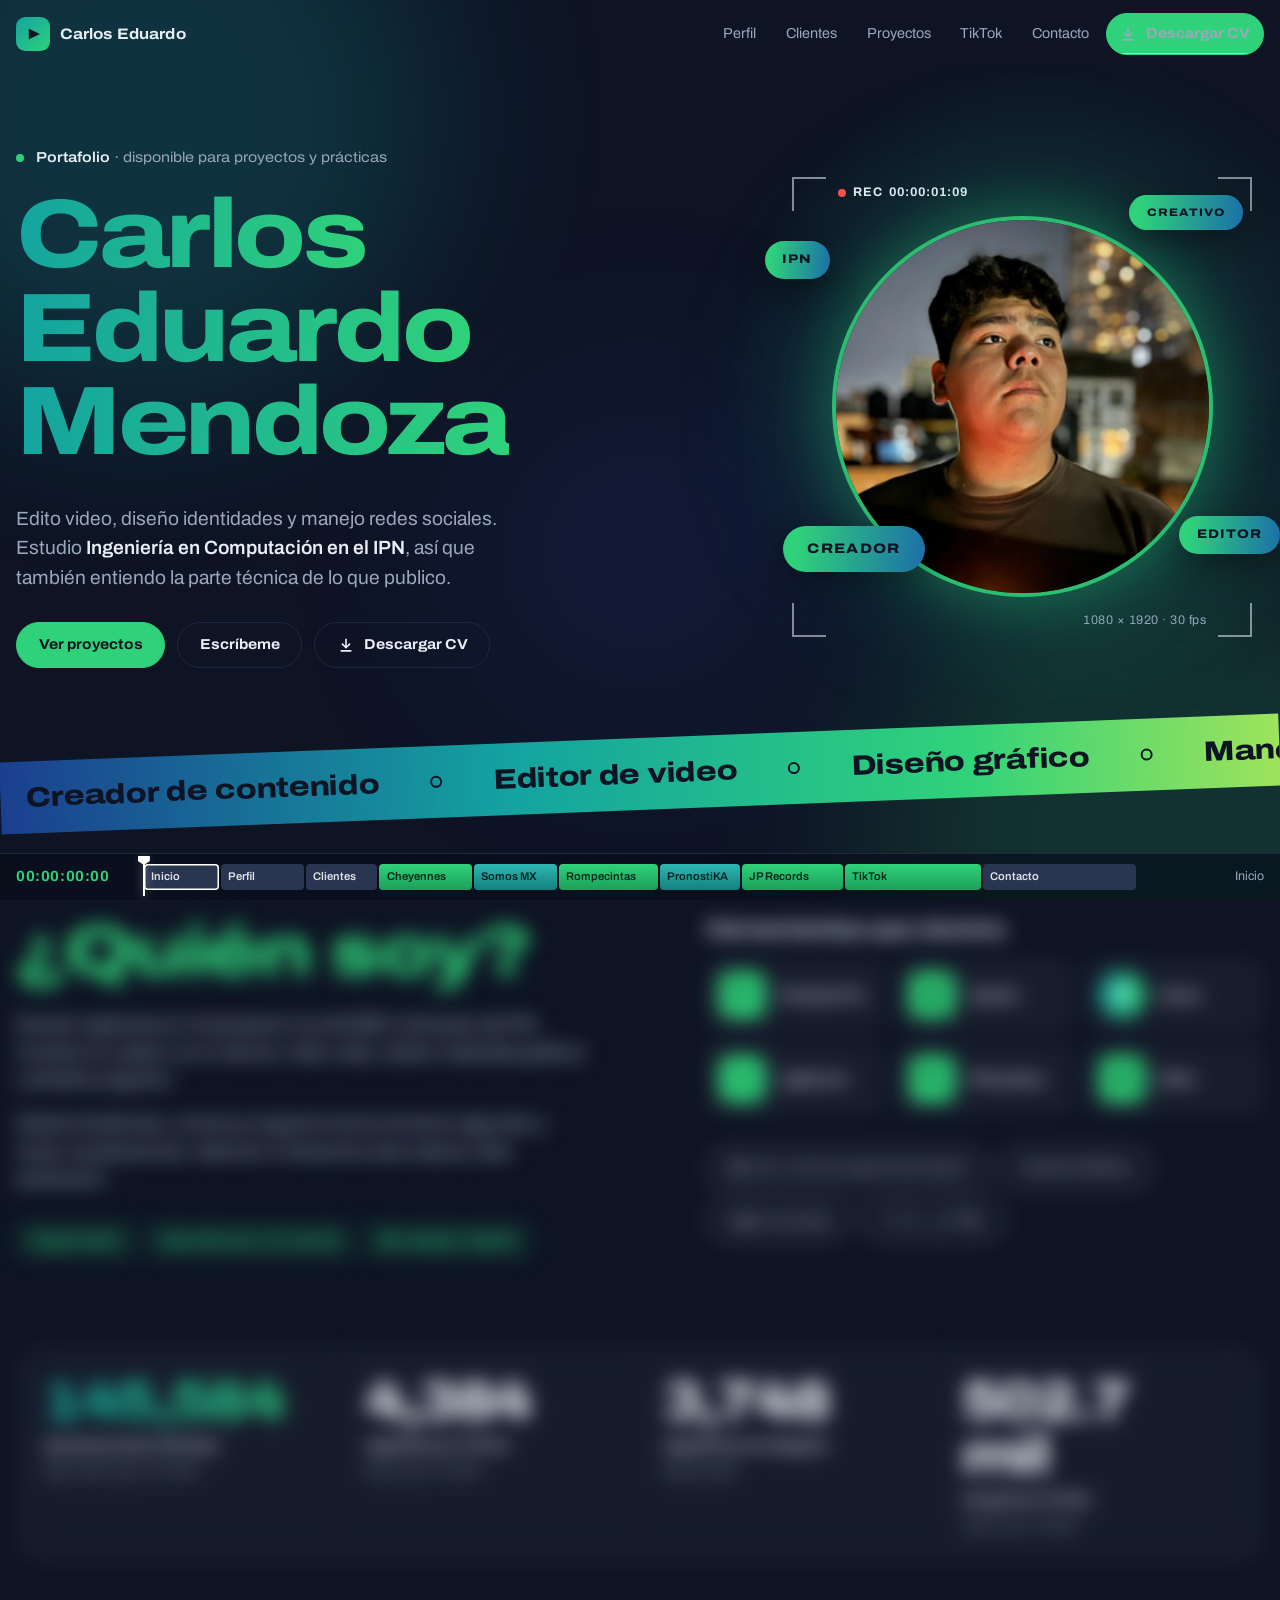
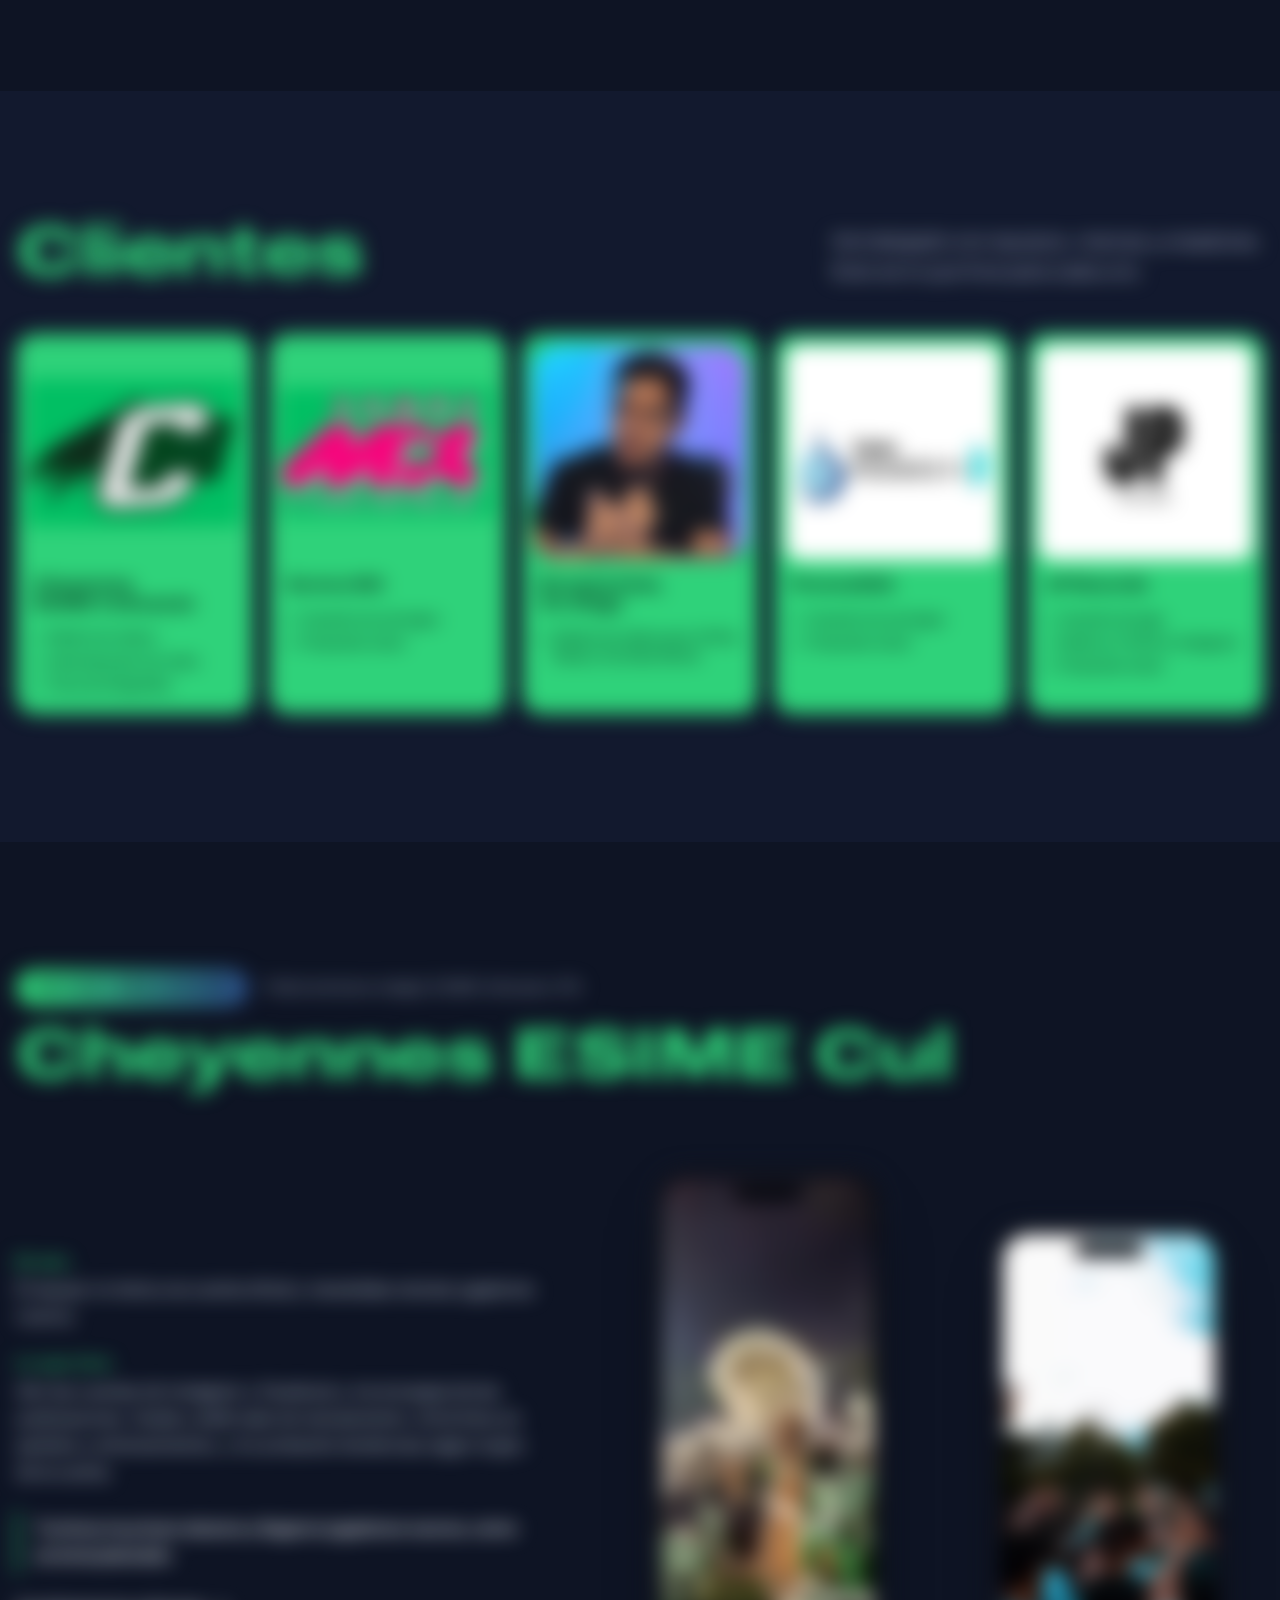
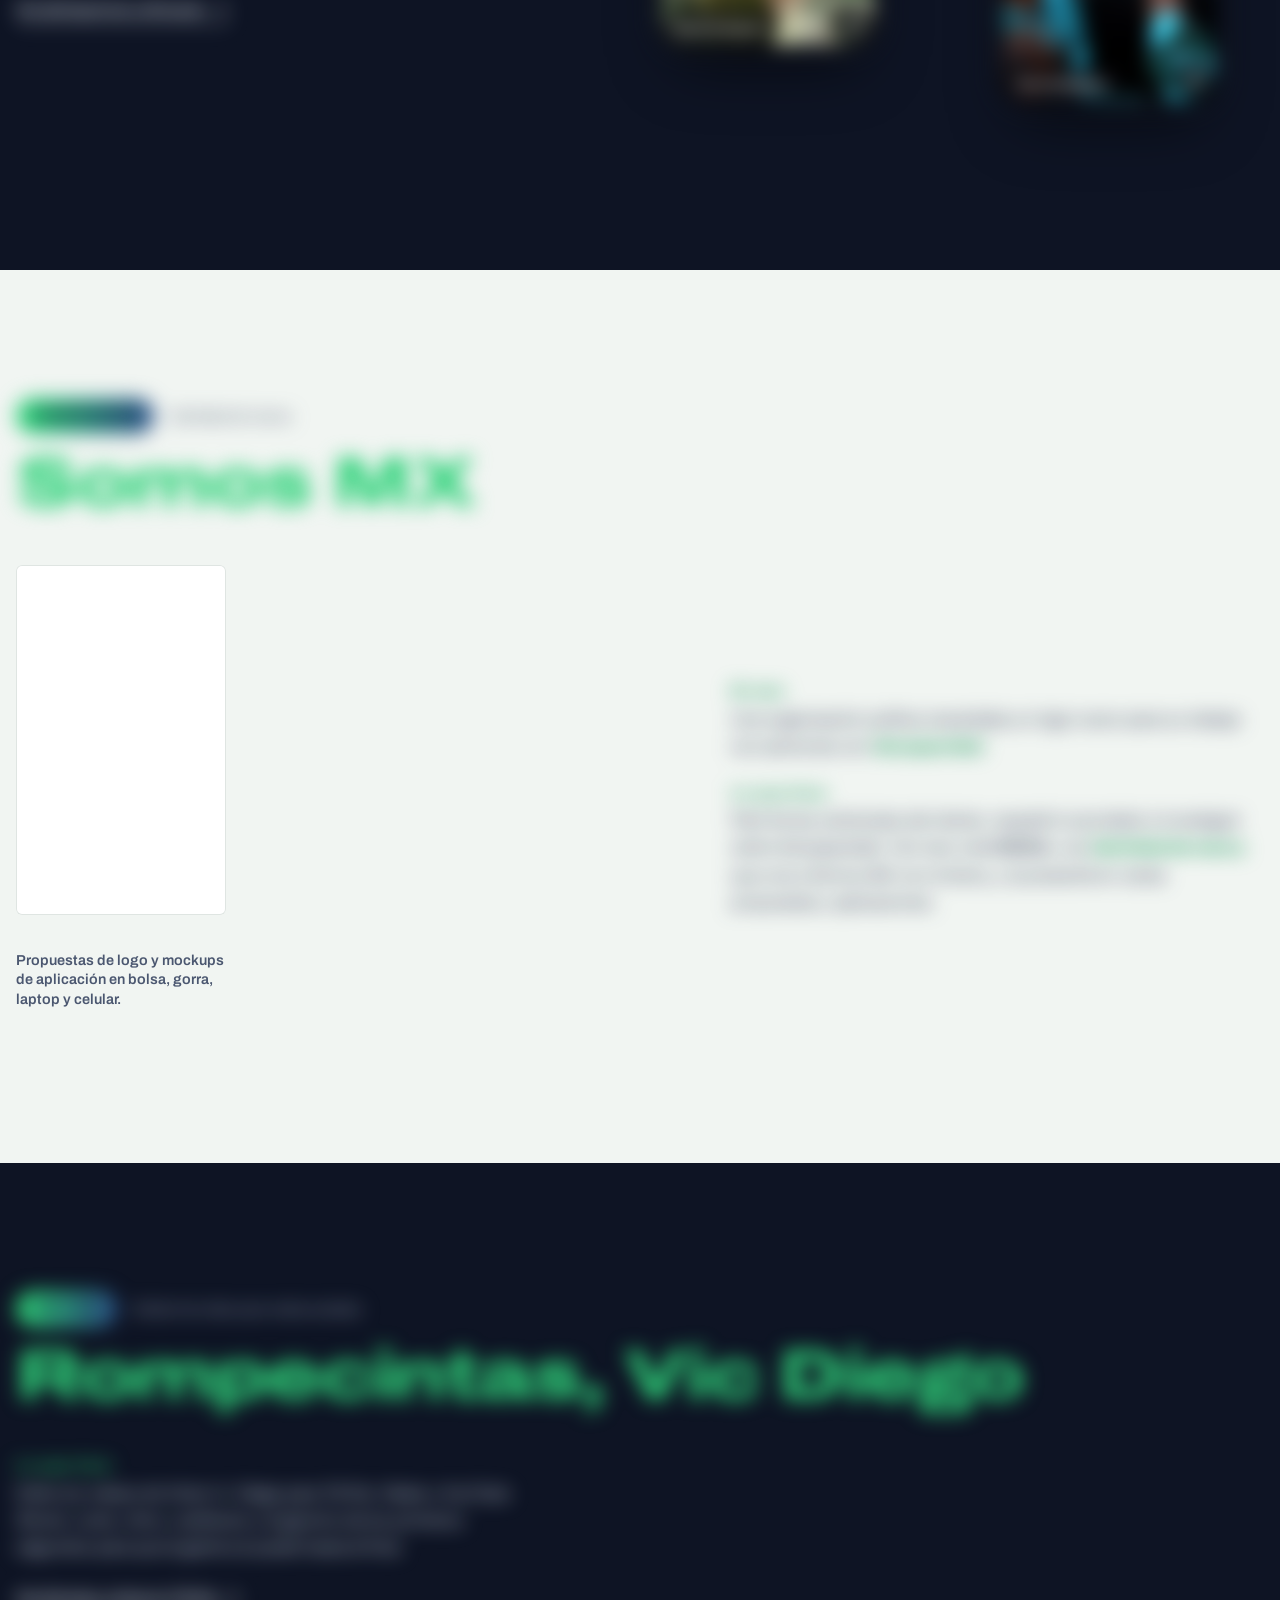
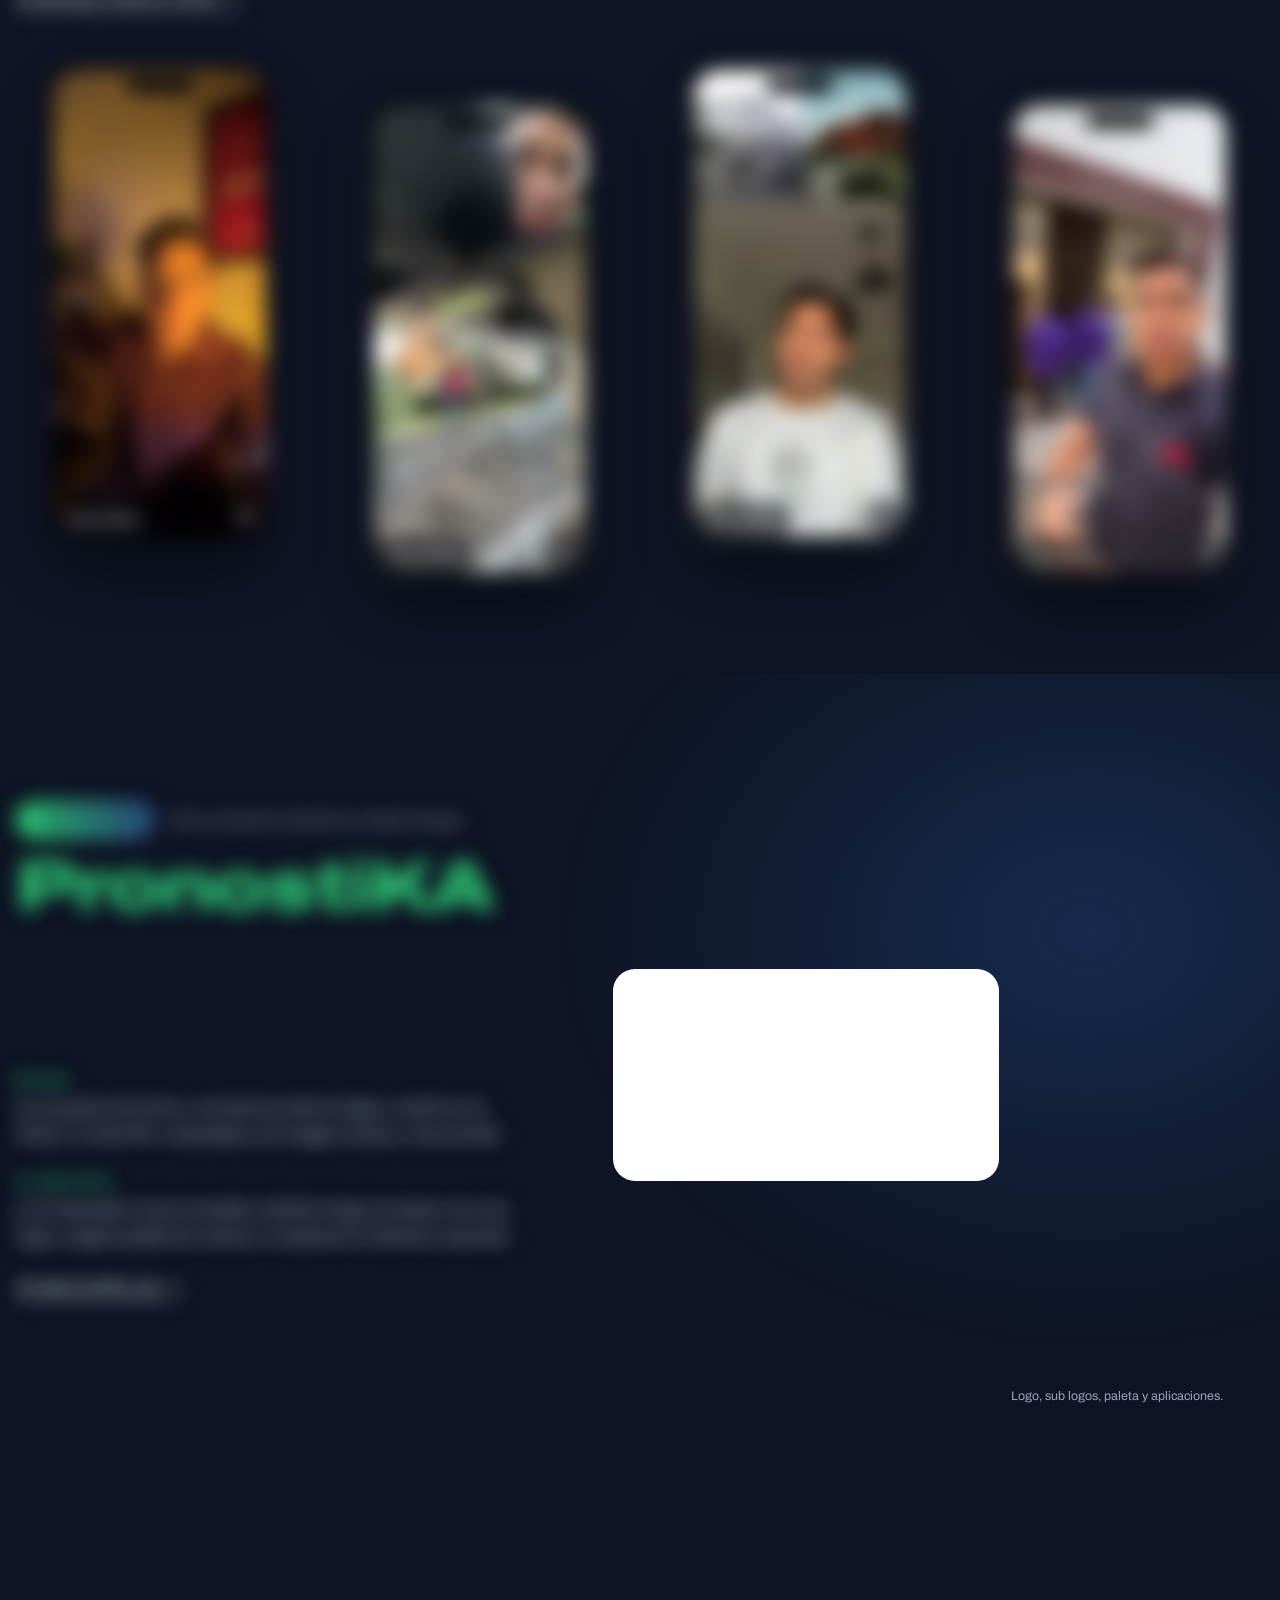
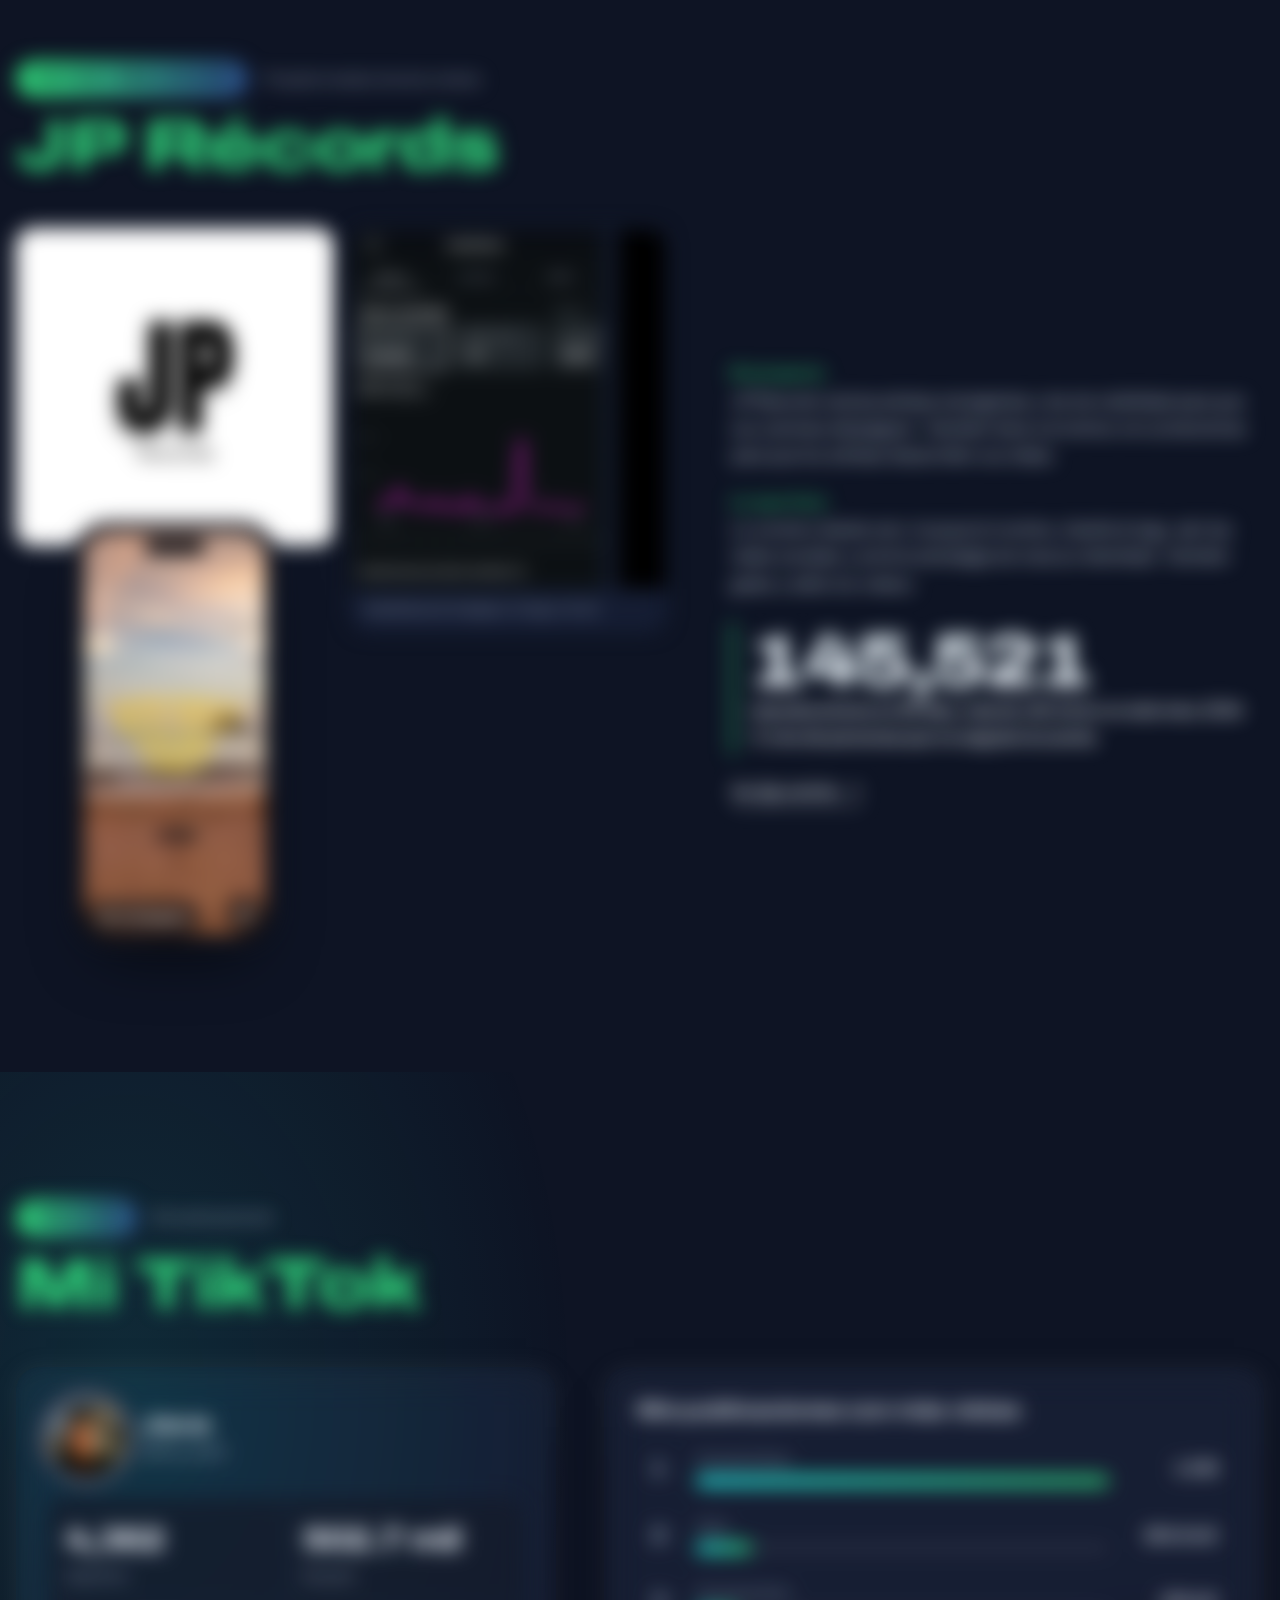
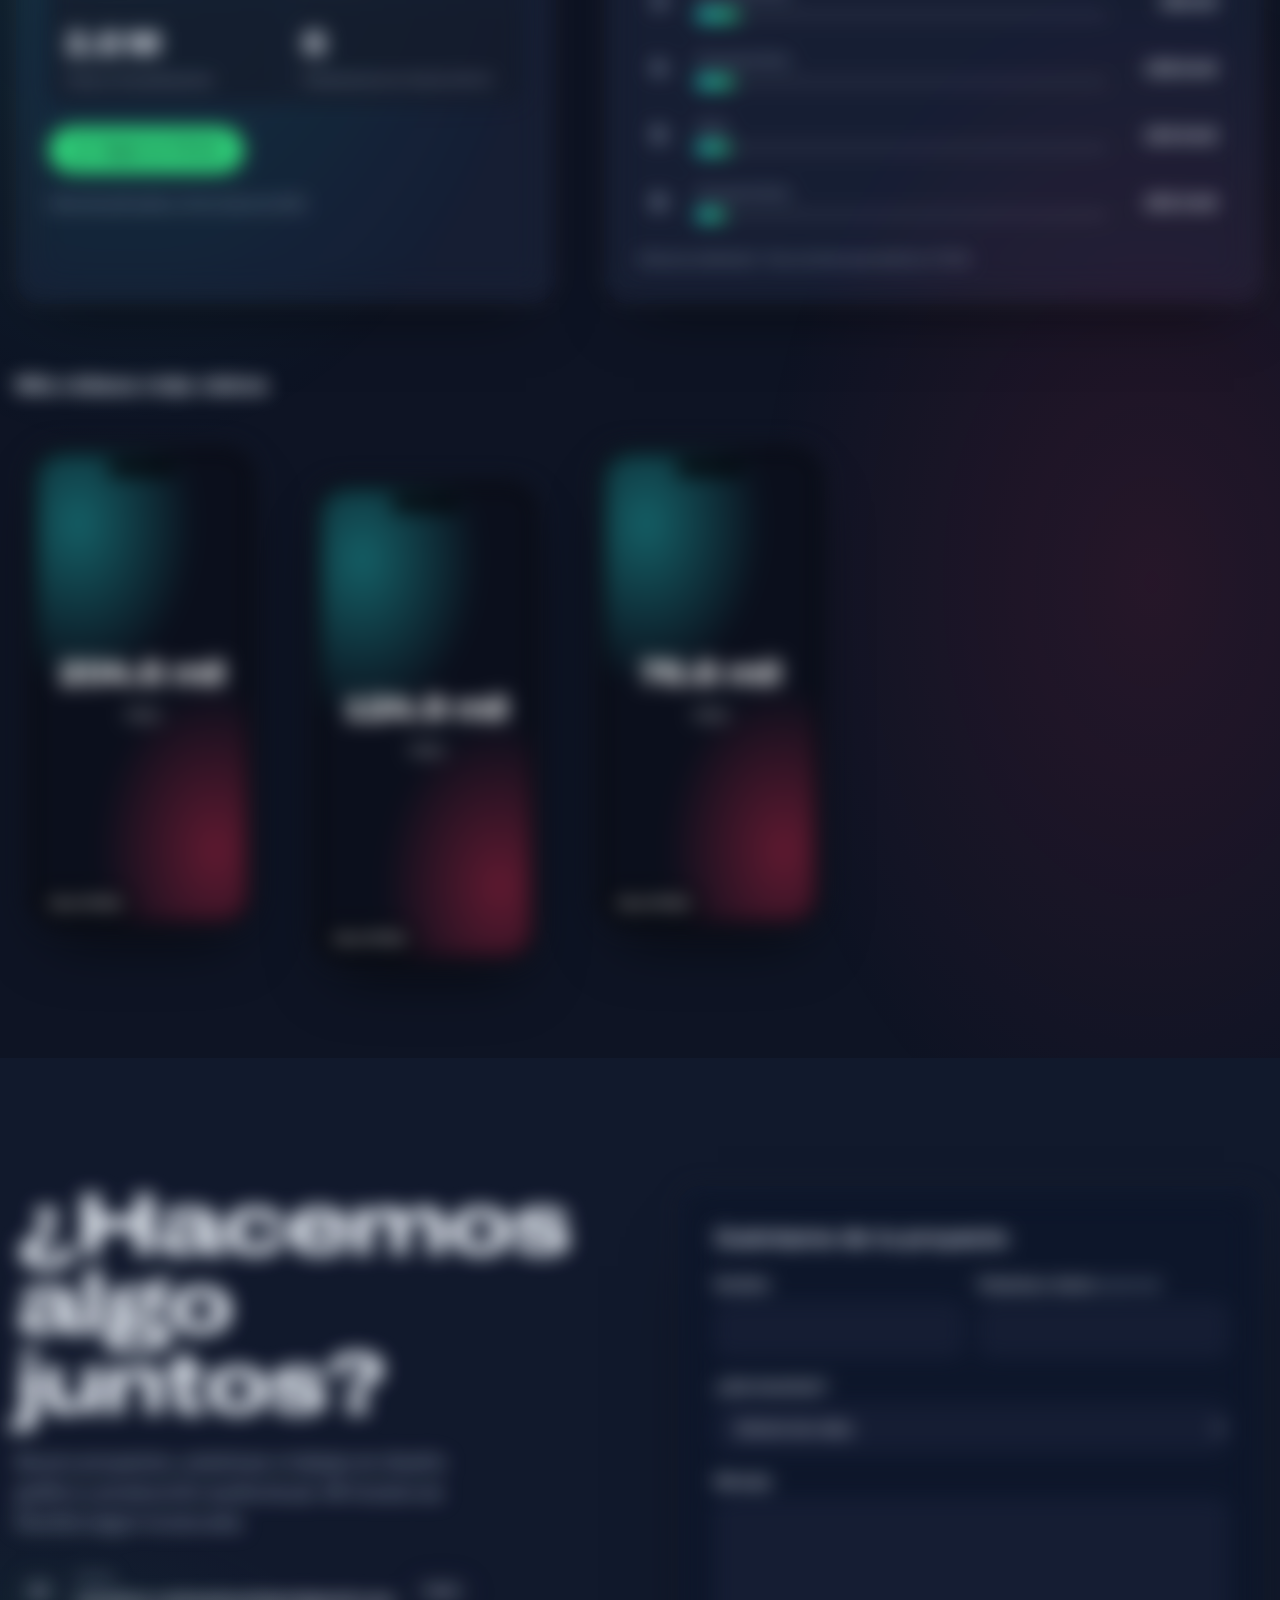
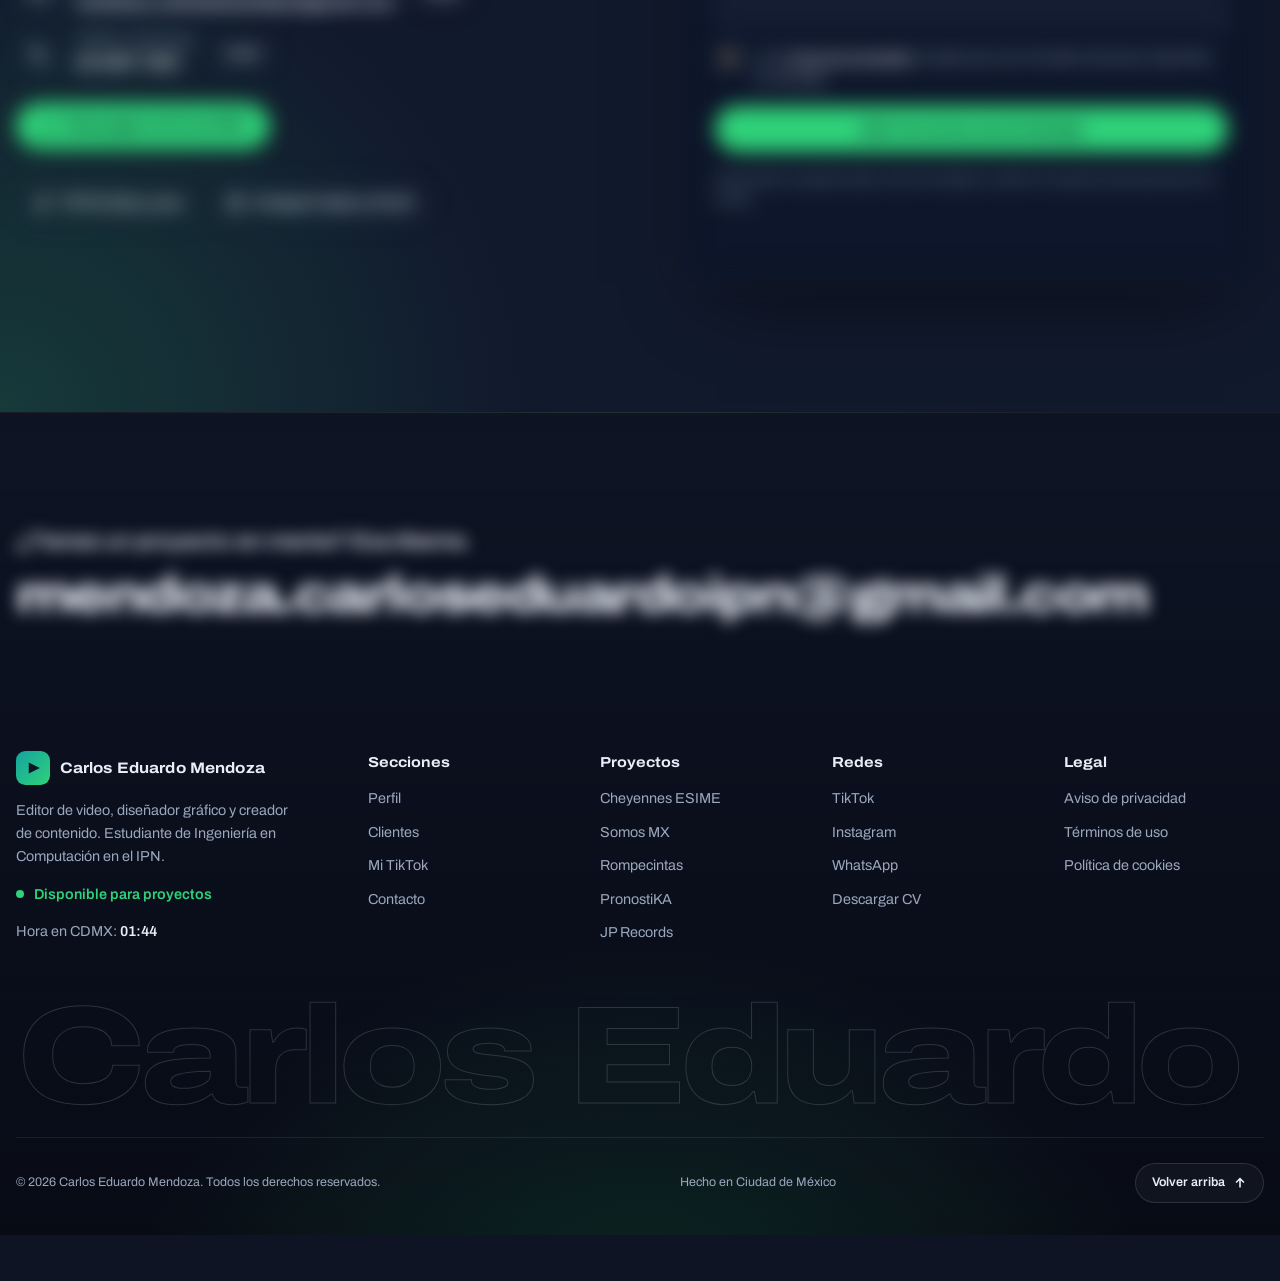
==== index.html @ a4f4c833 "Publicar portafolio de Carlos Eduardo Mendoza Co-Authored-By: Claude Opus 5.5 <noreply@anthropic.com" ====
<!doctype html>
<html lang="es-MX">
<head>
  <meta charset="utf-8">
  <meta name="viewport" content="width=device-width, initial-scale=1, viewport-fit=cover">
  <title>Carlos Eduardo Mendoza · Portafolio</title>
  <meta name="claude:viewport-fit-sides" content="cover">
  <meta name="description" content="Portafolio de Carlos Eduardo Mendoza: editor de video, diseñador gráfico y creador de contenido en Ciudad de México. Reels, identidad de marca y redes sociales.">
  <meta name="author" content="Carlos Eduardo Mendoza">
  <meta name="theme-color" content="#0e1424">
  <meta name="color-scheme" content="dark">

  <!-- Redes sociales (Open Graph / X) -->
  <meta property="og:type" content="website">
  <meta property="og:locale" content="es_MX">
  <meta property="og:title" content="Carlos Eduardo Mendoza · Editor de video y diseñador">
  <meta property="og:description" content="Reels, identidad de marca y manejo de redes. Proyectos para Cheyennes ESIME, Somos MX, Rompecintas, PronostiKA y JP Records.">
  <meta property="og:image" content="https://mendozacarloseduardoipn-dot.github.io/assets/img/og-imagen.jpg">
  <meta property="og:url" content="https://mendozacarloseduardoipn-dot.github.io/">
  <meta name="twitter:card" content="summary_large_image">
  <link rel="canonical" href="https://mendozacarloseduardoipn-dot.github.io/">

  <link rel="icon" href="assets/img/favicon.svg" type="image/svg+xml">
  <link rel="apple-touch-icon" href="assets/img/icono-180.png">
  <link rel="manifest" href="site.webmanifest">

  <link rel="preconnect" href="https://fonts.googleapis.com">
  <link rel="preconnect" href="https://fonts.gstatic.com" crossorigin>
  <link rel="stylesheet" href="https://fonts.googleapis.com/css2?family=Archivo:wdth,wght@62..125,400..800&display=swap">
  <link rel="stylesheet" href="assets/css/main.css">

  <script>document.documentElement.classList.add('js');</script>

  <script type="application/ld+json">
  {
    "@context": "https://schema.org",
    "@type": "Person",
    "name": "Carlos Eduardo Mendoza",
    "jobTitle": "Editor de video y diseñador gráfico",
    "address": { "@type": "PostalAddress", "addressLocality": "Ciudad de México", "addressCountry": "MX" },
    "alumniOf": "Instituto Politécnico Nacional",
    "knowsLanguage": ["es", "en"],
    "sameAs": [
      "https://www.tiktok.com/@soy_jaca",
      "https://www.instagram.com/jaca.oficiall/"
    ]
  }
  </script>
</head>
<body>
  <div class="ambiente" aria-hidden="true"><span></span><span></span><span></span></div>
  <a class="saltar" href="#contenido">Saltar al contenido</a>

  <!-- ==================== ENCABEZADO ==================== -->
  <header class="cabecera" id="cabecera">
    <div class="envoltura cabecera__fila">
      <a class="marca" href="#inicio" aria-label="Carlos Eduardo Mendoza, ir al inicio">
        <svg viewBox="0 0 40 40" aria-hidden="true">
          <defs><linearGradient id="g-marca" x1="0" y1="0" x2="1" y2="1"><stop offset="0" stop-color="#14a3a0"/><stop offset="1" stop-color="#2fd27a"/></linearGradient></defs>
          <rect width="40" height="40" rx="11" fill="url(#g-marca)"/>
          <path d="M15 13.5 L28 20 L15 26.5 Z" fill="#0e1424"/>
        </svg>
        <span>Carlos Eduardo</span>
      </a>

      <button class="menu-boton" id="menu-boton" aria-label="Abrir menú" aria-expanded="false" aria-controls="menu">
        <span></span><span></span>
      </button>

      <nav class="menu" id="menu" aria-label="Principal">
        <a href="#perfil">Perfil</a>
        <a href="#clientes">Clientes</a>
        <a href="#cheyennes">Proyectos</a>
        <a href="#tiktok">TikTok</a>
        <a href="#contacto">Contacto</a>
        <a class="boton boton--chico" id="boton-cv" href="#" target="_blank" rel="noopener" hidden>
          <svg viewBox="0 0 20 20" fill="none" stroke="currentColor" stroke-width="1.8" aria-hidden="true"><path d="M10 3v10M5.5 8.5 10 13l4.5-4.5M4 16.5h12"/></svg>Descargar CV
        </a>
      </nav>
    </div>
  </header>

  <main id="contenido">

    <!-- ==================== PORTADA ==================== -->
    <section class="portada" id="inicio" data-clip="Inicio" data-tipo="base" aria-labelledby="nombre">
      <div class="envoltura portada__rejilla">
        <div>
          <p class="portada__previo"><span class="punto-vivo" aria-hidden="true"></span> <span><b>Portafolio</b> · disponible para proyectos y prácticas</span></p>
          <h1 class="nombre" id="nombre">
            <span class="nombre__palabra">Carlos</span>
            <span class="nombre__palabra">Eduardo</span>
            <span class="nombre__palabra">Mendoza</span>
          </h1>
          <p class="portada__texto">
            Edito video, diseño identidades y manejo redes sociales. Estudio <strong>Ingeniería en Computación en el IPN</strong>, así que también entiendo la parte técnica de lo que publico.
          </p>
          <div class="portada__acciones">
            <a class="boton" href="#cheyennes">Ver proyectos</a>
            <a class="boton boton--hueco" href="#contacto">Escríbeme</a>
            <a class="boton boton--hueco" href="assets/docs/CV-Carlos-Eduardo-Mendoza.pdf" download data-cv><svg viewBox="0 0 20 20" fill="none" stroke="currentColor" stroke-width="1.8" aria-hidden="true"><path d="M10 3v10M5.5 8.5 10 13l4.5-4.5M4 16.5h12"/></svg>Descargar CV</a>
          </div>
        </div>

        <div class="visor" aria-hidden="false">
          <span class="visor__esquina" aria-hidden="true"></span>
          <span class="visor__esquina" aria-hidden="true"></span>
          <span class="visor__esquina" aria-hidden="true"></span>
          <span class="visor__esquina" aria-hidden="true"></span>
          <span class="visor__rec" aria-hidden="true">REC <span id="tc-portada">00:00:00:00</span></span>
          <span class="visor__dato" aria-hidden="true">1080 × 1920 · 30 fps</span>
          <div class="foto">
            <img src="assets/img/carlos.webp" width="584" height="584" alt="Retrato de Carlos Eduardo Mendoza de noche en la ciudad" fetchpriority="high">
          </div>
          <span class="etiqueta etiqueta--1">IPN</span>
          <span class="etiqueta etiqueta--2">CREATIVO</span>
          <span class="etiqueta etiqueta--3">CREADOR</span>
          <span class="etiqueta etiqueta--4">EDITOR</span>
        </div>
      </div>
    </section>

    <div class="franja" aria-hidden="true">
      <div class="franja__pista">
        <span>Creador de contenido</span><span>Editor de video</span><span>Diseño gráfico</span><span>Manejo de redes</span>
        <span>Creador de contenido</span><span>Editor de video</span><span>Diseño gráfico</span><span>Manejo de redes</span>
      </div>
    </div>

    <!-- ==================== PERFIL ==================== -->
    <section class="seccion" id="perfil" data-clip="Perfil" data-tipo="base" aria-labelledby="titulo-perfil">
      <div class="envoltura">
        <div class="perfil">
          <div data-entra="izq">
            <h2 class="titulo titulo--verde" id="titulo-perfil">¿Quién soy?</h2>
            <div class="perfil__bio">
              <p>Estudio Ingeniería en Computación en la ESIME Culhuacán del IPN. Combino lo creativo con lo técnico: edito video, diseño materiales gráficos y también programo.</p>
              <p>Detecto tendencias, construyo el gancho de los primeros segundos y reviso visualizaciones, retención e interacción para mejorar cada publicación.</p>
            </div>
            <ul class="rasgos">
              <li>Organizado</li>
              <li>Aprendo por mi cuenta</li>
              <li>Me adapto rápido</li>
            </ul>
          </div>

          <div class="herramientas" data-entra="der">
            <h3>Herramientas que domino</h3>
            <ul class="herramientas__lista">
              <li class="herramienta"><span class="herramienta__icono">Pr</span><span>Premiere Pro</span></li>
              <li class="herramienta">
                <span class="herramienta__icono" aria-hidden="true">
                  <svg viewBox="0 0 26 26" fill="none" stroke="currentColor" stroke-width="3" stroke-linejoin="round"><path d="M4 6h18L8 13l14 7H4"/></svg>
                </span><span>CapCut</span>
              </li>
              <li class="herramienta"><span class="herramienta__icono herramienta__icono--circulo">C</span><span>Canva</span></li>
              <li class="herramienta"><span class="herramienta__icono">Lr</span><span>Lightroom</span></li>
              <li class="herramienta"><span class="herramienta__icono">Ps</span><span>Photoshop</span></li>
              <li class="herramienta"><span class="herramienta__icono">Ed</span><span>Edits</span></li>
            </ul>
            <ul class="datos-rapidos">
              <li>Más de un año de experiencia laboral</li>
              <li>Ciudad de México</li>
              <li>Inglés avanzado</li>
              <li>C / C++ y HTML</li>
            </ul>
          </div>
        </div>

        <!-- Cifras: actualiza los números aquí cuando cambien -->
        <div class="metricas" data-entra="abajo">
          <div class="metrica">
            <span class="metrica__valor" data-cuenta="145584">145,584</span>
            <span class="metrica__texto">reproducciones en 60 días</span>
            <span class="metrica__fuente">@jp.rec0rds, ago a oct 2026</span>
          </div>
          <div class="metrica">
            <span class="metrica__valor" data-cuenta="4384">4,384</span>
            <span class="metrica__texto">seguidores en TikTok</span>
            <span class="metrica__fuente">@soy_jaca, oct 2026</span>
          </div>
          <div class="metrica">
            <span class="metrica__valor" data-cuenta="3748">3,748</span>
            <span class="metrica__texto">seguidores en Instagram</span>
            <span class="metrica__fuente">@jaca.oficiall</span>
          </div>
          <div class="metrica">
            <span class="metrica__valor">502.7 mil</span>
            <span class="metrica__texto">me gusta en TikTok</span>
            <span class="metrica__fuente">@soy_jaca, oct 2026</span>
          </div>
        </div>
      </div>
    </section>

    <!-- ==================== CLIENTES ==================== -->
    <section class="seccion seccion--elevada" id="clientes" data-clip="Clientes" data-tipo="base" aria-labelledby="titulo-clientes">
      <div class="envoltura">
        <div class="clientes__cabeza" data-entra="arriba">
          <h2 class="titulo titulo--verde" id="titulo-clientes">Clientes</h2>
          <p class="entrada">He trabajado con equipos, marcas y creadores. Esto es lo que hice para cada uno.</p>
        </div>
        <ul class="clientes__lista">
          <li class="cliente" data-entra="abajo" style="--retraso:0s">
            <div class="cliente__logo cliente__logo--verde"><img src="assets/img/clientes/cheyennes.webp" width="225" height="155" alt="Logo de Cheyennes Culhuacán" loading="lazy"></div>
            <h3>Cheyennes ESIME Culhuacán</h3>
            <ul><li>Edición de videos</li><li>Administración de redes</li><li>Toma de fotografías</li></ul>
          </li>
          <li class="cliente" data-entra="abajo" style="--retraso:.08s">
            <div class="cliente__logo cliente__logo--verde"><img src="assets/img/clientes/somos-mx.webp" width="224" height="137" alt="Logo de Somos MX" loading="lazy"></div>
            <h3>Somos MX</h3>
            <ul><li>Creación de sub logos</li><li>Propuesta visual</li></ul>
          </li>
          <li class="cliente" data-entra="abajo" style="--retraso:.16s">
            <div class="cliente__logo"><img src="assets/img/clientes/vic-diego.webp" width="203" height="200" alt="Víctor H. Diego, creador de Rompecintas" loading="lazy"></div>
            <h3>Rompecintas, Vic Diego</h3>
            <ul><li>Edición de videos para TikTok, Reels y YouTube Shorts</li></ul>
          </li>
          <li class="cliente" data-entra="abajo" style="--retraso:.24s">
            <div class="cliente__logo cliente__logo--blanco"><img src="assets/img/clientes/pronostika.webp" width="202" height="200" alt="Logo de Equipo PronostiKA" loading="lazy"></div>
            <h3>PronostiKA</h3>
            <ul><li>Creación de sub logos</li><li>Propuesta visual</li></ul>
          </li>
          <li class="cliente" data-entra="abajo" style="--retraso:.32s">
            <div class="cliente__logo cliente__logo--blanco"><img src="assets/img/clientes/jp-records.webp" width="198" height="198" alt="Logo de JP Records" loading="lazy"></div>
            <h3>JP Records</h3>
            <ul><li>Creación de logo</li><li>Redes en TikTok e Instagram</li><li>Propuesta visual</li></ul>
          </li>
        </ul>
      </div>
    </section>

    <!-- ==================== PROYECTO: CHEYENNES ==================== -->
    <section class="proyecto" id="cheyennes" data-clip="Cheyennes" data-tipo="video" aria-labelledby="titulo-cheyennes">
      <div class="envoltura">
        <div class="proyecto__cabeza" data-entra="arriba">
          <div class="proyecto__meta"><span class="rol">EDITOR Y REALIZADOR</span><span>Fútbol americano colegial, ESIME Culhuacán, IPN</span></div>
          <h2 class="titulo titulo--verde" id="titulo-cheyennes">Cheyennes ESIME Cul</h2>
        </div>
        <div class="proyecto__rejilla">
          <div class="relato" data-entra="izq">
            <div class="relato__bloque">
              <h3>El reto</h3>
              <p>El equipo no tenía una cuenta oficial y necesitaba reclutar jugadores nuevos.</p>
            </div>
            <div class="relato__bloque">
              <h3>Lo que hice</h3>
              <p>Abrí las cuentas de Instagram y Facebook y me encargué de las publicaciones. Grabé y edité reels de reclutamiento, tomé fotos en partidos y entrenamientos, y fui probando tendencias según el giro de la cuenta.</p>
            </div>
            <div class="relato__resultado">
              <p>Tuvimos muy buen alcance y llegaron jugadores nuevos, como se tenía planeado.</p>
            </div>
            <a class="enlace-externo" href="https://www.instagram.com/cheyennes.culhuacan/" target="_blank" rel="noopener noreferrer">
              Ver @cheyennes.culhuacan
              <svg viewBox="0 0 16 16" fill="none" stroke="currentColor" stroke-width="1.8" aria-hidden="true"><path d="M5 11 11 5M6 5h5v5"/></svg>
            </a>
          </div>

          <div class="escena-cheyennes">
            <figure class="telefono" data-video="cheyennes-1" data-entra="abajo">
              <div class="telefono__pantalla"><img src="assets/img/proyectos/cheyennes-1.webp" width="540" height="960" alt="Video: celebración nocturna de los Cheyennes en el campo" loading="lazy"></div>
            </figure>
            <figure class="telefono" data-video="cheyennes-2" data-entra="abajo" style="--retraso:.12s">
              <div class="telefono__pantalla"><img src="assets/img/proyectos/cheyennes-2.webp" width="540" height="960" alt="Video: reel de reclutamiento con la porra del equipo" loading="lazy"></div>
            </figure>
            <figure class="post" data-entra="izq" style="--retraso:.2s">
              <img src="assets/img/proyectos/cheyennes-3.webp" width="162" height="194" alt="Foto de jugadores con el entrenador" loading="lazy">
            </figure>
            <figure class="post" data-entra="der" style="--retraso:.3s">
              <img src="assets/img/proyectos/cheyennes-4.webp" width="196" height="164" alt="Foto en blanco y negro de un jugador en movimiento" loading="lazy">
            </figure>
          </div>
        </div>
      </div>
    </section>

    <!-- ==================== PROYECTO: SOMOS MX / DISCA ==================== -->
    <section class="proyecto seccion--papel" id="somos-mx" data-clip="Somos MX" data-tipo="diseno" aria-labelledby="titulo-somos">
      <div class="envoltura">
        <div class="proyecto__cabeza" data-entra="arriba">
          <div class="proyecto__meta"><span class="rol">DISEÑADOR</span><span>Identidad de marca</span></div>
          <h2 class="titulo titulo--verde" id="titulo-somos">Somos MX</h2>
        </div>
        <div class="proyecto__rejilla proyecto__rejilla--invertida">
          <div class="relato" data-entra="der">
            <div class="relato__bloque">
              <h3>El reto</h3>
              <p>Una organización política necesitaba un logo nuevo para su trabajo con personas con <span class="resalta">discapacidad</span>.</p>
            </div>
            <div class="relato__bloque">
              <h3>Lo que hice</h3>
              <p>Partí de las solicitudes del cliente, respeté lo acordado e investigué sobre discapacidad. Con eso creé <strong>DISCA</strong>, una <span class="resalta">identidad de marca</span> que une a Somos MX con el tema, y la presenté en varias propuestas y aplicaciones.</p>
            </div>
          </div>

          <div class="tablero">
            <figure class="tablero__propuestas" data-entra="barrido">
              <img src="assets/img/proyectos/disca-propuestas.webp" width="318" height="306" alt="Propuestas de logo: SOMOS, somos DISCA y MX DISCA" loading="lazy">
            </figure>
            <figure class="tablero__bolsa" data-entra="barrido" style="--retraso:.1s"><img src="assets/img/proyectos/disca-bolsa.webp" width="201" height="242" alt="Bolsa de tela con el logo DISCA" loading="lazy"></figure>
            <figure class="tablero__laptop" data-entra="barrido" style="--retraso:.2s"><img src="assets/img/proyectos/disca-laptop.webp" width="404" height="226" alt="Calcomanía DISCA en una laptop" loading="lazy"></figure>
            <figure class="tablero__gorra" data-entra="barrido" style="--retraso:.3s"><img src="assets/img/proyectos/disca-gorra.webp" width="160" height="258" alt="Gorra blanca con el logo DISCA" loading="lazy"></figure>
            <figure class="tablero__celular" data-entra="barrido" style="--retraso:.4s"><img src="assets/img/proyectos/disca-celular.webp" width="388" height="253" alt="Celular mostrando el logo DISCA" loading="lazy"></figure>
            <p class="tablero__nota">Propuestas de logo y mockups de aplicación en bolsa, gorra, laptop y celular.</p>
          </div>
        </div>
      </div>
    </section>

    <!-- ==================== PROYECTO: ROMPECINTAS ==================== -->
    <section class="proyecto" id="rompecintas" data-clip="Rompecintas" data-tipo="video" aria-labelledby="titulo-rompe">
      <div class="envoltura">
        <div class="proyecto__cabeza" data-entra="arriba">
          <div class="proyecto__meta"><span class="rol">EDITOR</span><span>Edición de video para redes sociales</span></div>
          <h2 class="titulo titulo--verde" id="titulo-rompe">Rompecintas, Vic Diego</h2>
        </div>
        <div class="relato" data-entra="izq">
          <div class="relato__bloque">
            <h3>Lo que hice</h3>
            <p>Edito los videos de Víctor H. Diego para TikTok, Reels y YouTube Shorts: corte, ritmo, subtítulos y el gancho de los primeros segundos para que la gente se quede hasta el final.</p>
          </div>
          <a class="enlace-externo" href="https://www.tiktok.com/@rompe_cintas" target="_blank" rel="noopener noreferrer">
            Ver @rompe_cintas en TikTok
            <svg viewBox="0 0 16 16" fill="none" stroke="currentColor" stroke-width="1.8" aria-hidden="true"><path d="M5 11 11 5M6 5h5v5"/></svg>
          </a>
        </div>
        <div class="fila-telefonos">
          <figure class="telefono" data-video="vic-1" data-entra="abajo"><div class="telefono__pantalla"><img src="assets/img/proyectos/vic-1.webp" width="540" height="960" alt="Video de Vic Diego en su estudio con luz cálida" loading="lazy"></div></figure>
          <figure class="telefono" data-video="vic-2" data-entra="abajo" style="--retraso:.1s"><div class="telefono__pantalla"><img src="assets/img/proyectos/vic-2.webp" width="540" height="960" alt="Video de Vic Diego recorriendo una estación del metro" loading="lazy"></div></figure>
          <figure class="telefono" data-video="vic-3" data-entra="abajo" style="--retraso:.2s"><div class="telefono__pantalla"><img src="assets/img/proyectos/vic-3.webp" width="540" height="960" alt="Video de Vic Diego sobre un sitio clausurado" loading="lazy"></div></figure>
          <figure class="telefono" data-video="vic-4" data-entra="abajo" style="--retraso:.3s"><div class="telefono__pantalla"><img src="assets/img/proyectos/vic-4.webp" width="540" height="960" alt="Video: Los Engrillados en Puebla, con Víctor Diego" loading="lazy"></div></figure>
        </div>
      </div>
    </section>

    <!-- ==================== PROYECTO: PRONOSTIKA ==================== -->
    <section class="proyecto seccion--agua" id="pronostika" data-clip="PronostiKA" data-tipo="diseno" aria-labelledby="titulo-pronostika">
      <div class="envoltura">
        <div class="proyecto__cabeza" data-entra="arriba">
          <div class="proyecto__meta"><span class="rol">DISEÑADOR</span><span>Clima, educación ambiental y cuidado del agua</span></div>
          <h2 class="titulo titulo--verde" id="titulo-pronostika">PronostiKA</h2>
        </div>
        <div class="proyecto__rejilla">
          <div class="relato" data-entra="izq">
            <div class="relato__bloque">
              <h3>El reto</h3>
              <p>Un proyecto de clima y conciencia sobre el agua, nacido en el CECyT 13 del IPN, necesitaba una imagen propia y reconocible.</p>
            </div>
            <div class="relato__bloque">
              <h3>Lo que hice</h3>
              <p>Le di identidad visual completa: diseñé el logo principal y los sub logos, elegí la paleta de colores y la apliqué en distintos soportes.</p>
            </div>
            <a class="enlace-externo" href="https://www.instagram.com/pronostika_org/" target="_blank" rel="noopener noreferrer">
              Ver @pronostika_org
              <svg viewBox="0 0 16 16" fill="none" stroke="currentColor" stroke-width="1.8" aria-hidden="true"><path d="M5 11 11 5M6 5h5v5"/></svg>
            </a>
          </div>
          <div class="collage">
            <figure class="collage__logo" data-entra="barrido"><img src="assets/img/proyectos/pronostika-logo.webp" width="400" height="160" alt="Logo de Equipo PronostiKA" loading="lazy"></figure>
            <figure class="collage__papel" data-entra="barrido" style="--retraso:.1s"><img src="assets/img/proyectos/pronostika-papel.webp" width="202" height="304" alt="Hoja con el isotipo de gota sobre fondo azul" loading="lazy"></figure>
            <figure class="collage__celular" data-entra="barrido" style="--retraso:.2s"><img src="assets/img/proyectos/pronostika-celular.webp" width="454" height="272" alt="Celular con el isotipo de PronostiKA" loading="lazy"></figure>
            <figure class="collage__bolsa" data-entra="barrido" style="--retraso:.3s"><img src="assets/img/proyectos/pronostika-bolsa.webp" width="288" height="168" alt="Bolsa de tela con el logo de PronostiKA" loading="lazy"></figure>
            <p class="collage__nota">Logo, sub logos, paleta y aplicaciones.</p>
          </div>
        </div>
      </div>
    </section>

    <!-- ==================== PROYECTO: JP RECORDS ==================== -->
    <section class="proyecto" id="jp-records" data-clip="JP Records" data-tipo="video" aria-labelledby="titulo-jp">
      <div class="envoltura">
        <div class="proyecto__cabeza" data-entra="arriba">
          <div class="proyecto__meta"><span class="rol">EDITOR Y REALIZADOR</span><span>Proyecto musical, de cero a marca</span></div>
          <h2 class="titulo titulo--verde" id="titulo-jp">JP Récords</h2>
        </div>
        <div class="proyecto__rejilla proyecto__rejilla--invertida">
          <div class="relato" data-entra="der">
            <div class="relato__bloque">
              <h3>El proyecto</h3>
              <p>JP Records recluta artistas emergentes y les da visibilidad para que sus carreras despeguen. También tiene convenios con productoras para que los artistas desarrollen sus ideas.</p>
            </div>
            <div class="relato__bloque">
              <h3>Lo que hice</h3>
              <p>Lo construí desde cero: busqué el nombre, diseñé el logo, abrí las redes sociales y armé la estrategia de marca e identidad. También grabo y edito los videos.</p>
            </div>
            <div class="relato__resultado">
              <p class="cifra-grande" data-cuenta="145584">145,584</p>
              <p>reproducciones en 60 días; más de 100 mil en un solo mes. El 84 % vino de personas que no seguían la cuenta.</p>
            </div>
            <a class="enlace-externo" href="https://www.instagram.com/jp.rec0rds/" target="_blank" rel="noopener noreferrer">
              Ver @jp.rec0rds
              <svg viewBox="0 0 16 16" fill="none" stroke="currentColor" stroke-width="1.8" aria-hidden="true"><path d="M5 11 11 5M6 5h5v5"/></svg>
            </a>
          </div>
          <div class="escena-jp">
            <figure class="escena-jp__logo" data-entra="izq"><img src="assets/img/proyectos/jp-logo.webp" width="250" height="250" alt="Logo de JP Records" loading="lazy"></figure>
            <figure class="escena-jp__stats" data-entra="der" style="--retraso:.1s">
              <img src="assets/img/proyectos/jp-estadisticas.webp" width="268" height="360" alt="Estadísticas de Instagram: 145,584 reproducciones, más 47 seguidores y 9,959 interacciones en 60 días" loading="lazy">
              <figcaption>Estadísticas de Instagram, 20 ago a 19 oct</figcaption>
            </figure>
            <figure class="telefono" data-video="jp-1" data-entra="abajo" style="--retraso:.2s">
              <div class="telefono__pantalla"><img src="assets/img/proyectos/jp-1.webp" width="540" height="960" alt="Video de JP Records: disfruta el proceso, la victoria está muy cerca" loading="lazy"></div>
            </figure>
          </div>
        </div>
      </div>
    </section>

    <!-- ==================== MI TIKTOK ==================== -->
    <section class="seccion tiktok" id="tiktok" data-clip="TikTok" data-tipo="video" aria-labelledby="titulo-tiktok">
      <div class="envoltura">
        <div class="proyecto__cabeza" data-entra="arriba">
          <div class="proyecto__meta"><span class="rol">CREADOR</span><span>Mi cuenta personal</span></div>
          <h2 class="titulo titulo--verde" id="titulo-tiktok">Mi TikTok</h2>
        </div>

        <div class="tiktok__rejilla">
          <article class="perfil-tt" data-entra="izq">
            <div class="perfil-tt__cabeza">
              <img class="perfil-tt__foto" src="assets/img/carlos.webp" width="584" height="584" alt="" loading="lazy">
              <div>
                <p class="perfil-tt__nombre">Jaca</p>
                <p class="perfil-tt__usuario">@soy_jaca</p>
              </div>
            </div>
            <dl class="perfil-tt__cifras">
              <div><dt>Seguidores</dt><dd data-cuenta="4384">4,384</dd></div>
              <div><dt>Me gusta</dt><dd>502.7 mil</dd></div>
              <div><dt>Vistas en 35 publicaciones</dt><dd>2.8 M</dd></div>
              <div><dt>Publicaciones con más de 100 mil</dt><dd data-cuenta="6">6</dd></div>
            </dl>
            <a class="boton" href="https://www.tiktok.com/@soy_jaca" target="_blank" rel="noopener noreferrer">
              <svg viewBox="0 0 20 20" fill="currentColor" aria-hidden="true"><path d="M13.6 2c.3 2 1.6 3.3 3.6 3.5v2.6a6.3 6.3 0 0 1-3.6-1.2v5.7a5 5 0 1 1-5-5h.6v2.7a2.4 2.4 0 1 0 1.7 2.3V2h2.7Z"/></svg>
              Seguir en TikTok
            </a>
            <p class="perfil-tt__fuente">Cifras del perfil público, 22 de octubre de 2026.</p>
          </article>

          <div class="ranking" data-entra="der">
            <h3 class="subtitulo">Mis publicaciones con más vistas</h3>
            <ol class="ranking__lista">
              <li style="--v:100%"><a href="https://www.tiktok.com/@soy_jaca/photo/7393754579239963910" target="_blank" rel="noopener noreferrer"><span class="ranking__tipo">Carrusel de fotos</span><span class="ranking__barra"></span><span class="ranking__valor">1.5 M</span></a></li>
              <li style="--v:13.6%"><a href="https://www.tiktok.com/@soy_jaca/video/7498210960218377480" target="_blank" rel="noopener noreferrer"><span class="ranking__tipo">Video</span><span class="ranking__barra"></span><span class="ranking__valor">204.6 mil</span></a></li>
              <li style="--v:10.3%"><a href="https://www.tiktok.com/@soy_jaca/photo/7474781047943679237" target="_blank" rel="noopener noreferrer"><span class="ranking__tipo">Carrusel de fotos</span><span class="ranking__barra"></span><span class="ranking__valor">155 mil</span></a></li>
              <li style="--v:9.1%"><a href="https://www.tiktok.com/@soy_jaca/photo/7368675461288791301" target="_blank" rel="noopener noreferrer"><span class="ranking__tipo">Carrusel de fotos</span><span class="ranking__barra"></span><span class="ranking__valor">136.6 mil</span></a></li>
              <li style="--v:8.3%"><a href="https://www.tiktok.com/@soy_jaca/video/7545369905248406802" target="_blank" rel="noopener noreferrer"><span class="ranking__tipo">Video</span><span class="ranking__barra"></span><span class="ranking__valor">124.9 mil</span></a></li>
              <li style="--v:6.9%"><a href="https://www.tiktok.com/@soy_jaca/photo/7630893612095507720" target="_blank" rel="noopener noreferrer"><span class="ranking__tipo">Carrusel de fotos</span><span class="ranking__barra"></span><span class="ranking__valor">103.3 mil</span></a></li>
            </ol>
            <p class="perfil-tt__fuente">Vistas por publicación. Toca una barra para abrirla en TikTok.</p>
          </div>
        </div>

        <h3 class="subtitulo tiktok__videos-titulo" data-entra="izq">Mis videos más vistos</h3>
        <div class="fila-telefonos fila-telefonos--tres">
          <figure class="telefono" data-video="tiktok-1" data-entra="abajo">
            <div class="telefono__pantalla"><div class="tarjeta-tt"><span class="tarjeta-tt__vistas">204.6 mil</span><span>vistas</span></div></div>
          </figure>
          <figure class="telefono" data-video="tiktok-2" data-entra="abajo" style="--retraso:.1s">
            <div class="telefono__pantalla"><div class="tarjeta-tt"><span class="tarjeta-tt__vistas">124.9 mil</span><span>vistas</span></div></div>
          </figure>
          <figure class="telefono" data-video="tiktok-3" data-entra="abajo" style="--retraso:.2s">
            <div class="telefono__pantalla"><div class="tarjeta-tt"><span class="tarjeta-tt__vistas">76.6 mil</span><span>vistas</span></div></div>
          </figure>
        </div>
      </div>
    </section>

    <!-- ==================== CONTACTO ==================== -->
    <section class="seccion contacto" id="contacto" data-clip="Contacto" data-tipo="base" aria-labelledby="titulo-contacto">
      <div class="envoltura contacto__rejilla">
        <div data-entra="izq">
          <h2 class="contacto__titulo" id="titulo-contacto">¿Hacemos algo juntos?</h2>
          <p class="entrada" style="margin-top:1.4rem">Busco proyectos, prácticas o trabajo en diseño gráfico y producción audiovisual. Mi horario es flexible según la escuela.</p>

          <div class="contacto__vias">
            <div class="via">
              <span class="via__icono" aria-hidden="true"><svg viewBox="0 0 20 20" fill="none" stroke="currentColor" stroke-width="1.6"><rect x="2" y="4" width="16" height="12" rx="2"/><path d="m3 5 7 6 7-6"/></svg></span>
              <span class="via__texto"><small>Correo</small><a id="correo" href="mailto:mendoza.carloseduardoipn@gmail.com">mendoza.carloseduardoipn@gmail.com</a></span>
              <button class="copiar" type="button" data-copiar="mendoza.carloseduardoipn@gmail.com">Copiar</button>
            </div>
            <div class="via">
              <span class="via__icono" aria-hidden="true"><svg viewBox="0 0 20 20" fill="none" stroke="currentColor" stroke-width="1.6"><path d="M4 2.5h3l1.5 4-2 1.3a9 9 0 0 0 5.7 5.7l1.3-2 4 1.5v3A1.5 1.5 0 0 1 16 17.5 13.5 13.5 0 0 1 2.5 4 1.5 1.5 0 0 1 4 2.5Z"/></svg></span>
              <span class="via__texto"><small>Teléfono y WhatsApp</small><a href="https://wa.me/525549577887" target="_blank" rel="noopener noreferrer">55 4957 7887</a></span>
              <button class="copiar" type="button" data-copiar="5549577887">Copiar</button>
            </div>
          </div>

          <a class="boton" style="margin-top:1.6rem" href="assets/docs/CV-Carlos-Eduardo-Mendoza.pdf" download data-cv><svg viewBox="0 0 20 20" fill="none" stroke="currentColor" stroke-width="1.8" aria-hidden="true"><path d="M10 3v10M5.5 8.5 10 13l4.5-4.5M4 16.5h12"/></svg>Descargar mi CV en PDF</a>

          <ul class="redes">
            <li><a href="https://www.tiktok.com/@soy_jaca" target="_blank" rel="noopener noreferrer">
              <svg viewBox="0 0 20 20" fill="currentColor" aria-hidden="true"><path d="M13.6 2c.3 2 1.6 3.3 3.6 3.5v2.6a6.3 6.3 0 0 1-3.6-1.2v5.7a5 5 0 1 1-5-5h.6v2.7a2.4 2.4 0 1 0 1.7 2.3V2h2.7Z"/></svg>
              TikTok @soy_jaca</a></li>
            <li><a href="https://www.instagram.com/jaca.oficiall/" target="_blank" rel="noopener noreferrer">
              <svg viewBox="0 0 20 20" fill="none" stroke="currentColor" stroke-width="1.6" aria-hidden="true"><rect x="2.5" y="2.5" width="15" height="15" rx="4.5"/><circle cx="10" cy="10" r="3.4"/><circle cx="14.6" cy="5.4" r=".8" fill="currentColor"/></svg>
              Instagram @jaca.oficiall</a></li>
          </ul>
        </div>

        <form class="formulario" id="formulario" novalidate data-entra="der">
          <p class="subtitulo">Cuéntame de tu proyecto</p>
          <div class="campo--doble">
            <div class="campo">
              <label for="f-nombre">Nombre</label>
              <input id="f-nombre" name="nombre" type="text" autocomplete="name" required>
            </div>
            <div class="campo">
              <label for="f-empresa">Empresa o marca <span style="color:var(--texto-suave);font-weight:400">(opcional)</span></label>
              <input id="f-empresa" name="empresa" type="text" autocomplete="organization">
            </div>
          </div>
          <div class="campo">
            <label for="f-tipo">¿Qué necesitas?</label>
            <select id="f-tipo" name="tipo">
              <option>Edición de video</option>
              <option>Diseño de logo o identidad</option>
              <option>Manejo de redes sociales</option>
              <option>Vacante o prácticas</option>
              <option>Otro</option>
            </select>
          </div>
          <div class="campo">
            <label for="f-mensaje">Mensaje</label>
            <textarea id="f-mensaje" name="mensaje" required></textarea>
          </div>
          <label class="casilla" for="f-privacidad">
            <input id="f-privacidad" name="privacidad" type="checkbox" required>
            <span>Leí el <a href="legal/aviso-de-privacidad.html">Aviso de privacidad</a> y acepto que use mis datos solo para responder mi mensaje.</span>
          </label>
          <button class="boton" type="submit">Abrir mi correo con el mensaje</button>
          <p class="formulario__nota">El formulario no guarda nada: arma el mensaje y lo abre en tu app de correo para que tú lo envíes.</p>
          <p class="formulario__aviso" id="formulario-aviso" role="status" aria-live="polite"></p>
        </form>
      </div>
    </section>
  </main>

  <!-- ==================== PIE ==================== -->
  <footer class="pie" id="pie">
    <div class="envoltura">
      <div class="pie__cta" data-entra="abajo">
        <p class="pie__frase">¿Tienes un proyecto en mente? Escríbeme.</p>
        <a class="pie__correo" href="mailto:mendoza.carloseduardoipn@gmail.com">mendoza.carloseduardoipn@gmail.com</a>
      </div>

      <div class="pie__columnas">
        <div class="pie__col pie__col--marca">
          <a class="marca" href="#inicio">
            <svg viewBox="0 0 40 40" aria-hidden="true"><rect width="40" height="40" rx="11" fill="url(#g-marca)"/><path d="M15 13.5 L28 20 L15 26.5 Z" fill="#0e1424"/></svg>
            <span>Carlos Eduardo Mendoza</span>
          </a>
          <p>Editor de video, diseñador gráfico y creador de contenido. Estudiante de Ingeniería en Computación en el IPN.</p>
          <p class="pie__estado"><span class="punto-vivo" aria-hidden="true"></span> Disponible para proyectos</p>
          <p class="pie__hora">Hora en CDMX: <span id="hora-cdmx">--:--</span></p>
        </div>
        <nav class="pie__col" aria-label="Secciones">
          <p class="pie__titulo">Secciones</p>
          <a href="#perfil">Perfil</a>
          <a href="#clientes">Clientes</a>
          <a href="#tiktok">Mi TikTok</a>
          <a href="#contacto">Contacto</a>
        </nav>
        <nav class="pie__col" aria-label="Proyectos">
          <p class="pie__titulo">Proyectos</p>
          <a href="#cheyennes">Cheyennes ESIME</a>
          <a href="#somos-mx">Somos MX</a>
          <a href="#rompecintas">Rompecintas</a>
          <a href="#pronostika">PronostiKA</a>
          <a href="#jp-records">JP Records</a>
        </nav>
        <nav class="pie__col" aria-label="Redes">
          <p class="pie__titulo">Redes</p>
          <a href="https://www.tiktok.com/@soy_jaca" target="_blank" rel="noopener noreferrer">TikTok</a>
          <a href="https://www.instagram.com/jaca.oficiall/" target="_blank" rel="noopener noreferrer">Instagram</a>
          <a href="https://wa.me/525549577887" target="_blank" rel="noopener noreferrer">WhatsApp</a>
          <a href="assets/docs/CV-Carlos-Eduardo-Mendoza.pdf" download>Descargar CV</a>
        </nav>
        <nav class="pie__col" aria-label="Legal">
          <p class="pie__titulo">Legal</p>
          <a href="legal/aviso-de-privacidad.html">Aviso de privacidad</a>
          <a href="legal/terminos-de-uso.html">Términos de uso</a>
          <a href="legal/politica-de-cookies.html">Política de cookies</a>
        </nav>
      </div>

      <p class="pie__gigante" aria-hidden="true">Carlos Eduardo</p>

      <div class="pie__base">
        <p>© <span id="anio">2026</span> Carlos Eduardo Mendoza. Todos los derechos reservados.</p>
        <p>Hecho en Ciudad de México</p>
        <a class="pie__arriba" href="#inicio">
          Volver arriba
          <svg viewBox="0 0 16 16" fill="none" stroke="currentColor" stroke-width="1.8" aria-hidden="true"><path d="M8 13V3M3.5 7.5 8 3l4.5 4.5"/></svg>
        </a>
      </div>
    </div>
  </footer>

  <!-- ==================== LÍNEA DE TIEMPO ==================== -->
  <nav class="linea" aria-label="Línea de tiempo de la página">
    <div class="linea__fila">
      <span class="linea__tc" id="tc" aria-hidden="true">00:00:00:00</span>
      <div class="linea__pista" id="pista">
        <span class="linea__cabezal" id="cabezal" aria-hidden="true"></span>
      </div>
      <span class="linea__escena" id="escena" aria-live="off">Inicio</span>
    </div>
  </nav>

  <script src="assets/js/config.js"></script>
  <script src="assets/js/main.js"></script>
</body>
</html>
---- assets/css/main.css ----
/* =========================================================
   Portafolio · Carlos Eduardo Mendoza
   Concepto: la página es una edición. Una línea de tiempo fija
   (como la de Premiere) recorre las secciones con timecode real.
   Paleta del Canva original: tinta marino + degradado turquesa→verde.
   ========================================================= */

:root {
  /* Color */
  --tinta: #0e1424;        /* fondo principal, marino del Canva */
  --tinta-2: #151d33;      /* superficies elevadas */
  --tinta-3: #1e2843;      /* bordes y pistas */
  --turquesa: #14a3a0;
  --verde: #2fd27a;
  --verde-hondo: #0f8f52;
  --papel: #f1f5f2;        /* secciones claras */
  --texto: #e8eef6;
  --texto-suave: #9aa7bd;
  --texto-oscuro: #0e1424;
  --rec: #ff4d4d;
  --degradado: linear-gradient(95deg, var(--turquesa) 0%, var(--verde) 100%);

  /* Tipografía: una sola familia, el ancho hace el contraste */
  --fuente: "Archivo", "Helvetica Neue", Arial, sans-serif;
  --t-xs: 0.78rem;
  --t-sm: 0.9rem;
  --t-base: 1.0625rem;
  --t-md: 1.3rem;
  --t-lg: clamp(1.6rem, 3.2vw, 2.3rem);
  --t-xl: clamp(2.2rem, 6vw, 4.4rem);
  --t-hero: clamp(2.6rem, 12vw, 6rem);

  /* Espacio */
  --gutter: max(16px, env(safe-area-inset-left, 0px));
  --gutter-r: max(16px, env(safe-area-inset-right, 0px));
  --max: 1240px;
  --sec: clamp(4.5rem, 10vw, 8.5rem);
  --barra: 46px;

  --ease: cubic-bezier(0.22, 1, 0.36, 1);
  color-scheme: dark;
}

*, *::before, *::after { box-sizing: border-box; }
[hidden] { display: none !important; }
main { overflow-x: clip; }

html { scroll-behavior: smooth; -webkit-text-size-adjust: 100%; }

body {
  margin: 0;
  background: var(--tinta);
  color: var(--texto);
  font-family: var(--fuente);
  font-size: var(--t-base);
  line-height: 1.6;
  font-variation-settings: "wdth" 100;
  -webkit-font-smoothing: antialiased;
  padding-bottom: calc(var(--barra) + env(safe-area-inset-bottom, 0px));
  overflow-x: hidden;
}

body::before {
  content: "";
  position: fixed;
  inset: 0 0 auto;
  height: env(safe-area-inset-top, 0px);
  z-index: 60;
  background: var(--tinta);
}

img, video { display: block; max-width: 100%; height: auto; }
a { color: inherit; }
button { font: inherit; color: inherit; }

:focus-visible {
  outline: 2px solid var(--verde);
  outline-offset: 3px;
  border-radius: 4px;
}

.saltar {
  position: absolute;
  left: 16px; top: -60px;
  background: var(--verde);
  color: var(--texto-oscuro);
  padding: 0.6rem 1rem;
  border-radius: 6px;
  z-index: 100;
  font-weight: 700;
  text-decoration: none;
}
.saltar:focus { top: calc(12px + env(safe-area-inset-top, 0px)); }

.sr-only {
  position: absolute; width: 1px; height: 1px; overflow: hidden;
  clip: rect(0 0 0 0); white-space: nowrap;
}

.envoltura {
  width: 100%;
  max-width: calc(var(--max) + 64px);
  margin-inline: auto;
  padding-left: var(--gutter);
  padding-right: var(--gutter-r);
}

h1, h2, h3 { margin: 0; line-height: 1; text-wrap: balance; }
p { margin: 0; }

/* Títulos de sección: anchos y pesados como en el Canva */
.titulo {
  font-size: var(--t-xl);
  font-weight: 800;
  font-variation-settings: "wdth" 125;
  letter-spacing: -0.02em;
  line-height: 0.95;
}
.titulo--verde { color: var(--verde); }

.entrada {
  font-size: var(--t-md);
  color: var(--texto-suave);
  max-width: 36ch;
  line-height: 1.45;
}

/* ===================== Encabezado ===================== */
.cabecera {
  position: sticky;
  top: env(safe-area-inset-top, 0px);
  z-index: 50;
  transition: background 0.3s var(--ease), border-color 0.3s var(--ease);
  border-bottom: 1px solid transparent;
}
.cabecera.con-fondo {
  background: rgba(14, 20, 36, 0.94);
  backdrop-filter: blur(14px) saturate(140%);
  -webkit-backdrop-filter: blur(14px) saturate(140%);
  border-bottom-color: var(--tinta-3);
}
.cabecera__fila {
  display: flex;
  align-items: center;
  gap: 1.5rem;
  min-height: 68px;
}
.marca {
  display: inline-flex;
  align-items: center;
  gap: 0.6rem;
  text-decoration: none;
  font-weight: 700;
  font-variation-settings: "wdth" 112;
  font-size: 0.95rem;
  letter-spacing: 0.01em;
}
.marca svg { width: 34px; height: 34px; flex: none; }
.menu {
  margin-left: auto;
  display: flex;
  align-items: center;
  gap: 0.25rem;
}
.menu a {
  text-decoration: none;
  font-size: var(--t-sm);
  padding: 0.5rem 0.8rem;
  border-radius: 999px;
  color: var(--texto-suave);
  transition: color 0.2s, background 0.2s;
}
.menu a:hover { color: var(--texto); background: var(--tinta-3); }
.menu a.activo { color: var(--texto); }

.boton {
  --b-fondo: var(--verde);
  --b-texto: var(--texto-oscuro);
  display: inline-flex;
  align-items: center;
  justify-content: center;
  gap: 0.55rem;
  min-height: 46px;
  padding: 0 1.35rem;
  border-radius: 999px;
  border: 1.5px solid var(--b-fondo);
  background: var(--b-fondo);
  color: var(--b-texto);
  font-weight: 700;
  font-variation-settings: "wdth" 108;
  font-size: var(--t-sm);
  text-decoration: none;
  cursor: pointer;
  position: relative;
  overflow: hidden;
  isolation: isolate;
  transition: transform 0.25s var(--ease), color 0.25s var(--ease);
}
.boton::after {
  content: "";
  position: absolute;
  inset: 0;
  background: var(--texto);
  transform: translateY(101%);
  transition: transform 0.35s var(--ease);
  z-index: -1;
}
.boton:hover::after { transform: translateY(0); }
.boton:active { transform: scale(0.97); }
.boton--hueco {
  --b-fondo: transparent;
  --b-texto: var(--texto);
  border-color: var(--tinta-3);
}
.boton--hueco:hover { color: var(--texto-oscuro); }
.boton--chico { min-height: 40px; padding: 0 1rem; }
.boton svg { width: 18px; height: 18px; flex: none; }

.menu-boton {
  display: none;
  margin-left: auto;
  width: 44px; height: 44px;
  border-radius: 50%;
  border: 1px solid var(--tinta-3);
  background: transparent;
  cursor: pointer;
  position: relative;
}
.menu-boton span {
  position: absolute; left: 13px; right: 13px; height: 2px;
  background: var(--texto);
  transition: transform 0.3s var(--ease), top 0.3s var(--ease);
}
.menu-boton span:first-child { top: 17px; }
.menu-boton span:last-child { top: 25px; }
.menu-abierto .menu-boton span:first-child { top: 21px; transform: rotate(45deg); }
.menu-abierto .menu-boton span:last-child { top: 21px; transform: rotate(-45deg); }

/* ===================== Portada ===================== */
.portada {
  position: relative;
  padding-block: clamp(2.5rem, 6vw, 5rem) clamp(3rem, 7vw, 6rem);
  overflow: hidden;
}
.portada::before {
  /* luz verde detrás de la foto, como el resplandor del Canva */
  content: "";
  position: absolute;
  width: min(70vw, 760px);
  aspect-ratio: 1;
  right: -12%;
  top: -10%;
  background: radial-gradient(circle, rgba(47, 210, 122, 0.18), transparent 62%);
  pointer-events: none;
}
.portada__rejilla {
  display: grid;
  grid-template-columns: minmax(0, 1.45fr) minmax(0, 1fr);
  align-items: center;
  gap: clamp(2rem, 5vw, 4rem);
  position: relative;
}
.portada__previo {
  display: flex;
  align-items: center;
  gap: 0.75rem;
  font-size: var(--t-sm);
  color: var(--texto-suave);
  margin-bottom: 1.4rem;
  font-variation-settings: "wdth" 112;
}
.portada__previo b { color: var(--texto); font-weight: 600; }
.punto-vivo {
  width: 8px; height: 8px; border-radius: 50%;
  background: var(--verde);
  box-shadow: 0 0 0 0 rgba(47, 210, 122, 0.6);
  animation: latido 2.2s infinite;
}
@keyframes latido {
  0% { box-shadow: 0 0 0 0 rgba(47, 210, 122, 0.55); }
  70% { box-shadow: 0 0 0 10px rgba(47, 210, 122, 0); }
  100% { box-shadow: 0 0 0 0 rgba(47, 210, 122, 0); }
}

.nombre {
  font-size: var(--t-hero);
  font-weight: 800;
  font-variation-settings: "wdth" 118;
  letter-spacing: -0.035em;
  line-height: 0.9;
}
@media (min-width: 901px) {
  .nombre { font-size: clamp(4rem, 7.6vw, 7.2rem); }
}
.nombre__palabra {
  display: block;
  width: fit-content;
  padding-bottom: 0.06em;
  background: var(--degradado);
  -webkit-background-clip: text;
  background-clip: text;
  color: transparent;
  animation: corte 1s var(--ease) both;
}
.nombre__palabra:nth-child(2) { animation-delay: 0.12s; }
.nombre__palabra:nth-child(3) { animation-delay: 0.24s; }
.nombre__palabra--blanca {
  background: none;
  color: var(--texto);
  font-size: 0.42em;
  letter-spacing: -0.02em;
  margin-bottom: 0.18em;
  animation-delay: 0s;
}
/* corte de edición: la palabra entra como una transición de barrido */
@keyframes corte {
  from { clip-path: inset(0 100% 0 0); transform: translateX(-0.12em); }
  to { clip-path: inset(0 -2% 0 0); transform: none; }
}

.portada__texto {
  margin-top: clamp(1.4rem, 3vw, 2rem);
  max-width: 44ch;
  font-size: clamp(1.05rem, 1.6vw, 1.2rem);
  color: var(--texto-suave);
  line-height: 1.55;
  animation: aparece 0.9s 0.45s var(--ease) both;
}
.portada__texto strong { color: var(--texto); font-weight: 600; }
.portada__acciones {
  display: flex;
  flex-wrap: wrap;
  gap: 0.75rem;
  margin-top: 1.8rem;
  animation: aparece 0.9s 0.55s var(--ease) both;
}
@keyframes aparece {
  from { opacity: 0; transform: translateY(14px); }
  to { opacity: 1; transform: none; }
}

/* Visor de cámara alrededor de la foto */
.visor {
  position: relative;
  width: min(100%, 460px);
  margin-inline: auto;
  aspect-ratio: 1;
  padding: 9%;
  animation: aparece 1.1s 0.2s var(--ease) both;
}
.visor__esquina {
  position: absolute;
  width: 34px; height: 34px;
  border-color: rgba(232, 238, 246, 0.55);
  border-style: solid;
  border-width: 0;
}
.visor__esquina:nth-of-type(1) { top: 0; left: 0; border-top-width: 2px; border-left-width: 2px; }
.visor__esquina:nth-of-type(2) { top: 0; right: 0; border-top-width: 2px; border-right-width: 2px; }
.visor__esquina:nth-of-type(3) { bottom: 0; left: 0; border-bottom-width: 2px; border-left-width: 2px; }
.visor__esquina:nth-of-type(4) { bottom: 0; right: 0; border-bottom-width: 2px; border-right-width: 2px; }
.visor__rec {
  position: absolute;
  top: 6px; left: 46px;
  display: flex; align-items: center; gap: 0.4rem;
  font-size: var(--t-xs);
  font-weight: 700;
  letter-spacing: 0.08em;
  font-variant-numeric: tabular-nums;
}
.visor__rec::before {
  content: "";
  width: 8px; height: 8px; border-radius: 50%;
  background: var(--rec);
  animation: parpadeo 1.2s steps(2, jump-none) infinite;
}
@keyframes parpadeo { 50% { opacity: 0.15; } }
.visor__dato {
  position: absolute;
  bottom: 6px; right: 46px;
  font-size: var(--t-xs);
  color: var(--texto-suave);
  font-variant-numeric: tabular-nums;
  letter-spacing: 0.04em;
}
.foto {
  position: relative;
  width: 100%;
  aspect-ratio: 1;
  border-radius: 50%;
  overflow: hidden;
  box-shadow:
    0 0 0 4px rgba(47, 210, 122, 0.85),
    0 0 60px 6px rgba(47, 210, 122, 0.35),
    0 0 140px 30px rgba(20, 163, 160, 0.18);
}
.foto img { width: 100%; height: 100%; object-fit: cover; }

.etiqueta {
  position: absolute;
  padding: 0.55rem 1.1rem;
  border-radius: 999px;
  font-size: var(--t-xs);
  font-weight: 800;
  letter-spacing: 0.1em;
  font-variation-settings: "wdth" 118;
  color: var(--texto-oscuro);
  background: linear-gradient(95deg, var(--verde) 10%, #1c6fa8 100%);
  box-shadow: 0 10px 30px rgba(0, 0, 0, 0.35);
  white-space: nowrap;
  animation: flota 6s ease-in-out infinite;
}
.etiqueta--1 { top: 14%; left: -6%; animation-delay: -1s; }
.etiqueta--2 { top: 4%; right: 2%; animation-delay: -3s; font-size: 0.68rem; }
.etiqueta--3 { bottom: 14%; left: -2%; font-size: 0.86rem; padding: 0.75rem 1.5rem; }
.etiqueta--4 { bottom: 18%; right: -6%; animation-delay: -2s; }
@keyframes flota {
  0%, 100% { transform: translateY(0); }
  50% { transform: translateY(-8px); }
}

/* Franja inclinada (como la del Canva) */
.franja {
  position: relative;
  z-index: 2;
  margin-block: -1.2rem;
  transform: rotate(-2.2deg);
  background: linear-gradient(90deg, #1b3f8f 0%, var(--turquesa) 40%, var(--verde) 75%, #9ee35b 100%);
  color: var(--texto-oscuro);
  overflow: hidden;
  padding-block: 0.85rem;
}
.franja__pista {
  display: flex;
  width: max-content;
  animation: desliza 28s linear infinite;
}
.franja__pista span {
  font-size: clamp(1.1rem, 2.6vw, 1.75rem);
  font-weight: 800;
  font-variation-settings: "wdth" 120;
  letter-spacing: -0.01em;
  padding-inline: 1.6rem;
  white-space: nowrap;
  display: flex;
  align-items: center;
  gap: 3.2rem;
}
.franja__pista span::after {
  content: "";
  width: 12px; height: 12px;
  border: 2px solid currentColor;
  border-radius: 50%;
}
@keyframes desliza { to { transform: translateX(-50%); } }

/* ===================== Perfil ===================== */
.seccion { padding-block: var(--sec); position: relative; }
.seccion--elevada { background: rgba(21, 29, 51, 0.72); }
.seccion--papel { background: var(--papel); color: var(--texto-oscuro); }

.perfil {
  display: grid;
  grid-template-columns: minmax(0, 1.1fr) minmax(0, 1fr);
  gap: clamp(2.5rem, 6vw, 5rem);
  align-items: start;
}
.perfil__bio {
  margin-top: 1.6rem;
  display: grid;
  gap: 1rem;
  max-width: 58ch;
  font-size: 1.08rem;
}
.perfil__bio p { color: #c9d3e2; }
.rasgos {
  list-style: none;
  padding: 0;
  margin: 1.8rem 0 0;
  display: flex;
  flex-wrap: wrap;
  gap: 0.6rem;
}
.rasgos li {
  font-weight: 700;
  font-variation-settings: "wdth" 112;
  font-size: var(--t-sm);
  color: var(--verde);
  padding: 0.45rem 0.9rem;
  border-radius: 6px;
  background: rgba(47, 210, 122, 0.1);
}

.herramientas h3, .subtitulo {
  font-size: var(--t-md);
  font-weight: 700;
  font-variation-settings: "wdth" 118;
  letter-spacing: -0.01em;
}
.herramientas__lista {
  list-style: none;
  padding: 0;
  margin: 1.2rem 0 0;
  display: grid;
  grid-template-columns: repeat(3, minmax(0, 1fr));
  gap: 0.75rem;
}
.herramienta {
  display: flex;
  align-items: center;
  gap: 0.85rem;
  padding: 0.75rem;
  border-radius: 14px;
  background: rgba(255, 255, 255, 0.04);
  border: 1px solid rgba(255, 255, 255, 0.08);
  backdrop-filter: blur(12px);
  -webkit-backdrop-filter: blur(12px);
  transition: border-color 0.25s, transform 0.25s var(--ease), background 0.25s;
}
.herramienta:hover { border-color: var(--verde); transform: translateY(-3px); background: rgba(47, 210, 122, 0.08); }
.herramienta__icono {
  flex: none;
  width: 46px; height: 46px;
  border-radius: 11px;
  display: grid;
  place-items: center;
  background: var(--verde);
  color: #062b17;
  font-weight: 800;
  font-size: 1.15rem;
  font-variation-settings: "wdth" 100;
  letter-spacing: -0.02em;
}
.herramienta__icono--circulo { border-radius: 50%; background: var(--degradado); color: #fff; font-style: italic; }
.herramienta__icono svg { width: 26px; height: 26px; }
.herramienta span:last-child { font-size: var(--t-sm); font-weight: 600; line-height: 1.25; min-width: 0; }

.datos-rapidos {
  display: flex;
  flex-wrap: wrap;
  gap: 0.6rem;
  margin-top: 2rem;
}
.datos-rapidos li {
  list-style: none;
  border: 1.5px solid rgba(232, 238, 246, 0.85);
  border-radius: 999px;
  padding: 0.55rem 1.15rem;
  font-size: var(--t-sm);
  letter-spacing: 0.02em;
}
.datos-rapidos { padding: 0; margin-bottom: 0; }

/* Métricas: lectura tipo panel de estadísticas */
.metricas {
  margin-top: clamp(3.5rem, 7vw, 5.5rem);
  display: grid;
  grid-template-columns: repeat(4, minmax(0, 1fr));
  padding: 0 1.6rem 1.6rem;
  border-radius: 24px;
  background: rgba(255, 255, 255, 0.035);
  border: 1px solid rgba(255, 255, 255, 0.08);
  backdrop-filter: blur(16px);
  -webkit-backdrop-filter: blur(16px);
}
.metrica {
  padding: 1.6rem 1.4rem 0 0;
  display: grid;
  gap: 0.35rem;
  align-content: start;
}
.metrica + .metrica { padding-left: 1.4rem; border-left: 1px solid var(--tinta-3); }
.metrica__valor {
  font-size: clamp(2rem, 4.4vw, 3.4rem);
  font-weight: 800;
  font-variation-settings: "wdth" 115;
  letter-spacing: -0.03em;
  line-height: 1;
  font-variant-numeric: tabular-nums;
}
.metrica:first-child .metrica__valor {
  background: var(--degradado);
  -webkit-background-clip: text;
  background-clip: text;
  color: transparent;
}
.metrica__texto { font-size: var(--t-sm); color: var(--texto); font-weight: 600; }
.metrica__fuente { font-size: var(--t-xs); color: var(--texto-suave); }

/* ===================== Clientes ===================== */
.clientes__cabeza {
  display: flex;
  flex-wrap: wrap;
  justify-content: space-between;
  align-items: end;
  gap: 1.2rem 2rem;
  margin-bottom: clamp(2rem, 4vw, 3rem);
}
.clientes__lista {
  list-style: none;
  padding: 0;
  margin: 0;
  display: grid;
  grid-template-columns: repeat(5, minmax(0, 1fr));
  gap: 1rem;
}
.cliente {
  background: var(--verde);
  color: #04281a;
  border-radius: 20px;
  padding: 0.7rem 0.7rem 1.2rem;
  display: flex;
  flex-direction: column;
  gap: 1rem;
  transition: transform 0.4s var(--ease), box-shadow 0.4s var(--ease);
}
.cliente { position: relative; overflow: hidden; }
.cliente::after {
  content: "";
  position: absolute; inset: 0;
  background: linear-gradient(115deg, transparent 30%, rgba(255, 255, 255, 0.35) 48%, transparent 66%);
  transform: translateX(-120%);
  transition: transform 0.9s var(--ease);
  pointer-events: none;
}
.cliente:hover::after { transform: translateX(120%); }
.cliente:hover {
  transform: translateY(-6px) rotate(-0.6deg);
  box-shadow: 0 24px 50px -20px rgba(47, 210, 122, 0.55);
}
.cliente__logo {
  aspect-ratio: 1;
  border-radius: 14px;
  overflow: hidden;
  background: #fff;
  display: grid;
  place-items: center;
}
.cliente__logo img { width: 100%; height: 100%; object-fit: cover; }
.cliente__logo--verde { background: var(--verde); }
.cliente__logo--verde img { object-fit: contain; }
.cliente__logo--blanco img { object-fit: contain; padding: 6%; }
.cliente h3 {
  font-size: 1.02rem;
  font-weight: 800;
  font-variation-settings: "wdth" 112;
  padding-inline: 0.35rem;
  line-height: 1.15;
}
.cliente ul {
  list-style: none;
  margin: 0;
  padding: 0 0.35rem;
  display: grid;
  gap: 0.3rem;
  font-size: 0.86rem;
  line-height: 1.35;
  font-weight: 500;
}
.cliente li { padding-left: 0.9rem; position: relative; }
.cliente li::before {
  content: "";
  position: absolute; left: 0; top: 0.5em;
  width: 5px; height: 5px; border-radius: 50%;
  background: currentColor;
}

/* ===================== Proyectos ===================== */
.proyecto { padding-block: var(--sec); position: relative; overflow: hidden; }
.proyecto__cabeza {
  display: grid;
  gap: 1rem;
  margin-bottom: clamp(2rem, 4vw, 3rem);
}
.proyecto__meta {
  display: flex;
  flex-wrap: wrap;
  align-items: center;
  gap: 0.6rem 1rem;
  font-size: var(--t-sm);
  color: var(--texto-suave);
}
.seccion--papel .proyecto__meta { color: #4b5770; }
.rol {
  display: inline-flex;
  align-items: center;
  padding: 0.5rem 1.1rem;
  border-radius: 999px;
  font-size: var(--t-xs);
  font-weight: 800;
  letter-spacing: 0.1em;
  font-variation-settings: "wdth" 118;
  color: var(--texto-oscuro);
  background: linear-gradient(95deg, var(--verde) 10%, #2b2f8f 120%);
}
.proyecto__rejilla {
  display: grid;
  grid-template-columns: minmax(0, 0.9fr) minmax(0, 1.1fr);
  gap: clamp(2rem, 5vw, 4.5rem);
  align-items: center;
}
.proyecto__rejilla--invertida { grid-template-columns: minmax(0, 1.1fr) minmax(0, 0.9fr); }
.proyecto__rejilla--invertida .relato { order: 2; }

.relato { display: grid; gap: 1.6rem; max-width: 52ch; }
.relato__bloque { display: grid; gap: 0.45rem; }
.relato__bloque h3 {
  font-size: var(--t-sm);
  font-weight: 700;
  font-variation-settings: "wdth" 115;
  color: var(--verde);
  letter-spacing: 0.02em;
}
.seccion--papel .relato__bloque h3 { color: var(--verde-hondo); }
.relato__bloque p { color: #c9d3e2; }
.seccion--papel .relato__bloque p { color: #2a3450; }
.relato__resultado {
  border-left: 3px solid var(--verde);
  padding: 0.2rem 0 0.2rem 1rem;
  font-weight: 600;
  color: var(--texto);
}
.relato__resultado p { color: var(--texto); }
.enlace-externo {
  display: inline-flex;
  align-items: center;
  gap: 0.5rem;
  font-weight: 700;
  font-size: var(--t-sm);
  text-decoration: none;
  width: fit-content;
  border-bottom: 1.5px solid currentColor;
  padding-bottom: 2px;
  transition: color 0.2s;
}
.enlace-externo:hover { color: var(--verde); }
.enlace-externo svg { width: 16px; height: 16px; }

/* Teléfonos (para videos verticales) */
.telefono {
  position: relative;
  margin: 0;
  width: 100%;
  max-width: 230px;
  aspect-ratio: 9 / 19;
  border-radius: 34px;
  padding: 9px;
  background: #05070d;
  box-shadow:
    inset 0 0 0 1.5px #2b344d,
    0 30px 60px -25px rgba(0, 0, 0, 0.7);
  transition: transform 0.5s var(--ease);
  transform-style: preserve-3d;
}
.telefono::before {
  content: "";
  position: absolute;
  top: 17px; left: 50%;
  width: 30%; height: 15px;
  transform: translateX(-50%);
  border-radius: 999px;
  background: #05070d;
  z-index: 3;
}
.telefono__pantalla {
  position: relative;
  width: 100%;
  height: 100%;
  border-radius: 26px;
  overflow: hidden;
  background: var(--tinta-3);
}
.telefono__pantalla img,
.telefono__pantalla video {
  position: absolute;
  inset: 0;
  width: 100%;
  height: 100%;
  object-fit: cover;
}
.telefono__sonido {
  position: absolute;
  right: 10px; bottom: 10px;
  z-index: 4;
  width: 38px; height: 38px;
  border-radius: 50%;
  border: 0;
  background: rgba(5, 7, 13, 0.65);
  backdrop-filter: blur(6px);
  display: grid;
  place-items: center;
  cursor: pointer;
}
.telefono__sonido svg { width: 18px; height: 18px; }
.telefono__enlace {
  position: absolute;
  left: 10px; bottom: 10px;
  z-index: 4;
  padding: 0.45rem 0.75rem;
  border-radius: 999px;
  background: rgba(5, 7, 13, 0.65);
  backdrop-filter: blur(6px);
  color: #fff;
  font-size: 0.72rem;
  font-weight: 700;
  text-decoration: none;
}
.telefono__enlace:hover { background: var(--verde); color: var(--texto-oscuro); }

/* Publicación tipo Instagram */
.post {
  margin: 0;
  background: #fff;
  padding: 8px 8px 30px;
  box-shadow: 0 24px 50px -22px rgba(0, 0, 0, 0.7);
  position: relative;
  transition: transform 0.5s var(--ease);
}
.post img { width: 100%; aspect-ratio: 1; object-fit: cover; }
.post::after {
  /* corazón + comentario, la firma de una publicación */
  content: "";
  position: absolute;
  left: 10px; bottom: 9px;
  width: 44px; height: 12px;
  background:
    radial-gradient(circle at 5px 6px, #ef4f5f 4.5px, transparent 5px),
    radial-gradient(circle at 22px 6px, transparent 3.5px, #222 3.6px, #222 5px, transparent 5.2px);
}

/* Cheyennes: dos teléfonos y dos publicaciones */
.escena-cheyennes {
  position: relative;
  display: grid;
  grid-template-columns: 1fr 1fr;
  gap: clamp(1rem, 3vw, 2rem);
  justify-items: center;
  padding-block: 2rem;
}
.escena-cheyennes .telefono:nth-child(2) { margin-top: 3.5rem; }
.escena-cheyennes .post { position: absolute; width: clamp(110px, 16vw, 170px); z-index: 2; }
.escena-cheyennes .post:nth-child(3) { left: -4%; top: 6%; transform: rotate(-9deg); }
.escena-cheyennes .post:nth-child(4) { right: -2%; bottom: 0; transform: rotate(6deg); }
.escena-cheyennes .post:hover { transform: rotate(0) scale(1.05); z-index: 5; }

/* Somos MX / DISCA: tablero de mockups */
.tablero {
  display: grid;
  grid-template-columns: repeat(6, minmax(0, 1fr));
  grid-auto-rows: clamp(70px, 9vw, 110px);
  gap: 10px;
}
.tablero figure { margin: 0; overflow: hidden; border-radius: 6px; position: relative; }
.tablero img { width: 100%; height: 100%; object-fit: cover; transition: transform 0.8s var(--ease); }
.tablero figure:hover img { transform: scale(1.06); }
.tablero__propuestas { grid-column: 1 / 3; grid-row: 1 / 4; background: #fff; box-shadow: inset 0 0 0 1px #dfe5e2; }
.tablero__propuestas img { object-fit: contain; padding: 8%; }
.tablero__bolsa { grid-column: 3 / 5; grid-row: 1 / 3; }
.tablero__laptop { grid-column: 5 / 7; grid-row: 1 / 3; }
.tablero__gorra { grid-column: 3 / 4; grid-row: 3 / 5; }
.tablero__celular { grid-column: 4 / 7; grid-row: 3 / 5; }
.tablero__nota {
  grid-column: 1 / 3; grid-row: 4 / 5;
  display: flex; align-items: center;
  font-size: var(--t-sm);
  font-weight: 600;
  color: #4b5770;
  line-height: 1.35;
}
.resalta { color: var(--verde-hondo); font-weight: 700; }

/* Rompecintas: carrusel de teléfonos */
.fila-telefonos {
  display: grid;
  grid-template-columns: repeat(4, minmax(0, 1fr));
  gap: clamp(1rem, 2.5vw, 2rem);
  justify-items: center;
  margin-top: clamp(2.2rem, 4vw, 3rem);
}
.fila-telefonos .telefono:nth-child(even) { transform: translateY(2.2rem); }

/* PronostiKA */
.seccion--agua {
  background:
    radial-gradient(60% 70% at 85% 30%, rgba(52, 125, 220, 0.22), transparent 70%),
    rgba(14, 20, 36, 0.5);
}
.collage {
  display: grid;
  grid-template-columns: repeat(5, minmax(0, 1fr));
  grid-auto-rows: clamp(60px, 8vw, 100px);
  gap: 12px;
}
.collage figure { margin: 0; overflow: hidden; border-radius: 10px; }
.collage img { width: 100%; height: 100%; object-fit: cover; transition: transform 0.8s var(--ease); }
.collage figure:hover img { transform: scale(1.06); }
.collage__logo {
  grid-column: 1 / 4; grid-row: 1 / 3;
  background: #fff;
  border-radius: 22px !important;
  display: grid; place-items: center;
  padding: 6%;
}
.collage__logo img { object-fit: contain; }
.collage__papel { grid-column: 4 / 6; grid-row: 1 / 4; }
.collage__celular { grid-column: 1 / 3; grid-row: 3 / 5; }
.collage__bolsa { grid-column: 3 / 4; grid-row: 3 / 5; }
.collage__bolsa img { object-position: 30% center; }
.collage__nota {
  grid-column: 4 / 6; grid-row: 4 / 5;
  display: flex; align-items: flex-end;
  font-size: var(--t-xs);
  color: var(--texto-suave);
  line-height: 1.4;
}

/* JP Records */
.escena-jp {
  display: grid;
  grid-template-columns: minmax(0, 1fr) minmax(0, 1fr);
  grid-template-rows: auto auto;
  gap: 1rem;
  align-items: start;
}
.escena-jp__logo {
  margin: 0;
  background: #fff;
  border-radius: 18px;
  overflow: hidden;
  aspect-ratio: 1;
}
.escena-jp__logo img { width: 100%; height: 100%; object-fit: cover; }
.escena-jp__stats {
  margin: 0;
  grid-row: 1 / 3;
  grid-column: 2;
  border-radius: 18px;
  overflow: hidden;
  border: 1px solid var(--tinta-3);
  background: #000;
}
.escena-jp__stats figcaption {
  padding: 0.7rem 0.9rem;
  font-size: var(--t-xs);
  color: var(--texto-suave);
  background: var(--tinta-2);
}
.escena-jp .telefono { max-width: 200px; justify-self: center; margin-top: -2.5rem; }

.cifra-grande {
  font-size: clamp(2.6rem, 6vw, 4.6rem);
  font-weight: 800;
  font-variation-settings: "wdth" 120;
  letter-spacing: -0.03em;
  line-height: 0.95;
  font-variant-numeric: tabular-nums;
  background: var(--degradado);
  -webkit-background-clip: text;
  background-clip: text;
  color: transparent;
}

/* ===================== Contacto ===================== */
.contacto {
  background:
    radial-gradient(70% 90% at 0% 100%, rgba(47, 210, 122, 0.18), transparent 60%),
    rgba(21, 29, 51, 0.6);
}
.contacto__rejilla {
  display: grid;
  grid-template-columns: minmax(0, 1fr) minmax(0, 1fr);
  gap: clamp(2.5rem, 6vw, 5rem);
  align-items: start;
}
.contacto__titulo {
  font-size: clamp(2.4rem, 7vw, 5.4rem);
  font-weight: 800;
  font-variation-settings: "wdth" 125;
  letter-spacing: -0.035em;
  line-height: 0.92;
}
.contacto__vias {
  margin-top: 2rem;
  display: grid;
  gap: 0.9rem;
}
.via {
  display: flex;
  align-items: center;
  gap: 0.9rem;
  flex-wrap: wrap;
}
.via__icono {
  width: 46px; height: 46px; border-radius: 50%;
  display: grid; place-items: center;
  border: 1px solid var(--tinta-3);
  flex: none;
}
.via__icono svg { width: 20px; height: 20px; }
.via__texto { display: grid; min-width: 0; }
.via__texto small { color: var(--texto-suave); font-size: var(--t-xs); }
.via__texto a, .via__texto span {
  font-weight: 700;
  font-size: 1.05rem;
  text-decoration: none;
  overflow-wrap: anywhere;
  user-select: all;
}
.via__texto a:hover { color: var(--verde); }
.copiar {
  border: 1px solid var(--tinta-3);
  background: transparent;
  border-radius: 999px;
  padding: 0.35rem 0.8rem;
  font-size: var(--t-xs);
  font-weight: 600;
  cursor: pointer;
}
.copiar:hover { border-color: var(--verde); color: var(--verde); }

.redes {
  display: flex;
  flex-wrap: wrap;
  gap: 0.6rem;
  margin-top: 2rem;
  padding: 0;
  list-style: none;
}
.redes a {
  display: inline-flex;
  align-items: center;
  gap: 0.55rem;
  padding: 0.6rem 1rem;
  border-radius: 999px;
  border: 1px solid var(--tinta-3);
  text-decoration: none;
  font-size: var(--t-sm);
  font-weight: 600;
  transition: border-color 0.2s, color 0.2s;
}
.redes a:hover { border-color: var(--verde); color: var(--verde); }
.redes svg { width: 18px; height: 18px; }

.formulario {
  background: rgba(14, 20, 36, 0.55);
  border: 1px solid rgba(255, 255, 255, 0.09);
  backdrop-filter: blur(18px) saturate(140%);
  -webkit-backdrop-filter: blur(18px) saturate(140%);
  box-shadow: inset 0 1px 0 rgba(255, 255, 255, 0.06), 0 40px 80px -40px rgba(0, 0, 0, 0.7);
  border-radius: 22px;
  padding: clamp(1.4rem, 3vw, 2.2rem);
  display: grid;
  gap: 1.1rem;
}
.campo { display: grid; gap: 0.4rem; }
.campo label { font-size: var(--t-sm); font-weight: 600; }
.campo input, .campo textarea, .campo select {
  width: 100%;
  font: inherit;
  font-size: 1rem;
  color: var(--texto);
  background: var(--tinta-2);
  border: 1px solid var(--tinta-3);
  border-radius: 12px;
  padding: 0.85rem 1rem;
  transition: border-color 0.2s, box-shadow 0.2s;
}
.campo textarea { min-height: 130px; resize: vertical; }
.campo input:focus, .campo textarea:focus, .campo select:focus {
  outline: none;
  border-color: var(--verde);
  box-shadow: 0 0 0 3px rgba(47, 210, 122, 0.2);
}
.campo--doble { display: grid; grid-template-columns: 1fr 1fr; gap: 1rem; }
.casilla {
  display: flex;
  gap: 0.7rem;
  align-items: flex-start;
  font-size: var(--t-sm);
  color: var(--texto-suave);
  line-height: 1.45;
}
.casilla input { width: 20px; height: 20px; margin-top: 1px; accent-color: var(--verde); flex: none; }
.casilla a { color: var(--texto); }
.formulario__nota { font-size: var(--t-xs); color: var(--texto-suave); }
.formulario__aviso { font-size: var(--t-sm); color: var(--verde); min-height: 1.4em; }
.formulario__aviso.error { color: #ff8a8a; }

/* ===================== Pie ===================== */
.pie {
  position: relative;
  padding-block: clamp(4rem, 9vw, 7rem) 2rem;
  border-top: 1px solid rgba(255, 255, 255, 0.07);
  font-size: var(--t-sm);
  color: var(--texto-suave);
  background:
    radial-gradient(60% 80% at 50% 120%, rgba(47, 210, 122, 0.16), transparent 70%),
    linear-gradient(180deg, rgba(14, 20, 36, 0.4), rgba(8, 11, 21, 0.96));
  overflow: hidden;
}
.pie a { text-decoration: none; transition: color 0.2s; }
.pie a:hover { color: var(--texto); }
/* versión simple (páginas legales) */
.pie__fila { display: flex; flex-wrap: wrap; justify-content: space-between; align-items: center; gap: 1rem 2rem; }
.pie__fila nav { display: flex; flex-wrap: wrap; gap: 0.4rem 1.4rem; }

.pie__cta {
  display: grid;
  gap: 0.6rem;
  padding-bottom: clamp(2.5rem, 6vw, 4rem);
  border-bottom: 1px solid rgba(255, 255, 255, 0.08);
}
.pie__frase { font-size: var(--t-md); color: var(--texto); font-weight: 600; font-variation-settings: "wdth" 110; }
.pie__correo {
  font-size: clamp(1.35rem, 4.2vw, 3.2rem);
  font-weight: 800;
  font-variation-settings: "wdth" 118;
  letter-spacing: -0.03em;
  color: var(--texto);
  width: fit-content;
  max-width: 100%;
  overflow-wrap: anywhere;
  line-height: 1.1;
  background: linear-gradient(var(--verde), var(--verde)) no-repeat 0 100% / 0 3px;
  padding-bottom: 6px;
  transition: background-size 0.6s var(--ease), color 0.3s;
}
.pie__correo:hover { background-size: 100% 3px; color: var(--verde) !important; }

.pie__columnas {
  display: grid;
  grid-template-columns: minmax(0, 1.6fr) repeat(4, minmax(0, 1fr));
  gap: 2rem;
  padding-block: clamp(2.5rem, 5vw, 3.5rem);
}
.pie__col { display: flex; flex-direction: column; gap: 0.65rem; align-items: flex-start; min-width: 0; }
.pie__col--marca { gap: 0.9rem; max-width: 34ch; }
.pie__col--marca .marca { color: var(--texto); }
.pie__titulo {
  color: var(--texto);
  font-weight: 700;
  font-variation-settings: "wdth" 112;
  margin-bottom: 0.2rem;
}
.pie__col a { position: relative; }
.pie__col a::after {
  content: "";
  position: absolute; left: 0; right: 0; bottom: -2px;
  height: 1px;
  background: currentColor;
  transform: scaleX(0);
  transform-origin: right;
  transition: transform 0.4s var(--ease);
}
.pie__col a:hover::after { transform: scaleX(1); transform-origin: left; }
.pie__estado { display: flex; align-items: center; gap: 0.6rem; color: var(--verde); font-weight: 600; }
.pie__hora { font-variant-numeric: tabular-nums; }
.pie__hora span { color: var(--texto); font-weight: 600; }

/* Nombre gigante: se rellena con el degradado al llegar al final */
.pie__gigante {
  font-size: clamp(3rem, 15.5vw, 15rem);
  font-weight: 800;
  font-variation-settings: "wdth" 125;
  letter-spacing: -0.05em;
  line-height: 0.82;
  white-space: nowrap;
  width: max-content;
  color: transparent;
  -webkit-text-stroke: 1px rgba(232, 238, 246, 0.16);
  background: var(--degradado) no-repeat 0 0 / var(--relleno, 100%) 100%;
  -webkit-background-clip: text;
  background-clip: text;
  user-select: none;
  pointer-events: none;
}
.pie__base {
  display: flex;
  flex-wrap: wrap;
  justify-content: space-between;
  align-items: center;
  gap: 0.8rem 2rem;
  padding-top: 1.6rem;
  margin-top: 1.4rem;
  border-top: 1px solid rgba(255, 255, 255, 0.08);
  font-size: var(--t-xs);
}
.pie__arriba {
  display: inline-flex; align-items: center; gap: 0.5rem;
  padding: 0.55rem 1rem;
  border-radius: 999px;
  border: 1px solid rgba(255, 255, 255, 0.12);
  background: rgba(255, 255, 255, 0.04);
  backdrop-filter: blur(10px);
  color: var(--texto);
  font-weight: 600;
}
.pie__arriba svg { width: 14px; height: 14px; transition: transform 0.3s var(--ease); }
.pie__arriba:hover { border-color: var(--verde); }
.pie__arriba:hover svg { transform: translateY(-3px); }

/* ===================== Mi TikTok ===================== */
.tiktok {
  background:
    radial-gradient(50% 60% at 10% 20%, rgba(37, 244, 238, 0.10), transparent 70%),
    radial-gradient(45% 55% at 90% 70%, rgba(254, 44, 85, 0.10), transparent 70%);
}
.tiktok__rejilla {
  display: grid;
  grid-template-columns: minmax(0, 0.9fr) minmax(0, 1.1fr);
  gap: clamp(1.5rem, 4vw, 3rem);
  align-items: stretch;
}
.vidrio, .perfil-tt, .ranking {
  background: rgba(255, 255, 255, 0.045);
  border: 1px solid rgba(255, 255, 255, 0.09);
  border-radius: 24px;
  backdrop-filter: blur(18px) saturate(140%);
  -webkit-backdrop-filter: blur(18px) saturate(140%);
  box-shadow: inset 0 1px 0 rgba(255, 255, 255, 0.06), 0 30px 60px -30px rgba(0, 0, 0, 0.6);
}
.perfil-tt { padding: clamp(1.4rem, 3vw, 2rem); display: grid; gap: 1.4rem; align-content: start; }
.perfil-tt__cabeza { display: flex; align-items: center; gap: 1rem; }
.perfil-tt__foto {
  width: 76px; height: 76px; border-radius: 50%; object-fit: cover;
  box-shadow: 0 0 0 3px var(--tinta), 0 0 0 5px #25f4ee, 0 0 0 7px #fe2c55;
}
.perfil-tt__nombre { font-size: 1.5rem; font-weight: 800; font-variation-settings: "wdth" 118; line-height: 1.1; }
.perfil-tt__usuario { color: var(--texto-suave); }
.perfil-tt__cifras {
  margin: 0;
  display: grid;
  grid-template-columns: 1fr 1fr;
  gap: 1px;
  background: rgba(255, 255, 255, 0.08);
  border-radius: 16px;
  overflow: hidden;
}
.perfil-tt__cifras div { background: rgba(14, 20, 36, 0.75); padding: 1rem; display: flex; flex-direction: column-reverse; gap: 0.2rem; }
.perfil-tt__cifras dt { font-size: var(--t-xs); color: var(--texto-suave); line-height: 1.3; }
.perfil-tt__cifras dd {
  margin: 0;
  font-size: clamp(1.4rem, 2.6vw, 2rem);
  font-weight: 800;
  font-variation-settings: "wdth" 115;
  letter-spacing: -0.02em;
  font-variant-numeric: tabular-nums;
}
.perfil-tt .boton { justify-self: start; }
.perfil-tt__fuente { font-size: var(--t-xs); color: var(--texto-suave); }

.ranking { padding: clamp(1.4rem, 3vw, 2rem); display: grid; gap: 1.2rem; align-content: start; }
.ranking__lista { list-style: none; margin: 0; padding: 0; display: grid; gap: 0.55rem; counter-reset: rk; }
.ranking__lista li { counter-increment: rk; }
.ranking__lista a {
  display: grid;
  grid-template-columns: 2rem minmax(0, 1fr) auto;
  grid-template-rows: auto auto;
  column-gap: 0.8rem;
  row-gap: 0.35rem;
  align-items: center;
  padding: 0.7rem 0.9rem;
  border-radius: 14px;
  text-decoration: none;
  transition: background 0.25s;
}
.ranking__lista a::before {
  content: counter(rk);
  grid-row: 1 / 3;
  font-weight: 800;
  font-size: 1.3rem;
  font-variation-settings: "wdth" 120;
  color: var(--texto-suave);
}
.ranking__lista a:hover { background: rgba(255, 255, 255, 0.06); }
.ranking__lista a:hover::before { color: var(--verde); }
.ranking__tipo { font-size: var(--t-xs); color: var(--texto-suave); grid-column: 2; }
.ranking__valor { grid-column: 3; grid-row: 1 / 3; min-width: 5.6em; text-align: right; font-weight: 700; font-variant-numeric: tabular-nums; }
.ranking__barra {
  grid-column: 2;
  height: 10px;
  border-radius: 999px;
  background: rgba(255, 255, 255, 0.07);
  position: relative;
  overflow: hidden;
}
.ranking__barra::after {
  content: "";
  position: absolute; inset: 0 auto 0 0;
  width: max(var(--v), 6px);
  border-radius: inherit;
  background: linear-gradient(90deg, #25f4ee, var(--verde));
  transform-origin: left;
  transition: transform 1.4s var(--ease);
}
.js .ranking.pendiente .ranking__barra::after { transform: scaleX(0); }
.ranking__lista li:nth-child(2) .ranking__barra::after { transition-delay: .08s; }
.ranking__lista li:nth-child(3) .ranking__barra::after { transition-delay: .16s; }
.ranking__lista li:nth-child(4) .ranking__barra::after { transition-delay: .24s; }
.ranking__lista li:nth-child(5) .ranking__barra::after { transition-delay: .32s; }
.ranking__lista li:nth-child(6) .ranking__barra::after { transition-delay: .4s; }

.tiktok__videos-titulo { margin-top: clamp(3rem, 6vw, 4.5rem); }
.fila-telefonos--tres { grid-template-columns: repeat(3, minmax(0, 1fr)); max-width: 820px; }
.tarjeta-tt {
  position: absolute; inset: 0;
  display: flex; flex-direction: column; align-items: center; justify-content: center; gap: 0.2rem;
  text-align: center;
  color: rgba(255, 255, 255, 0.8);
  font-size: var(--t-sm);
  background:
    radial-gradient(80% 50% at 20% 15%, rgba(37, 244, 238, 0.35), transparent 70%),
    radial-gradient(80% 50% at 85% 85%, rgba(254, 44, 85, 0.35), transparent 70%),
    #0b0f1c;
}
.tarjeta-tt__vistas {
  font-size: clamp(1.4rem, 2.6vw, 2rem);
  font-weight: 800;
  font-variation-settings: "wdth" 118;
  color: #fff;
  letter-spacing: -0.02em;
}

/* ===================== Capa ambiental y transparencias ===================== */
.ambiente { position: fixed; inset: 0; z-index: -1; pointer-events: none; overflow: hidden; }
.ambiente span {
  position: absolute;
  width: 46vmax; height: 46vmax;
  border-radius: 50%;
  filter: blur(90px);
  opacity: 0.22;
  animation: deriva 26s ease-in-out infinite alternate;
}
.ambiente span:nth-child(1) { background: var(--turquesa); top: -14vmax; left: -12vmax; }
.ambiente span:nth-child(2) { background: var(--verde); bottom: -18vmax; right: -14vmax; animation-delay: -9s; opacity: 0.16; }
.ambiente span:nth-child(3) { background: #2b3fa8; top: 40%; left: 35%; width: 30vmax; height: 30vmax; animation-delay: -16s; opacity: 0.14; }
@keyframes deriva {
  0% { transform: translate3d(0, 0, 0) scale(1); }
  50% { transform: translate3d(6vmax, 4vmax, 0) scale(1.08); }
  100% { transform: translate3d(-4vmax, 7vmax, 0) scale(0.95); }
}

/* ===================== Línea de tiempo (firma de la página) ===================== */
.linea {
  position: fixed;
  left: 0; right: 0; bottom: 0;
  z-index: 40;
  background: rgba(10, 14, 26, 0.72);
  backdrop-filter: blur(16px) saturate(150%);
  -webkit-backdrop-filter: blur(12px);
  border-top: 1px solid var(--tinta-3);
  padding-bottom: env(safe-area-inset-bottom, 0px);
  padding-left: var(--gutter);
  padding-right: var(--gutter-r);
}
.linea__fila {
  height: var(--barra);
  display: flex;
  align-items: center;
  gap: 1rem;
  max-width: calc(var(--max) + 64px);
  margin-inline: auto;
}
.linea__tc {
  font-variant-numeric: tabular-nums;
  font-weight: 700;
  font-size: 0.92rem;
  letter-spacing: 0.04em;
  color: var(--verde);
  min-width: 7.6em;
}
.linea__pista {
  position: relative;
  flex: 1;
  height: 26px;
  display: flex;
  gap: 2px;
  cursor: ew-resize;
  touch-action: none;
  user-select: none;
}
.clip {
  position: relative;
  height: 100%;
  border-radius: 4px;
  background: #2a3552;
  border: 0;
  padding: 0 0.45rem;
  font-size: 0.7rem;
  font-weight: 600;
  color: rgba(255, 255, 255, 0.85);
  text-align: left;
  white-space: nowrap;
  overflow: hidden;
  text-overflow: ellipsis;
  cursor: pointer;
  min-width: 6px;
  transition: filter 0.2s;
}
.clip:hover { filter: brightness(1.25); }
.clip--video { background: linear-gradient(180deg, #2fd27a, #1d9f5a); color: #04281a; }
.clip--diseno { background: linear-gradient(180deg, #2fb8b4, #14807e); color: #022523; }
.clip.activo { box-shadow: inset 0 0 0 1.5px #fff; }
.linea__cabezal {
  position: absolute;
  top: -8px; bottom: -6px;
  width: 2px;
  background: #fff;
  left: 0;
  pointer-events: none;
  box-shadow: 0 0 10px rgba(255, 255, 255, 0.5);
}
.linea__cabezal::before {
  content: "";
  position: absolute;
  top: 0; left: 50%;
  width: 12px; height: 9px;
  transform: translateX(-50%);
  background: #fff;
  clip-path: polygon(0 0, 100% 0, 100% 55%, 50% 100%, 0 55%);
}
.linea__escena {
  font-size: var(--t-xs);
  color: var(--texto-suave);
  min-width: 7rem;
  text-align: right;
  white-space: nowrap;
}

/* ===================== Animaciones de entrada y salida =====================
   Todo es visible por defecto. El script marca con .pendiente lo que aún no
   ha entrado (por abajo) y con .salio lo que ya salió por arriba; así cada
   elemento entra al bajar y sale con desenfoque al seguir bajando, y al
   regresar vuelve a entrar. */
.js [data-entra] {
  transition:
    opacity 0.9s var(--ease),
    transform 1.05s var(--ease),
    filter 0.9s var(--ease),
    clip-path 1.1s var(--ease);
  transition-delay: var(--retraso, 0s);
}
.js [data-entra].pendiente { opacity: 0; filter: blur(8px); }
.js [data-entra="izq"].pendiente { transform: translate3d(-70px, 0, 0); }
.js [data-entra="der"].pendiente { transform: translate3d(70px, 0, 0); }
.js [data-entra="arriba"].pendiente { transform: translate3d(0, -50px, 0); }
.js [data-entra="abajo"].pendiente { transform: translate3d(0, 70px, 0) scale(0.97); }
.js [data-entra].salio {
  opacity: 0;
  filter: blur(10px);
  transform: translate3d(0, -50px, 0) scale(0.96);
  transition-delay: 0s;
}
.js [data-entra="barrido"].pendiente,
.js [data-entra="barrido"].salio { opacity: 1; filter: none; transform: none; }
.js [data-entra="barrido"] > img { transition: clip-path 1.1s var(--ease), transform 0.8s var(--ease); transition-delay: var(--retraso, 0s), 0s; }
.js [data-entra="barrido"].pendiente > img { clip-path: inset(0 100% 0 0); }
.js [data-entra="barrido"].salio > img { clip-path: inset(0 0 0 100%); transition-delay: 0s; }

/* Portada: sale con parallax y desenfoque al hacer scroll (--s va de 0 a 1) */
.portada__rejilla > div:first-child {
  transform: translate3d(0, calc(var(--s, 0) * -90px), 0);
  opacity: calc(1 - var(--s, 0) * 0.85);
  filter: blur(calc(var(--s, 0) * 6px));
  will-change: transform, opacity;
}
.portada .visor {
  translate: 0 calc(var(--s, 0) * 70px);
  scale: calc(1 - var(--s, 0) * 0.1);
  rotate: calc(var(--s, 0) * 4deg);
  opacity: calc(1 - var(--s, 0) * 0.7);
}

/* Títulos ligados al scroll en navegadores que lo soportan */
@supports (animation-timeline: view()) {
  @media (prefers-reduced-motion: no-preference) {
    .titulo, .contacto__titulo {
      animation: titulo-en-vista linear both;
      animation-timeline: view();
      animation-range: entry 0% exit 100%;
    }
    @keyframes titulo-en-vista {
      0% { opacity: 0; transform: translate3d(0, 50px, 0); letter-spacing: 0.02em; }
      22%, 72% { opacity: 1; transform: none; letter-spacing: -0.02em; }
      100% { opacity: 0.1; transform: translate3d(0, -40px, 0); }
    }
    .tablero figure img, .collage figure img {
      animation: imagen-deriva linear both;
      animation-timeline: view();
    }
    @keyframes imagen-deriva {
      from { scale: 1.14; translate: 0 4%; }
      to { scale: 1.02; translate: 0 -4%; }
    }
  }
}

/* ===================== Páginas legales ===================== */
.legal { padding-block: clamp(3rem, 7vw, 5rem) var(--sec); }
.legal__cuerpo { max-width: 72ch; }
.legal h1 {
  font-size: clamp(2.1rem, 6vw, 3.6rem);
  font-weight: 800;
  font-variation-settings: "wdth" 122;
  letter-spacing: -0.03em;
  line-height: 0.98;
  color: var(--verde);
}
.legal__fecha { margin-top: 1rem; color: var(--texto-suave); font-size: var(--t-sm); }
.legal h2 {
  font-size: 1.3rem;
  font-weight: 700;
  font-variation-settings: "wdth" 115;
  margin-top: 2.6rem;
  margin-bottom: 0.8rem;
  line-height: 1.2;
}
.legal p, .legal li { color: #c9d3e2; }
.legal p + p { margin-top: 0.9rem; }
.legal ul { padding-left: 1.2rem; display: grid; gap: 0.45rem; margin: 0.8rem 0; }
.legal a { color: var(--verde); }
.legal strong { color: var(--texto); }
.legal__indice {
  margin-top: 2rem;
  padding: 1.2rem 1.4rem;
  border: 1px solid var(--tinta-3);
  border-radius: 14px;
  background: var(--tinta-2);
}
.legal__indice ol { margin: 0.6rem 0 0; padding-left: 1.2rem; display: grid; gap: 0.3rem; }
.legal__indice a { color: var(--texto); text-decoration: none; }
.legal__indice a:hover { color: var(--verde); }

.error404 {
  min-height: 70vh;
  display: grid;
  place-content: center;
  text-align: center;
  gap: 1.2rem;
  padding-block: 4rem;
}
.error404 .cifra-grande { font-size: clamp(5rem, 22vw, 12rem); }

/* ===================== Responsive ===================== */
@media (max-width: 1080px) {
  .clientes__lista {
    grid-template-columns: none;
    grid-auto-flow: column;
    grid-auto-columns: minmax(220px, 1fr);
    overflow-x: auto;
    scroll-snap-type: x mandatory;
    padding-bottom: 1rem;
    margin-inline: calc(var(--gutter) * -1) calc(var(--gutter-r) * -1);
    padding-inline: var(--gutter) var(--gutter-r);
    scrollbar-width: thin;
  }
  .cliente { scroll-snap-align: start; }
  .metricas { grid-template-columns: repeat(2, minmax(0, 1fr)); }
  .metrica:nth-child(3) { padding-left: 0; border-left: 0; }
  .metrica:nth-child(n+3) { border-top: 1px solid var(--tinta-3); margin-top: 1.4rem; }
}

@media (max-width: 900px) {
  .tiktok__rejilla { grid-template-columns: 1fr; }
  .pie__columnas { grid-template-columns: repeat(2, minmax(0, 1fr)); }
  .pie__col--marca { grid-column: 1 / -1; }
  .fila-telefonos--tres { grid-template-columns: none; }
  .menu {
    position: fixed;
    inset: calc(68px + env(safe-area-inset-top, 0px)) 0 auto;
    flex-direction: column;
    align-items: stretch;
    gap: 0;
    padding: 0.5rem var(--gutter-r) 1.5rem var(--gutter);
    background: var(--tinta);
    border-bottom: 1px solid var(--tinta-3);
    transform: translateY(-110%);
    visibility: hidden;
    transition: transform 0.45s var(--ease), visibility 0.45s;
  }
  .menu a { font-size: 1.4rem; font-weight: 700; padding: 0.8rem 0; color: var(--texto); border-radius: 0; }
  .menu a:hover { background: none; color: var(--verde); }
  .menu .boton { margin-top: 1rem; font-size: 1rem; }
  .menu-abierto .menu { transform: none; visibility: visible; }
  .menu-boton { display: block; }

  .portada__rejilla { grid-template-columns: 1fr; }
  .visor { width: min(74%, 320px); order: -1; }
  .perfil, .contacto__rejilla, .proyecto__rejilla, .proyecto__rejilla--invertida { grid-template-columns: 1fr; }
  .proyecto__rejilla--invertida .relato { order: 0; }
  .fila-telefonos {
    grid-template-columns: none;
    grid-auto-flow: column;
    grid-auto-columns: 46%;
    overflow-x: auto;
    scroll-snap-type: x mandatory;
    justify-items: stretch;
    padding-bottom: 3rem;
    margin-inline: calc(var(--gutter) * -1) calc(var(--gutter-r) * -1);
    padding-inline: var(--gutter) var(--gutter-r);
  }
  .fila-telefonos .telefono { scroll-snap-align: center; }
  .linea__escena { display: none; }
}

@media (max-width: 600px) {
  .metricas { padding: 0 1rem 1.2rem; }
  .metrica { padding-right: 0.8rem; }
  .metrica + .metrica { padding-left: 0.8rem; }
  .pie__base { flex-direction: column; align-items: flex-start; }
  :root { --barra: 40px; }
  .herramientas__lista { grid-template-columns: repeat(2, minmax(0, 1fr)); }
  .etiqueta--1 { left: -2%; }
  .etiqueta--4 { right: -2%; }
  .campo--doble { grid-template-columns: 1fr; }
  .tablero { grid-template-columns: repeat(2, minmax(0, 1fr)); grid-auto-rows: 120px; }
  .tablero__propuestas { grid-column: 1 / 3; grid-row: auto / span 2; }
  .tablero__bolsa, .tablero__gorra { grid-column: auto; grid-row: auto / span 2; }
  .tablero__laptop, .tablero__celular { grid-column: 1 / 3; grid-row: auto / span 2; }
  .tablero__nota { grid-column: 1 / 3; grid-row: auto; }
  .collage { grid-template-columns: repeat(2, minmax(0, 1fr)); grid-auto-rows: 110px; }
  .collage__logo { grid-column: 1 / 3; grid-row: auto / span 1; }
  .collage__papel { grid-column: 2; grid-row: auto / span 2; }
  .collage__celular { grid-column: 1; grid-row: auto / span 1; }
  .collage__bolsa { grid-column: 1; grid-row: auto / span 1; }
  .collage__nota { grid-column: 1 / 3; grid-row: auto; }
  .escena-jp { grid-template-columns: 1fr 1fr; }
  .escena-jp .telefono { margin-top: 0; }
  .clip { font-size: 0; padding: 0; }
  .linea__tc { font-size: 0.82rem; }
  .fila-telefonos { grid-auto-columns: 62%; }
  .escena-cheyennes .post { width: 96px; }
}

@media (prefers-reduced-motion: reduce) {
  *, *::before, *::after {
    animation-duration: 0.001ms !important;
    animation-iteration-count: 1 !important;
    transition-duration: 0.001ms !important;
    scroll-behavior: auto !important;
  }
  .franja__pista, .ambiente span { animation: none; }
  .portada__rejilla > div:first-child, .portada .visor { transform: none !important; translate: none !important; scale: none !important; rotate: none !important; opacity: 1 !important; filter: none !important; }
}

@media print {
  .cabecera, .linea, .franja, .formulario, .telefono__sonido { display: none !important; }
  body { padding: 0; background: #fff; color: #000; }
  .seccion, .proyecto { padding-block: 1.5rem; break-inside: avoid; }
  .nombre__palabra, .cifra-grande, .metrica__valor,   [data-entra] { opacity: 1 !important; transform: none !important; clip-path: none !important; filter: none !important; }
  .ambiente, .pie__gigante { display: none !important; }
}
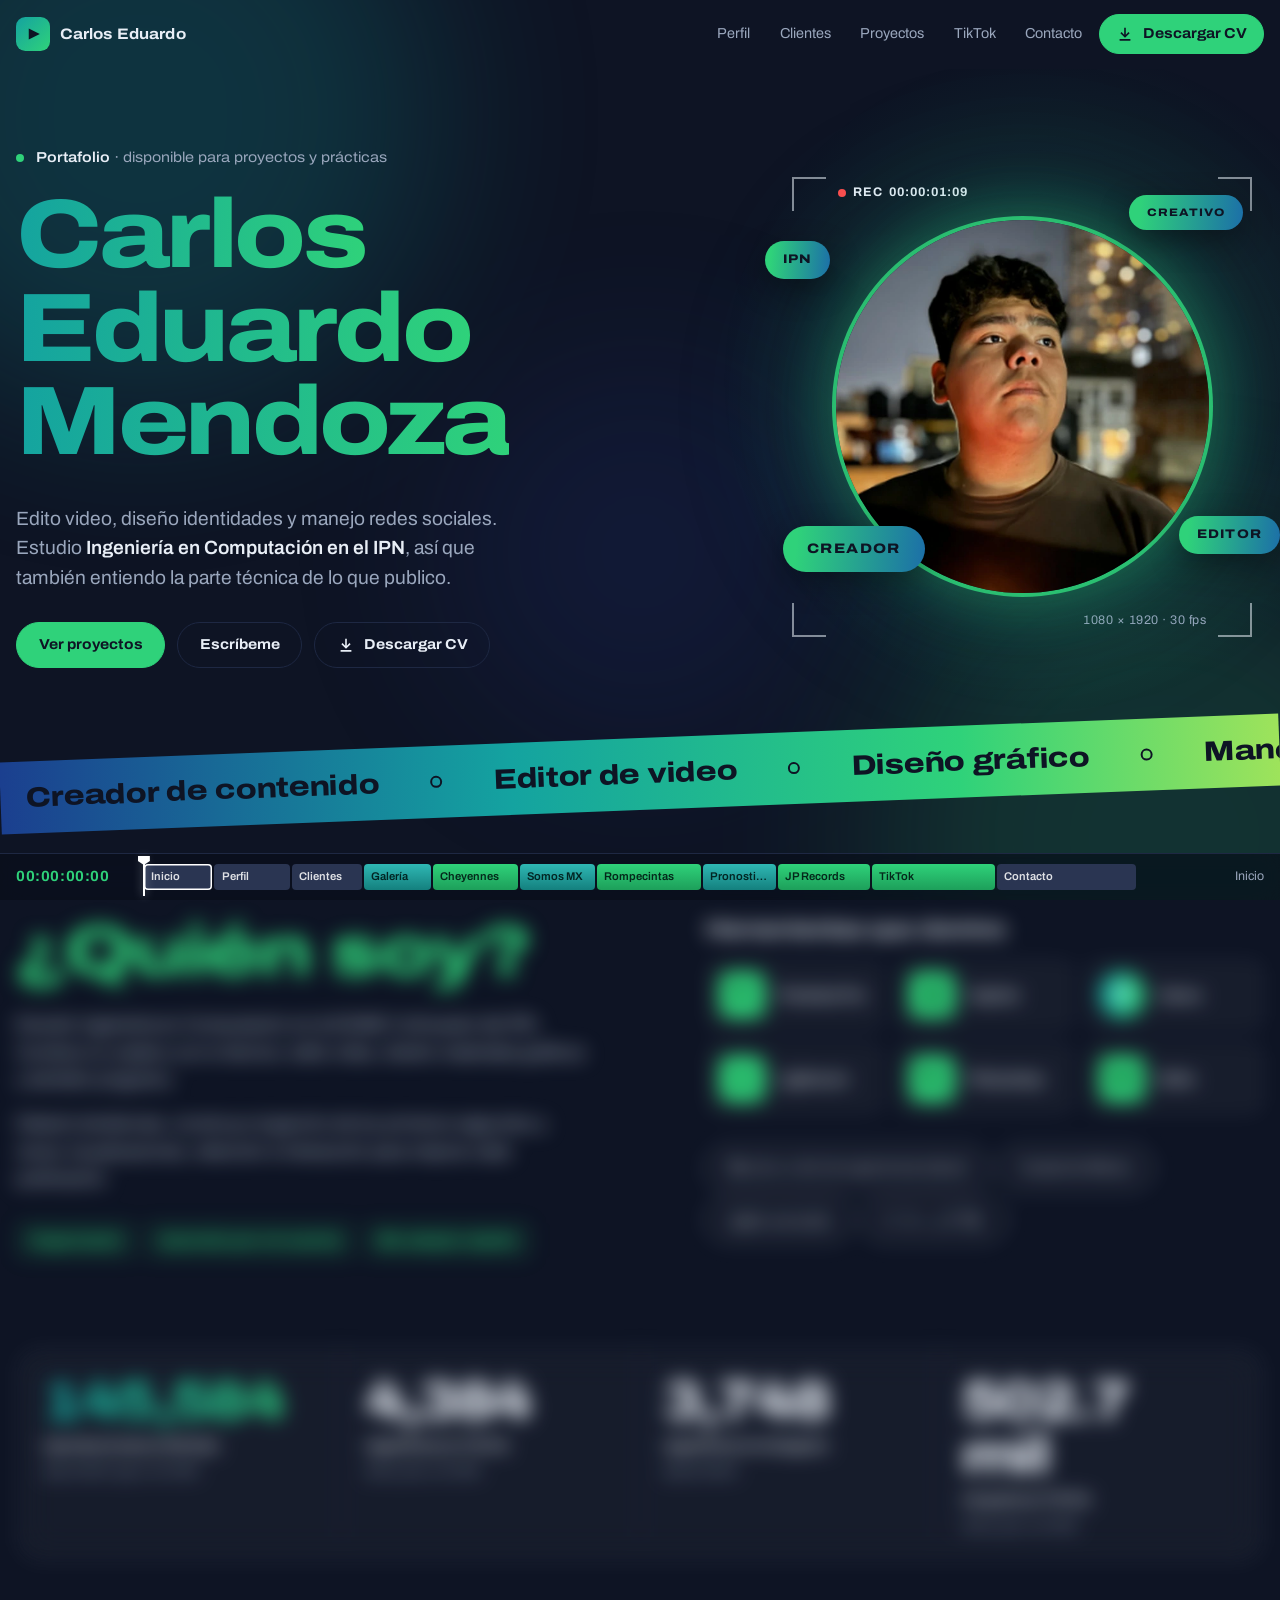
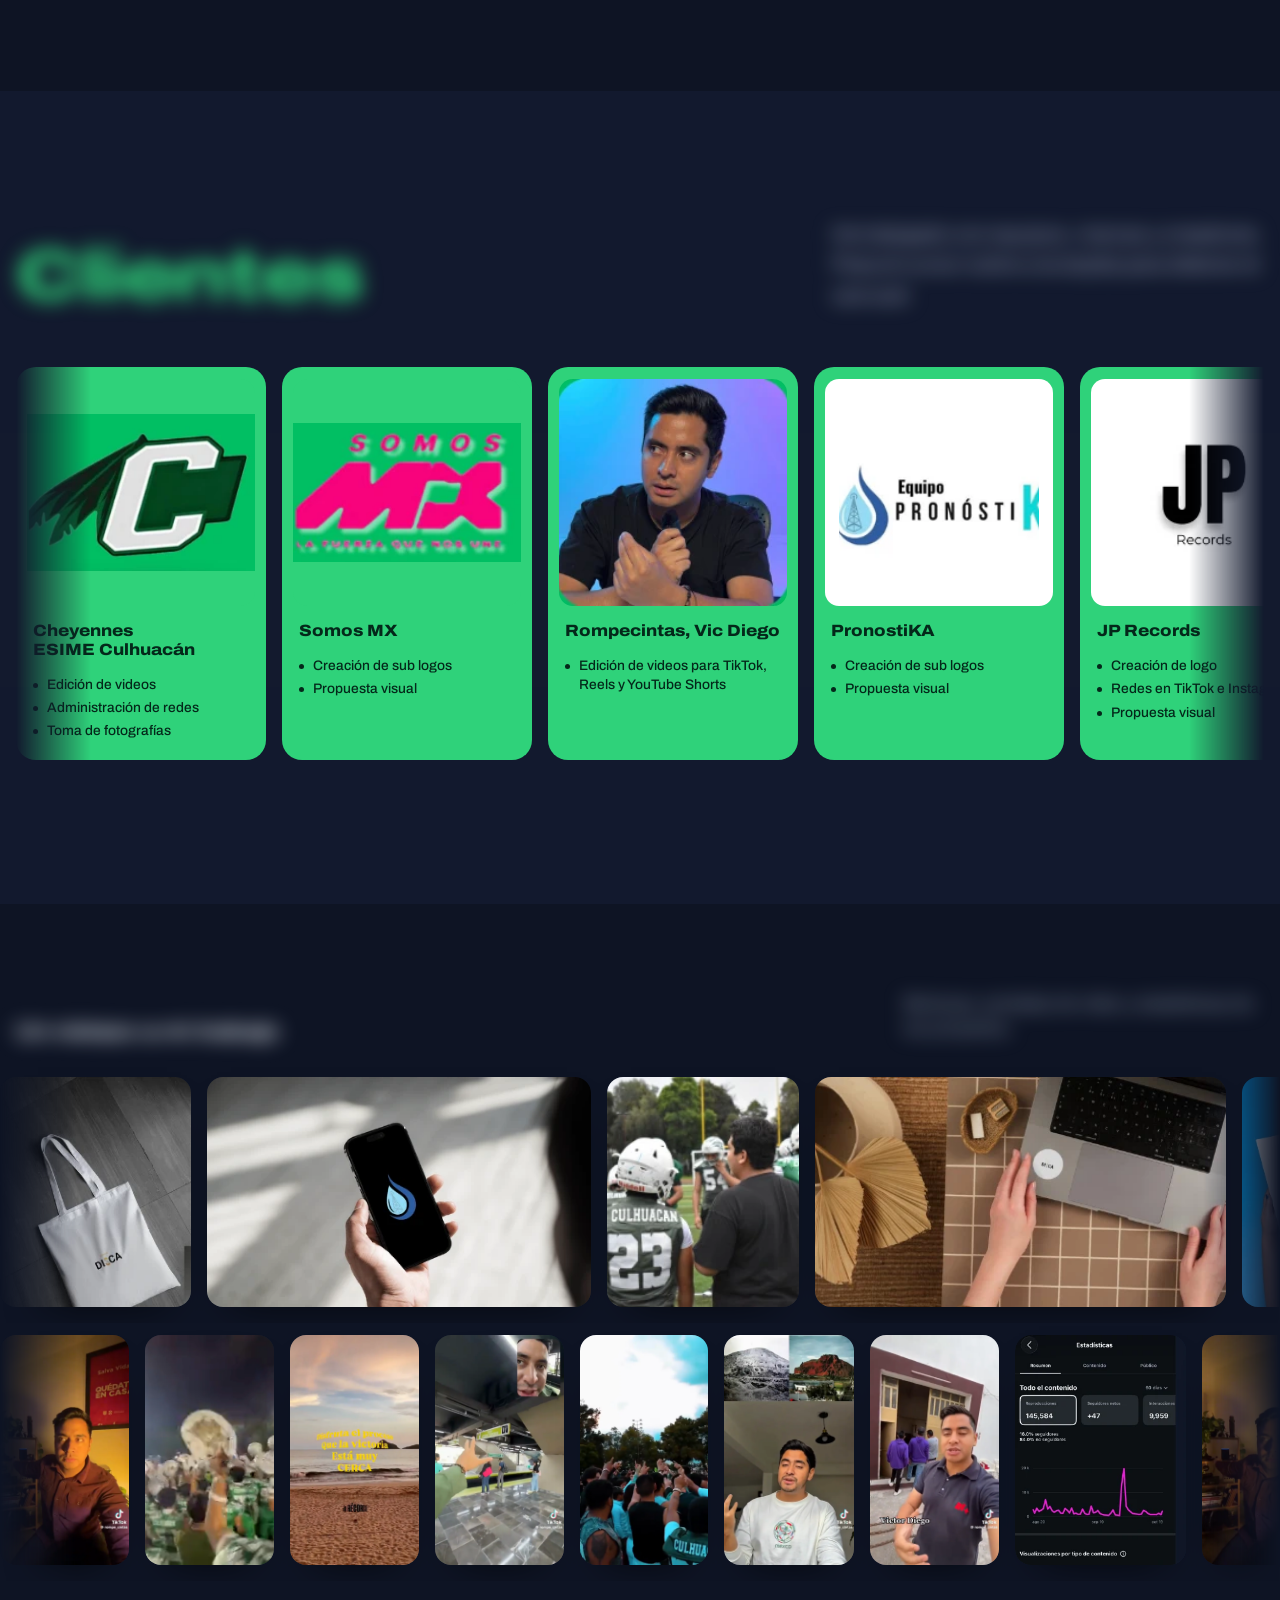
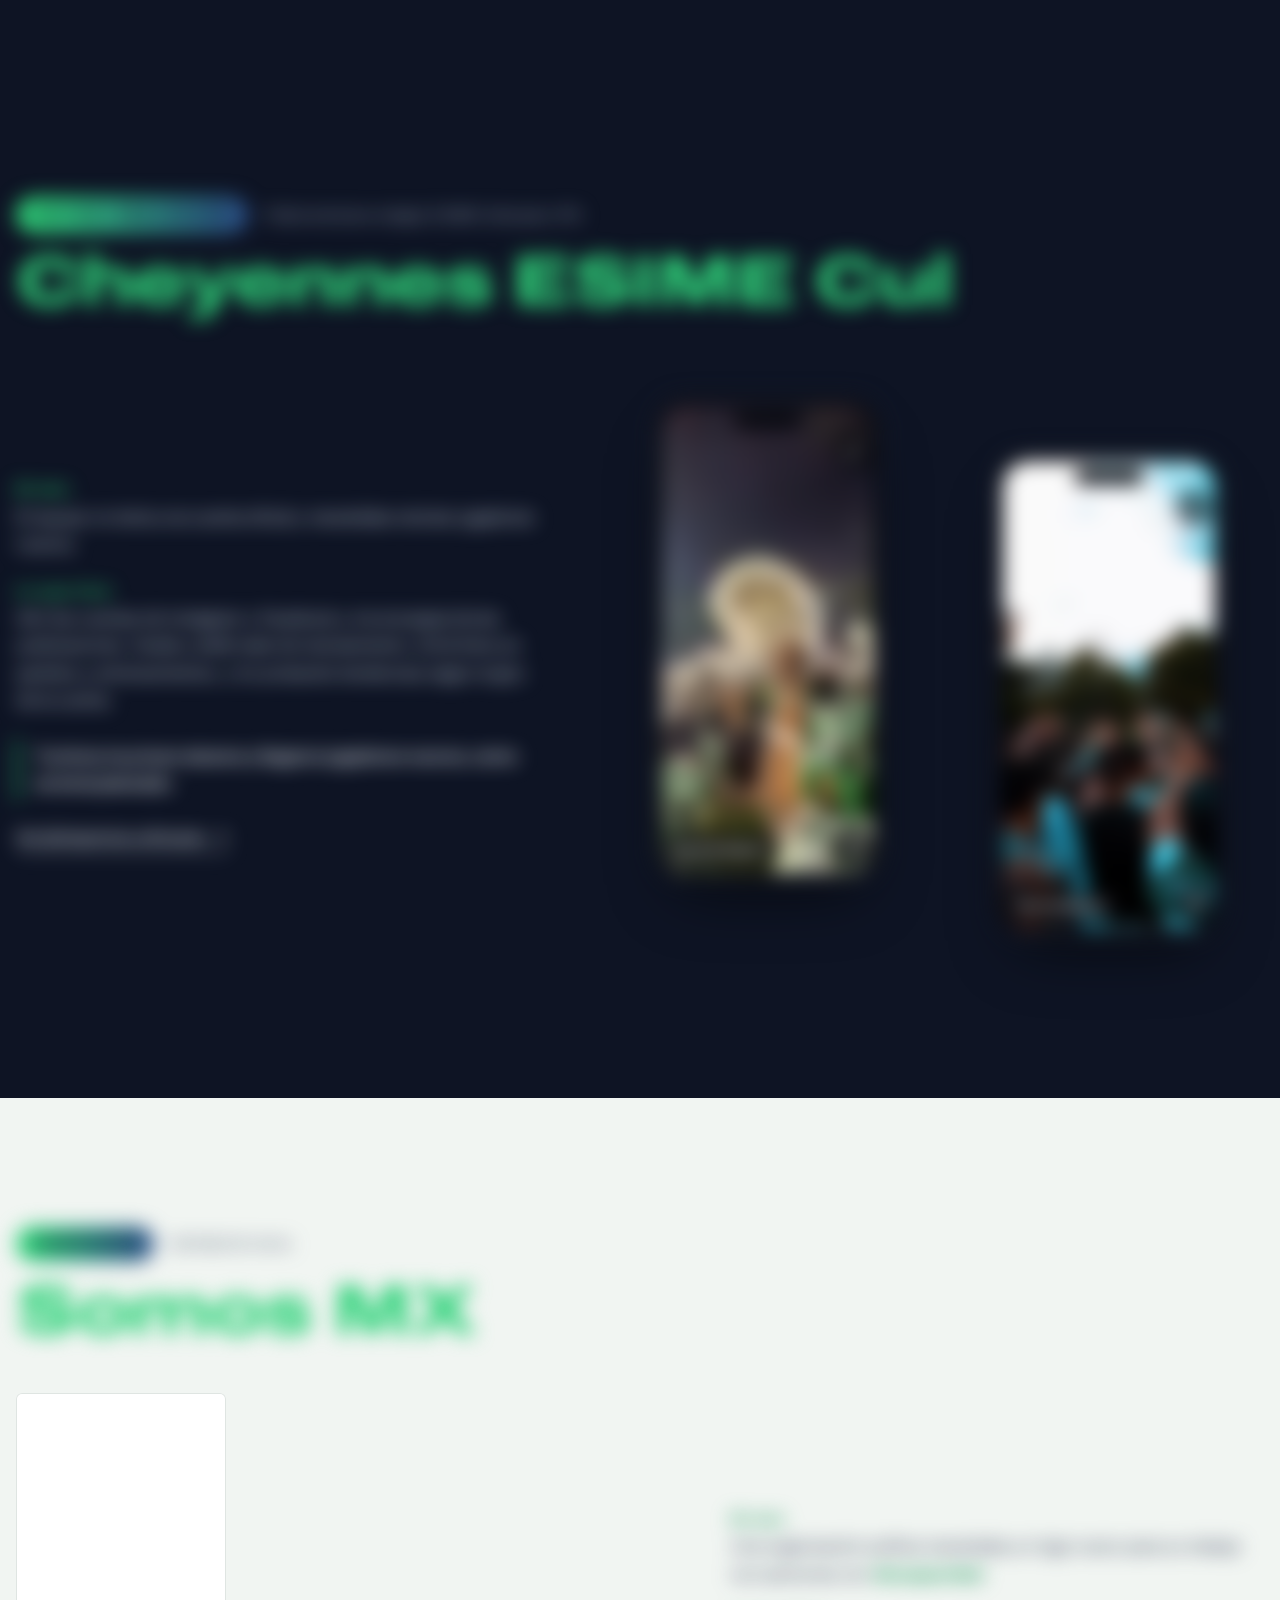
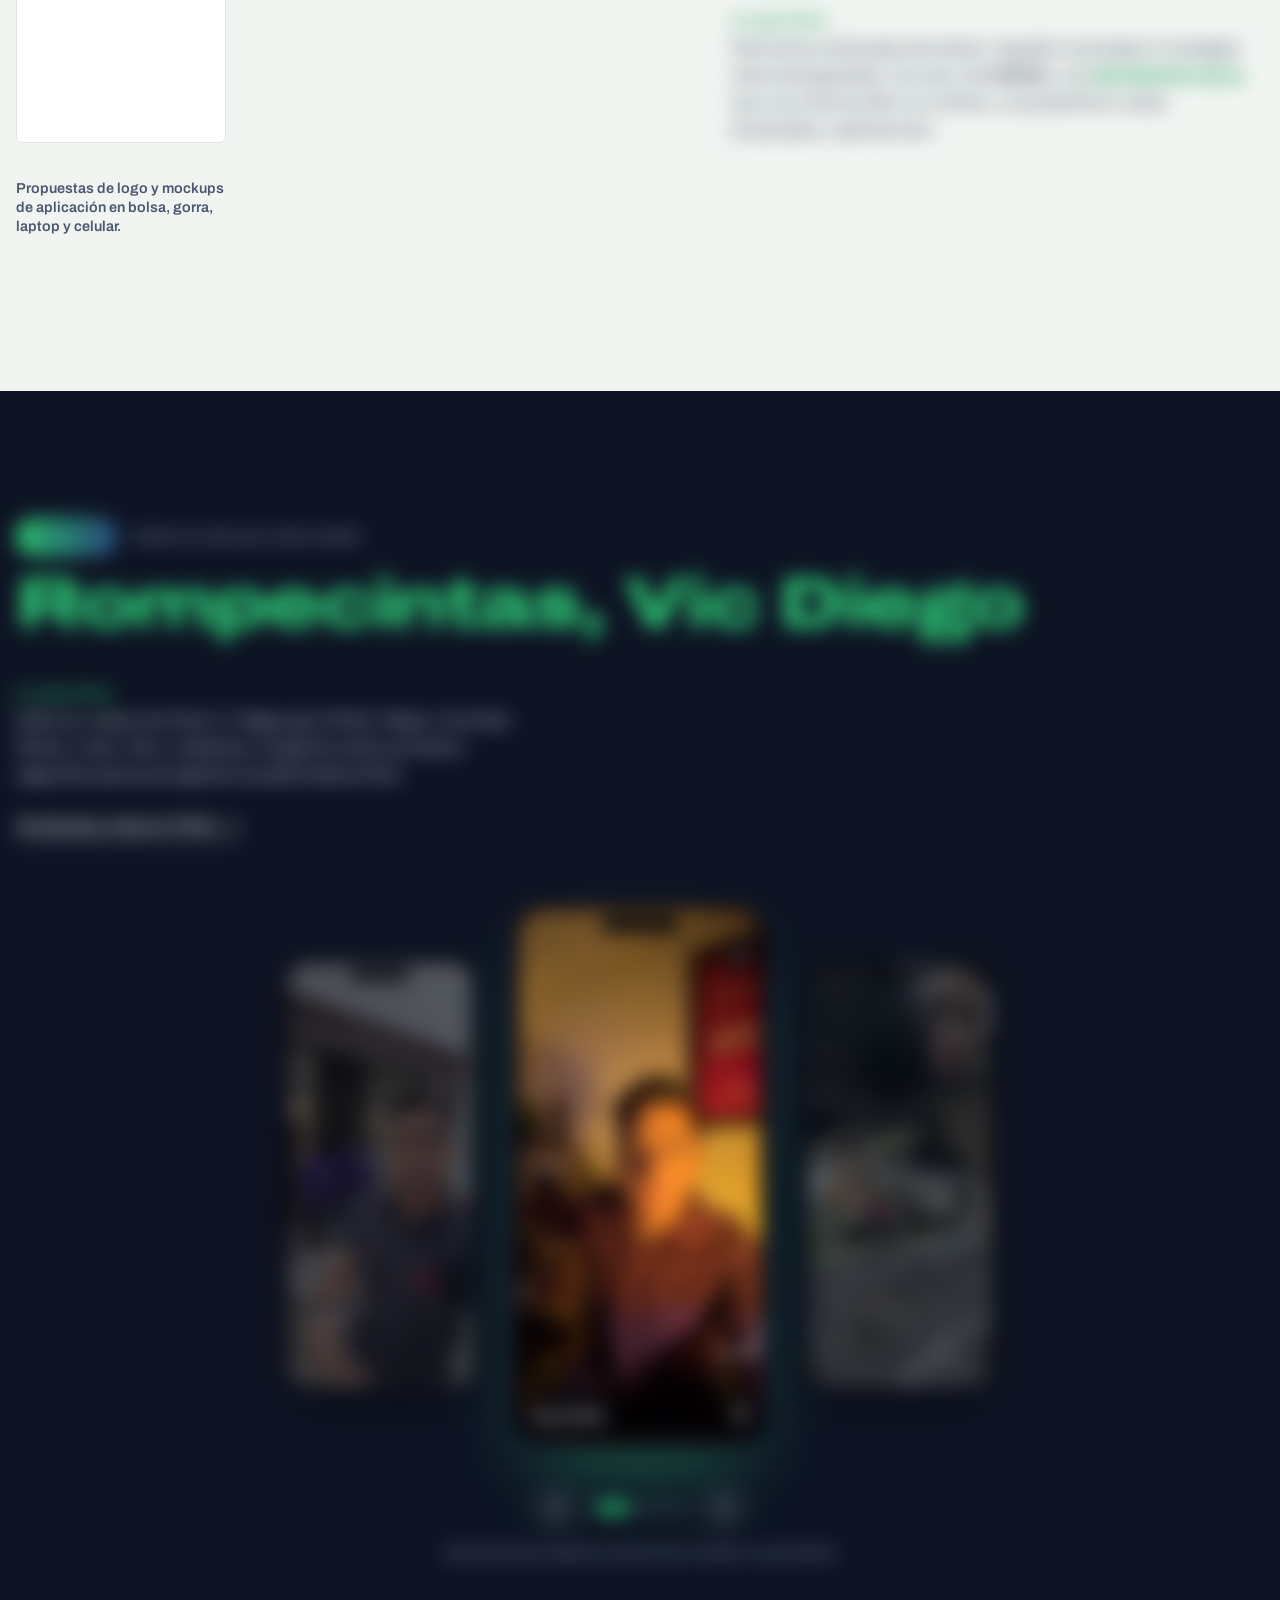
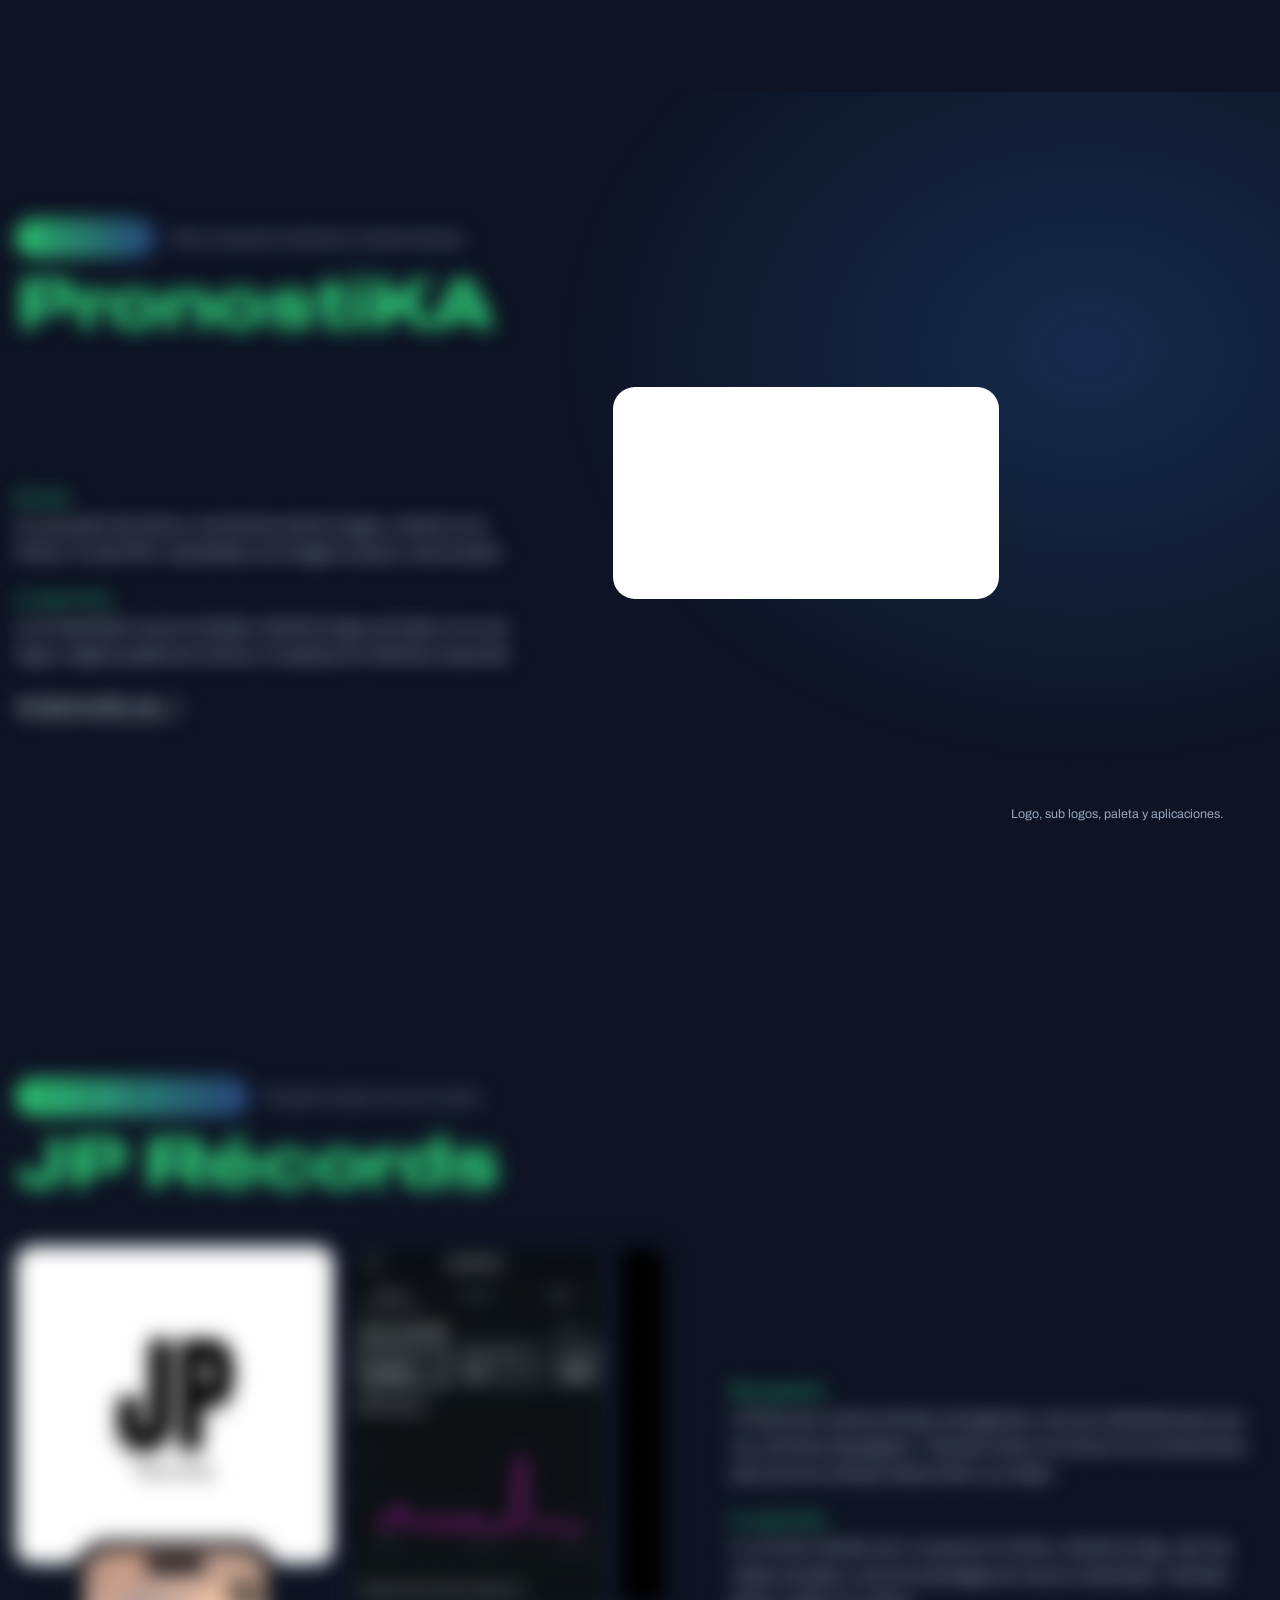
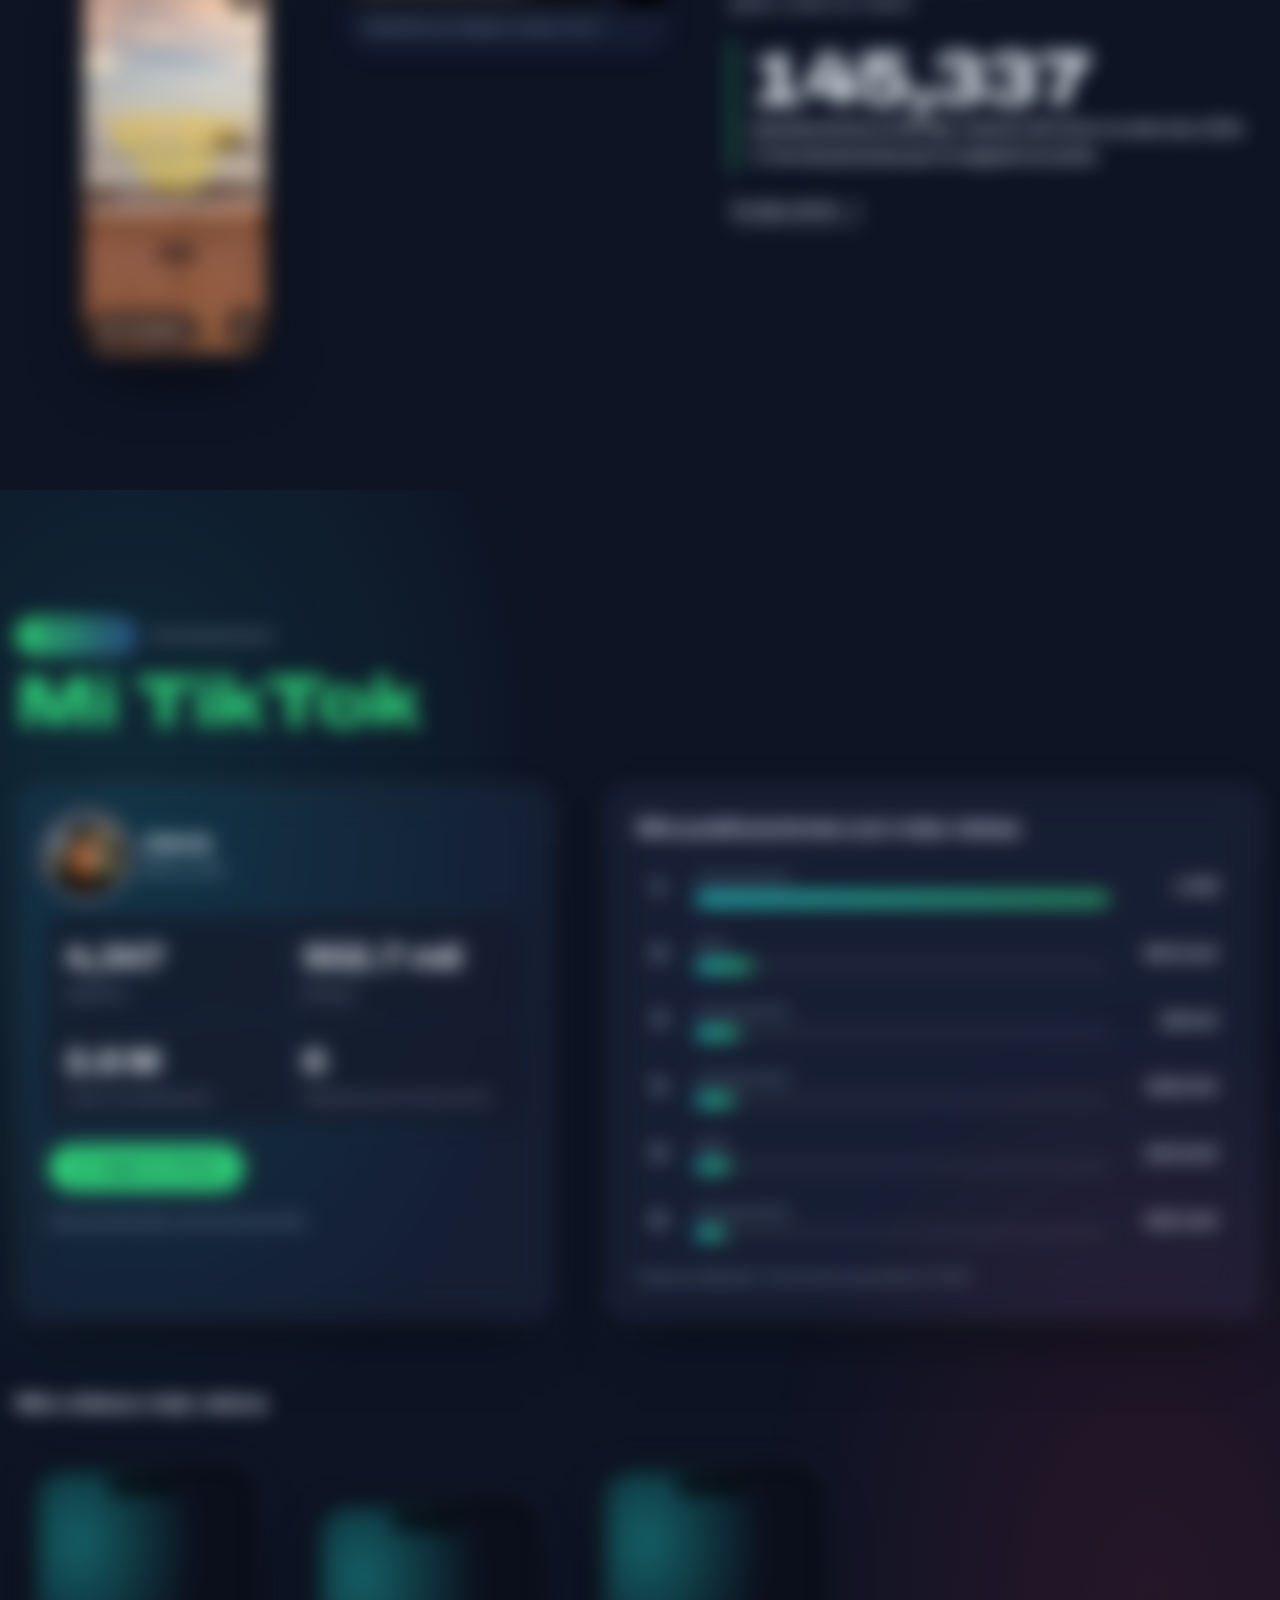
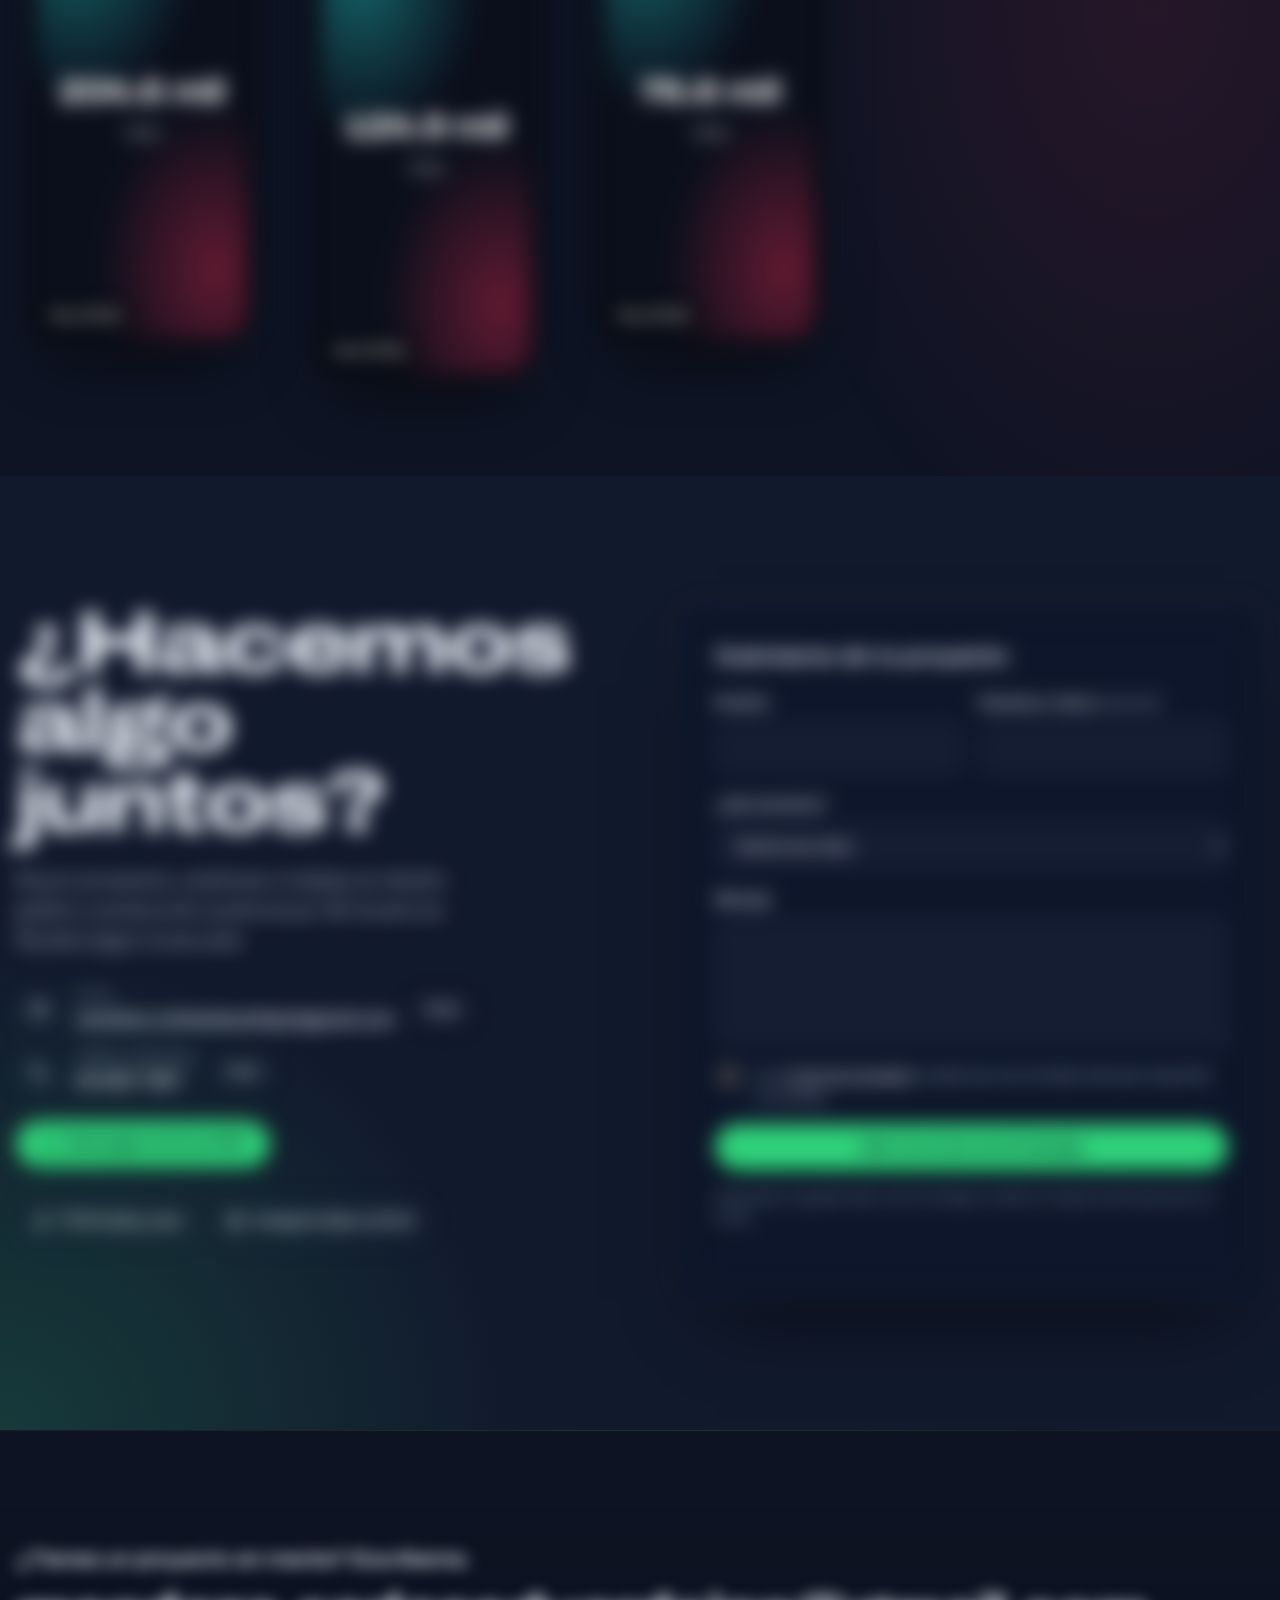
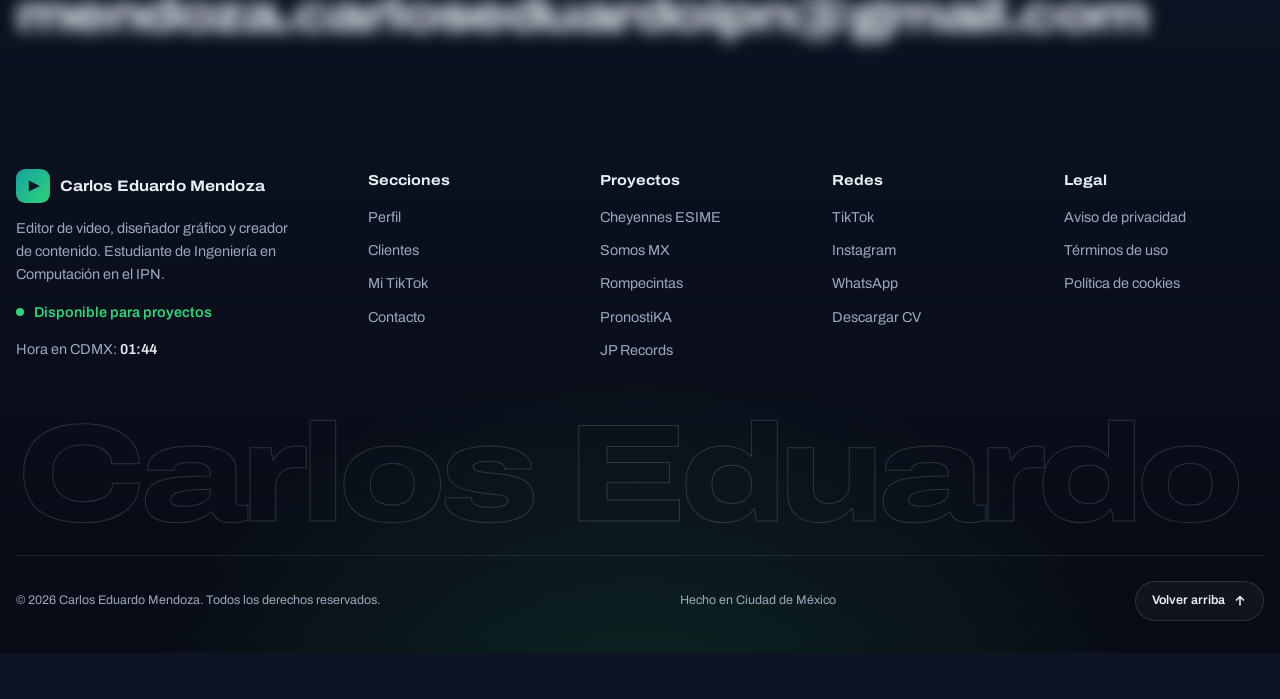
==== commit 87135531: "Intro animada, carruseles y controles de video Co-Authored-By: Claude Opus 5.5 <noreply@anthropic.co" ====
--- a/index.html
+++ b/index.html
@@ -29,7 +29,15 @@
   <link rel="stylesheet" href="https://fonts.googleapis.com/css2?family=Archivo:wdth,wght@62..125,400..800&display=swap">
   <link rel="stylesheet" href="assets/css/main.css">
 
-  <script>document.documentElement.classList.add('js');</script>
+  <script>
+    document.documentElement.classList.add('js');
+    (function () {
+      var reducido = window.matchMedia && window.matchMedia('(prefers-reduced-motion: reduce)').matches;
+      var visto = false;
+      try { visto = sessionStorage.getItem('intro-vista') === '1'; } catch (e) {}
+      if (!reducido && !visto) document.documentElement.classList.add('con-intro');
+    })();
+  </script>
 
   <script type="application/ld+json">
   {
@@ -49,6 +57,14 @@
 </head>
 <body>
   <div class="ambiente" aria-hidden="true"><span></span><span></span><span></span></div>
+  <div class="intro" aria-hidden="true">
+    <div class="intro__panel">
+      <div class="intro__claqueta"><span></span><span></span><span></span><span></span><span></span><span></span></div>
+      <p class="intro__nombre">Carlos Eduardo Mendoza</p>
+      <p class="intro__dato"><span>Editor de video</span><span>Diseño</span><span>Redes</span></p>
+      <div class="intro__barra"><span></span></div>
+    </div>
+  </div>
   <a class="saltar" href="#contenido">Saltar al contenido</a>
 
   <!-- ==================== ENCABEZADO ==================== -->
@@ -198,34 +214,71 @@
       <div class="envoltura">
         <div class="clientes__cabeza" data-entra="arriba">
           <h2 class="titulo titulo--verde" id="titulo-clientes">Clientes</h2>
-          <p class="entrada">He trabajado con equipos, marcas y creadores. Esto es lo que hice para cada uno.</p>
-        </div>
+          <p class="entrada">He trabajado con equipos, marcas y creadores. Pasa el cursor sobre una tarjeta para detener el carrusel.</p>
+        </div>
+        <div class="marquesina" data-marquesina>
         <ul class="clientes__lista">
-          <li class="cliente" data-entra="abajo" style="--retraso:0s">
+          <li class="cliente">
             <div class="cliente__logo cliente__logo--verde"><img src="assets/img/clientes/cheyennes.webp" width="225" height="155" alt="Logo de Cheyennes Culhuacán" loading="lazy"></div>
             <h3>Cheyennes ESIME Culhuacán</h3>
             <ul><li>Edición de videos</li><li>Administración de redes</li><li>Toma de fotografías</li></ul>
           </li>
-          <li class="cliente" data-entra="abajo" style="--retraso:.08s">
+          <li class="cliente">
             <div class="cliente__logo cliente__logo--verde"><img src="assets/img/clientes/somos-mx.webp" width="224" height="137" alt="Logo de Somos MX" loading="lazy"></div>
             <h3>Somos MX</h3>
             <ul><li>Creación de sub logos</li><li>Propuesta visual</li></ul>
           </li>
-          <li class="cliente" data-entra="abajo" style="--retraso:.16s">
+          <li class="cliente">
             <div class="cliente__logo"><img src="assets/img/clientes/vic-diego.webp" width="203" height="200" alt="Víctor H. Diego, creador de Rompecintas" loading="lazy"></div>
             <h3>Rompecintas, Vic Diego</h3>
             <ul><li>Edición de videos para TikTok, Reels y YouTube Shorts</li></ul>
           </li>
-          <li class="cliente" data-entra="abajo" style="--retraso:.24s">
+          <li class="cliente">
             <div class="cliente__logo cliente__logo--blanco"><img src="assets/img/clientes/pronostika.webp" width="202" height="200" alt="Logo de Equipo PronostiKA" loading="lazy"></div>
             <h3>PronostiKA</h3>
             <ul><li>Creación de sub logos</li><li>Propuesta visual</li></ul>
           </li>
-          <li class="cliente" data-entra="abajo" style="--retraso:.32s">
+          <li class="cliente">
             <div class="cliente__logo cliente__logo--blanco"><img src="assets/img/clientes/jp-records.webp" width="198" height="198" alt="Logo de JP Records" loading="lazy"></div>
             <h3>JP Records</h3>
             <ul><li>Creación de logo</li><li>Redes en TikTok e Instagram</li><li>Propuesta visual</li></ul>
           </li>
+        </ul>
+        </div>
+      </div>
+    </section>
+
+
+    <!-- ==================== GALERÍA (carrusel doble) ==================== -->
+    <section class="galeria" aria-label="Galería de trabajos" data-clip="Galería" data-tipo="diseno">
+      <div class="envoltura galeria__cabeza" data-entra="arriba">
+        <h2 class="subtitulo">Un vistazo a mi trabajo</h2>
+        <p class="entrada">Mockups, portadas de video y estadísticas de los proyectos.</p>
+      </div>
+      <div class="galeria__fila marquesina" data-marquesina>
+        <ul class="galeria__pista">
+            <li><img src="assets/img/proyectos/disca-bolsa.webp" alt="" loading="lazy"></li>
+            <li><img src="assets/img/proyectos/pronostika-celular.webp" alt="" loading="lazy"></li>
+            <li><img src="assets/img/proyectos/cheyennes-3.webp" alt="" loading="lazy"></li>
+            <li><img src="assets/img/proyectos/disca-laptop.webp" alt="" loading="lazy"></li>
+            <li><img src="assets/img/proyectos/pronostika-papel.webp" alt="" loading="lazy"></li>
+            <li><img src="assets/img/proyectos/disca-gorra.webp" alt="" loading="lazy"></li>
+            <li><img src="assets/img/proyectos/cheyennes-4.webp" alt="" loading="lazy"></li>
+            <li><img src="assets/img/proyectos/pronostika-bolsa.webp" alt="" loading="lazy"></li>
+            <li><img src="assets/img/proyectos/disca-celular.webp" alt="" loading="lazy"></li>
+            <li><img src="assets/img/proyectos/jp-logo.webp" alt="" loading="lazy"></li>
+        </ul>
+      </div>
+      <div class="galeria__fila galeria__fila--inversa marquesina" data-marquesina>
+        <ul class="galeria__pista">
+            <li><img src="assets/img/proyectos/vic-1.webp" alt="" loading="lazy"></li>
+            <li><img src="assets/img/proyectos/cheyennes-1.webp" alt="" loading="lazy"></li>
+            <li><img src="assets/img/proyectos/jp-1.webp" alt="" loading="lazy"></li>
+            <li><img src="assets/img/proyectos/vic-2.webp" alt="" loading="lazy"></li>
+            <li><img src="assets/img/proyectos/cheyennes-2.webp" alt="" loading="lazy"></li>
+            <li><img src="assets/img/proyectos/vic-3.webp" alt="" loading="lazy"></li>
+            <li><img src="assets/img/proyectos/vic-4.webp" alt="" loading="lazy"></li>
+            <li><img src="assets/img/proyectos/jp-estadisticas.webp" alt="" loading="lazy"></li>
         </ul>
       </div>
     </section>
@@ -324,11 +377,19 @@
             <svg viewBox="0 0 16 16" fill="none" stroke="currentColor" stroke-width="1.8" aria-hidden="true"><path d="M5 11 11 5M6 5h5v5"/></svg>
           </a>
         </div>
-        <div class="fila-telefonos">
-          <figure class="telefono" data-video="vic-1" data-entra="abajo"><div class="telefono__pantalla"><img src="assets/img/proyectos/vic-1.webp" width="540" height="960" alt="Video de Vic Diego en su estudio con luz cálida" loading="lazy"></div></figure>
-          <figure class="telefono" data-video="vic-2" data-entra="abajo" style="--retraso:.1s"><div class="telefono__pantalla"><img src="assets/img/proyectos/vic-2.webp" width="540" height="960" alt="Video de Vic Diego recorriendo una estación del metro" loading="lazy"></div></figure>
-          <figure class="telefono" data-video="vic-3" data-entra="abajo" style="--retraso:.2s"><div class="telefono__pantalla"><img src="assets/img/proyectos/vic-3.webp" width="540" height="960" alt="Video de Vic Diego sobre un sitio clausurado" loading="lazy"></div></figure>
-          <figure class="telefono" data-video="vic-4" data-entra="abajo" style="--retraso:.3s"><div class="telefono__pantalla"><img src="assets/img/proyectos/vic-4.webp" width="540" height="960" alt="Video: Los Engrillados en Puebla, con Víctor Diego" loading="lazy"></div></figure>
+        <div class="carrusel" data-carrusel data-entra="abajo" aria-roledescription="carrusel" aria-label="Videos de Rompecintas">
+          <div class="carrusel__pista">
+            <figure class="telefono" data-video="vic-1"><div class="telefono__pantalla"><img src="assets/img/proyectos/vic-1.webp" width="540" height="960" alt="Video de Vic Diego en su estudio con luz cálida" loading="lazy"></div></figure>
+            <figure class="telefono" data-video="vic-2"><div class="telefono__pantalla"><img src="assets/img/proyectos/vic-2.webp" width="540" height="960" alt="Video de Vic Diego recorriendo una estación del metro" loading="lazy"></div></figure>
+            <figure class="telefono" data-video="vic-3"><div class="telefono__pantalla"><img src="assets/img/proyectos/vic-3.webp" width="540" height="960" alt="Video de Vic Diego sobre un sitio clausurado" loading="lazy"></div></figure>
+            <figure class="telefono" data-video="vic-4"><div class="telefono__pantalla"><img src="assets/img/proyectos/vic-4.webp" width="540" height="960" alt="Video: Los Engrillados en Puebla, con Víctor Diego" loading="lazy"></div></figure>
+          </div>
+          <div class="carrusel__controles">
+            <button class="carrusel__flecha" type="button" data-anterior aria-label="Video anterior"><svg viewBox="0 0 20 20" fill="none" stroke="currentColor" stroke-width="2" aria-hidden="true"><path d="M12.5 4 6.5 10l6 6"/></svg></button>
+            <div class="carrusel__puntos" role="tablist"></div>
+            <button class="carrusel__flecha" type="button" data-siguiente aria-label="Video siguiente"><svg viewBox="0 0 20 20" fill="none" stroke="currentColor" stroke-width="2" aria-hidden="true"><path d="m7.5 4 6 6-6 6"/></svg></button>
+          </div>
+          <p class="carrusel__nota">Cada video pasa al siguiente cuando termina. Desliza o usa las flechas.</p>
         </div>
       </div>
     </section>
@@ -609,5 +670,6 @@
 
   <script src="assets/js/config.js"></script>
   <script src="assets/js/main.js"></script>
+  <script src="assets/js/dinamica.js"></script>
 </body>
 </html>
--- a/assets/css/main.css
+++ b/assets/css/main.css
@@ -172,6 +172,8 @@
 }
 .menu a:hover { color: var(--texto); background: var(--tinta-3); }
 .menu a.activo { color: var(--texto); }
+.menu a.boton { color: var(--b-texto); padding: 0 1rem; }
+.menu a.boton:hover { background: var(--b-fondo); color: var(--texto-oscuro); }
 
 .boton {
   --b-fondo: var(--verde);
@@ -780,7 +782,7 @@
 }
 .telefono__sonido {
   position: absolute;
-  right: 10px; bottom: 10px;
+  right: 10px; bottom: 16px;
   z-index: 4;
   width: 38px; height: 38px;
   border-radius: 50%;
@@ -794,7 +796,7 @@
 .telefono__sonido svg { width: 18px; height: 18px; }
 .telefono__enlace {
   position: absolute;
-  left: 10px; bottom: 10px;
+  left: 10px; bottom: 16px;
   z-index: 4;
   padding: 0.45rem 0.75rem;
   border-radius: 999px;
@@ -877,7 +879,7 @@
   justify-items: center;
   margin-top: clamp(2.2rem, 4vw, 3rem);
 }
-.fila-telefonos .telefono:nth-child(even) { transform: translateY(2.2rem); }
+.fila-telefonos--tres .telefono:nth-child(even) { transform: translateY(2.2rem); }
 
 /* PronostiKA */
 .seccion--agua {
@@ -1543,18 +1545,6 @@
 
 /* ===================== Responsive ===================== */
 @media (max-width: 1080px) {
-  .clientes__lista {
-    grid-template-columns: none;
-    grid-auto-flow: column;
-    grid-auto-columns: minmax(220px, 1fr);
-    overflow-x: auto;
-    scroll-snap-type: x mandatory;
-    padding-bottom: 1rem;
-    margin-inline: calc(var(--gutter) * -1) calc(var(--gutter-r) * -1);
-    padding-inline: var(--gutter) var(--gutter-r);
-    scrollbar-width: thin;
-  }
-  .cliente { scroll-snap-align: start; }
   .metricas { grid-template-columns: repeat(2, minmax(0, 1fr)); }
   .metrica:nth-child(3) { padding-left: 0; border-left: 0; }
   .metrica:nth-child(n+3) { border-top: 1px solid var(--tinta-3); margin-top: 1.4rem; }
@@ -1650,3 +1640,341 @@
   .nombre__palabra, .cifra-grande, .metrica__valor,   [data-entra] { opacity: 1 !important; transform: none !important; clip-path: none !important; filter: none !important; }
   .ambiente, .pie__gigante { display: none !important; }
 }
+
+/* =========================================================
+   DINÁMICA: intro, carruseles, controles de video
+   ========================================================= */
+
+/* ---------- Intro de entrada ---------- */
+.intro { display: none; }
+.con-intro .intro {
+  display: grid;
+  place-items: center;
+  position: fixed;
+  inset: 0;
+  z-index: 300;
+  pointer-events: none;
+  background:
+    radial-gradient(60% 60% at 50% 40%, rgba(47, 210, 122, 0.16), transparent 70%),
+    var(--tinta);
+  animation: intro-sale 0.85s 1.45s cubic-bezier(0.76, 0, 0.24, 1) forwards;
+}
+.intro__panel {
+  display: grid;
+  justify-items: center;
+  gap: 1rem;
+  padding-inline: 16px;
+  text-align: center;
+  animation: intro-cae 0.8s cubic-bezier(0.22, 1.2, 0.36, 1) both;
+}
+.intro__claqueta {
+  display: grid;
+  grid-template-columns: repeat(6, 1fr);
+  width: min(240px, 60vw);
+  height: 34px;
+  border-radius: 6px;
+  overflow: hidden;
+  transform-origin: 0 100%;
+  animation: intro-clap 0.32s 0.72s cubic-bezier(0.5, 0, 0.75, 0) both;
+  box-shadow: 0 14px 30px rgba(0, 0, 0, 0.45);
+}
+.intro__claqueta span { background: #f1f5f2; transform: skewX(-24deg) scaleX(1.2); }
+.intro__claqueta span:nth-child(even) { background: #0b0f1c; }
+.intro__nombre {
+  font-size: clamp(1.6rem, 6vw, 3.2rem);
+  font-weight: 800;
+  font-variation-settings: "wdth" 120;
+  letter-spacing: -0.03em;
+  line-height: 1;
+  background: var(--degradado);
+  -webkit-background-clip: text;
+  background-clip: text;
+  color: transparent;
+  animation: aparece 0.6s 0.35s var(--ease) both;
+}
+.intro__dato { display: flex; gap: 1.2rem; flex-wrap: wrap; justify-content: center; color: var(--texto-suave); font-size: var(--t-sm); }
+.intro__dato span { animation: aparece 0.5s var(--ease) both; }
+.intro__dato span:nth-child(1) { animation-delay: 0.55s; }
+.intro__dato span:nth-child(2) { animation-delay: 0.65s; }
+.intro__dato span:nth-child(3) { animation-delay: 0.75s; }
+.intro__barra { width: min(240px, 60vw); height: 3px; border-radius: 3px; background: rgba(255, 255, 255, 0.1); overflow: hidden; }
+.intro__barra span { display: block; height: 100%; background: var(--degradado); transform-origin: left; animation: intro-barra 1.3s 0.15s var(--ease) both; }
+@keyframes intro-cae { from { transform: translate3d(0, -110vh, 0); } to { transform: none; } }
+@keyframes intro-clap { from { transform: rotate(-20deg); } to { transform: rotate(0); } }
+@keyframes intro-barra { from { transform: scaleX(0); } to { transform: scaleX(1); } }
+@keyframes intro-sale { to { transform: translate3d(0, -100%, 0); } }
+
+/* La página entra desde arriba después de la intro */
+@keyframes entra-arriba {
+  from { opacity: 0; transform: translate3d(0, -70px, 0); filter: blur(8px); }
+  to { opacity: 1; transform: none; filter: none; }
+}
+@keyframes entra-abajo {
+  from { opacity: 0; transform: translate3d(0, 100%, 0); }
+  to { opacity: 1; transform: none; }
+}
+.cabecera { animation: entra-arriba 0.8s 0.05s var(--ease) both; }
+.linea { animation: entra-abajo 0.8s 0.3s var(--ease) both; }
+.con-intro .cabecera { animation-delay: 1.6s; }
+.con-intro .linea { animation-delay: 1.95s; }
+.con-intro .portada__previo { animation: entra-arriba 0.9s 1.65s var(--ease) both; }
+.con-intro .nombre__palabra { animation: entra-arriba 1s var(--ease) both; }
+.con-intro .nombre__palabra:nth-child(1) { animation-delay: 1.72s; }
+.con-intro .nombre__palabra:nth-child(2) { animation-delay: 1.82s; }
+.con-intro .nombre__palabra:nth-child(3) { animation-delay: 1.92s; }
+.con-intro .portada__texto { animation: entra-arriba 0.9s 2.05s var(--ease) both; }
+.con-intro .portada__acciones { animation: entra-arriba 0.9s 2.15s var(--ease) both; }
+.con-intro .visor { animation: entra-arriba 1.1s 1.8s var(--ease) both; }
+.con-intro .etiqueta { animation: etiqueta-pop 0.6s var(--ease) both, flota 6s 3s ease-in-out infinite; }
+.con-intro .etiqueta--1 { animation-delay: 2.2s, 3s; }
+.con-intro .etiqueta--2 { animation-delay: 2.3s, 3s; }
+.con-intro .etiqueta--3 { animation-delay: 2.4s, 3s; }
+.con-intro .etiqueta--4 { animation-delay: 2.5s, 3s; }
+@keyframes etiqueta-pop { from { opacity: 0; transform: scale(0.4); } to { opacity: 1; transform: none; } }
+
+/* ---------- Revelado por sección ---------- */
+/* Cortina: una capa del color de fondo cubre la sección y se recoge hacia
+   abajo al entrar, así el contenido aparece de arriba hacia abajo. */
+.js main > section.seccion-espera::after,
+.js main > section.seccion-viva::after {
+  content: "";
+  position: absolute;
+  inset: 0;
+  background: var(--tinta);
+  transform-origin: 50% 100%;
+  pointer-events: none;
+  z-index: 5;
+}
+.js main > section.seccion-viva::after { animation: cortina 1s var(--ease) forwards; }
+@keyframes cortina { from { transform: scaleY(1); } to { transform: scaleY(0); visibility: hidden; } }
+.seccion-viva:not(.portada)::before {
+  content: "";
+  position: absolute;
+  left: 0; right: 0; top: 0;
+  height: 2px;
+  background: linear-gradient(90deg, transparent, var(--verde), #25f4ee, transparent);
+  transform-origin: left;
+  animation: barrido-seccion 1.6s var(--ease) both;
+  pointer-events: none;
+  z-index: 2;
+}
+@keyframes barrido-seccion {
+  0% { transform: scaleX(0); opacity: 1; }
+  60% { transform: scaleX(1); opacity: 1; }
+  100% { transform: scaleX(1); opacity: 0; }
+}
+
+/* ---------- Carruseles infinitos ---------- */
+.marquesina {
+  position: relative;
+  overflow: hidden;
+  -webkit-mask-image: linear-gradient(90deg, transparent, #000 6%, #000 94%, transparent);
+  mask-image: linear-gradient(90deg, transparent, #000 6%, #000 94%, transparent);
+}
+.marquesina > ul {
+  list-style: none;
+  margin: 0;
+  padding: 0.6rem 0 1rem;
+  display: flex;
+  width: max-content;
+}
+.marquesina > ul > li { flex: none; margin-right: 1rem; }
+.marquesina:not(.activa) { overflow-x: auto; -webkit-mask-image: none; mask-image: none; }
+.marquesina.activa > ul { animation: marquesina var(--duracion, 30s) linear infinite; }
+.marquesina.activa:hover > ul,
+.marquesina.activa:focus-within > ul { animation-play-state: paused; }
+@keyframes marquesina { to { transform: translate3d(var(--ciclo, -50%), 0, 0); } }
+
+.marquesina .clientes__lista { grid-template-columns: none; gap: 0; }
+.marquesina .cliente { width: 250px; }
+
+.galeria { padding-block: clamp(3.5rem, 7vw, 5.5rem); position: relative; overflow: hidden; }
+.galeria__cabeza { display: flex; flex-wrap: wrap; justify-content: space-between; align-items: end; gap: 0.6rem 2rem; margin-bottom: 1.6rem; }
+.galeria__cabeza .entrada { font-size: var(--t-base); }
+.galeria__fila li {
+  height: clamp(150px, 20vw, 230px);
+  border-radius: 16px;
+  overflow: hidden;
+  background: var(--tinta-2);
+  box-shadow: 0 20px 40px -24px rgba(0, 0, 0, 0.7);
+  transition: transform 0.4s var(--ease);
+}
+.galeria__fila li:hover { transform: translateY(-6px) scale(1.03); }
+.galeria__fila img { height: 100%; width: auto; max-width: none; object-fit: cover; }
+.galeria__fila--inversa.activa > ul { animation-direction: reverse; }
+.galeria__fila + .galeria__fila { margin-top: 0.2rem; }
+
+/* ---------- Carrusel de reels (coverflow) ---------- */
+.carrusel { --ancho: clamp(190px, 24vw, 260px); --sep: 100%; margin-top: clamp(2rem, 4vw, 3rem); }
+.carrusel__pista {
+  position: relative;
+  height: calc(var(--ancho) * 19 / 9 + 24px);
+  touch-action: pan-y;
+  user-select: none;
+}
+.carrusel.listo .telefono {
+  position: absolute;
+  top: 12px;
+  left: 50%;
+  width: var(--ancho);
+  max-width: none;
+  transform: translate3d(calc(-50% + var(--pos, 0) * var(--sep)), 0, 0) scale(0.62);
+  opacity: 0;
+  filter: brightness(0.55) saturate(0.8);
+  z-index: 1;
+  transition: transform 0.75s var(--ease), opacity 0.6s var(--ease), filter 0.6s var(--ease), box-shadow 0.6s;
+  cursor: pointer;
+}
+.carrusel.listo .telefono[data-pos="-1"],
+.carrusel.listo .telefono[data-pos="1"] {
+  transform: translate3d(calc(-50% + var(--pos, 0) * var(--sep)), 0, 0) scale(0.8) rotateY(calc(var(--pos) * -18deg));
+  opacity: 0.6;
+  z-index: 2;
+}
+.carrusel.listo .telefono.activo {
+  transform: translate3d(-50%, 0, 0) scale(1);
+  opacity: 1;
+  filter: none;
+  z-index: 3;
+  cursor: default;
+  box-shadow: inset 0 0 0 1.5px #2b344d, 0 40px 80px -30px rgba(47, 210, 122, 0.45);
+}
+.carrusel.listo .telefono:not(.activo) .telefono__toque,
+.carrusel.listo .telefono:not(.activo) .telefono__sonido,
+.carrusel.listo .telefono:not(.activo) .telefono__ampliar,
+.carrusel.listo .telefono:not(.activo) .telefono__enlace { visibility: hidden; }
+.carrusel:not(.listo) .carrusel__pista { display: flex; gap: 1rem; overflow-x: auto; height: auto; }
+.carrusel:not(.listo) .telefono { flex: 0 0 var(--ancho); }
+.carrusel:not(.listo) .carrusel__controles { display: none; }
+.carrusel__controles { display: flex; align-items: center; justify-content: center; gap: 1rem; margin-top: 1.4rem; }
+.carrusel__flecha {
+  width: 48px; height: 48px;
+  border-radius: 50%;
+  display: grid; place-items: center;
+  border: 1px solid rgba(255, 255, 255, 0.14);
+  background: rgba(255, 255, 255, 0.05);
+  backdrop-filter: blur(10px);
+  cursor: pointer;
+  transition: border-color 0.2s, background 0.2s, transform 0.2s var(--ease);
+}
+.carrusel__flecha:hover { border-color: var(--verde); background: rgba(47, 210, 122, 0.12); }
+.carrusel__flecha:active { transform: scale(0.92); }
+.carrusel__flecha svg { width: 20px; height: 20px; }
+.carrusel__puntos { display: flex; gap: 0.5rem; }
+.carrusel__punto {
+  width: 10px; height: 10px;
+  border-radius: 999px;
+  border: 0;
+  padding: 0;
+  background: rgba(255, 255, 255, 0.22);
+  cursor: pointer;
+  transition: width 0.4s var(--ease), background 0.3s;
+}
+.carrusel__punto[aria-selected="true"] { width: 34px; background: var(--verde); }
+.carrusel__nota { text-align: center; margin-top: 0.8rem; font-size: var(--t-xs); color: var(--texto-suave); }
+
+/* ---------- Controles de video en los teléfonos ---------- */
+.telefono__toque {
+  position: absolute;
+  inset: 9px;
+  border-radius: 26px;
+  z-index: 3;
+  border: 0;
+  background: transparent;
+  cursor: pointer;
+  display: grid;
+  place-items: center;
+}
+.telefono__estado {
+  width: 64px; height: 64px;
+  border-radius: 50%;
+  display: grid; place-items: center;
+  background: rgba(5, 7, 13, 0.55);
+  backdrop-filter: blur(6px);
+  opacity: 0;
+  transform: scale(0.6);
+}
+.telefono__estado svg { width: 28px; height: 28px; }
+.telefono__estado.flash { animation: estado-flash 0.8s var(--ease); }
+@keyframes estado-flash {
+  0% { opacity: 0; transform: scale(0.6); }
+  25% { opacity: 1; transform: scale(1); }
+  100% { opacity: 0; transform: scale(1.25); }
+}
+.telefono__progreso {
+  position: absolute;
+  left: 22px; right: 22px; bottom: 9px;
+  height: 3px;
+  border-radius: 3px;
+  background: rgba(255, 255, 255, 0.18);
+  overflow: hidden;
+  z-index: 4;
+  pointer-events: none;
+}
+.telefono__progreso span { display: block; height: 100%; background: var(--verde); transform: scaleX(0); transform-origin: left; transition: transform 0.25s linear; }
+.telefono__ampliar {
+  position: absolute;
+  right: 12px; top: 38px;
+  z-index: 4;
+  width: 36px; height: 36px;
+  border-radius: 50%;
+  border: 0;
+  background: rgba(5, 7, 13, 0.6);
+  backdrop-filter: blur(6px);
+  display: grid; place-items: center;
+  cursor: pointer;
+  transition: background 0.2s, transform 0.2s var(--ease);
+}
+.telefono__ampliar:hover, .telefono__sonido:hover { background: var(--verde); transform: scale(1.08); }
+.telefono__ampliar svg { width: 16px; height: 16px; }
+
+/* ---------- Visor de video en grande ---------- */
+.visor-video {
+  border: 0;
+  padding: 0;
+  background: transparent;
+  max-width: 100vw;
+  max-height: 100vh;
+  overflow: visible;
+}
+.visor-video::backdrop { background: rgba(5, 8, 16, 0.86); backdrop-filter: blur(10px); }
+.visor-video[open] { animation: visor-entra 0.45s var(--ease); }
+@keyframes visor-entra { from { opacity: 0; transform: scale(0.92) translateY(20px); } to { opacity: 1; transform: none; } }
+.visor-video__caja { position: relative; }
+.visor-video__video {
+  display: block;
+  max-height: 86vh;
+  max-width: min(92vw, 1100px);
+  width: auto;
+  border-radius: 18px;
+  background: #000;
+  box-shadow: 0 40px 100px rgba(0, 0, 0, 0.6);
+}
+.visor-video__cerrar {
+  position: absolute;
+  top: -18px; right: -18px;
+  width: 44px; height: 44px;
+  border-radius: 50%;
+  border: 0;
+  background: #fff;
+  color: var(--texto-oscuro);
+  display: grid; place-items: center;
+  cursor: pointer;
+  box-shadow: 0 10px 30px rgba(0, 0, 0, 0.4);
+}
+.visor-video__cerrar svg { width: 18px; height: 18px; }
+.visor-abierto, .visor-abierto body { overflow: hidden; }
+
+@media (max-width: 600px) {
+  .carrusel { --ancho: clamp(170px, 54vw, 230px); --sep: 72%; }
+  .carrusel.listo .telefono[data-pos="-1"],
+  .carrusel.listo .telefono[data-pos="1"] { opacity: 0.4; }
+  .marquesina .cliente { width: 220px; }
+  .visor-video__cerrar { top: 8px; right: 8px; }
+}
+
+@media (prefers-reduced-motion: reduce) {
+  .intro { display: none !important; }
+  .js main > section.seccion-espera::after, .js main > section.seccion-viva::after { display: none; }
+  .carrusel.listo .telefono { transition: none; }
+}
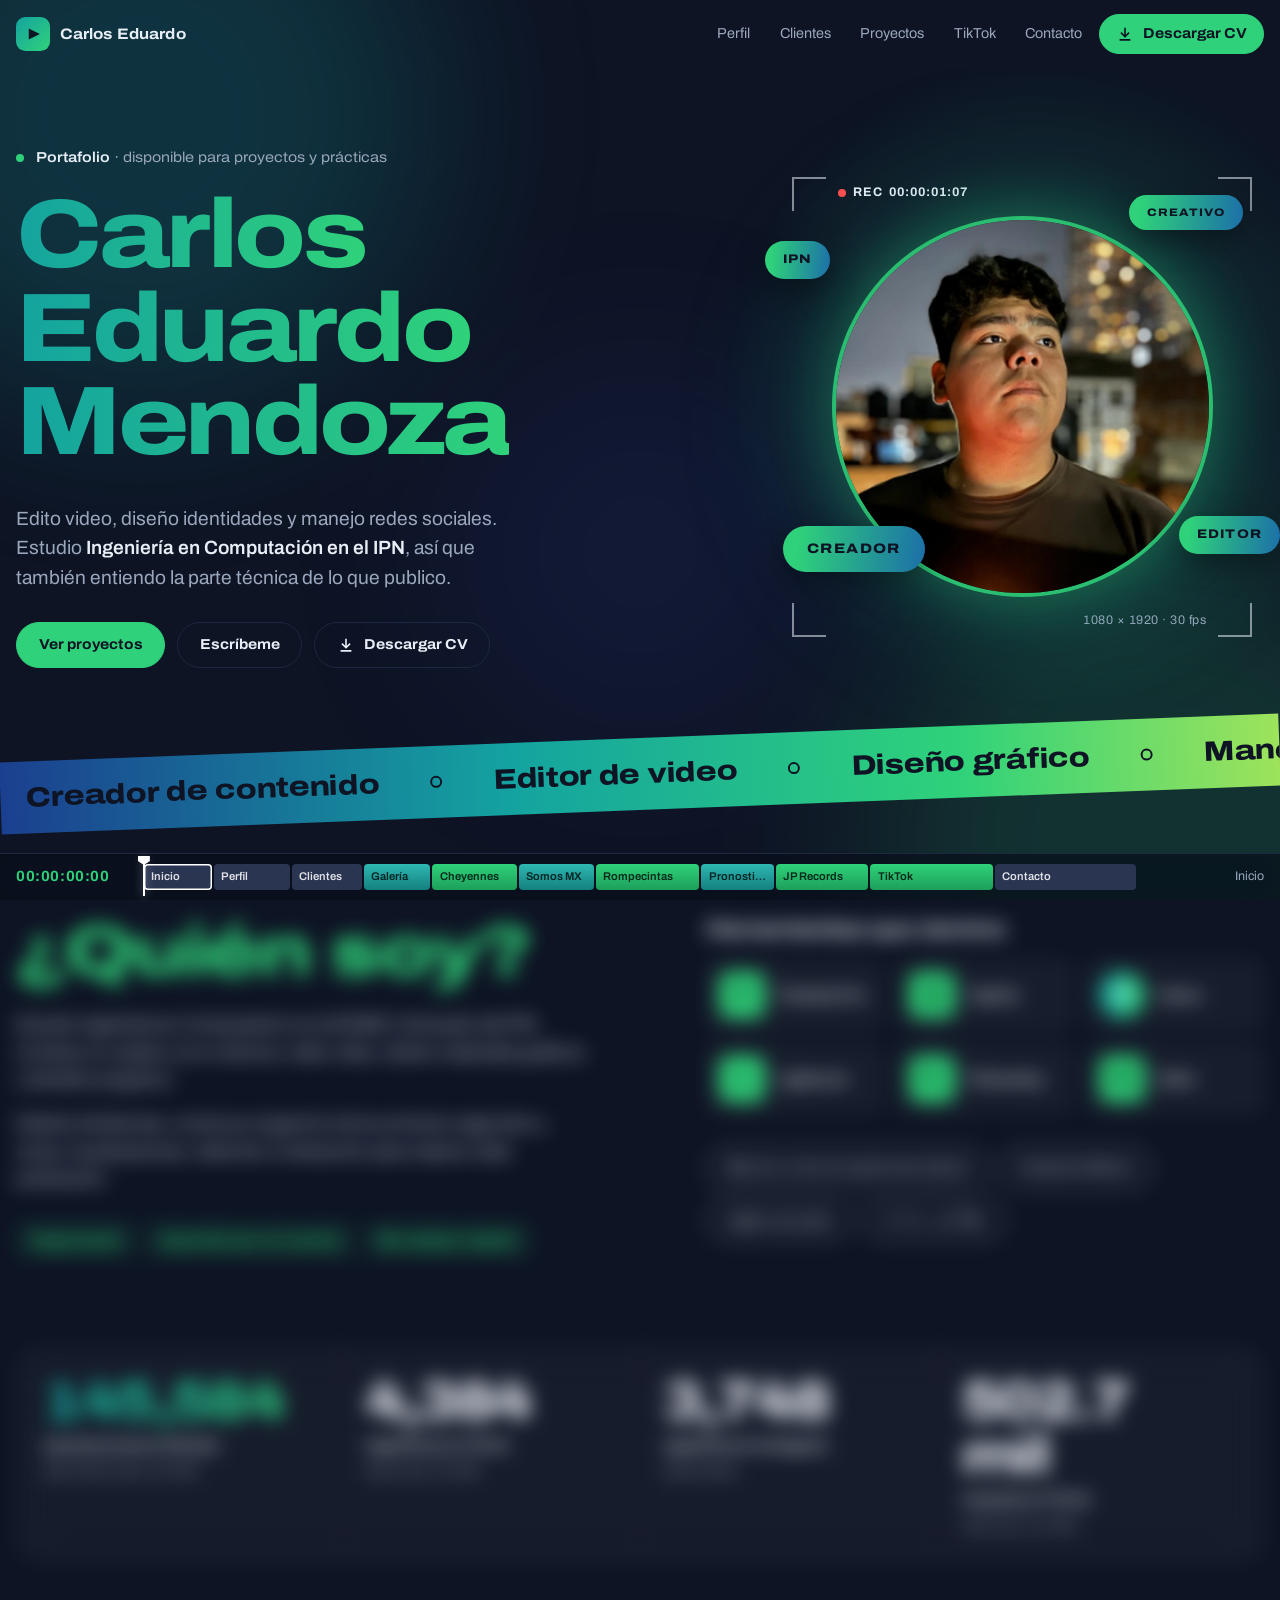
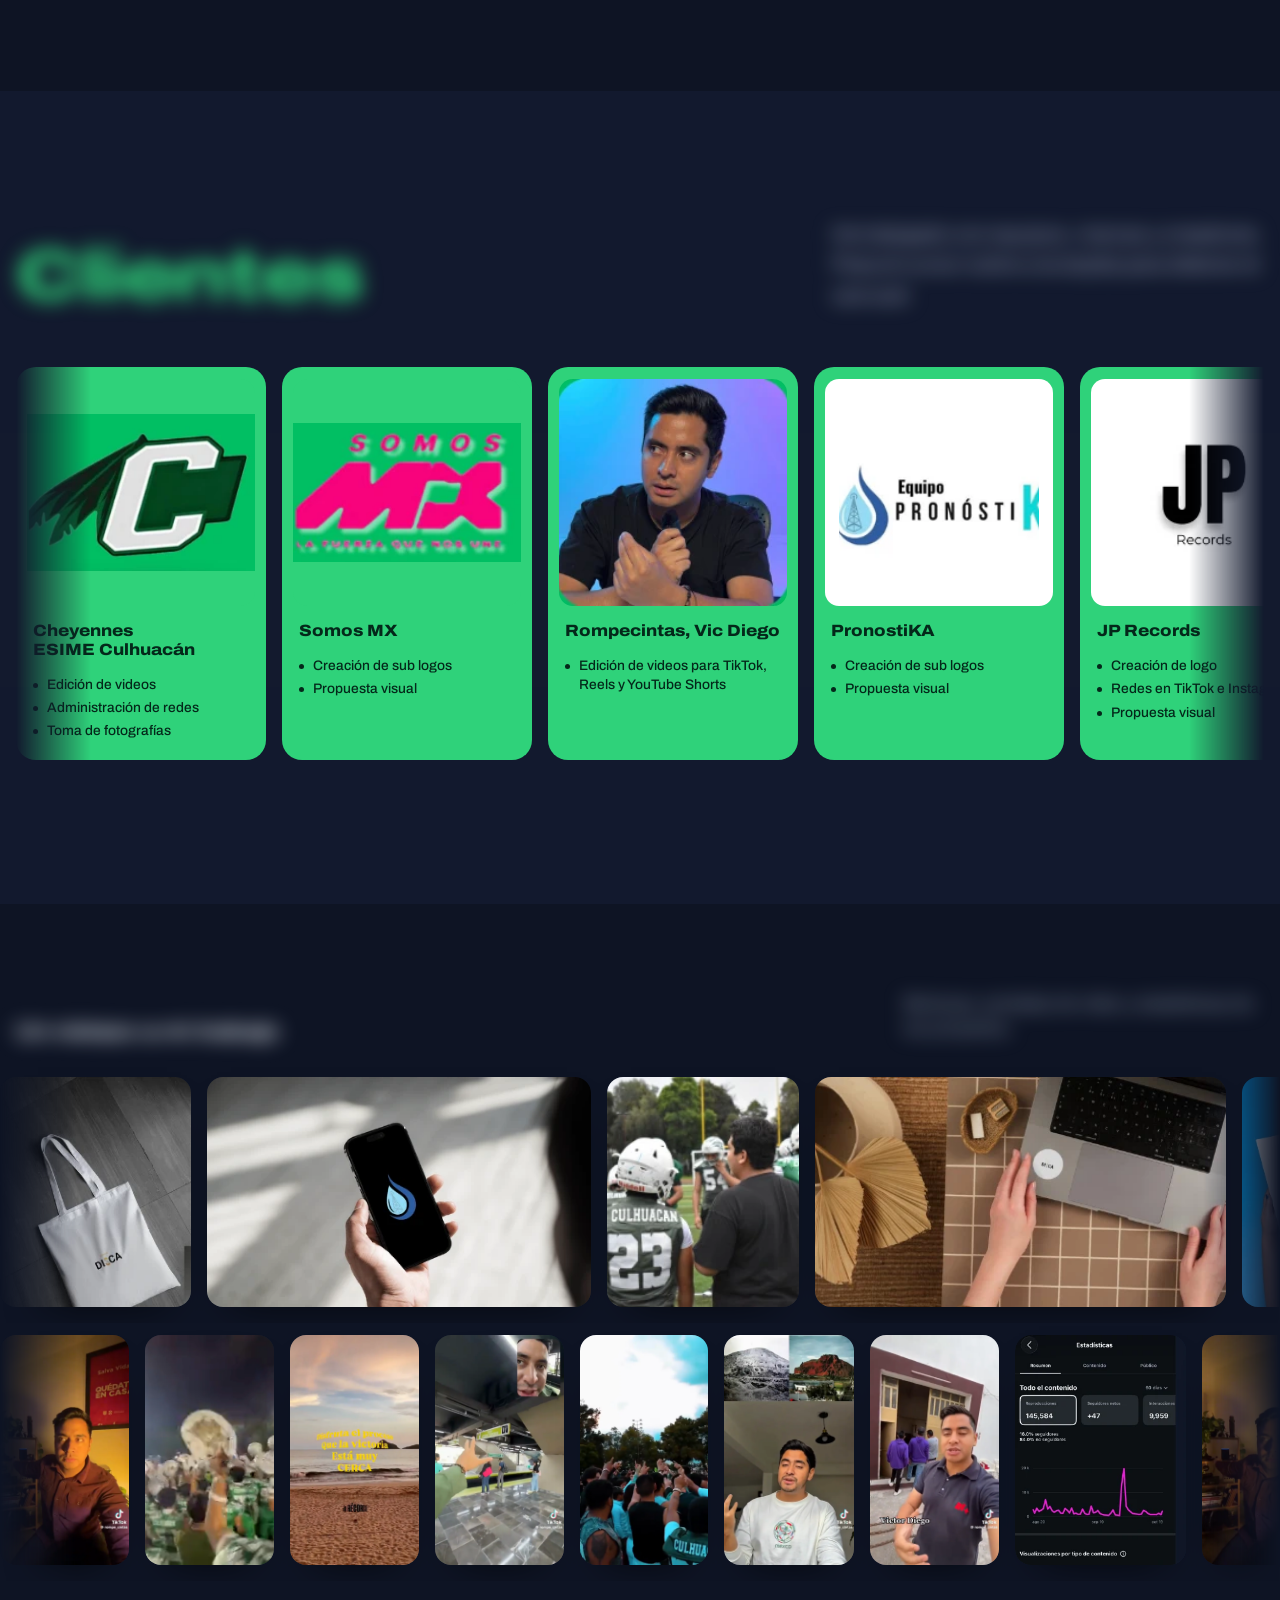
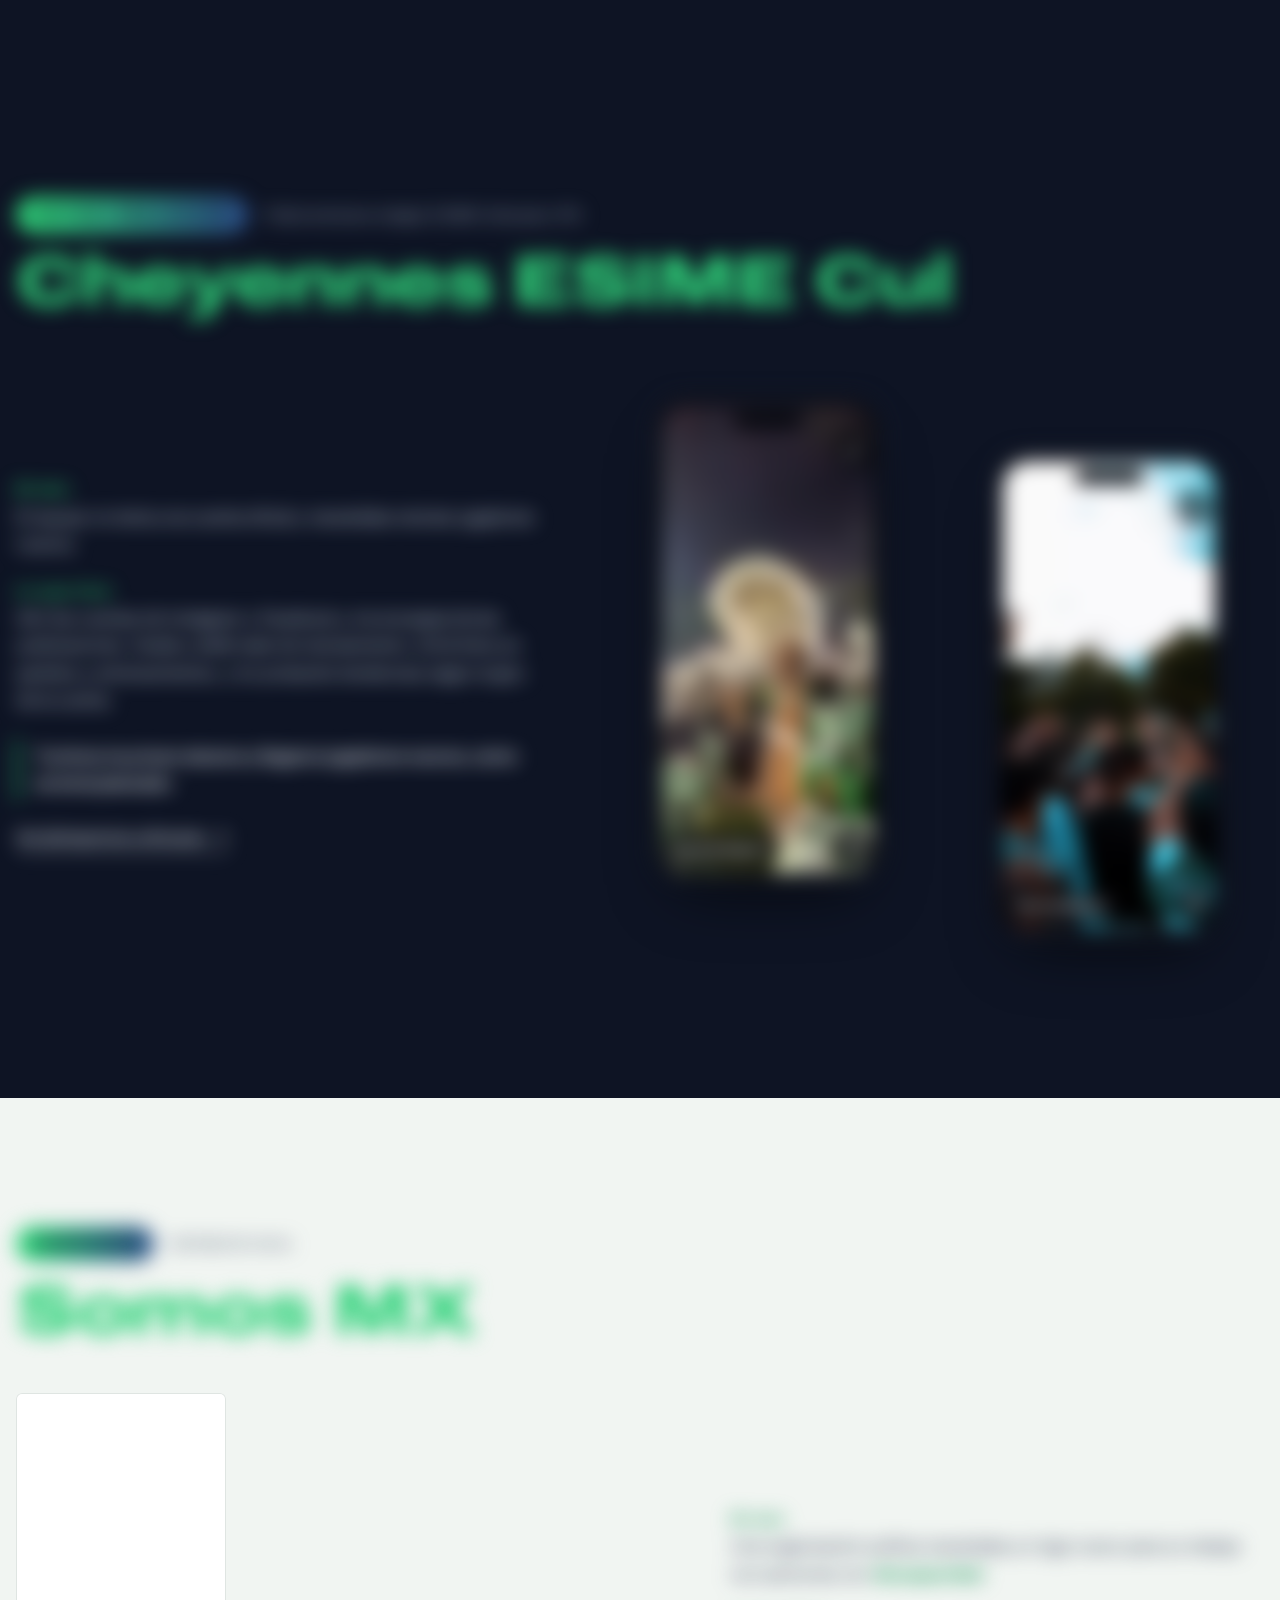
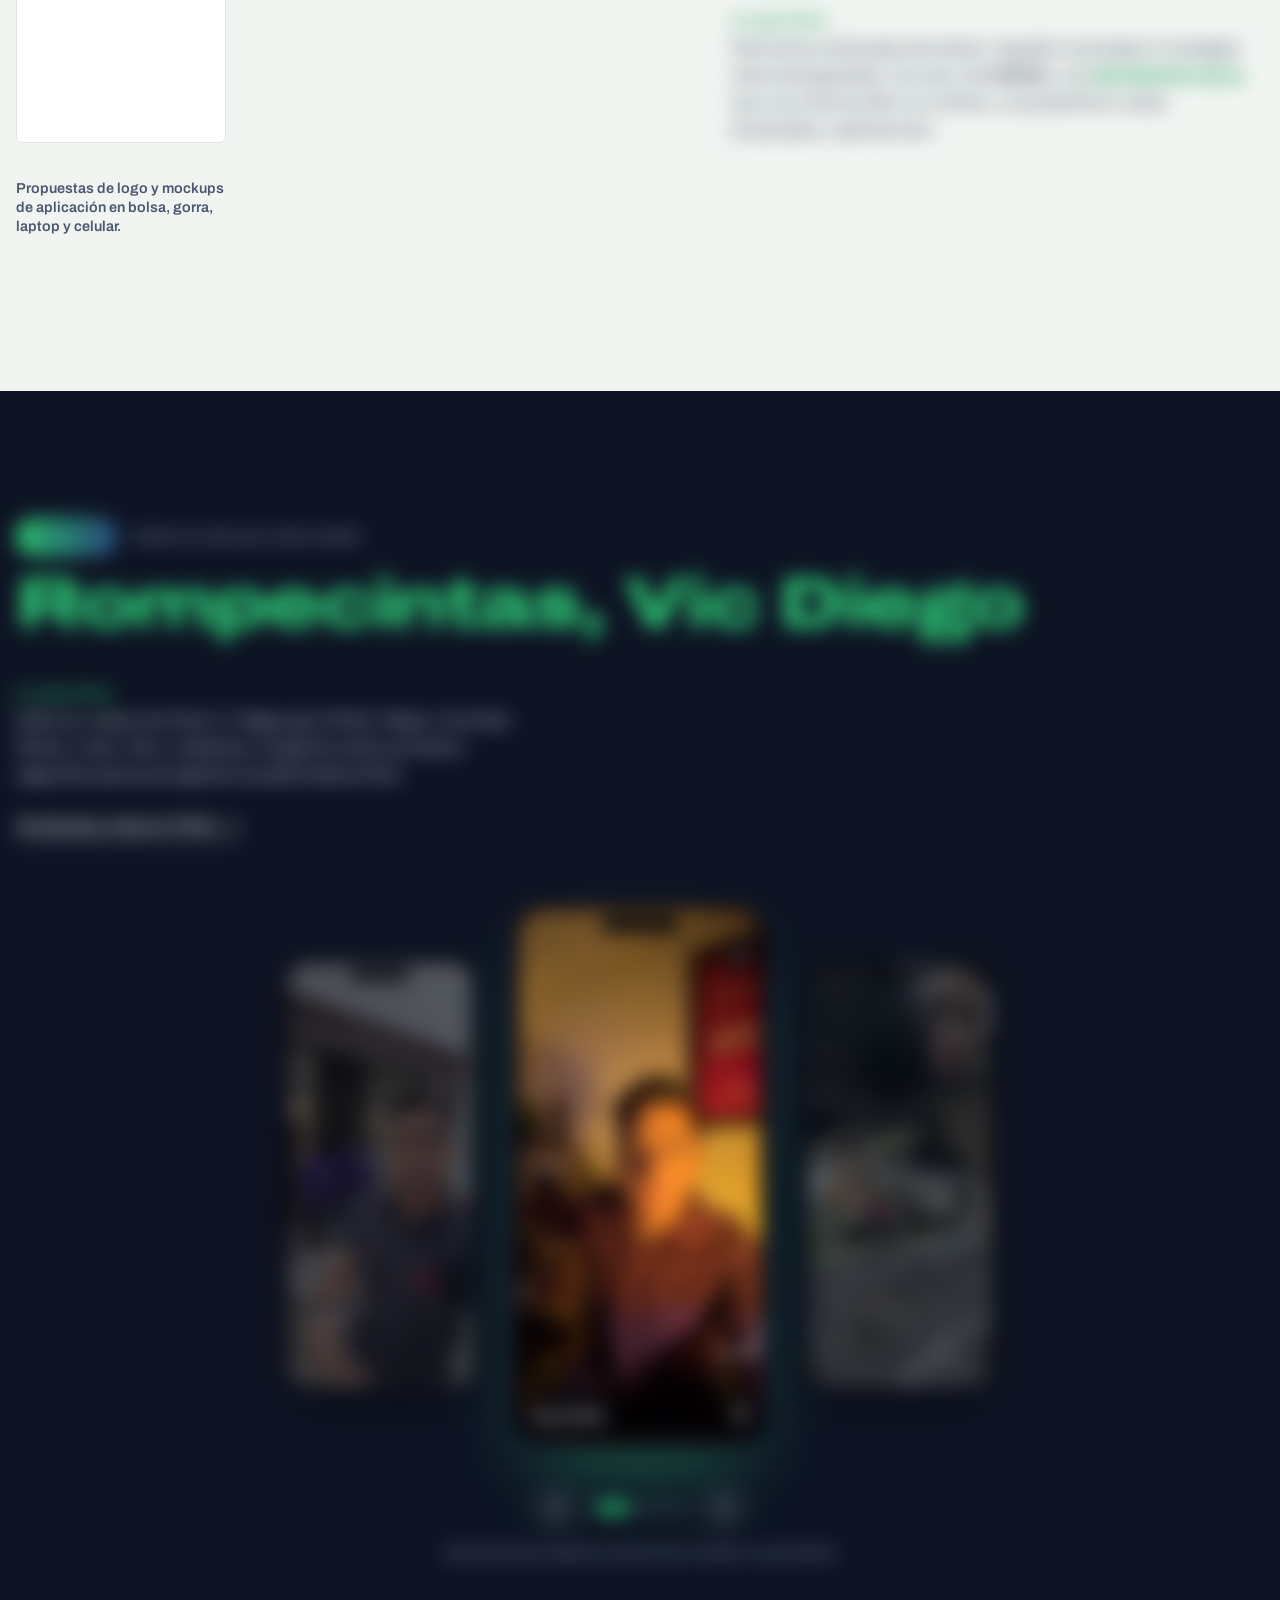
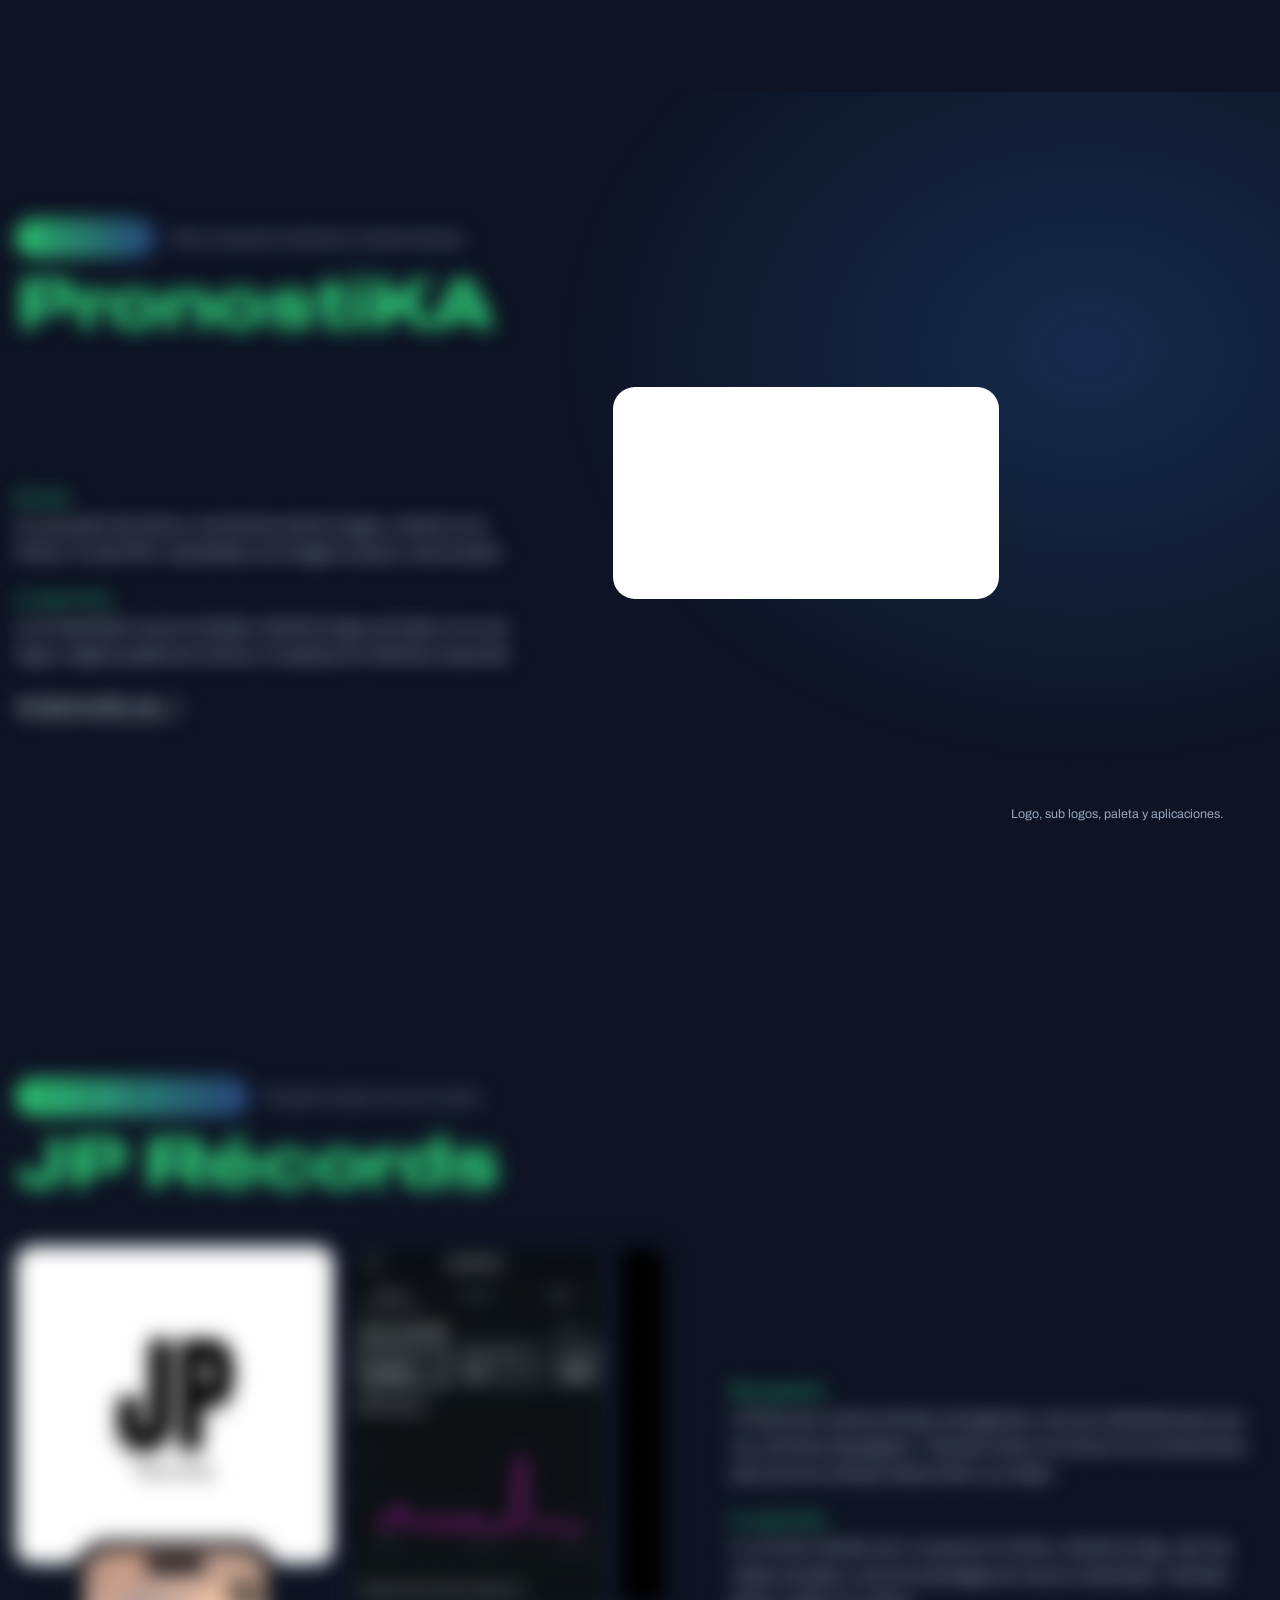
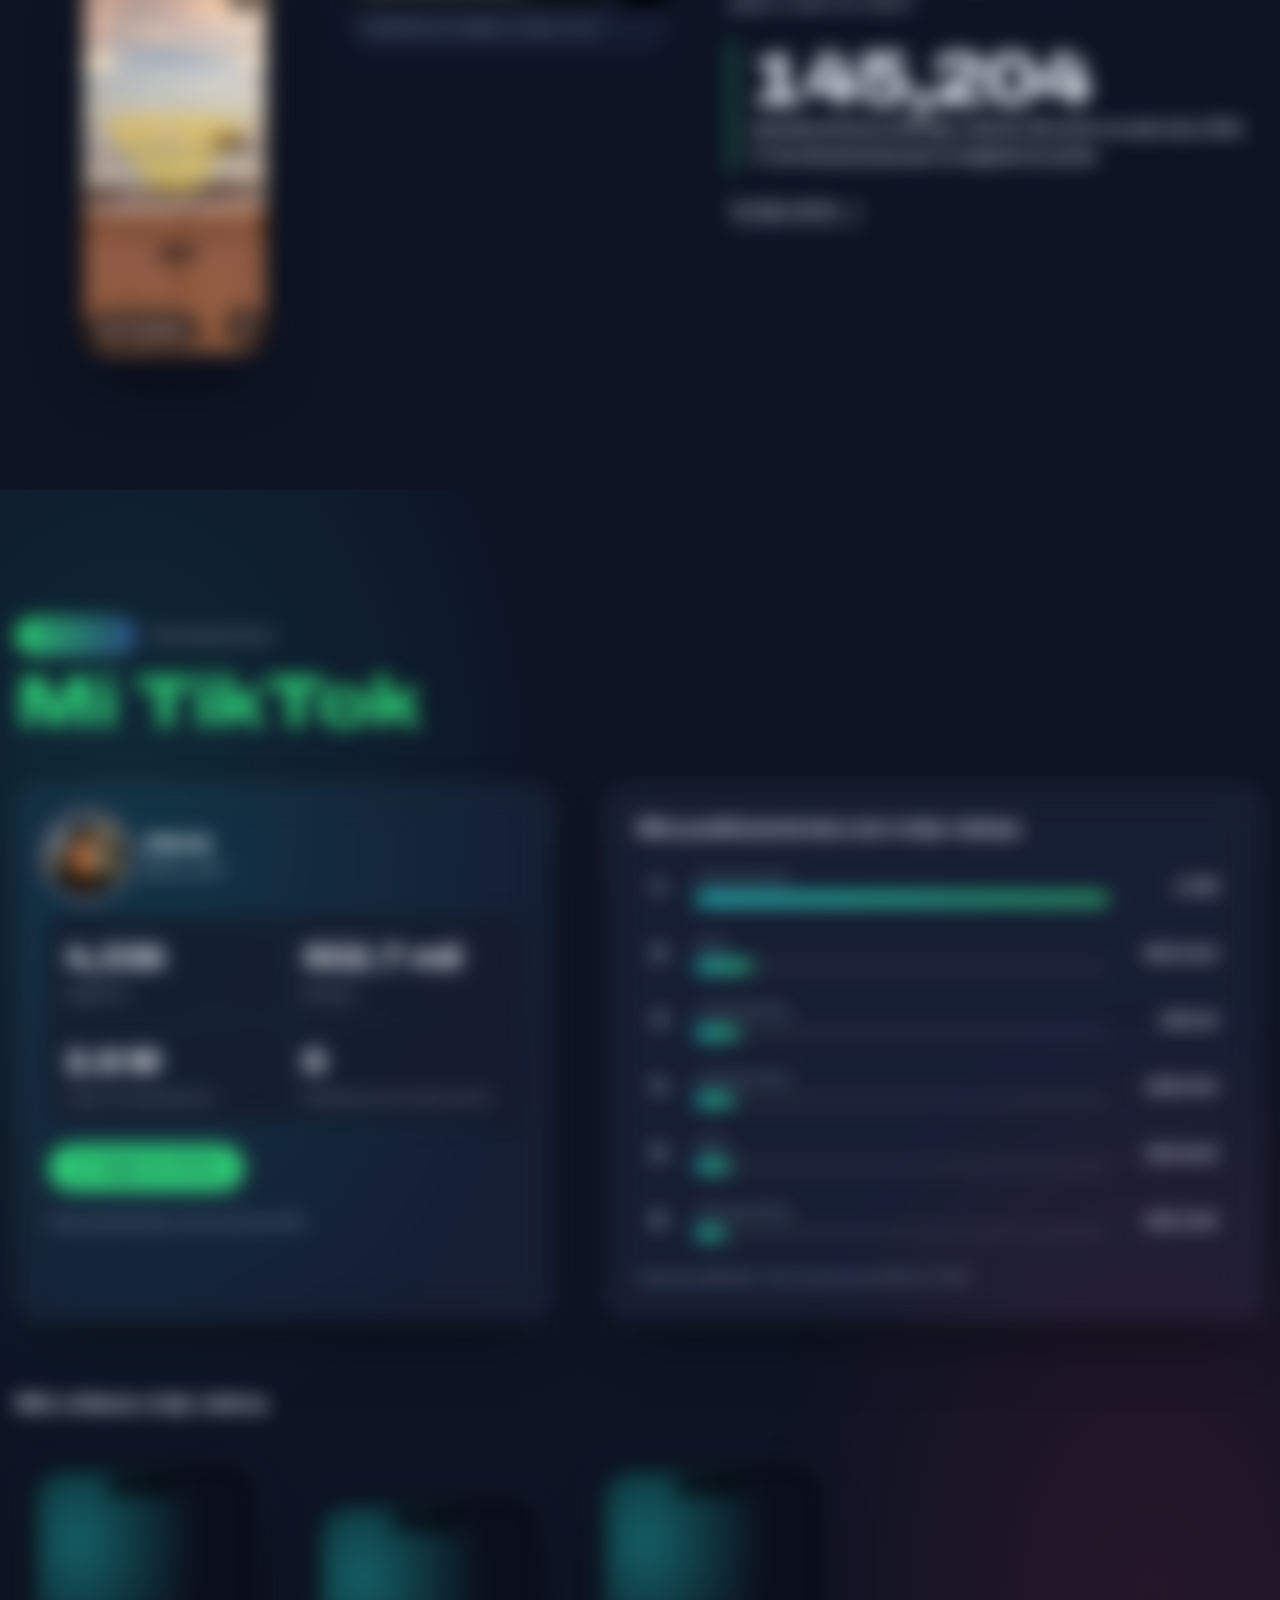
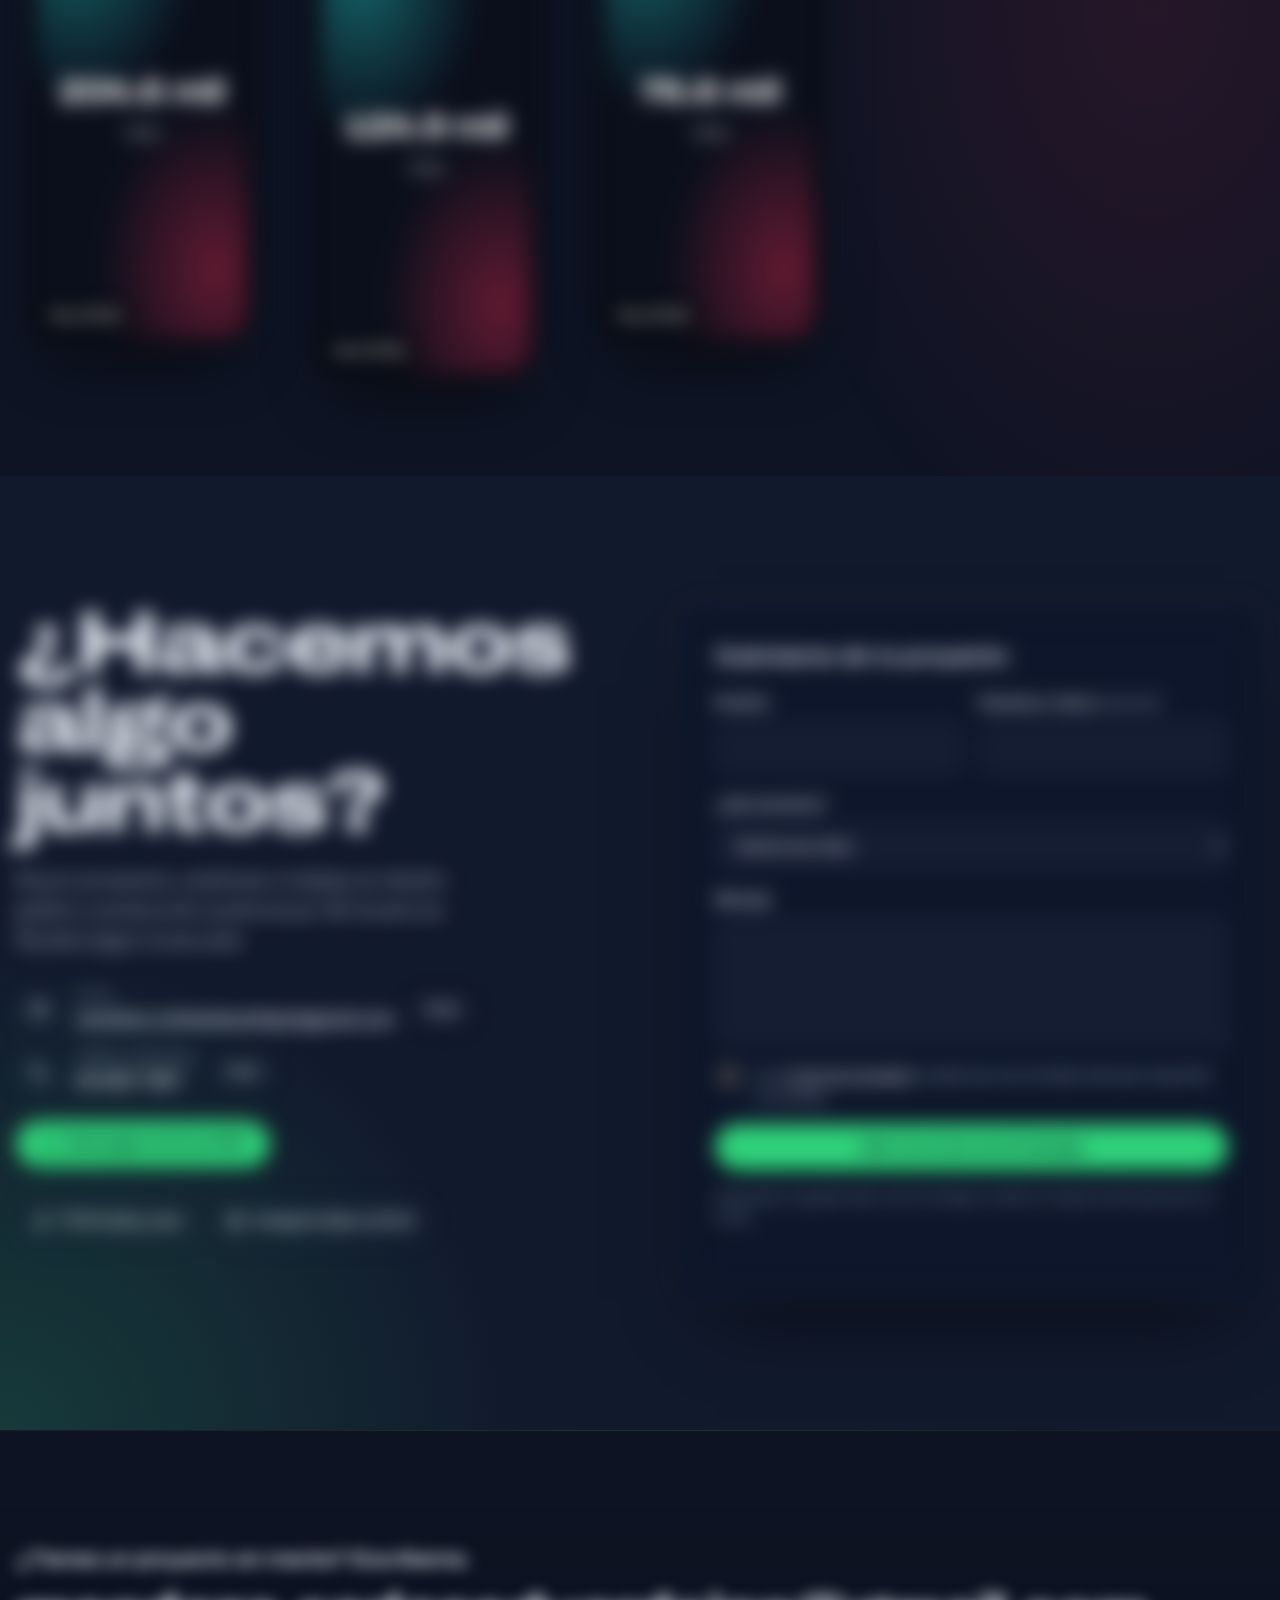
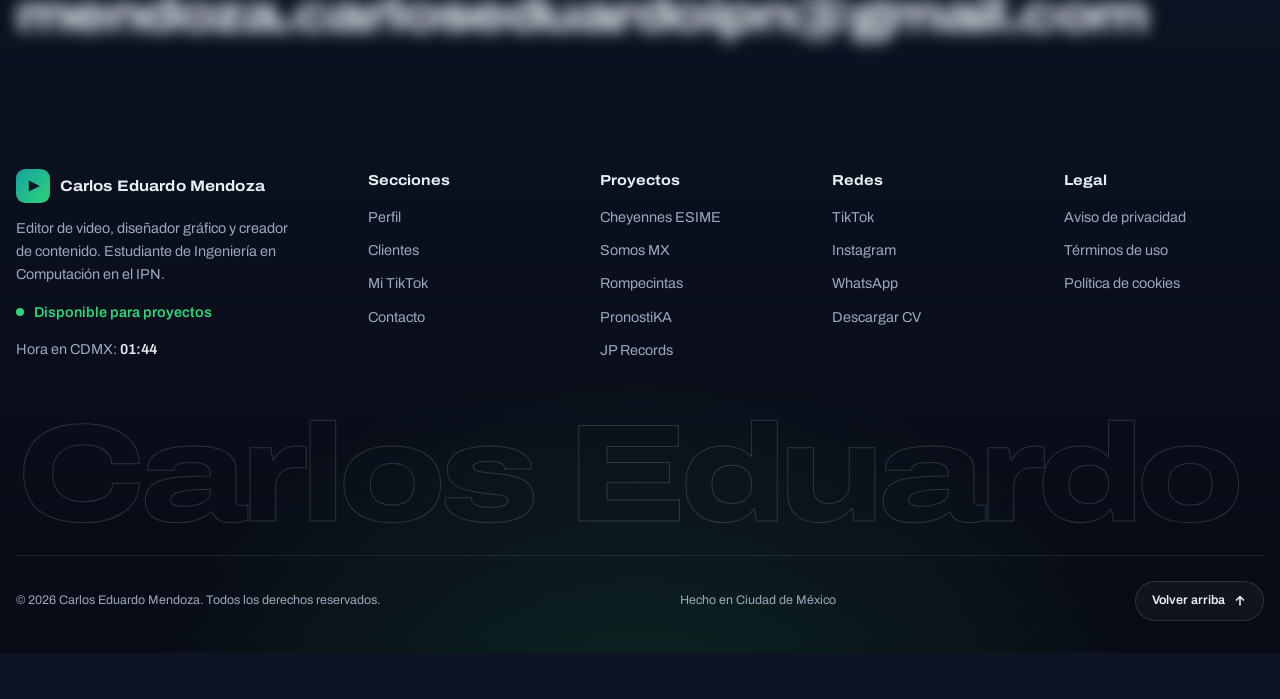
==== commit 84093657: "Mostrar animaciones aunque Windows tenga los efectos desactivados Co-Authored-By: Claude Opus 5.5 <n" ====
--- a/index.html
+++ b/index.html
@@ -32,10 +32,9 @@
   <script>
     document.documentElement.classList.add('js');
     (function () {
-      var reducido = window.matchMedia && window.matchMedia('(prefers-reduced-motion: reduce)').matches;
       var visto = false;
       try { visto = sessionStorage.getItem('intro-vista') === '1'; } catch (e) {}
-      if (!reducido && !visto) document.documentElement.classList.add('con-intro');
+      if (!visto) document.documentElement.classList.add('con-intro');
     })();
   </script>
 
--- a/assets/css/main.css
+++ b/assets/css/main.css
@@ -1623,13 +1623,8 @@
 }
 
 @media (prefers-reduced-motion: reduce) {
-  *, *::before, *::after {
-    animation-duration: 0.001ms !important;
-    animation-iteration-count: 1 !important;
-    transition-duration: 0.001ms !important;
-    scroll-behavior: auto !important;
-  }
-  .franja__pista, .ambiente span { animation: none; }
+  html { scroll-behavior: auto; }
+  .ambiente span { animation: none; }
   .portada__rejilla > div:first-child, .portada .visor { transform: none !important; translate: none !important; scale: none !important; rotate: none !important; opacity: 1 !important; filter: none !important; }
 }
 
@@ -1973,8 +1968,4 @@
   .visor-video__cerrar { top: 8px; right: 8px; }
 }
 
-@media (prefers-reduced-motion: reduce) {
-  .intro { display: none !important; }
-  .js main > section.seccion-espera::after, .js main > section.seccion-viva::after { display: none; }
-  .carrusel.listo .telefono { transition: none; }
-}
+
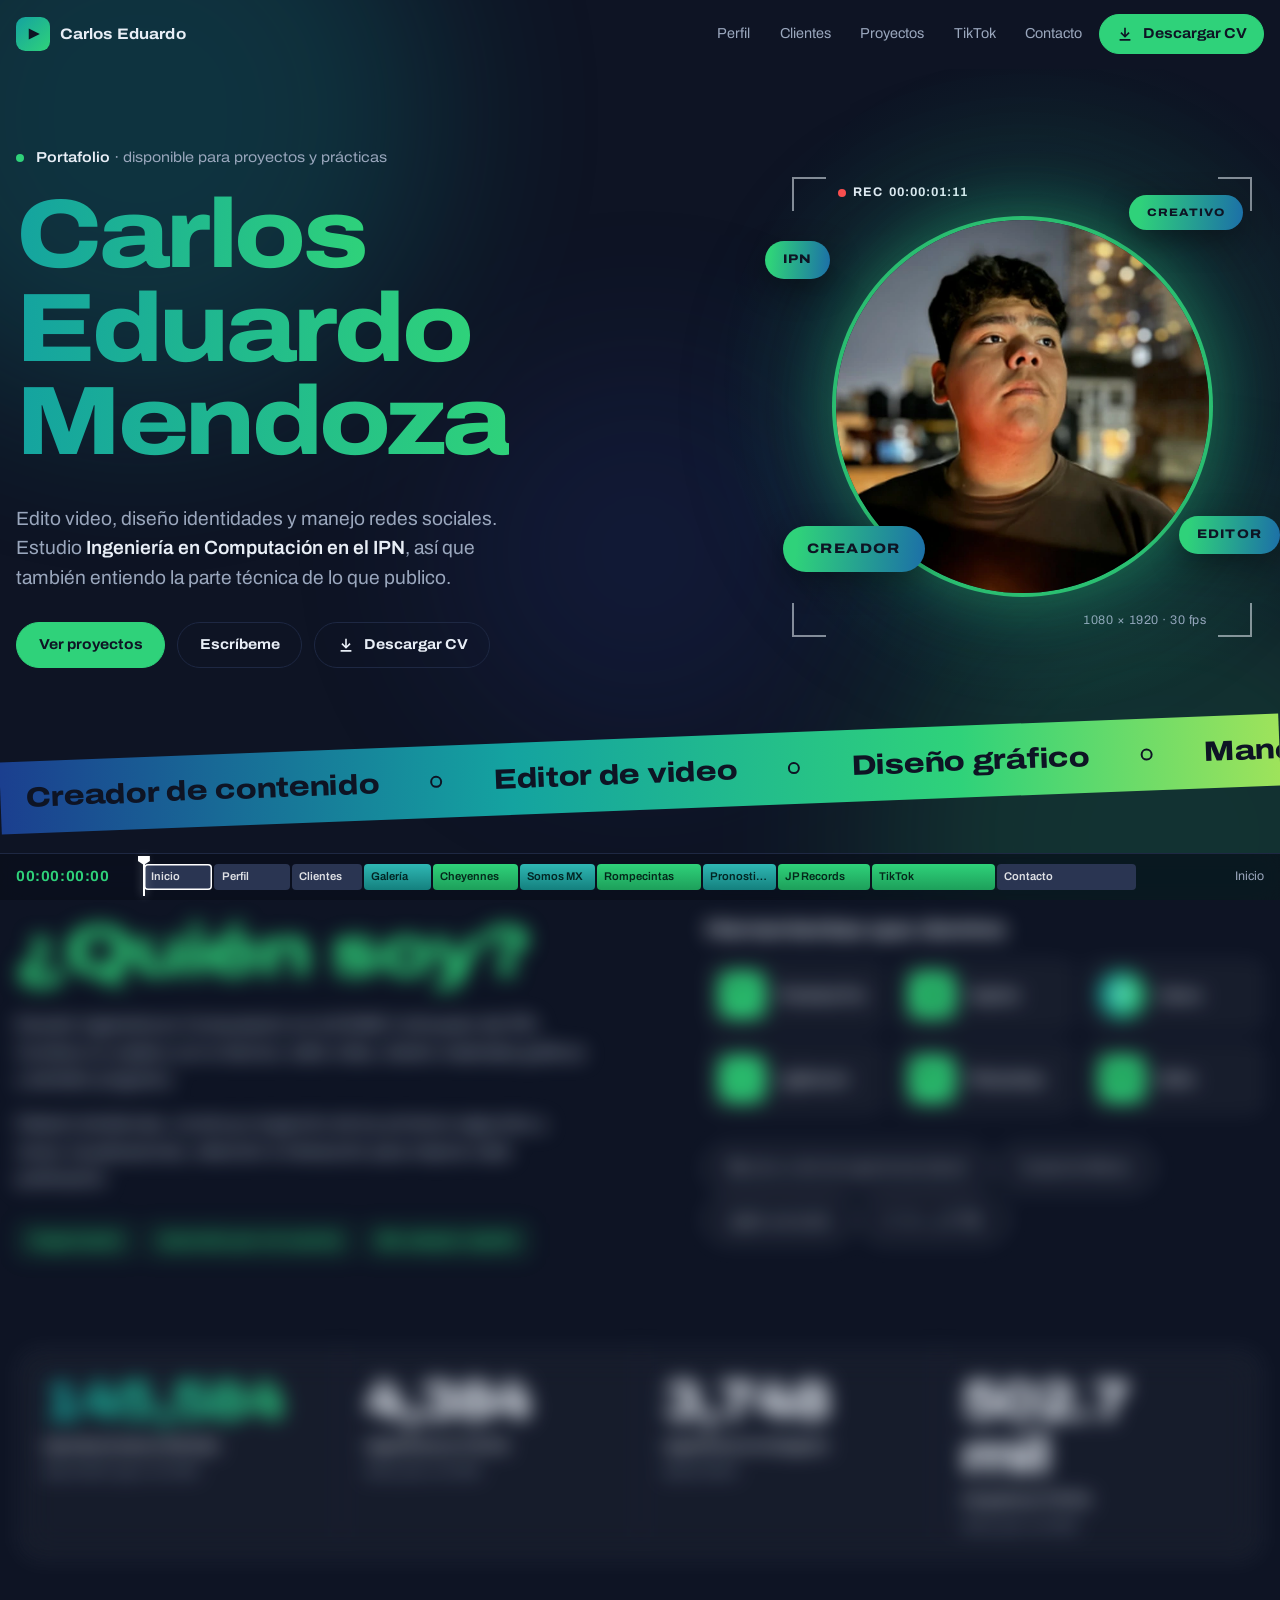
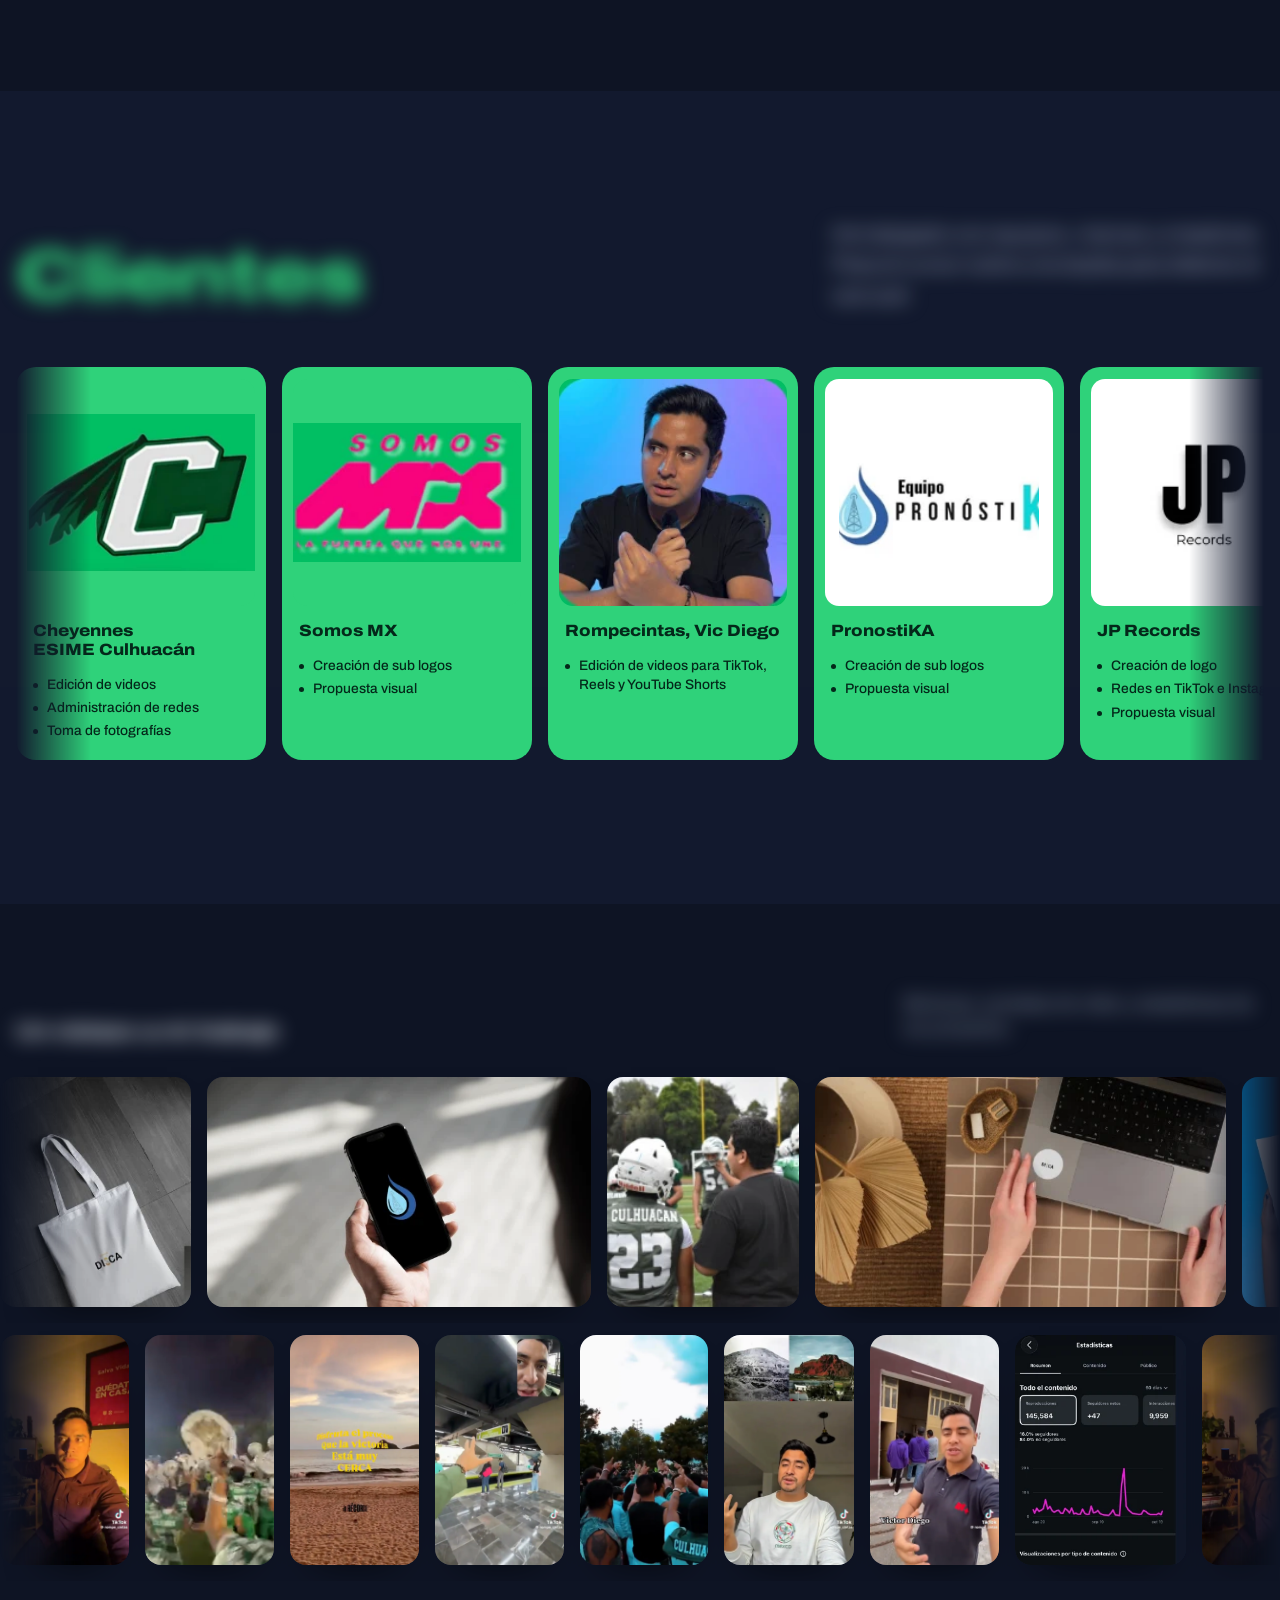
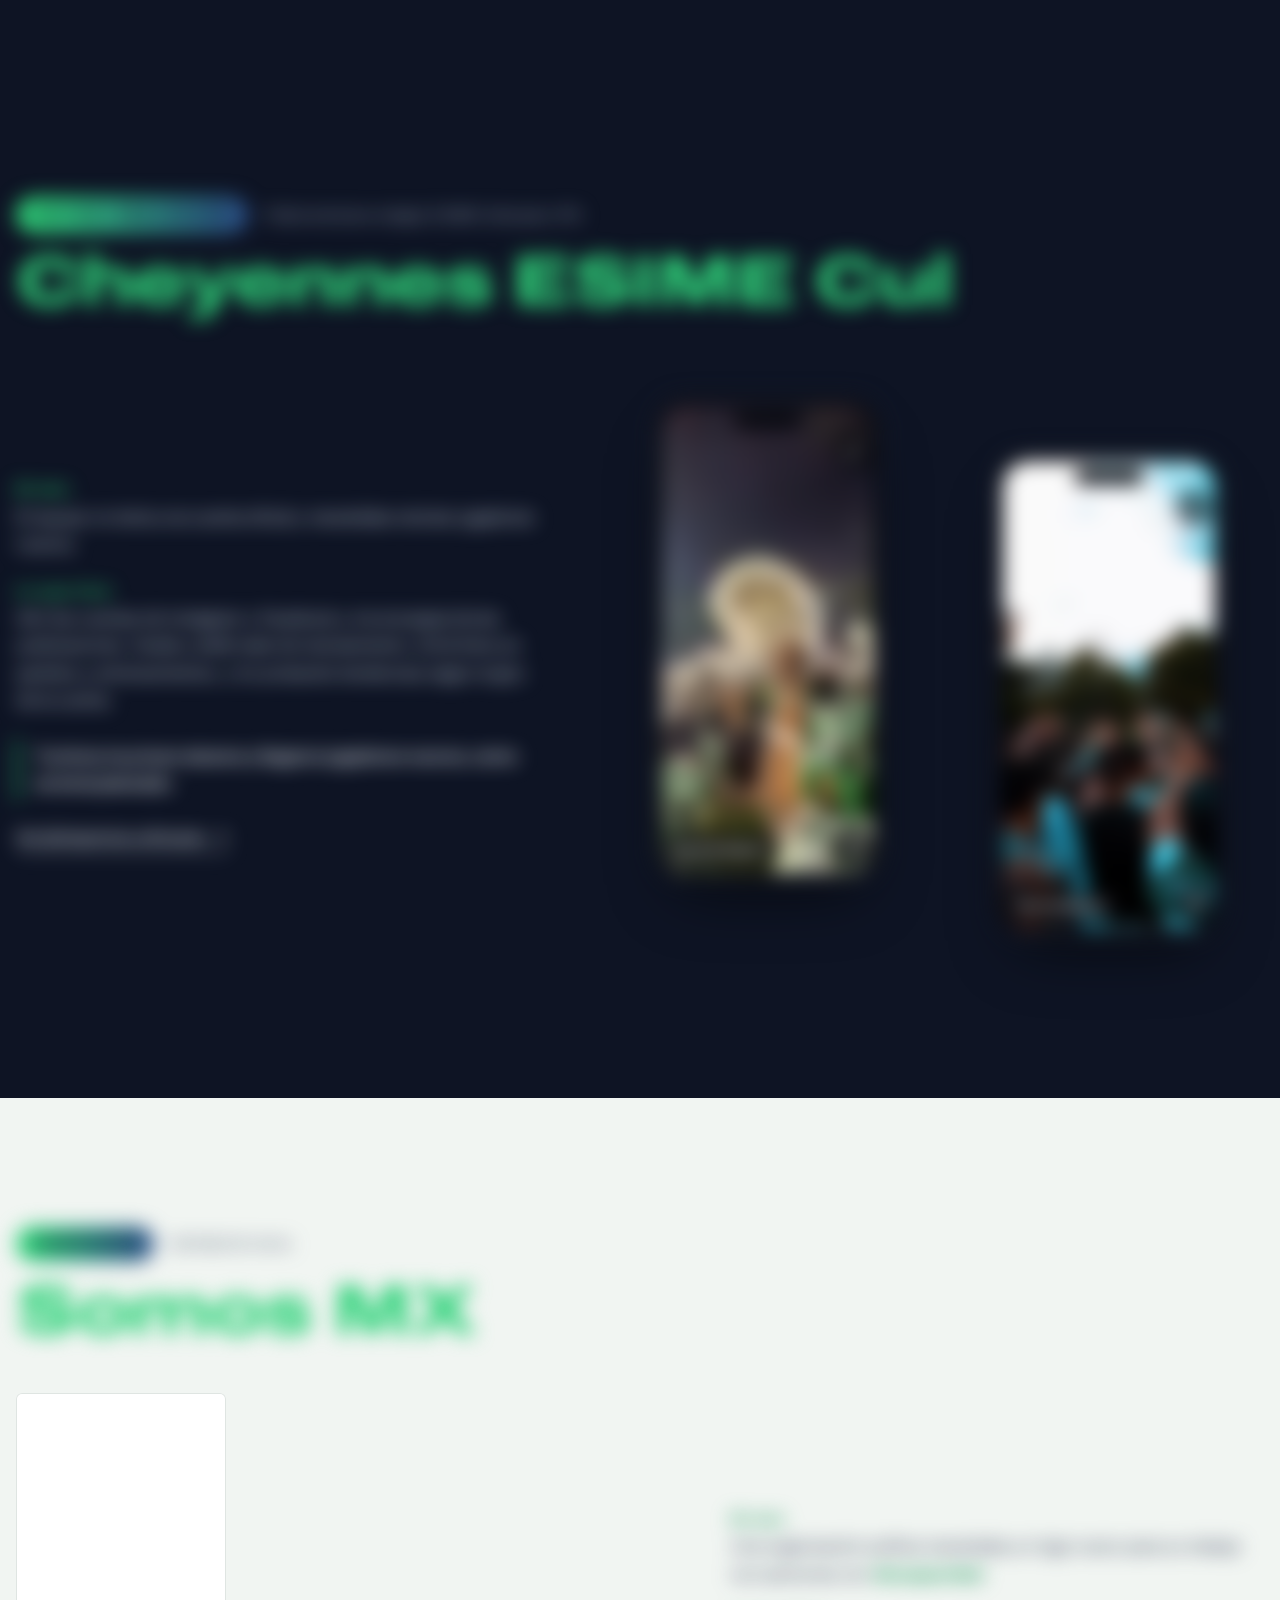
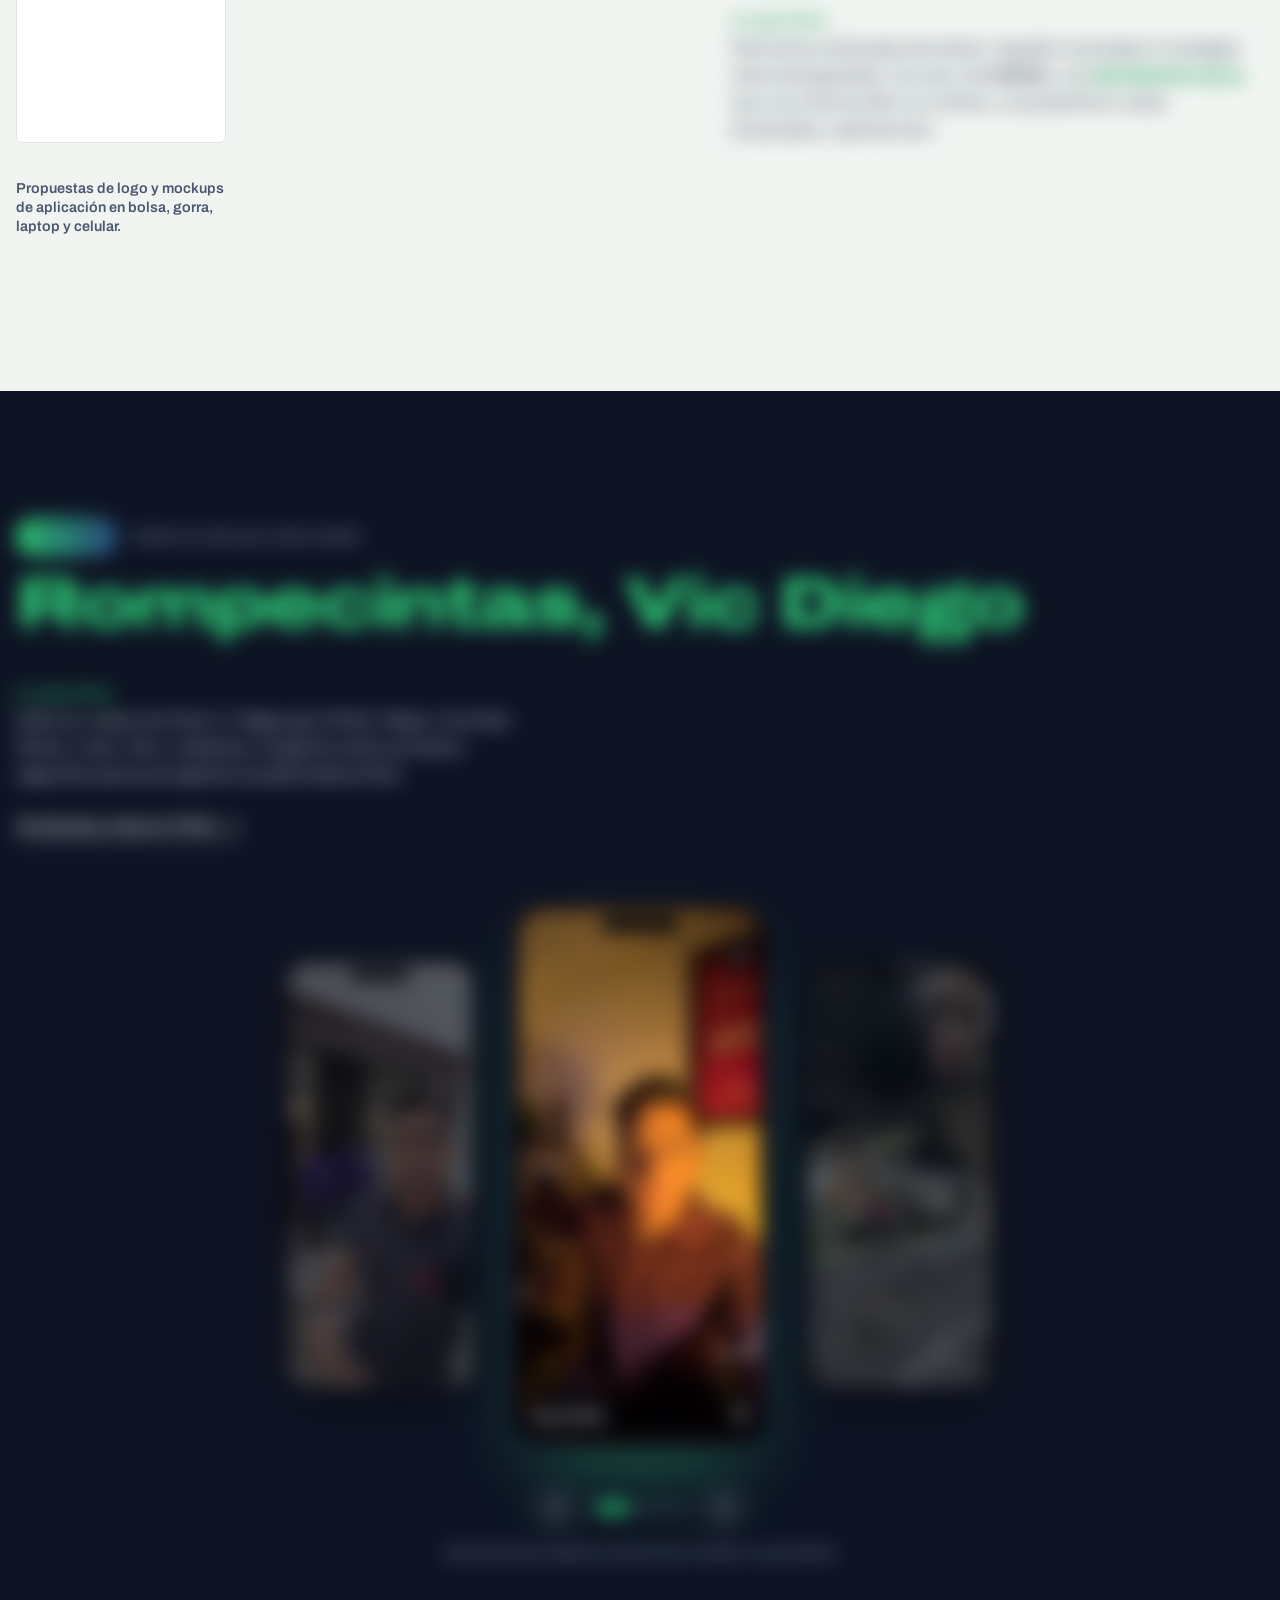
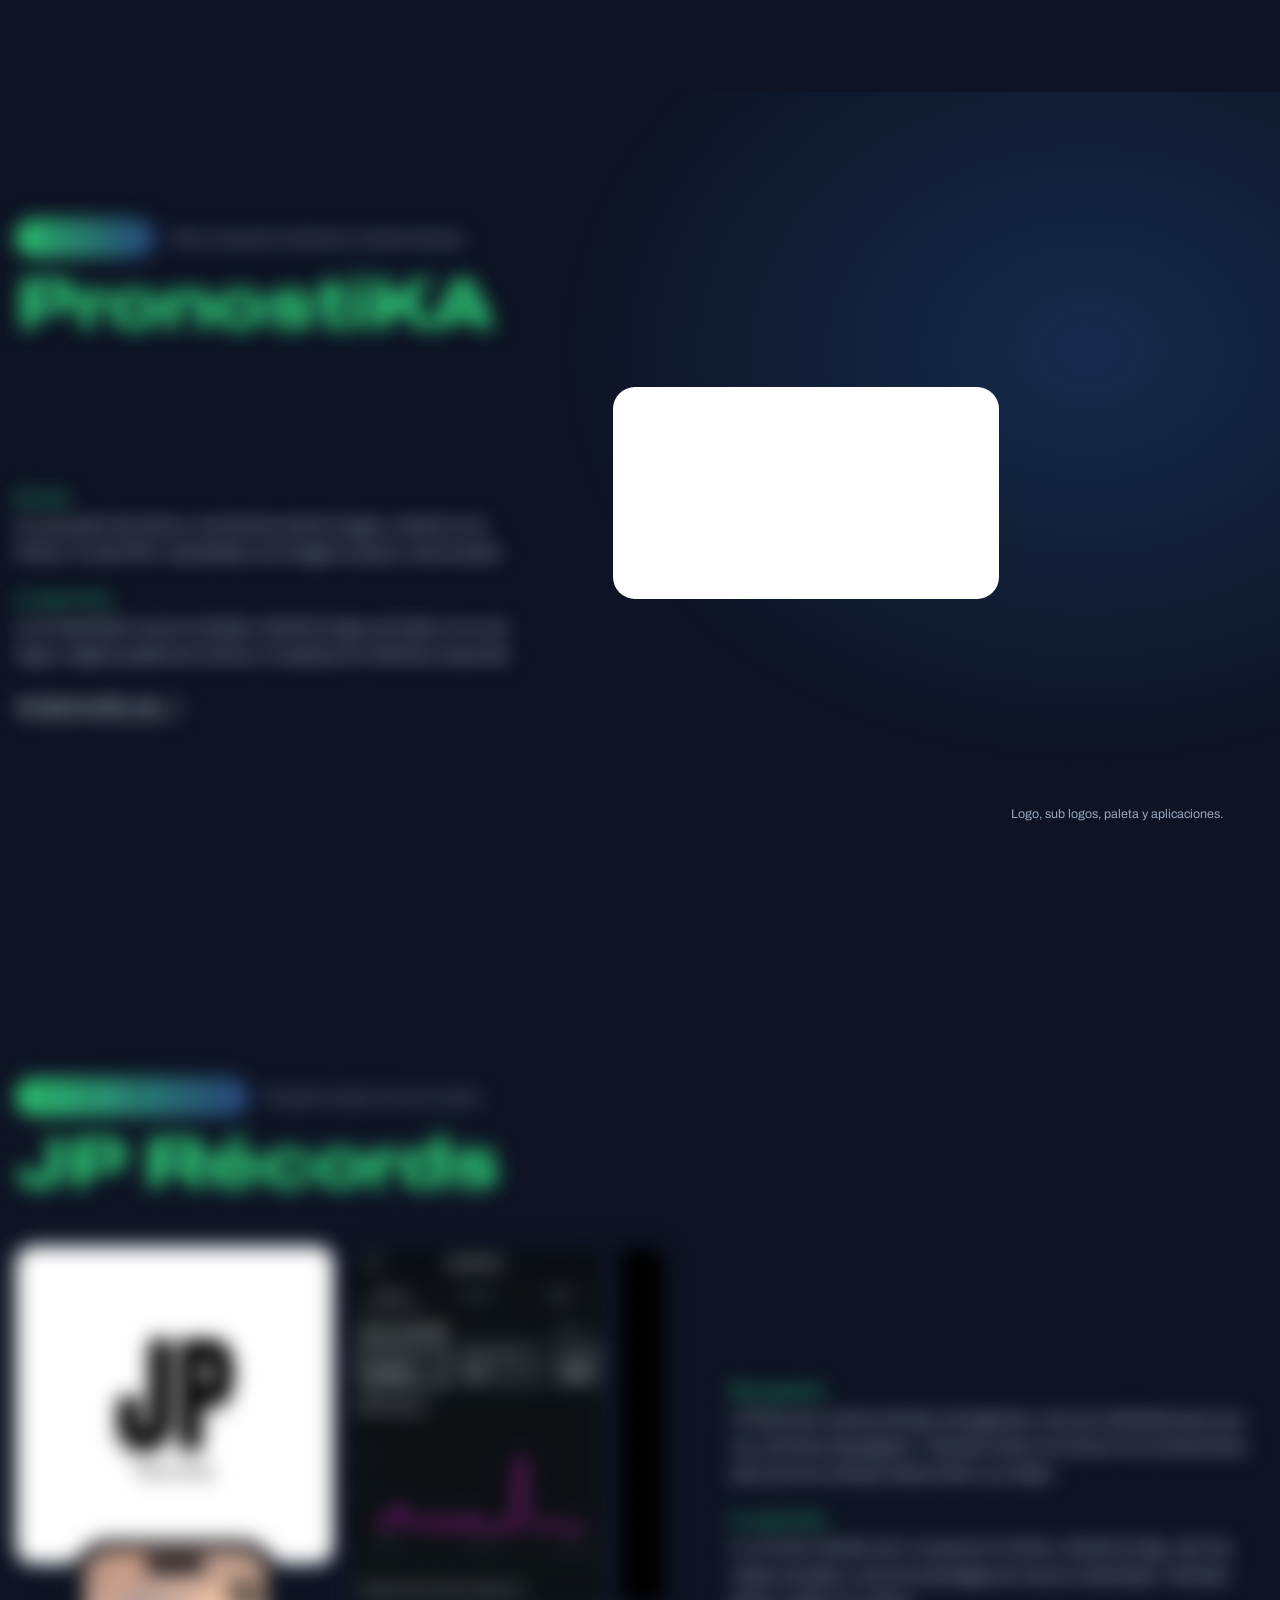
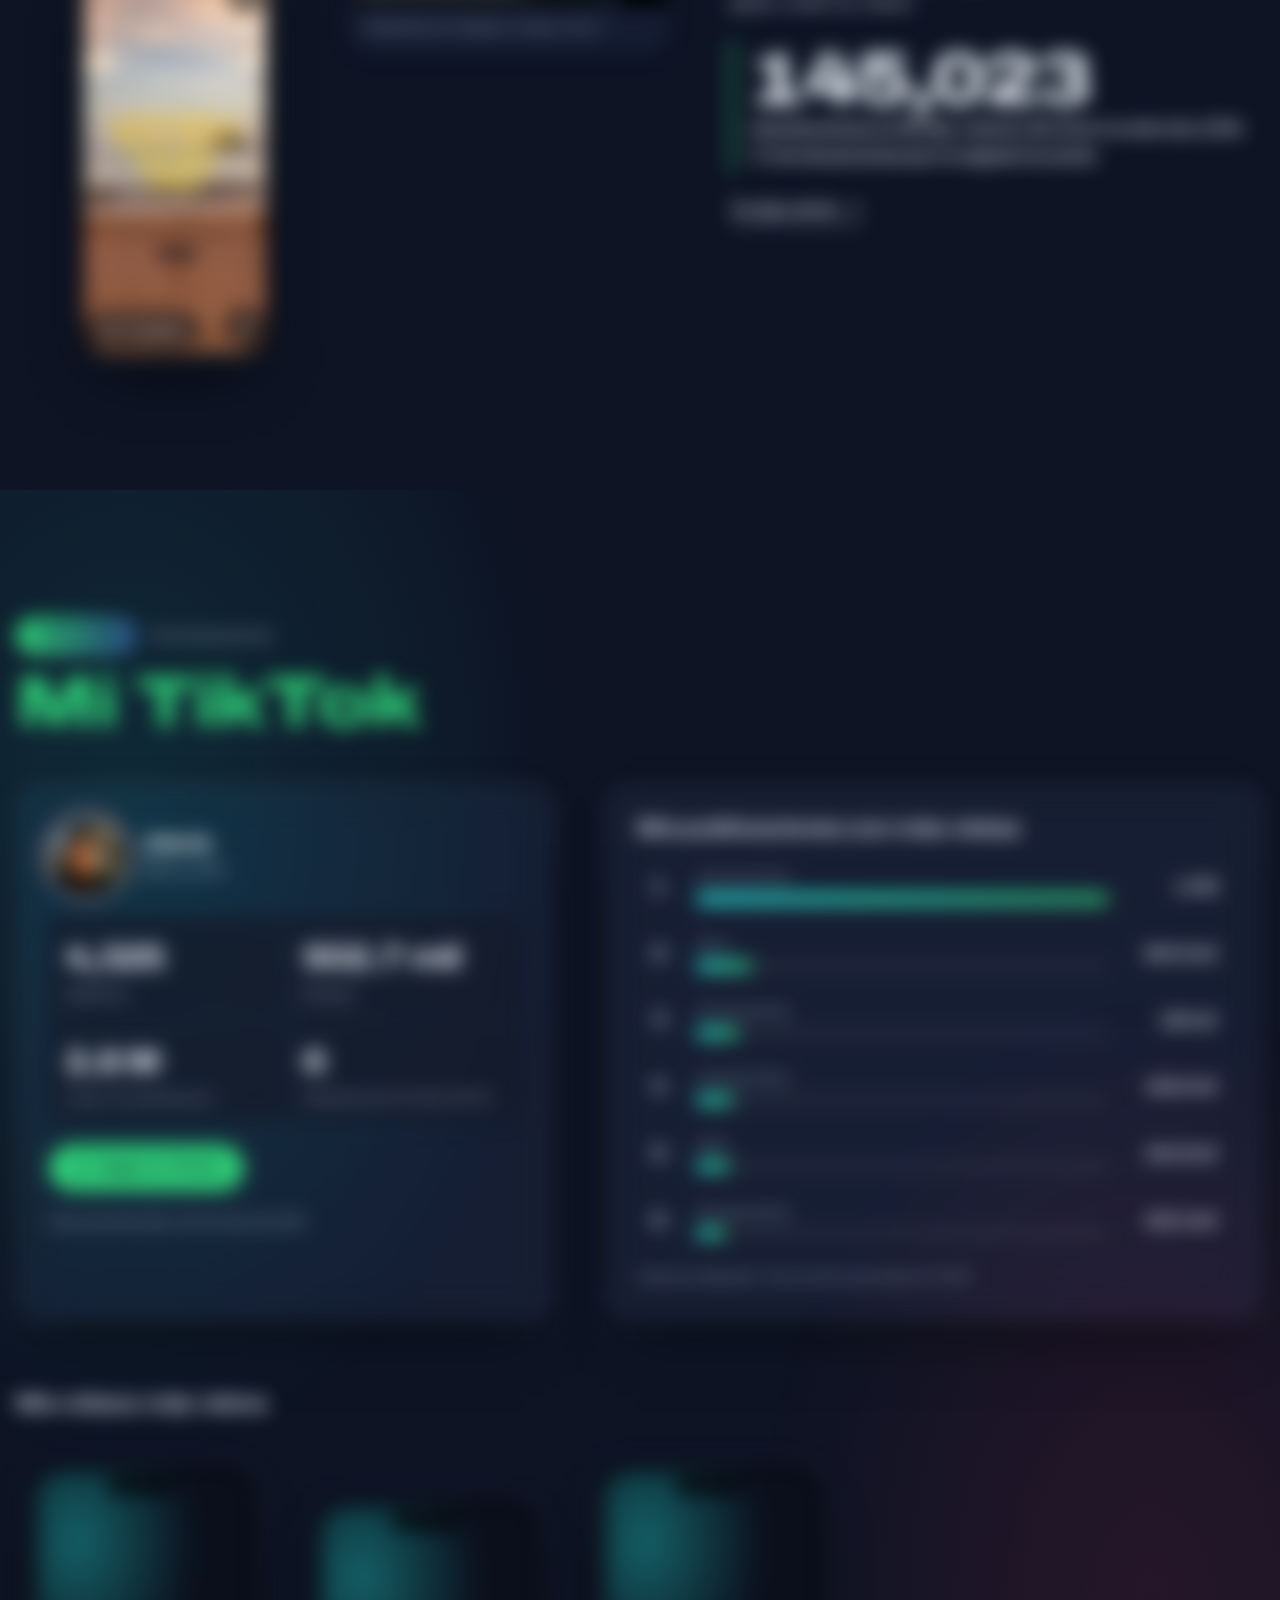
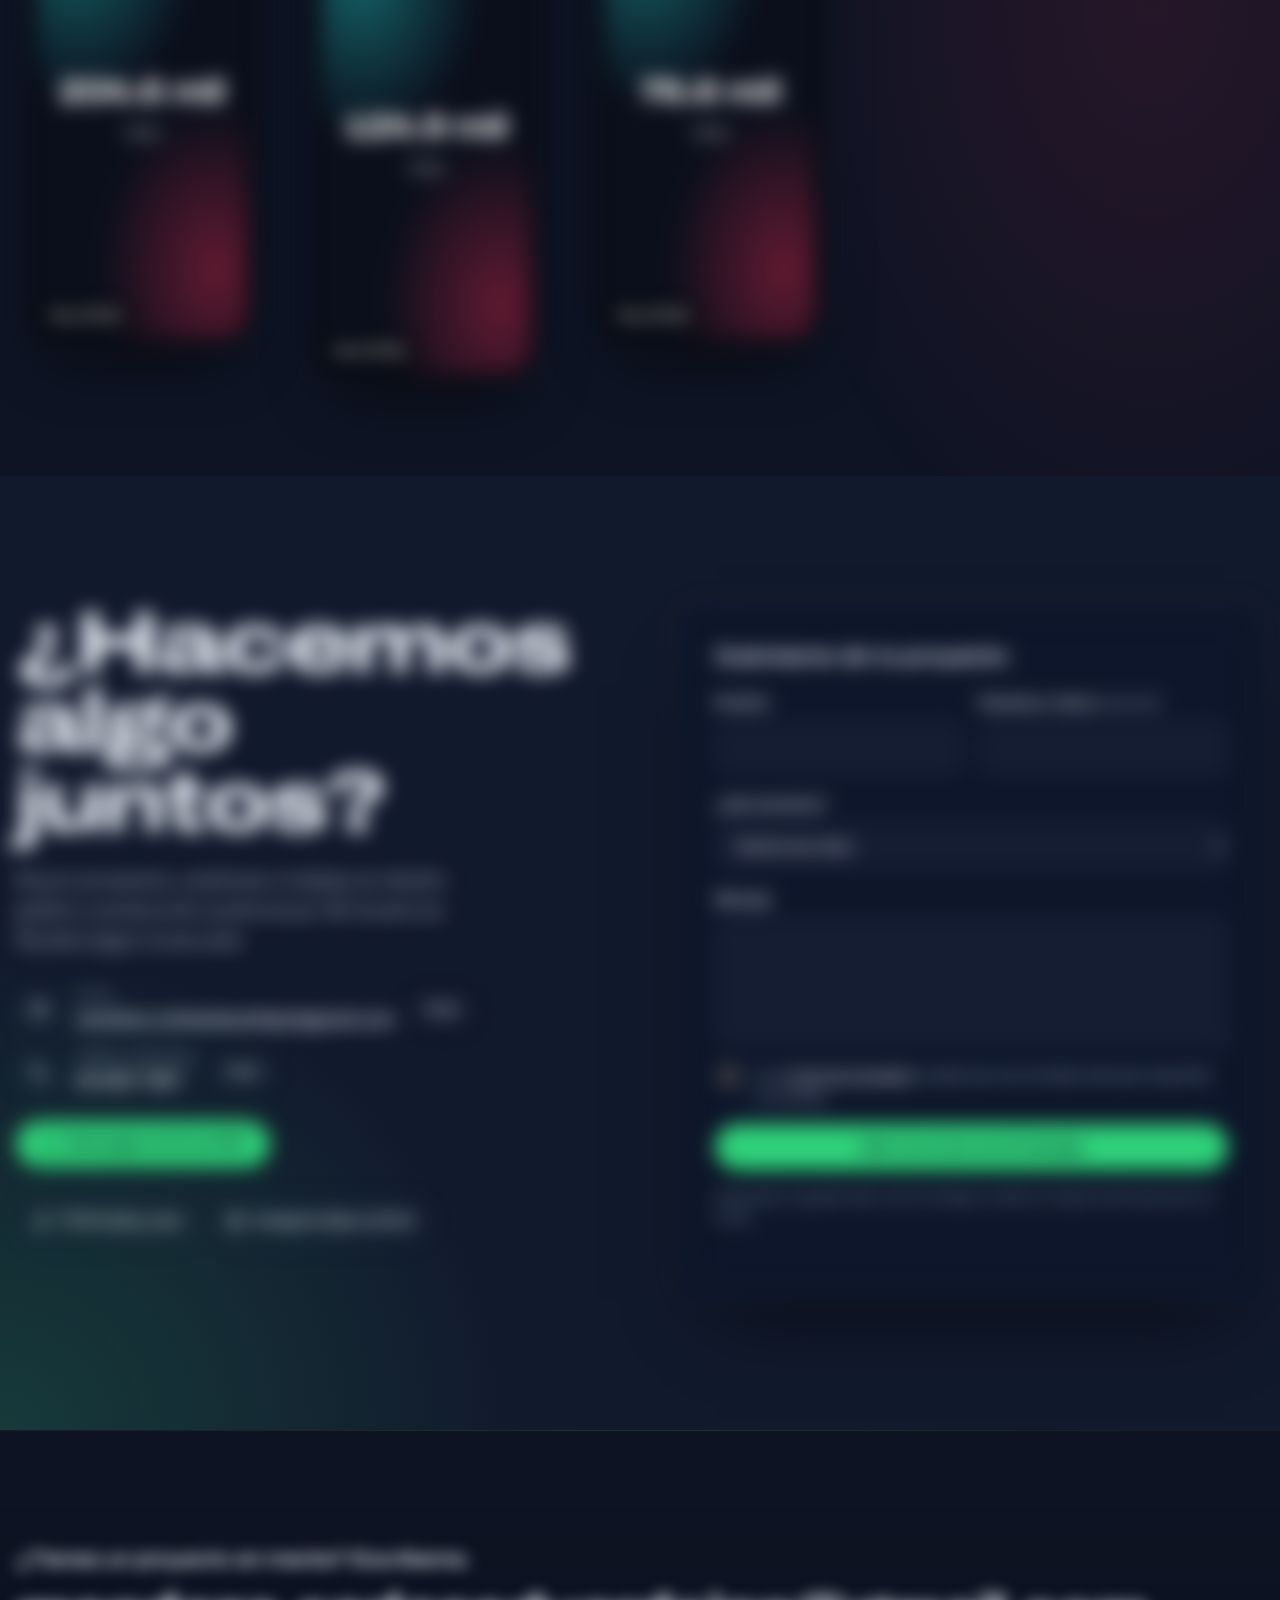
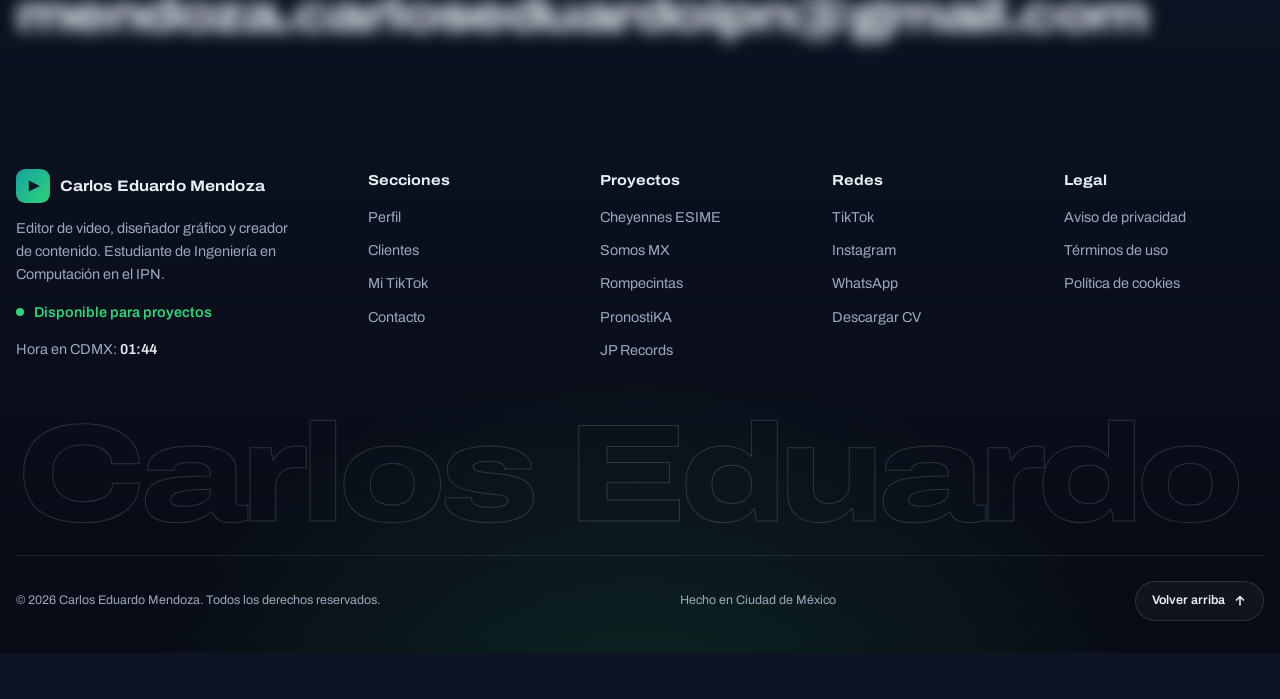
==== commit 6f1d281d: "Versionar CSS y JS para evitar caché vieja Co-Authored-By: Claude Opus 5.5 <noreply@anthropic.com> C" ====
--- a/index.html
+++ b/index.html
@@ -27,7 +27,7 @@
   <link rel="preconnect" href="https://fonts.googleapis.com">
   <link rel="preconnect" href="https://fonts.gstatic.com" crossorigin>
   <link rel="stylesheet" href="https://fonts.googleapis.com/css2?family=Archivo:wdth,wght@62..125,400..800&display=swap">
-  <link rel="stylesheet" href="assets/css/main.css">
+  <link rel="stylesheet" href="assets/css/main.css?v=202610222143">
 
   <script>
     document.documentElement.classList.add('js');
@@ -667,8 +667,8 @@
     </div>
   </nav>
 
-  <script src="assets/js/config.js"></script>
-  <script src="assets/js/main.js"></script>
-  <script src="assets/js/dinamica.js"></script>
+  <script src="assets/js/config.js?v=202610222143"></script>
+  <script src="assets/js/main.js?v=202610222143"></script>
+  <script src="assets/js/dinamica.js?v=202610222143"></script>
 </body>
 </html>
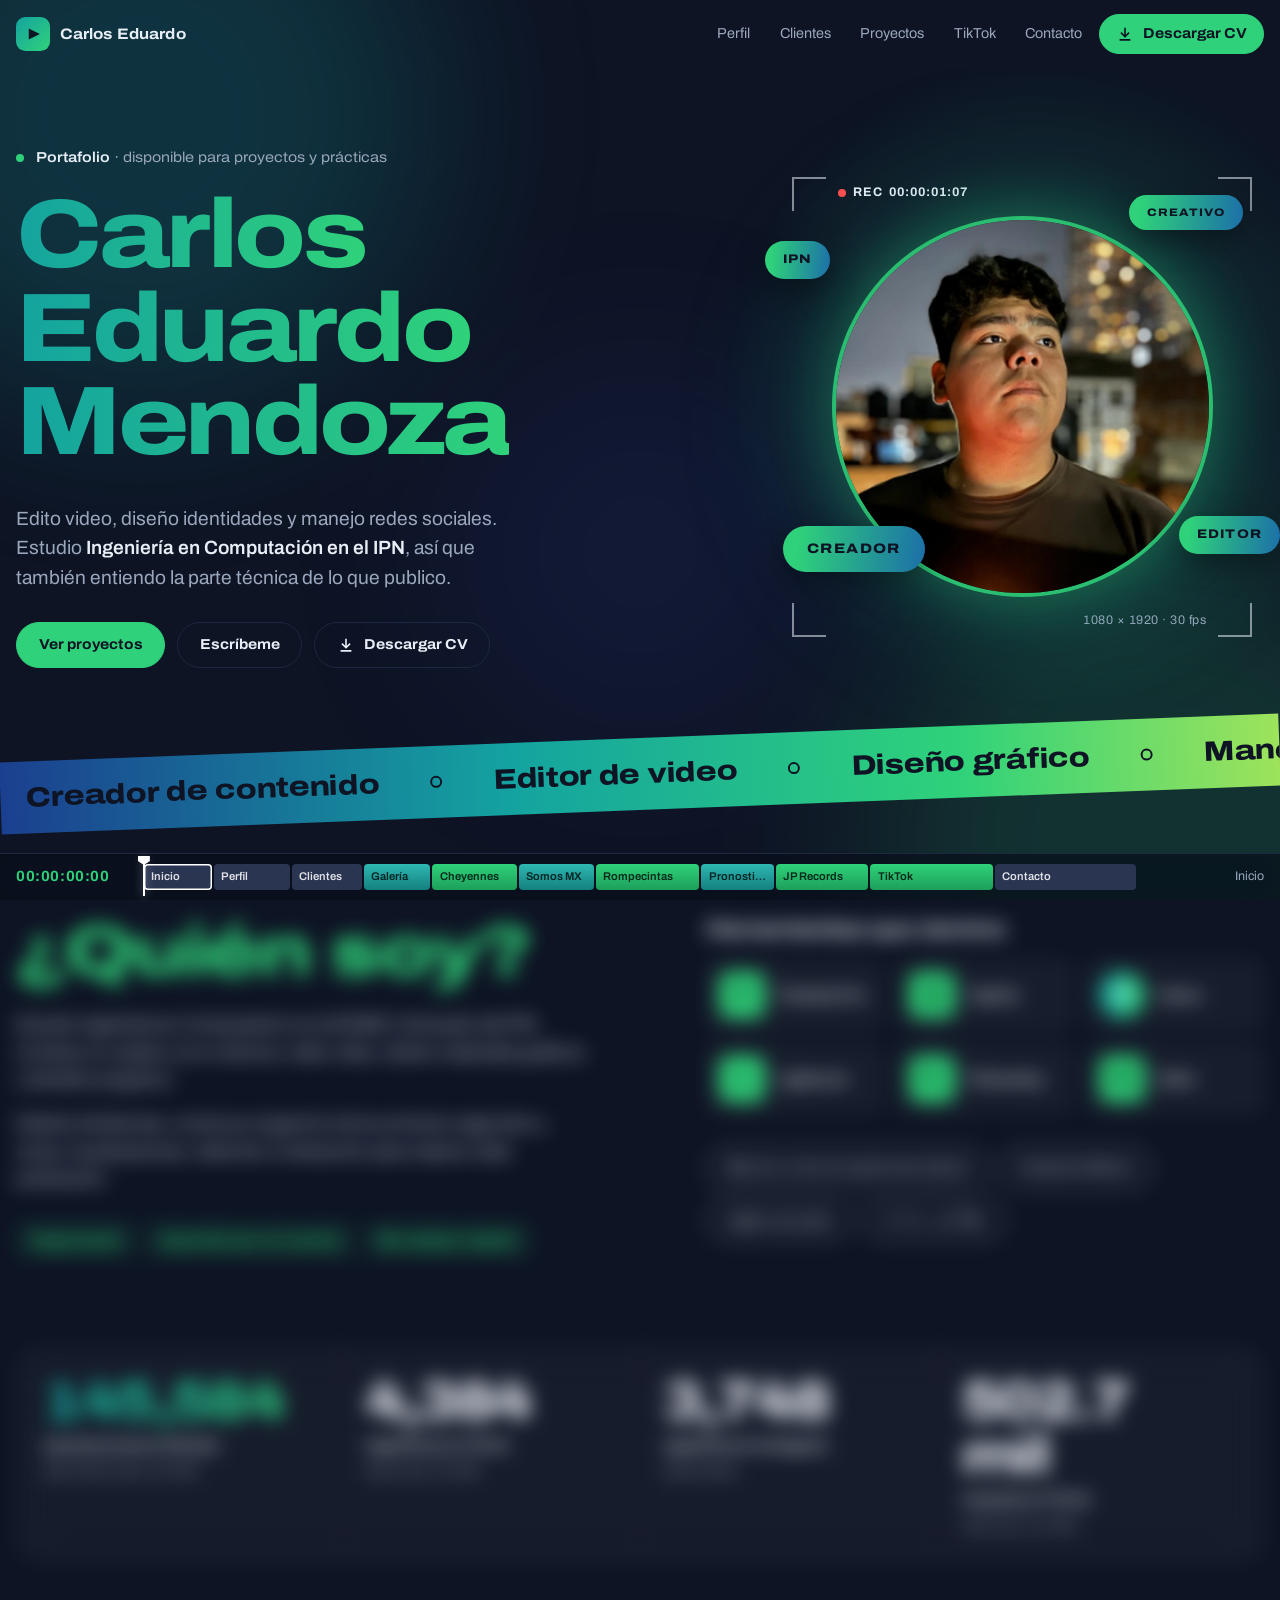
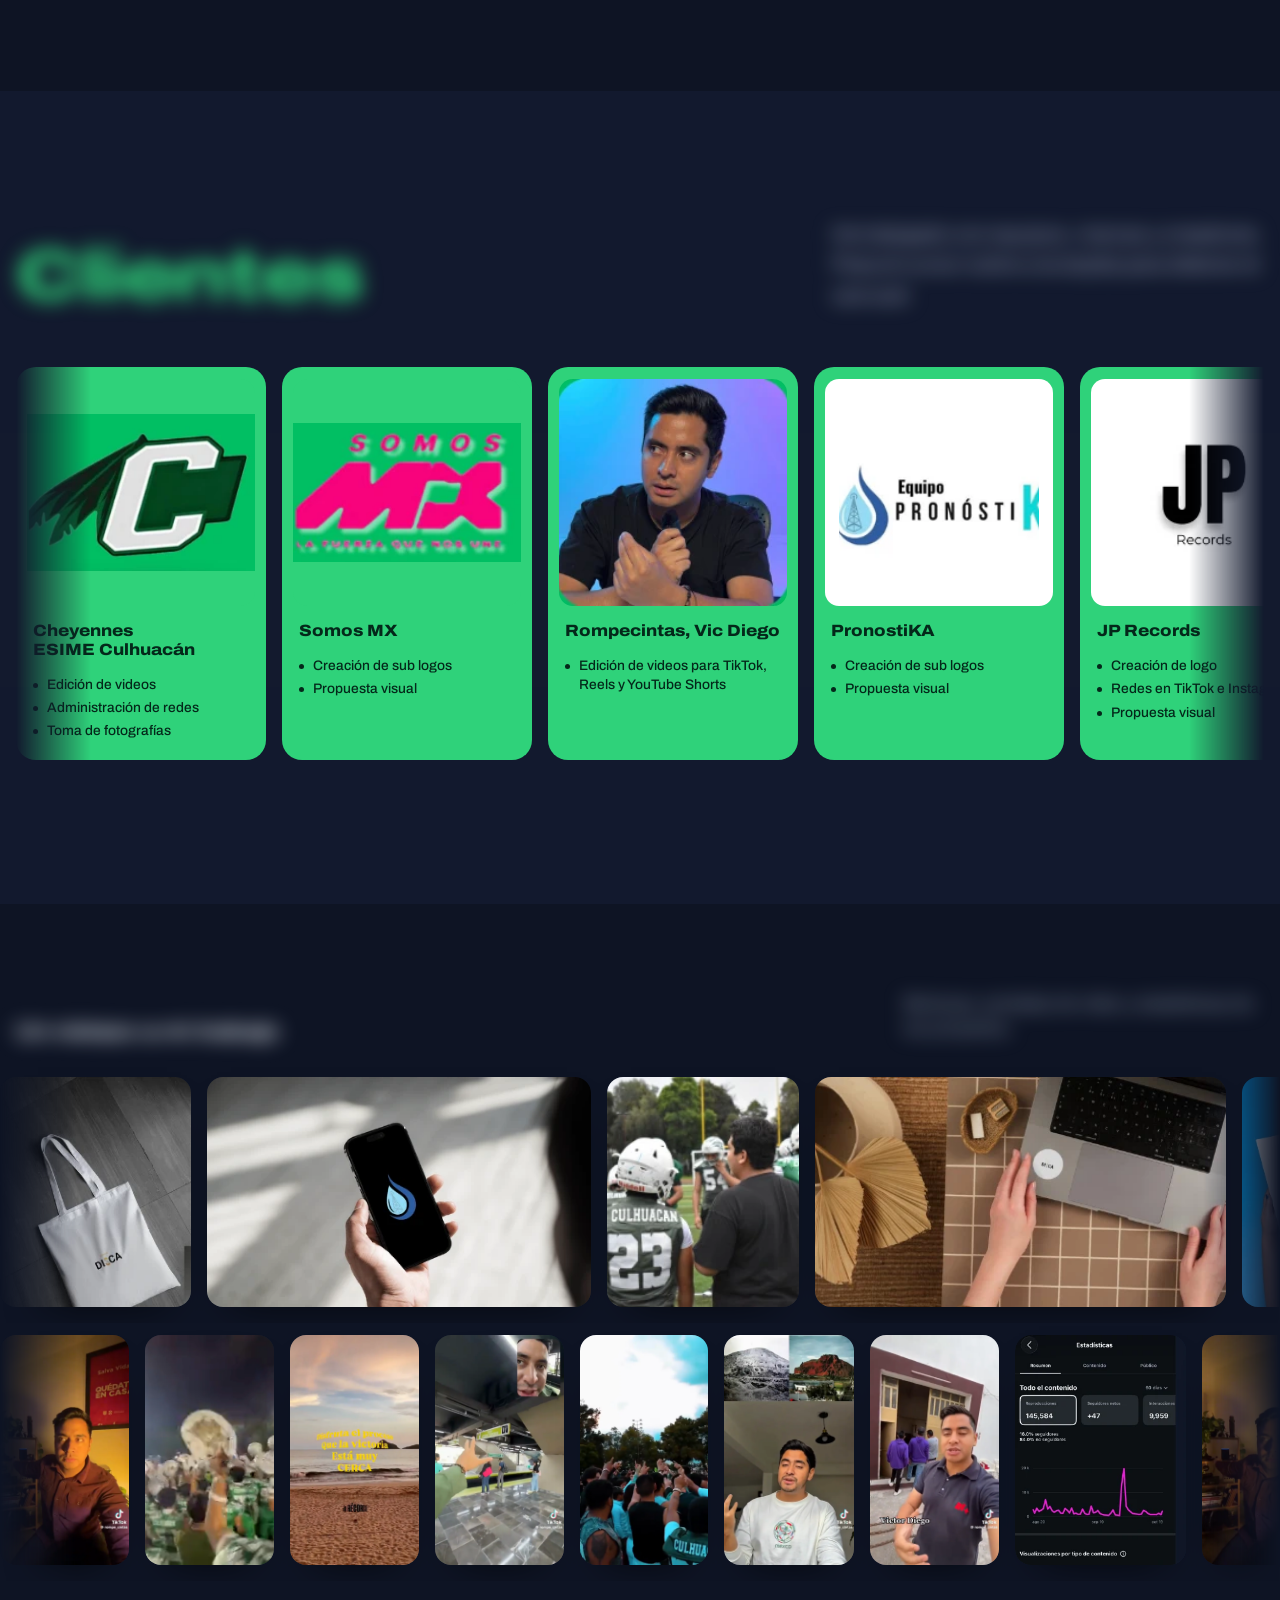
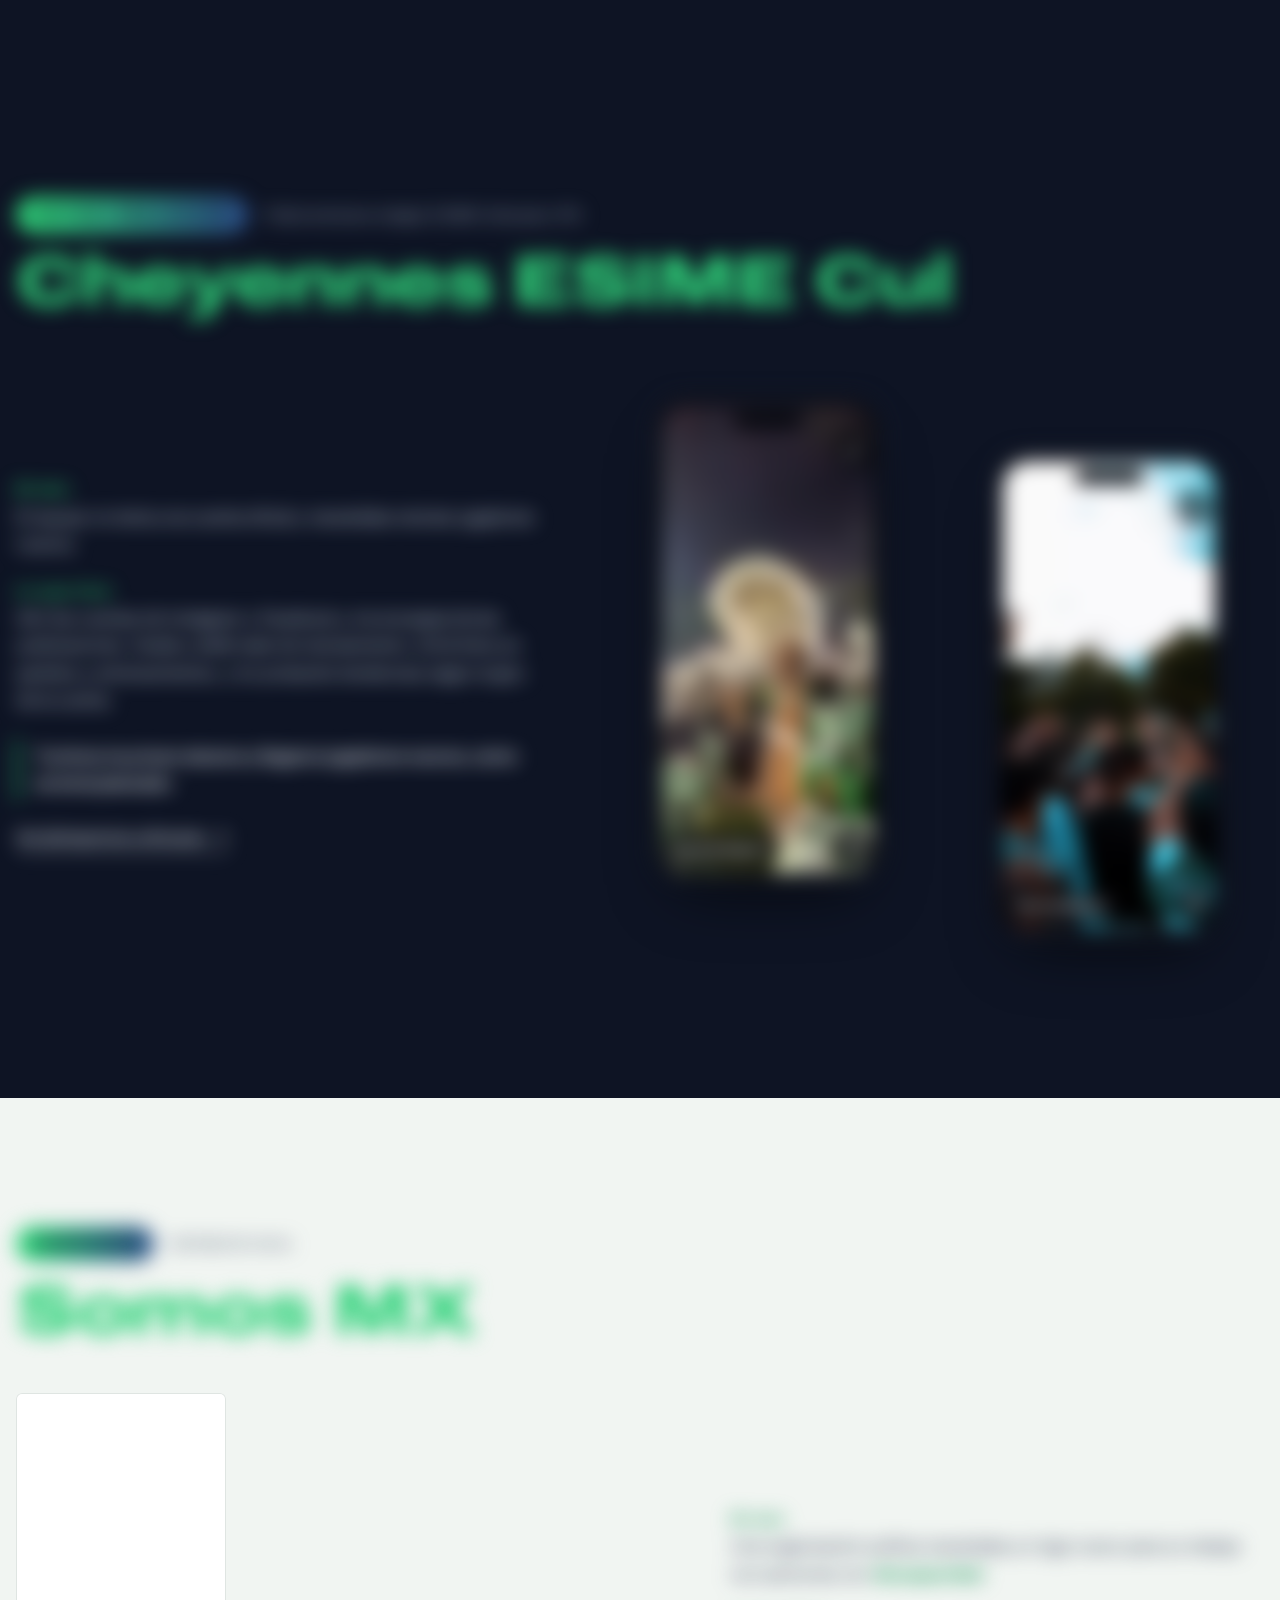
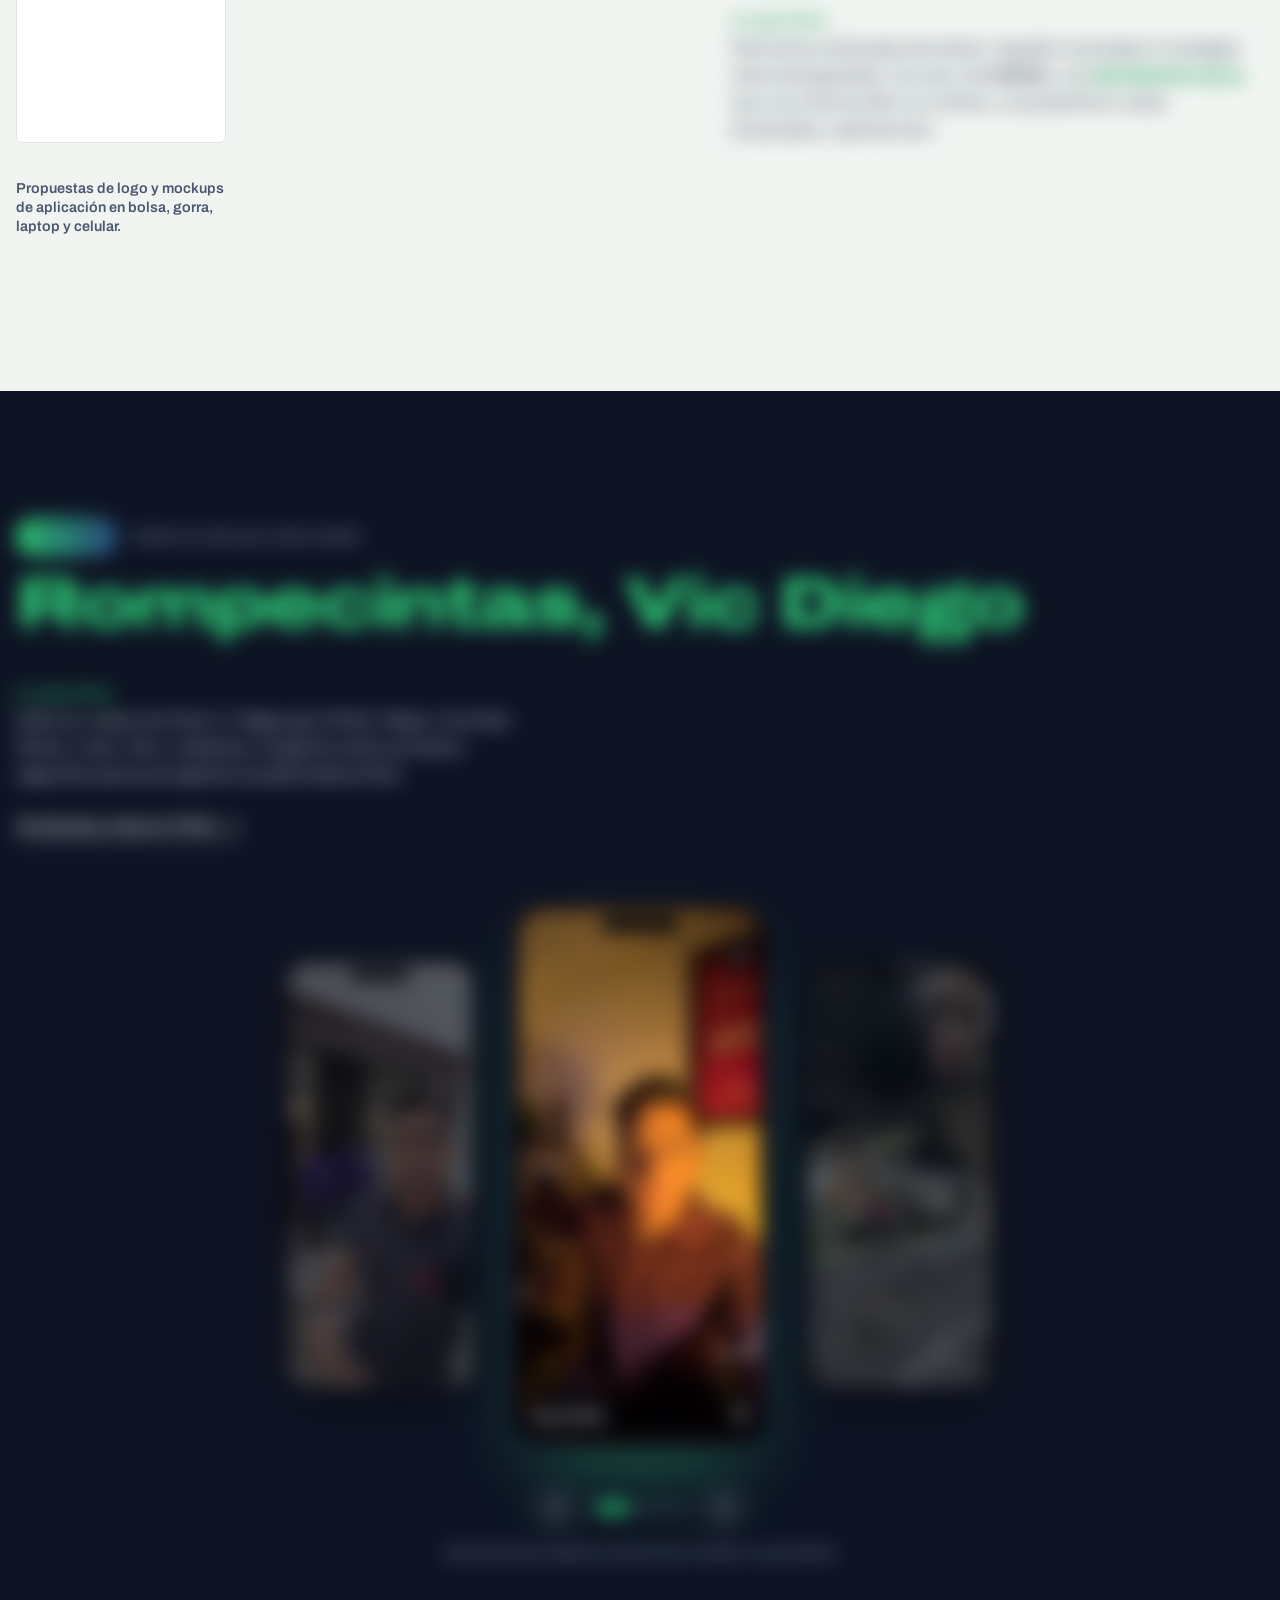
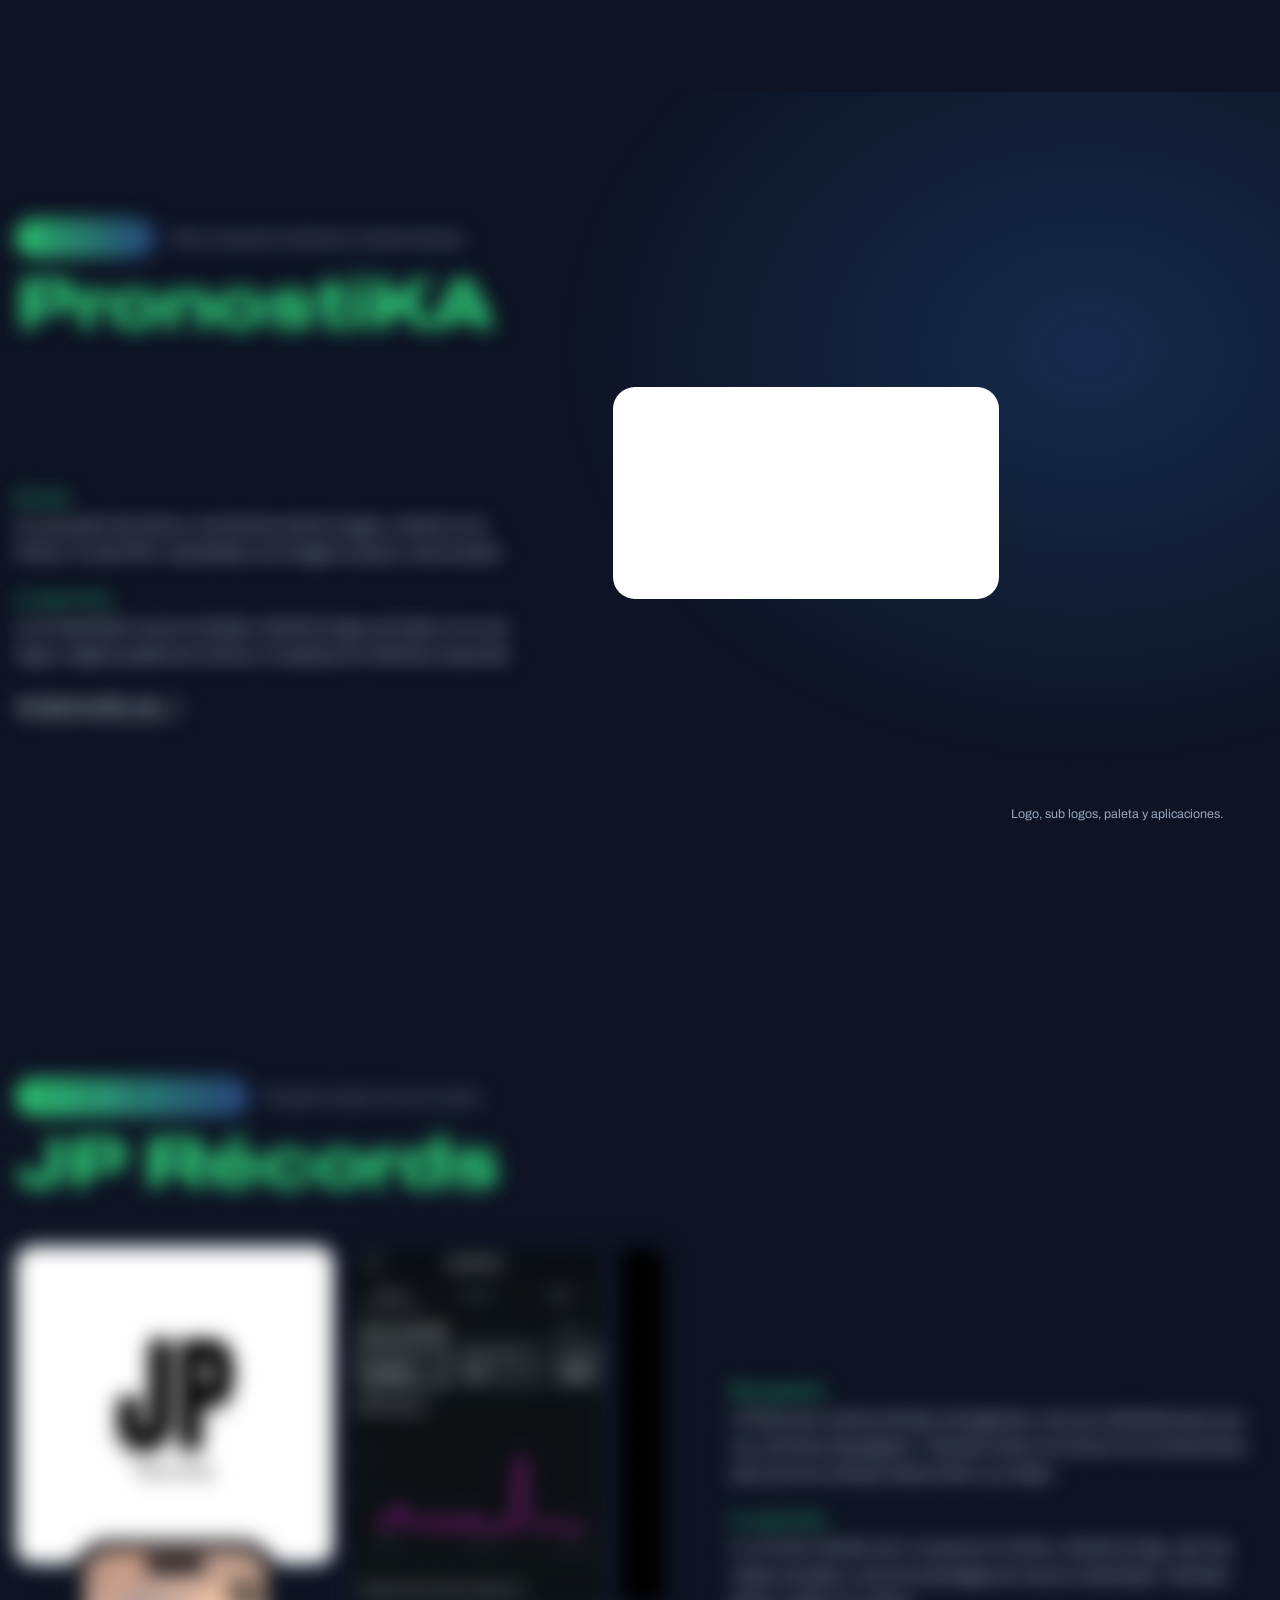
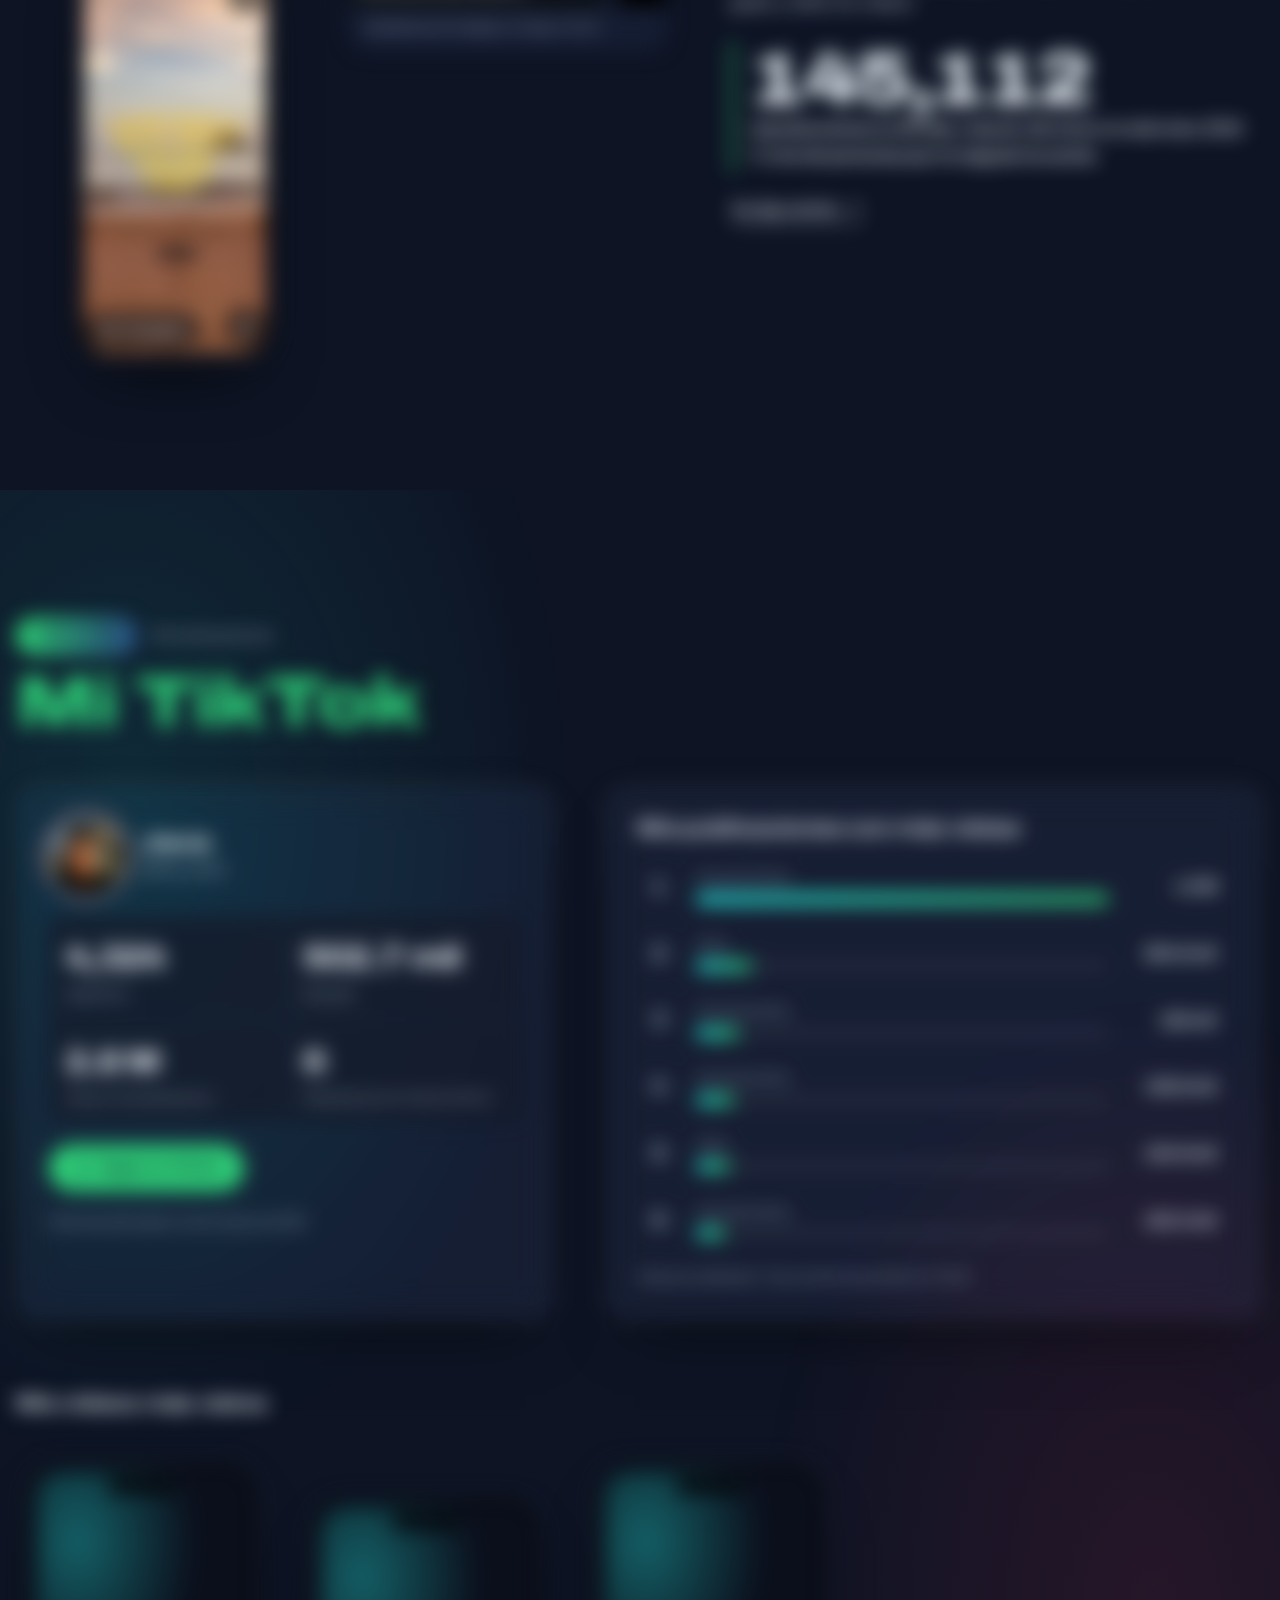
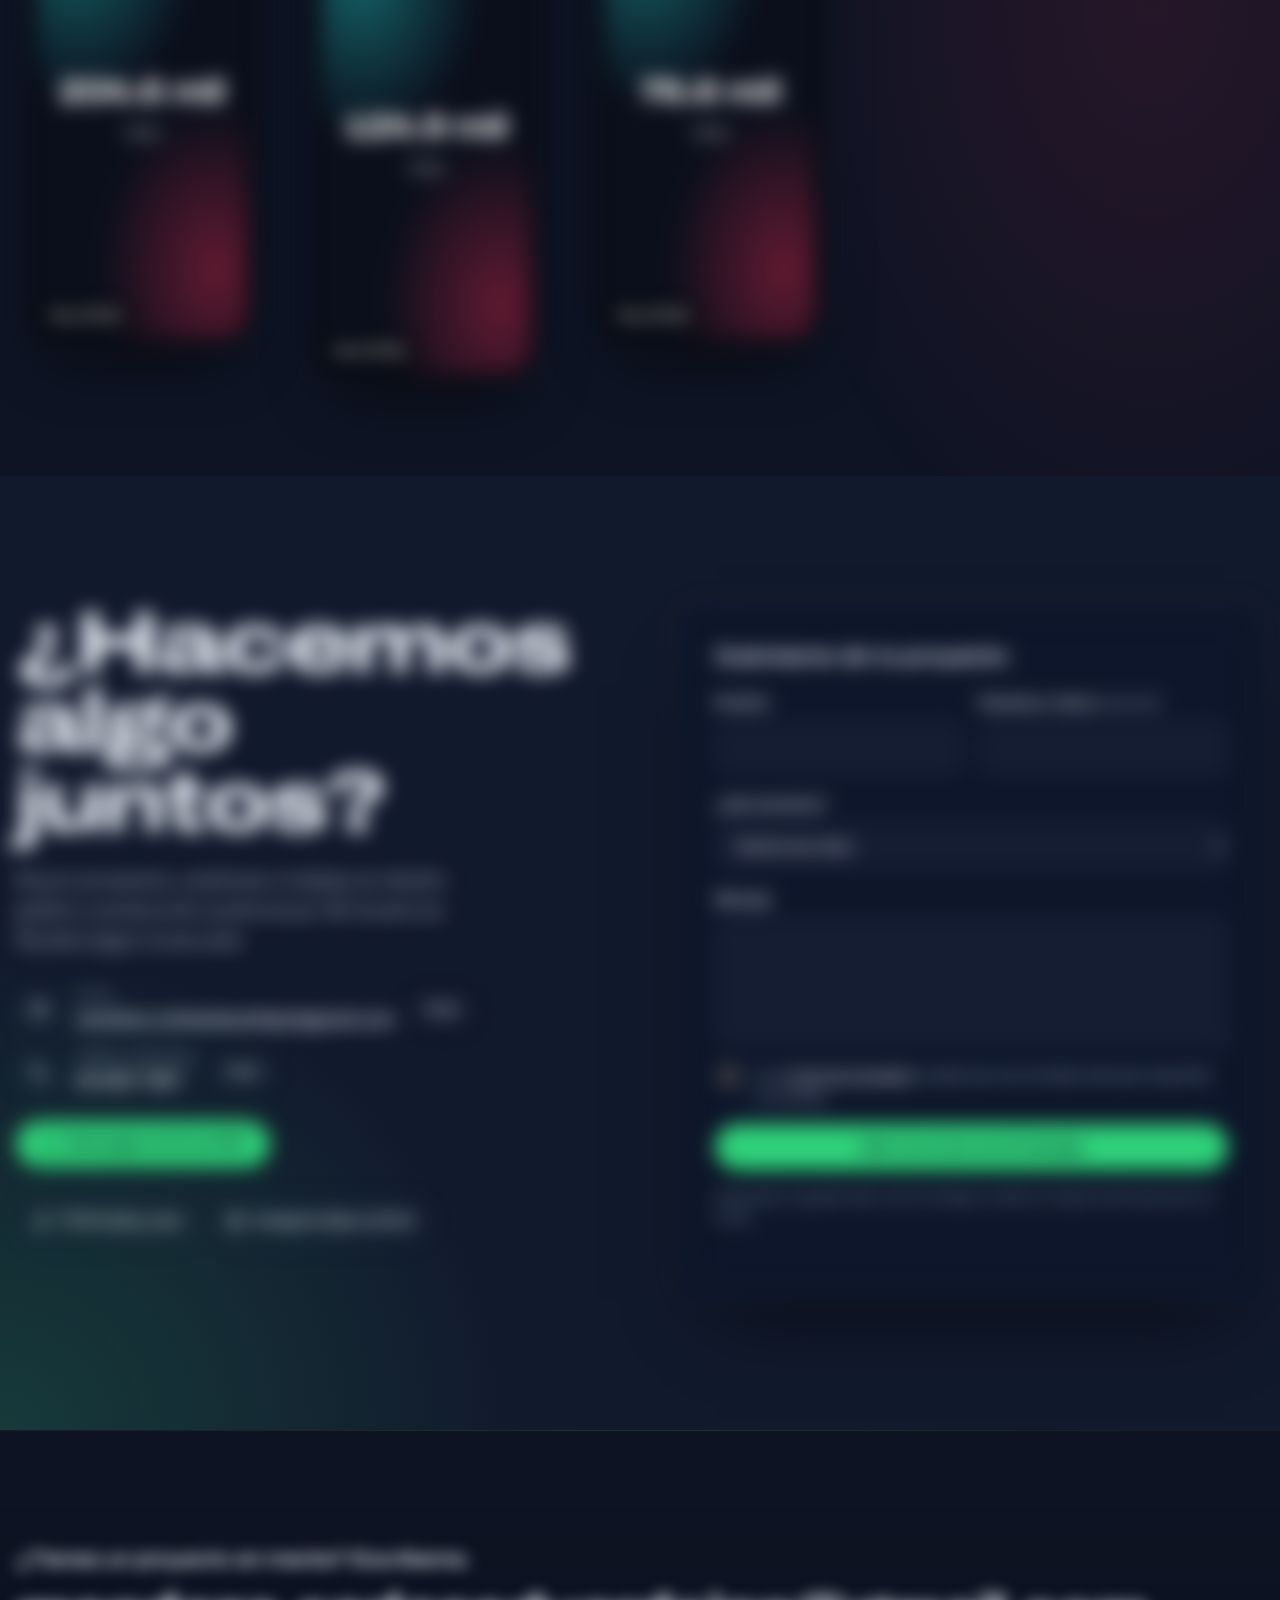
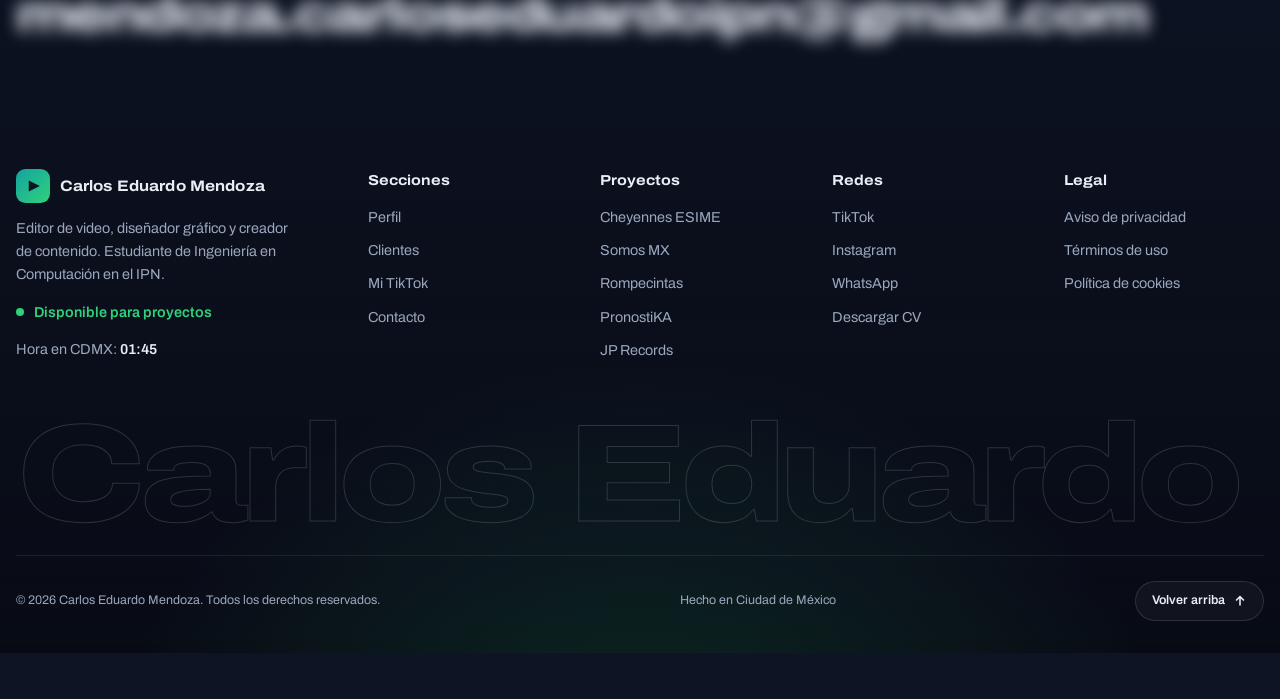
==== commit f34ddac9: "Carruseles sin espera de imágenes y entradas más confiables Co-Authored-By: Claude Opus 5.5 <noreply" ====
--- a/index.html
+++ b/index.html
@@ -27,7 +27,7 @@
   <link rel="preconnect" href="https://fonts.googleapis.com">
   <link rel="preconnect" href="https://fonts.gstatic.com" crossorigin>
   <link rel="stylesheet" href="https://fonts.googleapis.com/css2?family=Archivo:wdth,wght@62..125,400..800&display=swap">
-  <link rel="stylesheet" href="assets/css/main.css?v=202610222143">
+  <link rel="stylesheet" href="assets/css/main.css?v=202610222146">
 
   <script>
     document.documentElement.classList.add('js');
@@ -218,27 +218,27 @@
         <div class="marquesina" data-marquesina>
         <ul class="clientes__lista">
           <li class="cliente">
-            <div class="cliente__logo cliente__logo--verde"><img src="assets/img/clientes/cheyennes.webp" width="225" height="155" alt="Logo de Cheyennes Culhuacán" loading="lazy"></div>
+            <div class="cliente__logo cliente__logo--verde"><img src="assets/img/clientes/cheyennes.webp" width="225" height="155" alt="Logo de Cheyennes Culhuacán"></div>
             <h3>Cheyennes ESIME Culhuacán</h3>
             <ul><li>Edición de videos</li><li>Administración de redes</li><li>Toma de fotografías</li></ul>
           </li>
           <li class="cliente">
-            <div class="cliente__logo cliente__logo--verde"><img src="assets/img/clientes/somos-mx.webp" width="224" height="137" alt="Logo de Somos MX" loading="lazy"></div>
+            <div class="cliente__logo cliente__logo--verde"><img src="assets/img/clientes/somos-mx.webp" width="224" height="137" alt="Logo de Somos MX"></div>
             <h3>Somos MX</h3>
             <ul><li>Creación de sub logos</li><li>Propuesta visual</li></ul>
           </li>
           <li class="cliente">
-            <div class="cliente__logo"><img src="assets/img/clientes/vic-diego.webp" width="203" height="200" alt="Víctor H. Diego, creador de Rompecintas" loading="lazy"></div>
+            <div class="cliente__logo"><img src="assets/img/clientes/vic-diego.webp" width="203" height="200" alt="Víctor H. Diego, creador de Rompecintas"></div>
             <h3>Rompecintas, Vic Diego</h3>
             <ul><li>Edición de videos para TikTok, Reels y YouTube Shorts</li></ul>
           </li>
           <li class="cliente">
-            <div class="cliente__logo cliente__logo--blanco"><img src="assets/img/clientes/pronostika.webp" width="202" height="200" alt="Logo de Equipo PronostiKA" loading="lazy"></div>
+            <div class="cliente__logo cliente__logo--blanco"><img src="assets/img/clientes/pronostika.webp" width="202" height="200" alt="Logo de Equipo PronostiKA"></div>
             <h3>PronostiKA</h3>
             <ul><li>Creación de sub logos</li><li>Propuesta visual</li></ul>
           </li>
           <li class="cliente">
-            <div class="cliente__logo cliente__logo--blanco"><img src="assets/img/clientes/jp-records.webp" width="198" height="198" alt="Logo de JP Records" loading="lazy"></div>
+            <div class="cliente__logo cliente__logo--blanco"><img src="assets/img/clientes/jp-records.webp" width="198" height="198" alt="Logo de JP Records"></div>
             <h3>JP Records</h3>
             <ul><li>Creación de logo</li><li>Redes en TikTok e Instagram</li><li>Propuesta visual</li></ul>
           </li>
@@ -256,28 +256,28 @@
       </div>
       <div class="galeria__fila marquesina" data-marquesina>
         <ul class="galeria__pista">
-            <li><img src="assets/img/proyectos/disca-bolsa.webp" alt="" loading="lazy"></li>
-            <li><img src="assets/img/proyectos/pronostika-celular.webp" alt="" loading="lazy"></li>
-            <li><img src="assets/img/proyectos/cheyennes-3.webp" alt="" loading="lazy"></li>
-            <li><img src="assets/img/proyectos/disca-laptop.webp" alt="" loading="lazy"></li>
-            <li><img src="assets/img/proyectos/pronostika-papel.webp" alt="" loading="lazy"></li>
-            <li><img src="assets/img/proyectos/disca-gorra.webp" alt="" loading="lazy"></li>
-            <li><img src="assets/img/proyectos/cheyennes-4.webp" alt="" loading="lazy"></li>
-            <li><img src="assets/img/proyectos/pronostika-bolsa.webp" alt="" loading="lazy"></li>
-            <li><img src="assets/img/proyectos/disca-celular.webp" alt="" loading="lazy"></li>
-            <li><img src="assets/img/proyectos/jp-logo.webp" alt="" loading="lazy"></li>
+            <li><img src="assets/img/proyectos/disca-bolsa.webp" width="201" height="242" alt="" decoding="async"></li>
+            <li><img src="assets/img/proyectos/pronostika-celular.webp" width="454" height="272" alt="" decoding="async"></li>
+            <li><img src="assets/img/proyectos/cheyennes-3.webp" width="162" height="194" alt="" decoding="async"></li>
+            <li><img src="assets/img/proyectos/disca-laptop.webp" width="404" height="226" alt="" decoding="async"></li>
+            <li><img src="assets/img/proyectos/pronostika-papel.webp" width="202" height="304" alt="" decoding="async"></li>
+            <li><img src="assets/img/proyectos/disca-gorra.webp" width="160" height="258" alt="" decoding="async"></li>
+            <li><img src="assets/img/proyectos/cheyennes-4.webp" width="196" height="164" alt="" decoding="async"></li>
+            <li><img src="assets/img/proyectos/pronostika-bolsa.webp" width="288" height="168" alt="" decoding="async"></li>
+            <li><img src="assets/img/proyectos/disca-celular.webp" width="388" height="253" alt="" decoding="async"></li>
+            <li><img src="assets/img/proyectos/jp-logo.webp" width="250" height="250" alt="" decoding="async"></li>
         </ul>
       </div>
       <div class="galeria__fila galeria__fila--inversa marquesina" data-marquesina>
         <ul class="galeria__pista">
-            <li><img src="assets/img/proyectos/vic-1.webp" alt="" loading="lazy"></li>
-            <li><img src="assets/img/proyectos/cheyennes-1.webp" alt="" loading="lazy"></li>
-            <li><img src="assets/img/proyectos/jp-1.webp" alt="" loading="lazy"></li>
-            <li><img src="assets/img/proyectos/vic-2.webp" alt="" loading="lazy"></li>
-            <li><img src="assets/img/proyectos/cheyennes-2.webp" alt="" loading="lazy"></li>
-            <li><img src="assets/img/proyectos/vic-3.webp" alt="" loading="lazy"></li>
-            <li><img src="assets/img/proyectos/vic-4.webp" alt="" loading="lazy"></li>
-            <li><img src="assets/img/proyectos/jp-estadisticas.webp" alt="" loading="lazy"></li>
+            <li><img src="assets/img/proyectos/vic-1.webp" width="540" height="960" alt="" decoding="async"></li>
+            <li><img src="assets/img/proyectos/cheyennes-1.webp" width="540" height="962" alt="" decoding="async"></li>
+            <li><img src="assets/img/proyectos/jp-1.webp" width="540" height="968" alt="" decoding="async"></li>
+            <li><img src="assets/img/proyectos/vic-2.webp" width="540" height="960" alt="" decoding="async"></li>
+            <li><img src="assets/img/proyectos/cheyennes-2.webp" width="540" height="968" alt="" decoding="async"></li>
+            <li><img src="assets/img/proyectos/vic-3.webp" width="540" height="960" alt="" decoding="async"></li>
+            <li><img src="assets/img/proyectos/vic-4.webp" width="540" height="960" alt="" decoding="async"></li>
+            <li><img src="assets/img/proyectos/jp-estadisticas.webp" width="268" height="360" alt="" decoding="async"></li>
         </ul>
       </div>
     </section>
@@ -667,8 +667,8 @@
     </div>
   </nav>
 
-  <script src="assets/js/config.js?v=202610222143"></script>
-  <script src="assets/js/main.js?v=202610222143"></script>
-  <script src="assets/js/dinamica.js?v=202610222143"></script>
+  <script src="assets/js/config.js?v=202610222146"></script>
+  <script src="assets/js/main.js?v=202610222146"></script>
+  <script src="assets/js/dinamica.js?v=202610222146"></script>
 </body>
 </html>
--- a/assets/css/main.css
+++ b/assets/css/main.css
@@ -1728,20 +1728,6 @@
 @keyframes etiqueta-pop { from { opacity: 0; transform: scale(0.4); } to { opacity: 1; transform: none; } }
 
 /* ---------- Revelado por sección ---------- */
-/* Cortina: una capa del color de fondo cubre la sección y se recoge hacia
-   abajo al entrar, así el contenido aparece de arriba hacia abajo. */
-.js main > section.seccion-espera::after,
-.js main > section.seccion-viva::after {
-  content: "";
-  position: absolute;
-  inset: 0;
-  background: var(--tinta);
-  transform-origin: 50% 100%;
-  pointer-events: none;
-  z-index: 5;
-}
-.js main > section.seccion-viva::after { animation: cortina 1s var(--ease) forwards; }
-@keyframes cortina { from { transform: scaleY(1); } to { transform: scaleY(0); visibility: hidden; } }
 .seccion-viva:not(.portada)::before {
   content: "";
   position: absolute;
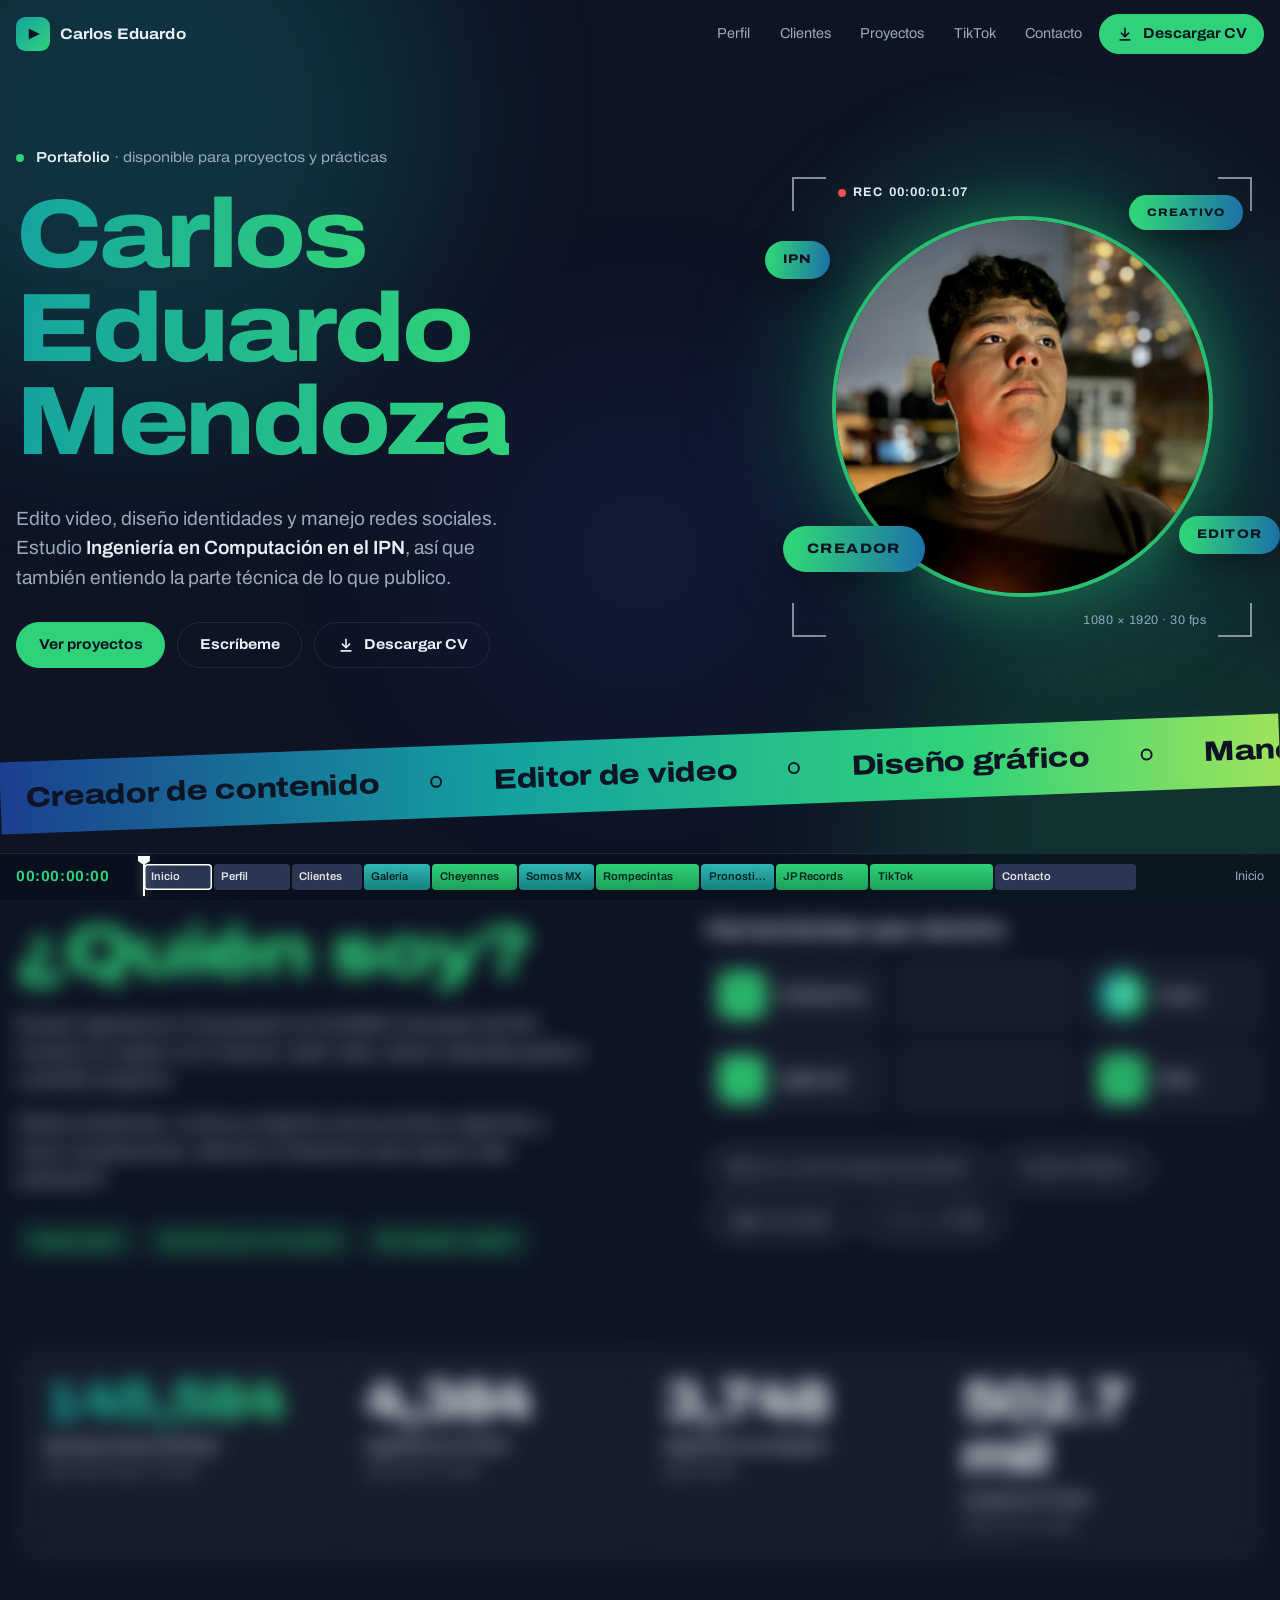
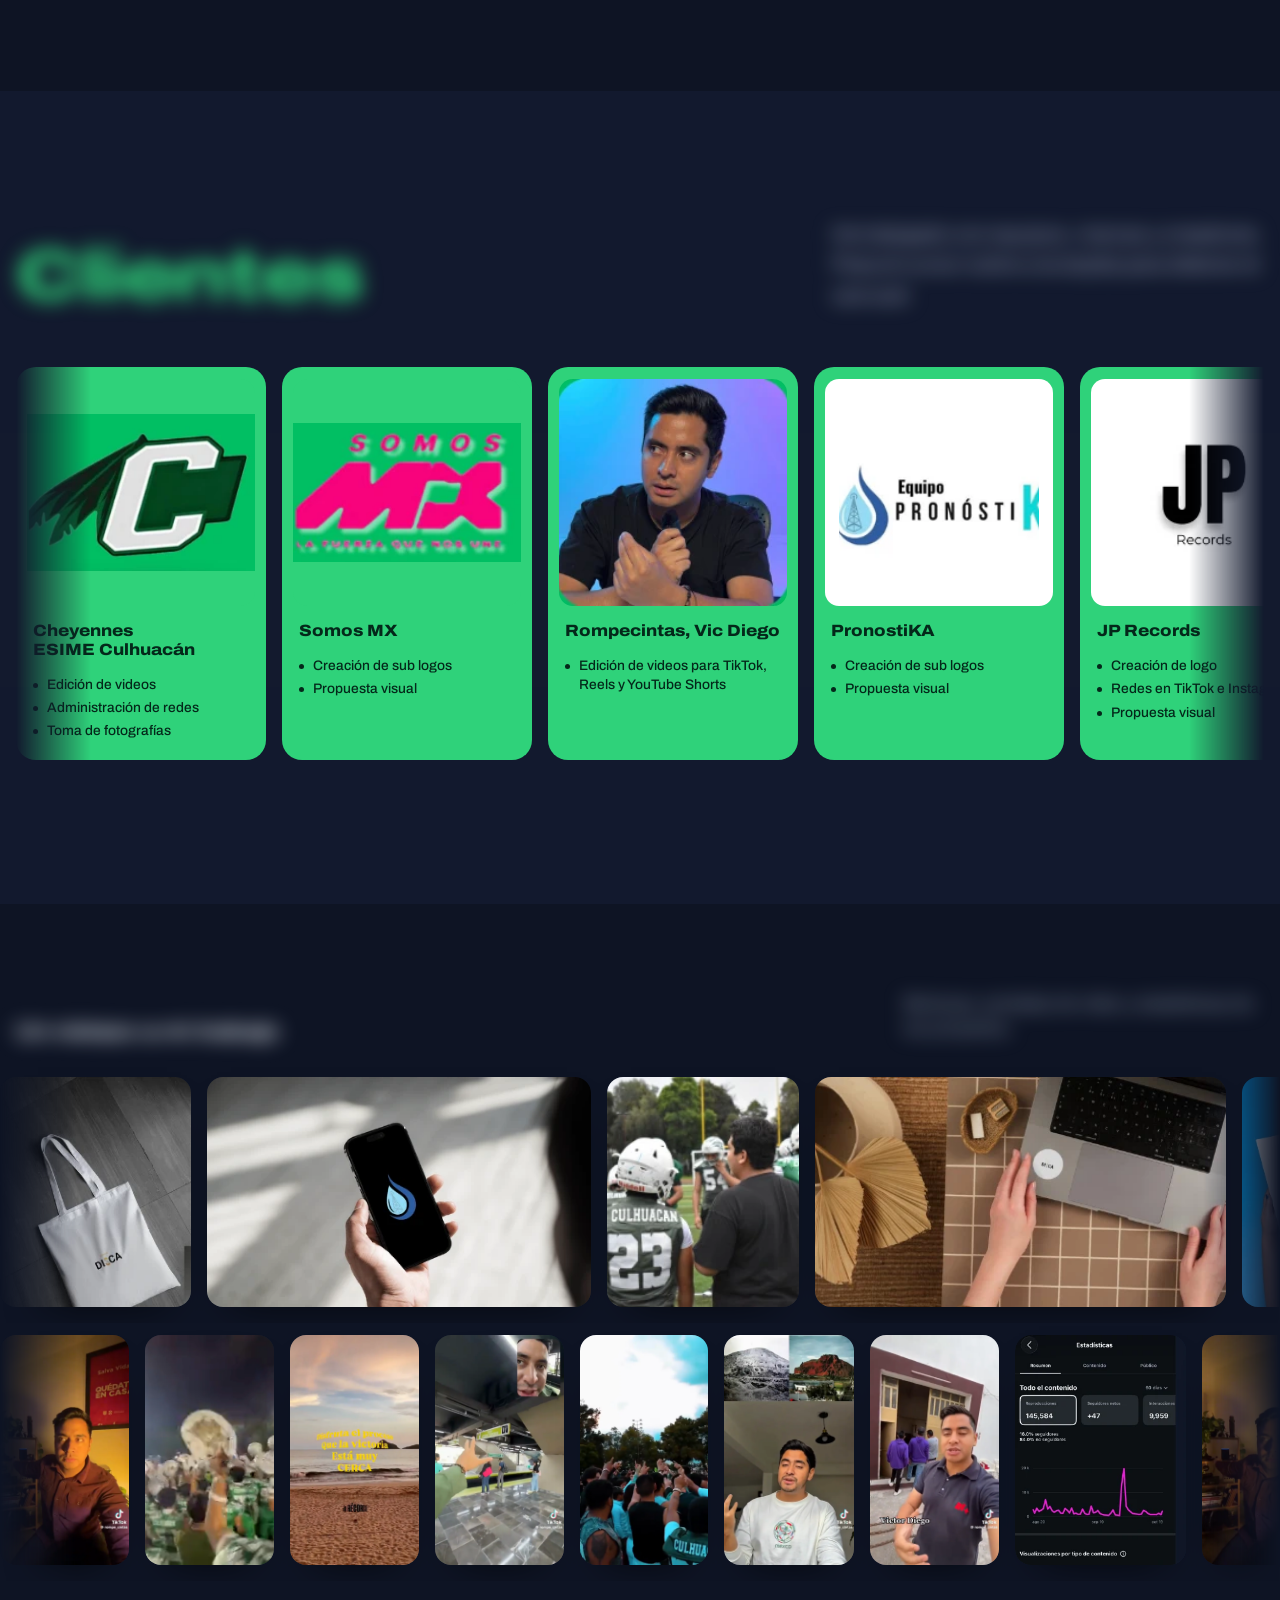
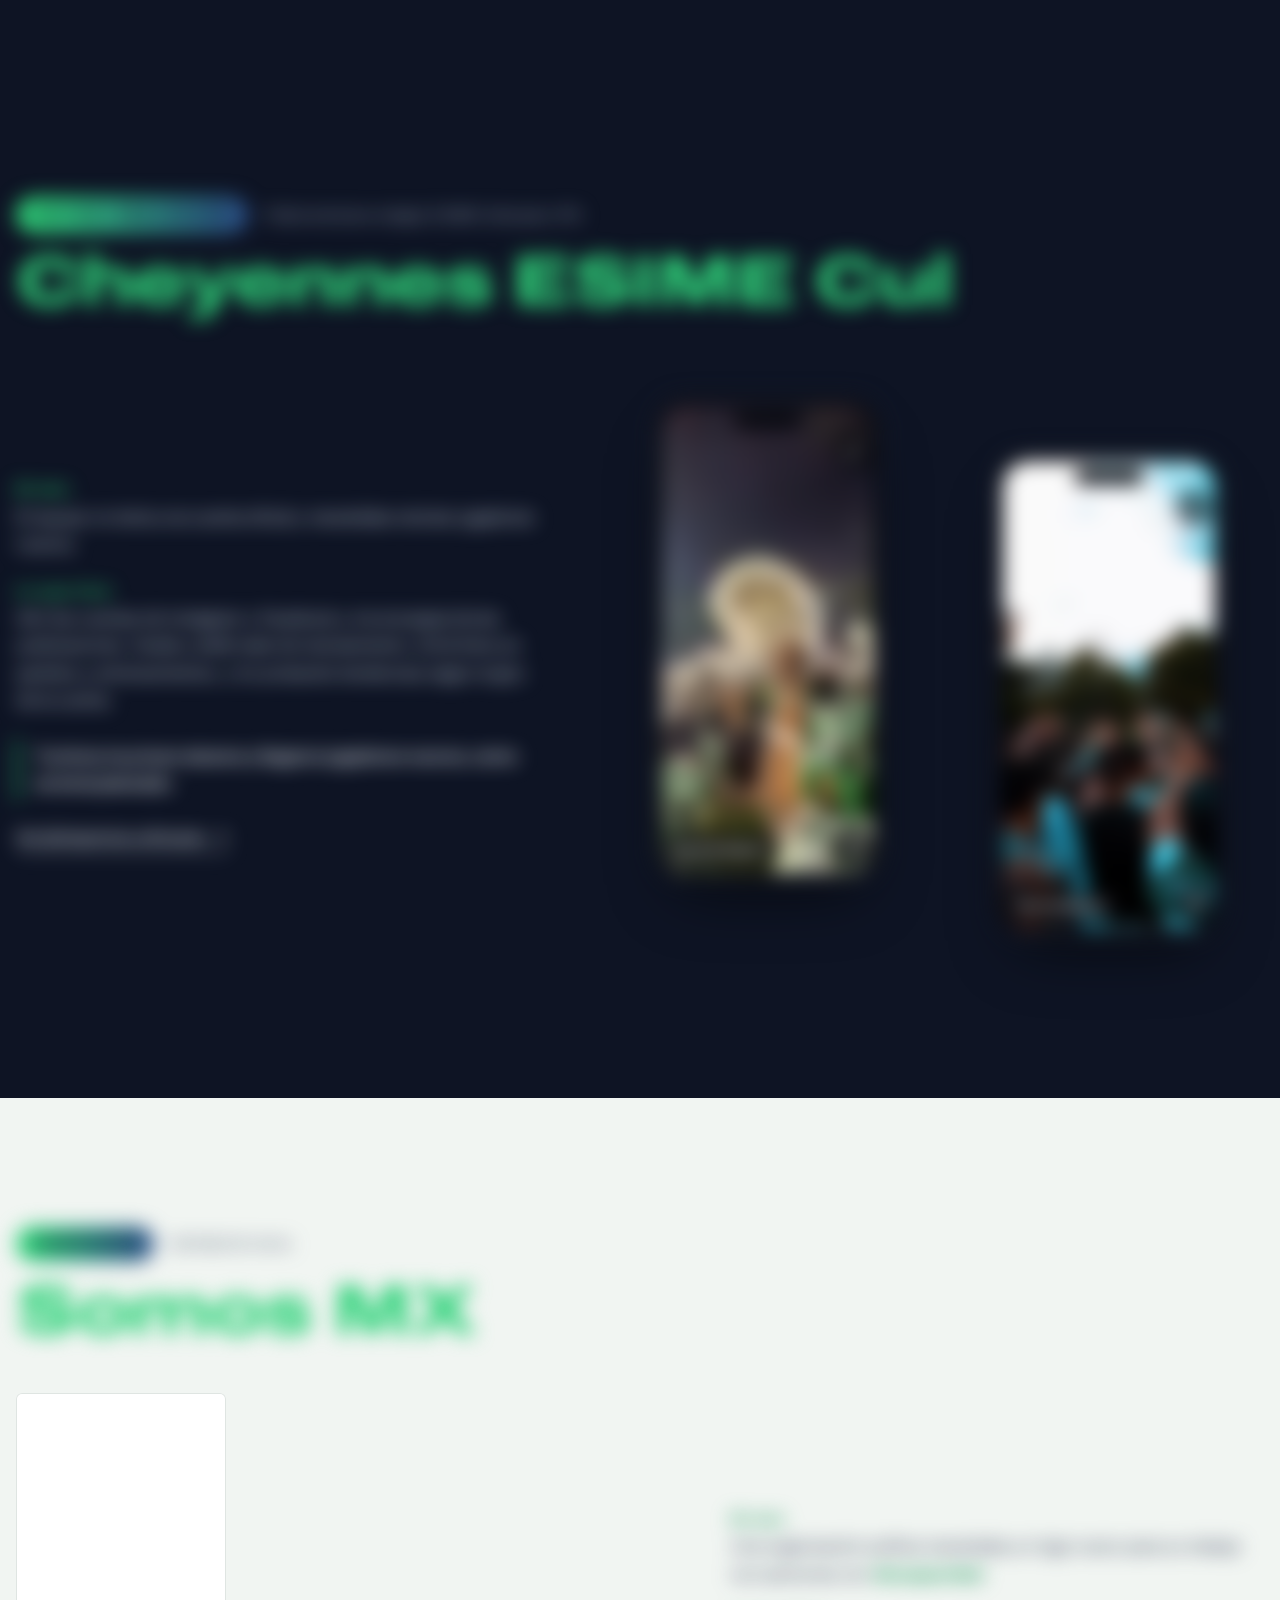
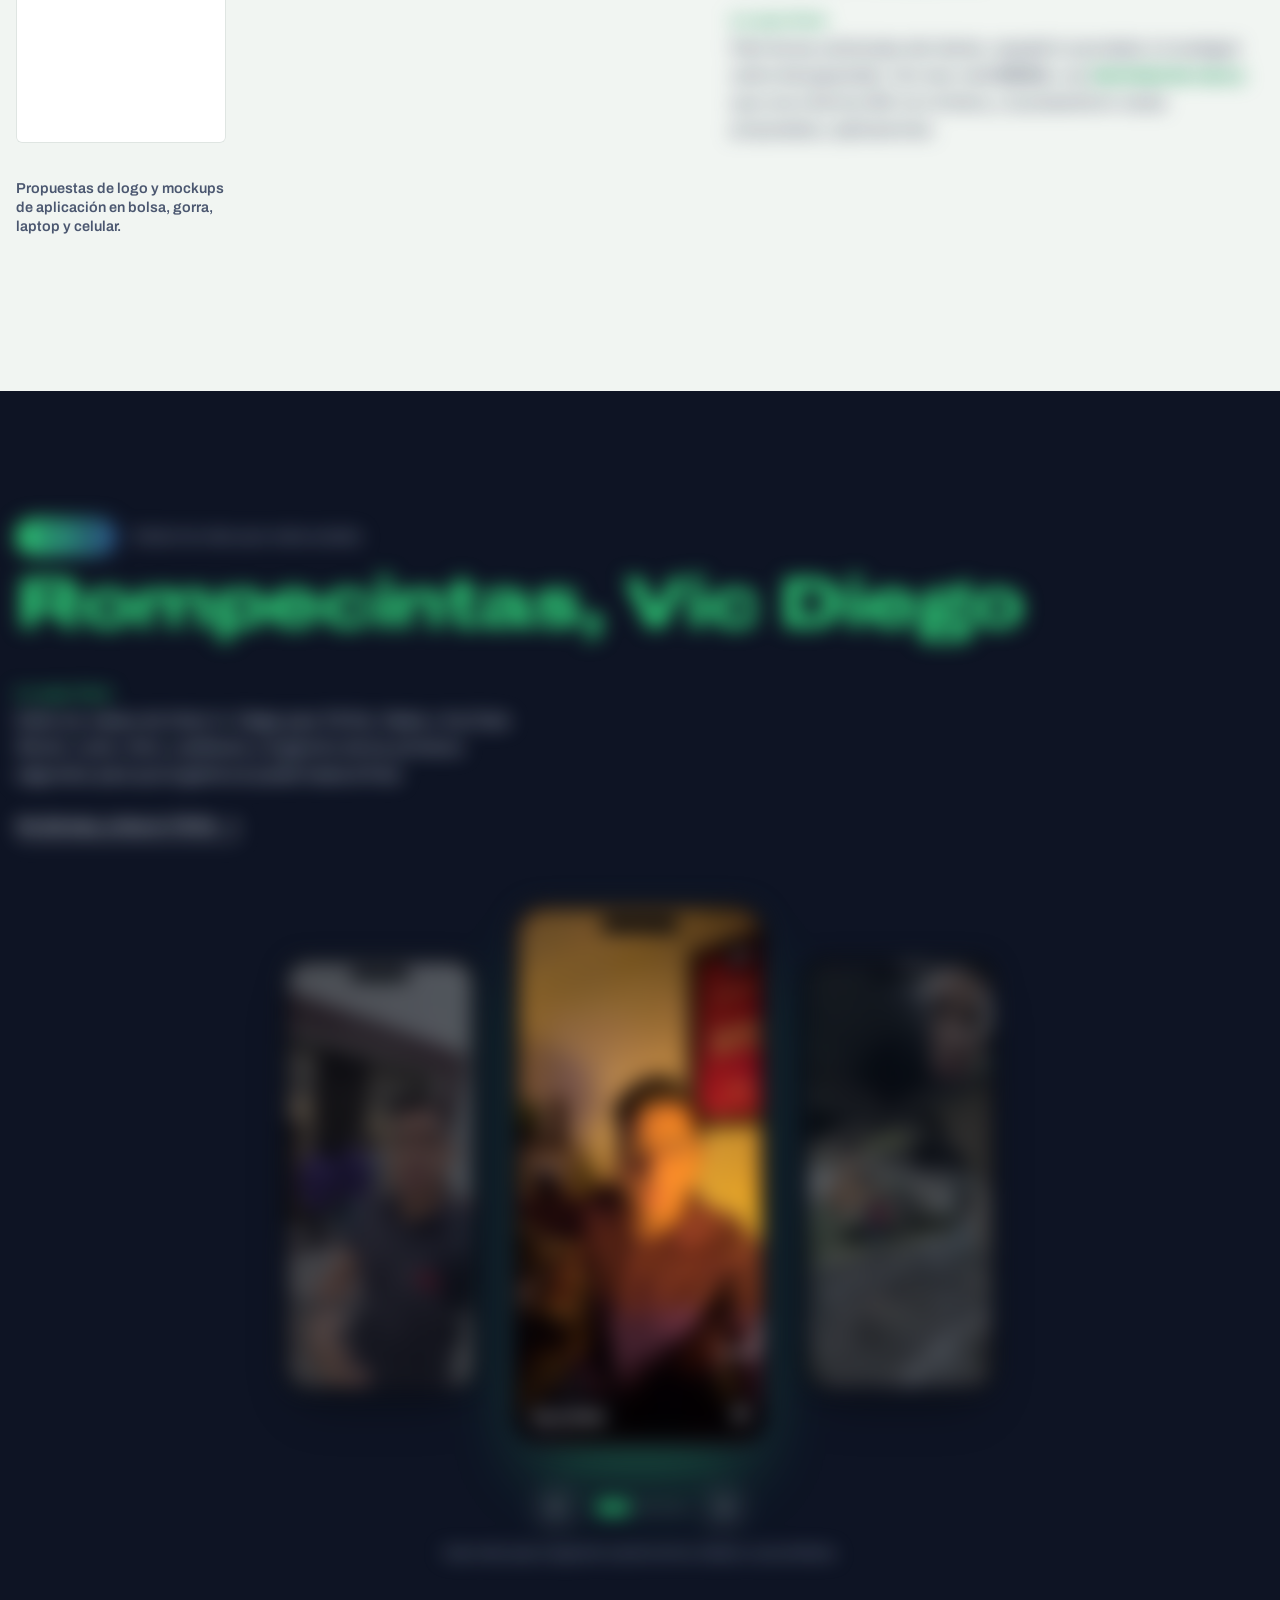
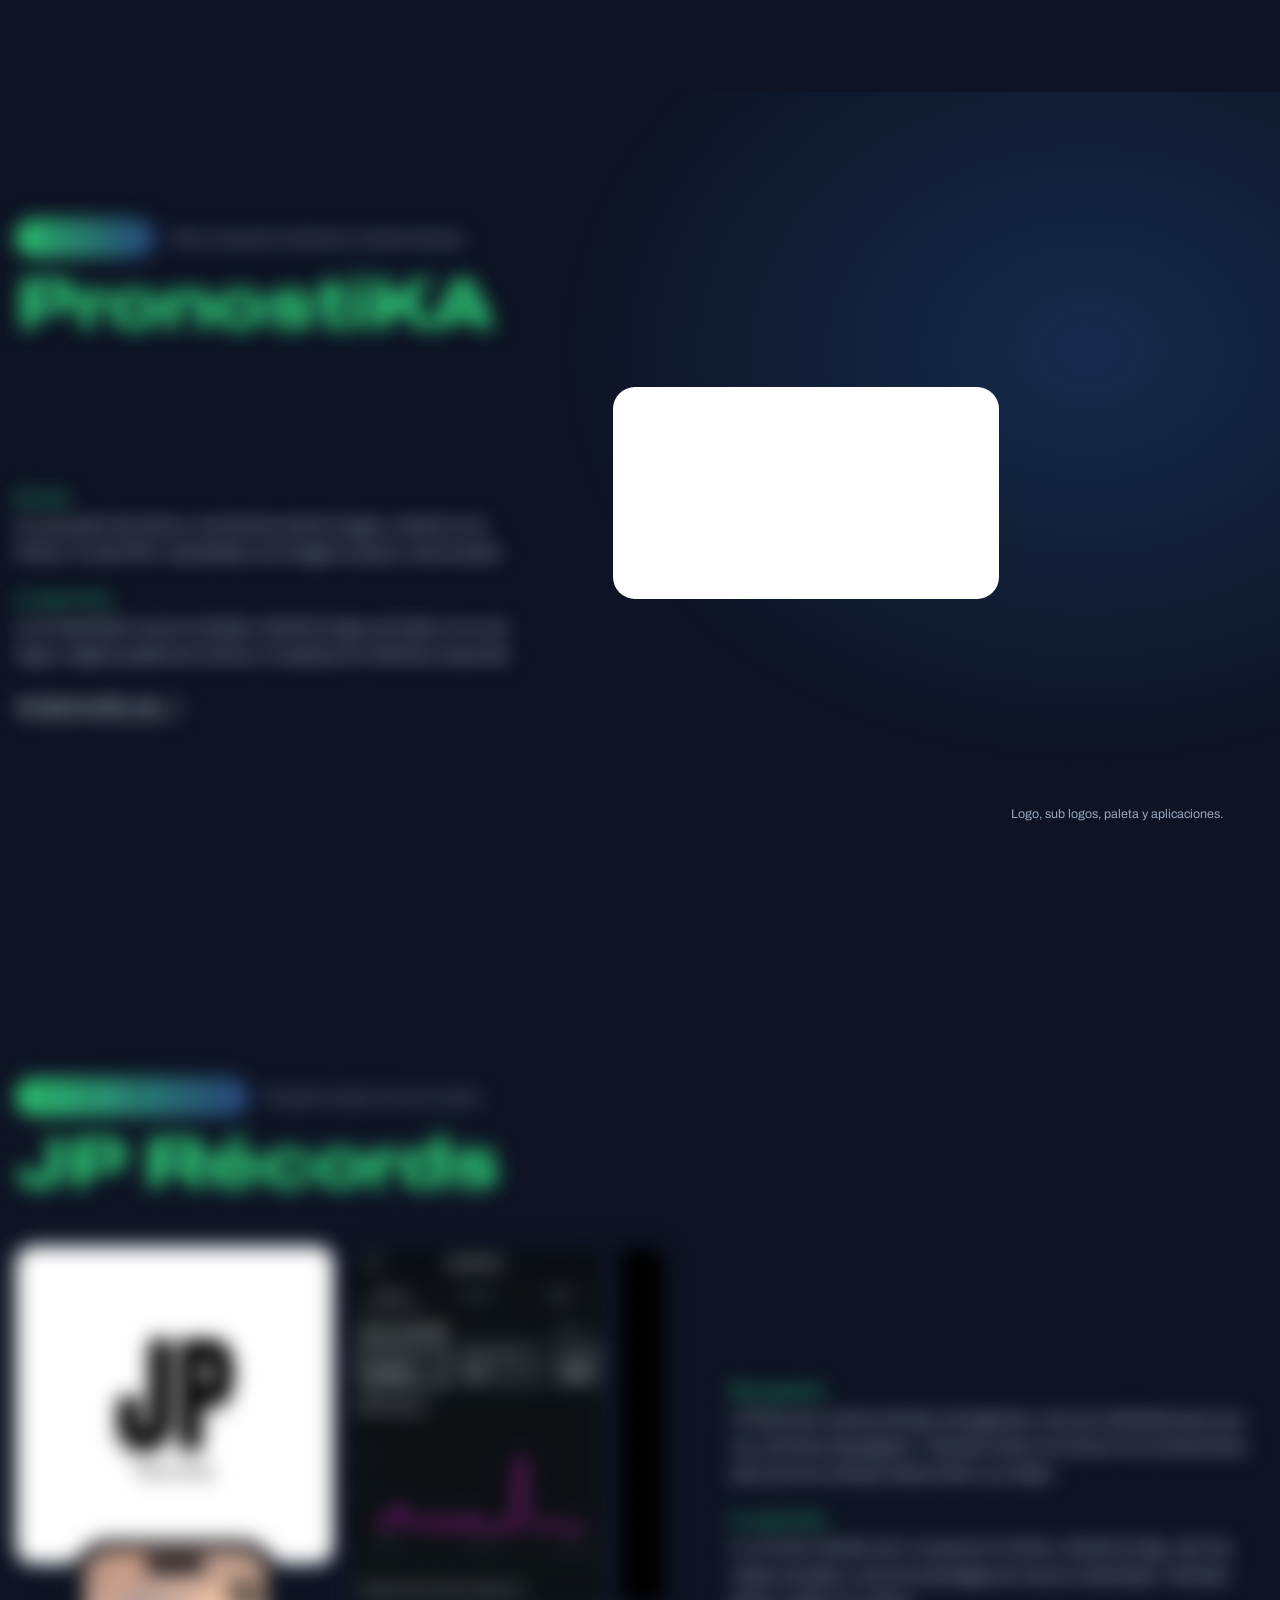
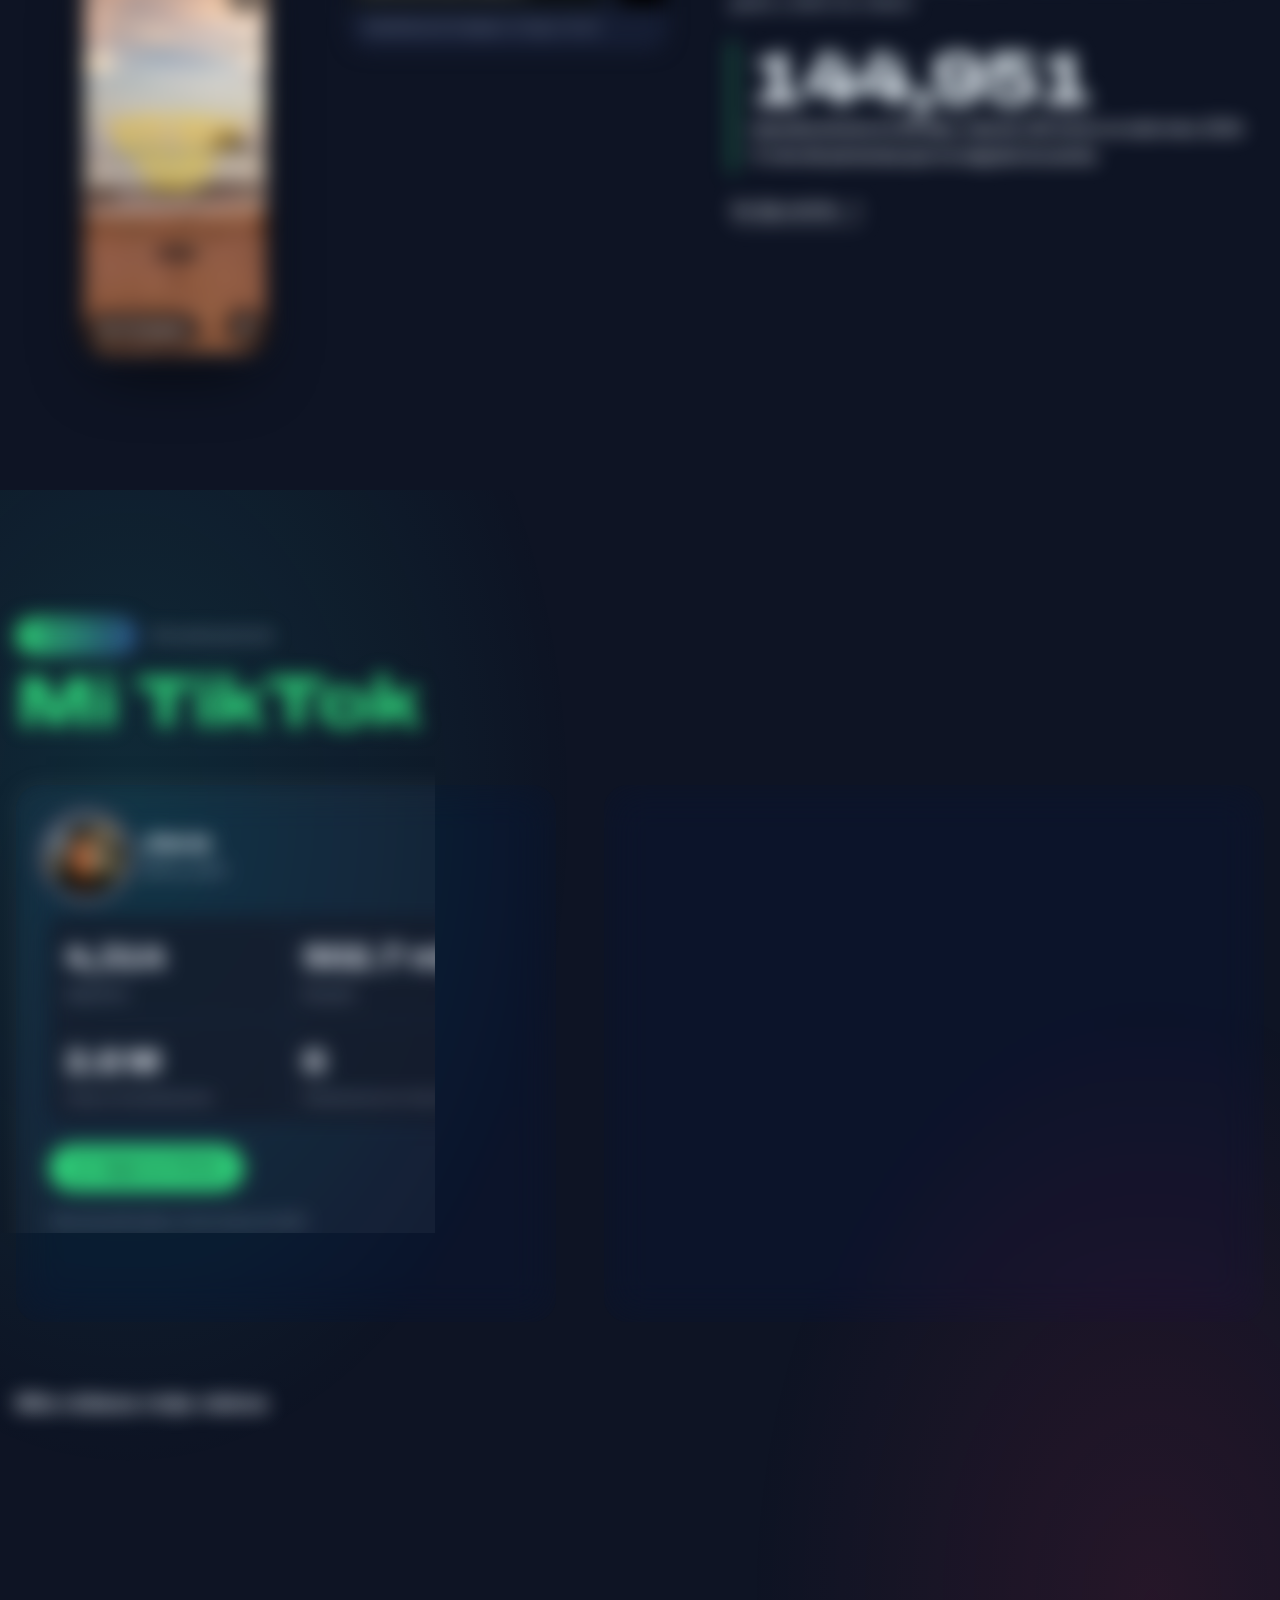
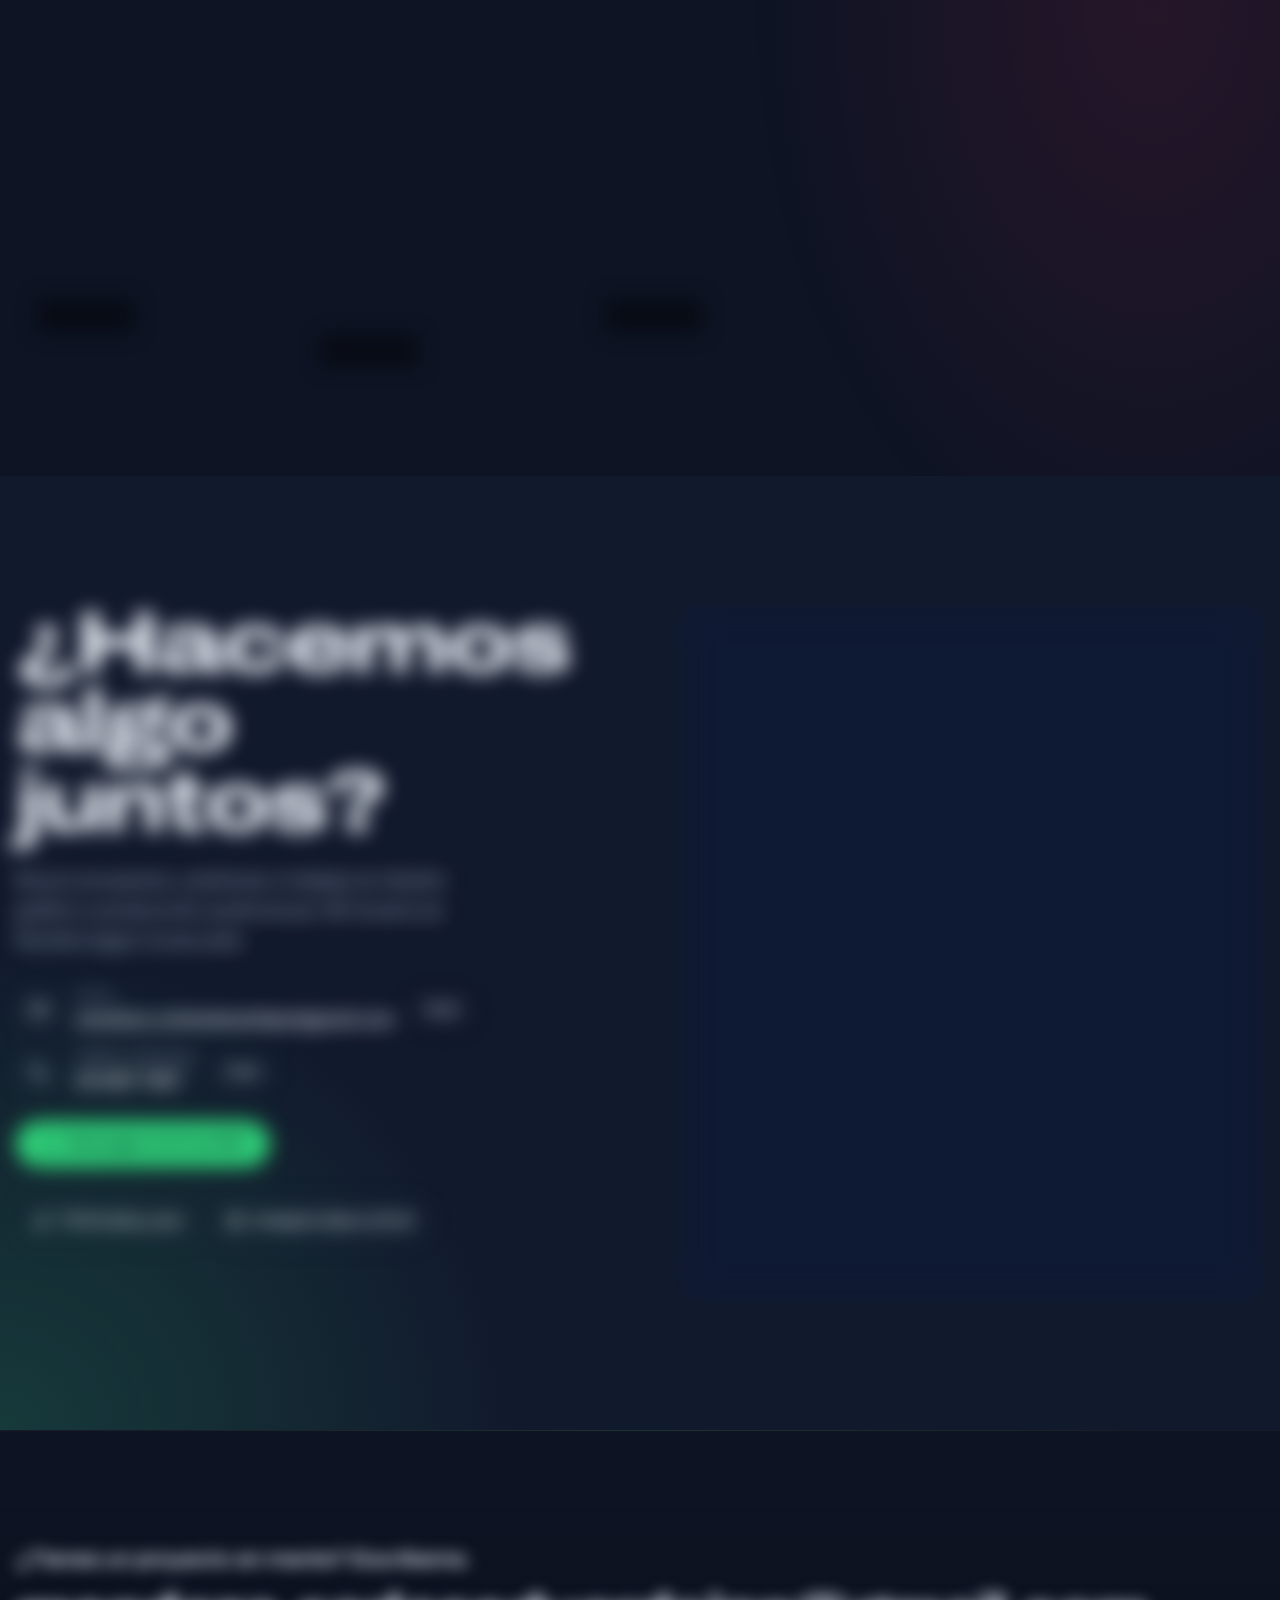
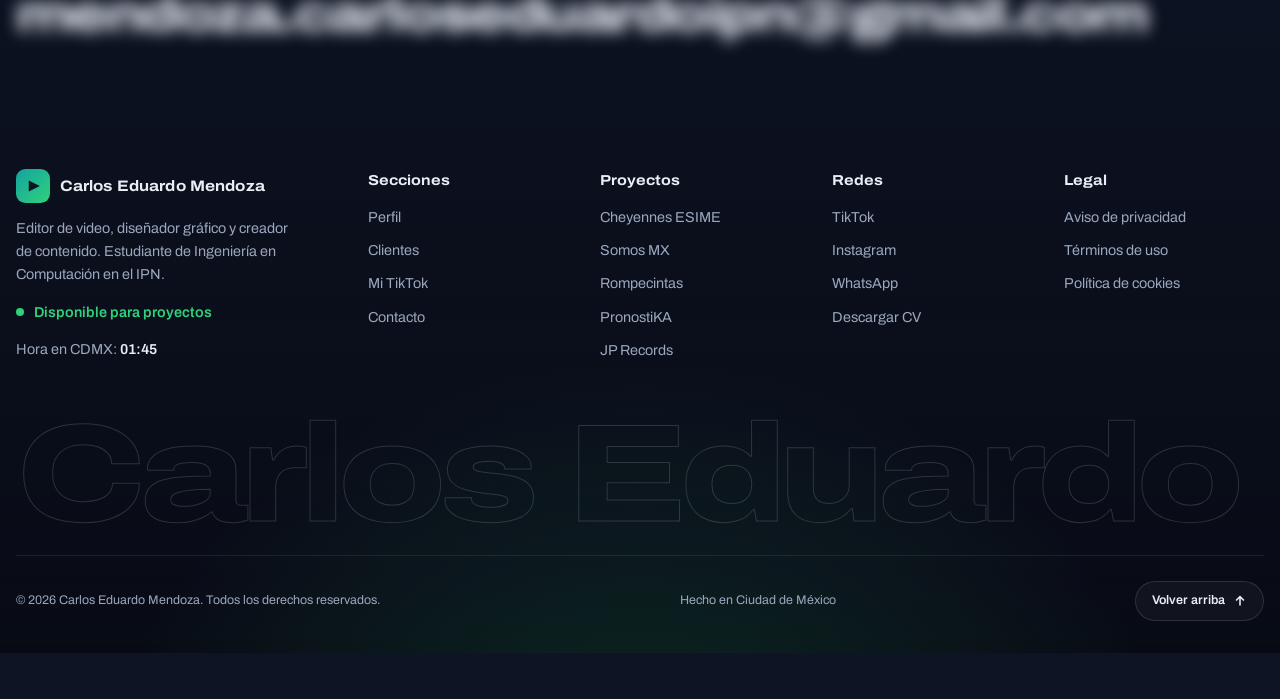
==== commit 13e6f138: "CV con apartado destacado del portafolio Co-Authored-By: Claude Opus 5.5 <noreply@anthropic.com> Cla" ====
--- a/index.html
+++ b/index.html
@@ -113,7 +113,7 @@
           <div class="portada__acciones">
             <a class="boton" href="#cheyennes">Ver proyectos</a>
             <a class="boton boton--hueco" href="#contacto">Escríbeme</a>
-            <a class="boton boton--hueco" href="assets/docs/CV-Carlos-Eduardo-Mendoza.pdf" download data-cv><svg viewBox="0 0 20 20" fill="none" stroke="currentColor" stroke-width="1.8" aria-hidden="true"><path d="M10 3v10M5.5 8.5 10 13l4.5-4.5M4 16.5h12"/></svg>Descargar CV</a>
+            <a class="boton boton--hueco" href="assets/docs/CV-Carlos-Eduardo-Mendoza.pdf?v=2" download data-cv><svg viewBox="0 0 20 20" fill="none" stroke="currentColor" stroke-width="1.8" aria-hidden="true"><path d="M10 3v10M5.5 8.5 10 13l4.5-4.5M4 16.5h12"/></svg>Descargar CV</a>
           </div>
         </div>
 
@@ -545,7 +545,7 @@
             </div>
           </div>
 
-          <a class="boton" style="margin-top:1.6rem" href="assets/docs/CV-Carlos-Eduardo-Mendoza.pdf" download data-cv><svg viewBox="0 0 20 20" fill="none" stroke="currentColor" stroke-width="1.8" aria-hidden="true"><path d="M10 3v10M5.5 8.5 10 13l4.5-4.5M4 16.5h12"/></svg>Descargar mi CV en PDF</a>
+          <a class="boton" style="margin-top:1.6rem" href="assets/docs/CV-Carlos-Eduardo-Mendoza.pdf?v=2" download data-cv><svg viewBox="0 0 20 20" fill="none" stroke="currentColor" stroke-width="1.8" aria-hidden="true"><path d="M10 3v10M5.5 8.5 10 13l4.5-4.5M4 16.5h12"/></svg>Descargar mi CV en PDF</a>
 
           <ul class="redes">
             <li><a href="https://www.tiktok.com/@soy_jaca" target="_blank" rel="noopener noreferrer">
@@ -633,7 +633,7 @@
           <a href="https://www.tiktok.com/@soy_jaca" target="_blank" rel="noopener noreferrer">TikTok</a>
           <a href="https://www.instagram.com/jaca.oficiall/" target="_blank" rel="noopener noreferrer">Instagram</a>
           <a href="https://wa.me/525549577887" target="_blank" rel="noopener noreferrer">WhatsApp</a>
-          <a href="assets/docs/CV-Carlos-Eduardo-Mendoza.pdf" download>Descargar CV</a>
+          <a href="assets/docs/CV-Carlos-Eduardo-Mendoza.pdf?v=2" download>Descargar CV</a>
         </nav>
         <nav class="pie__col" aria-label="Legal">
           <p class="pie__titulo">Legal</p>
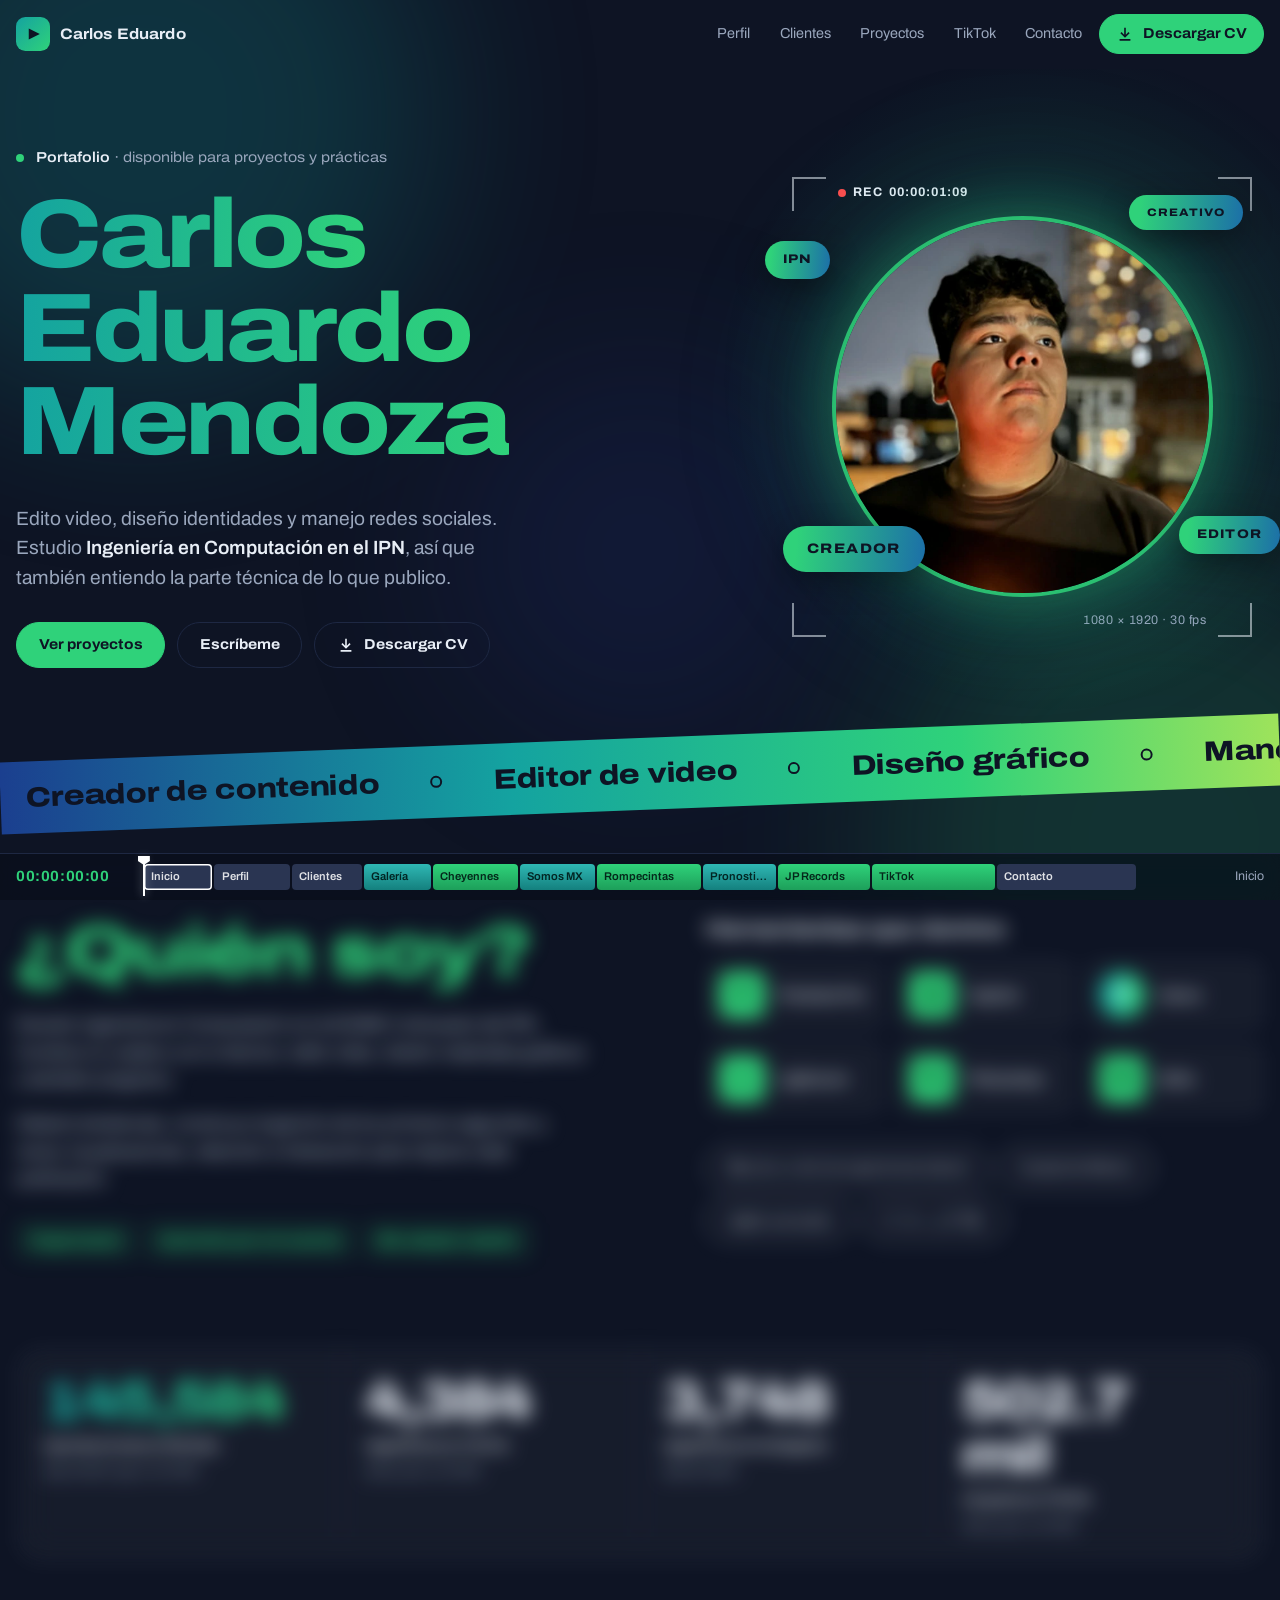
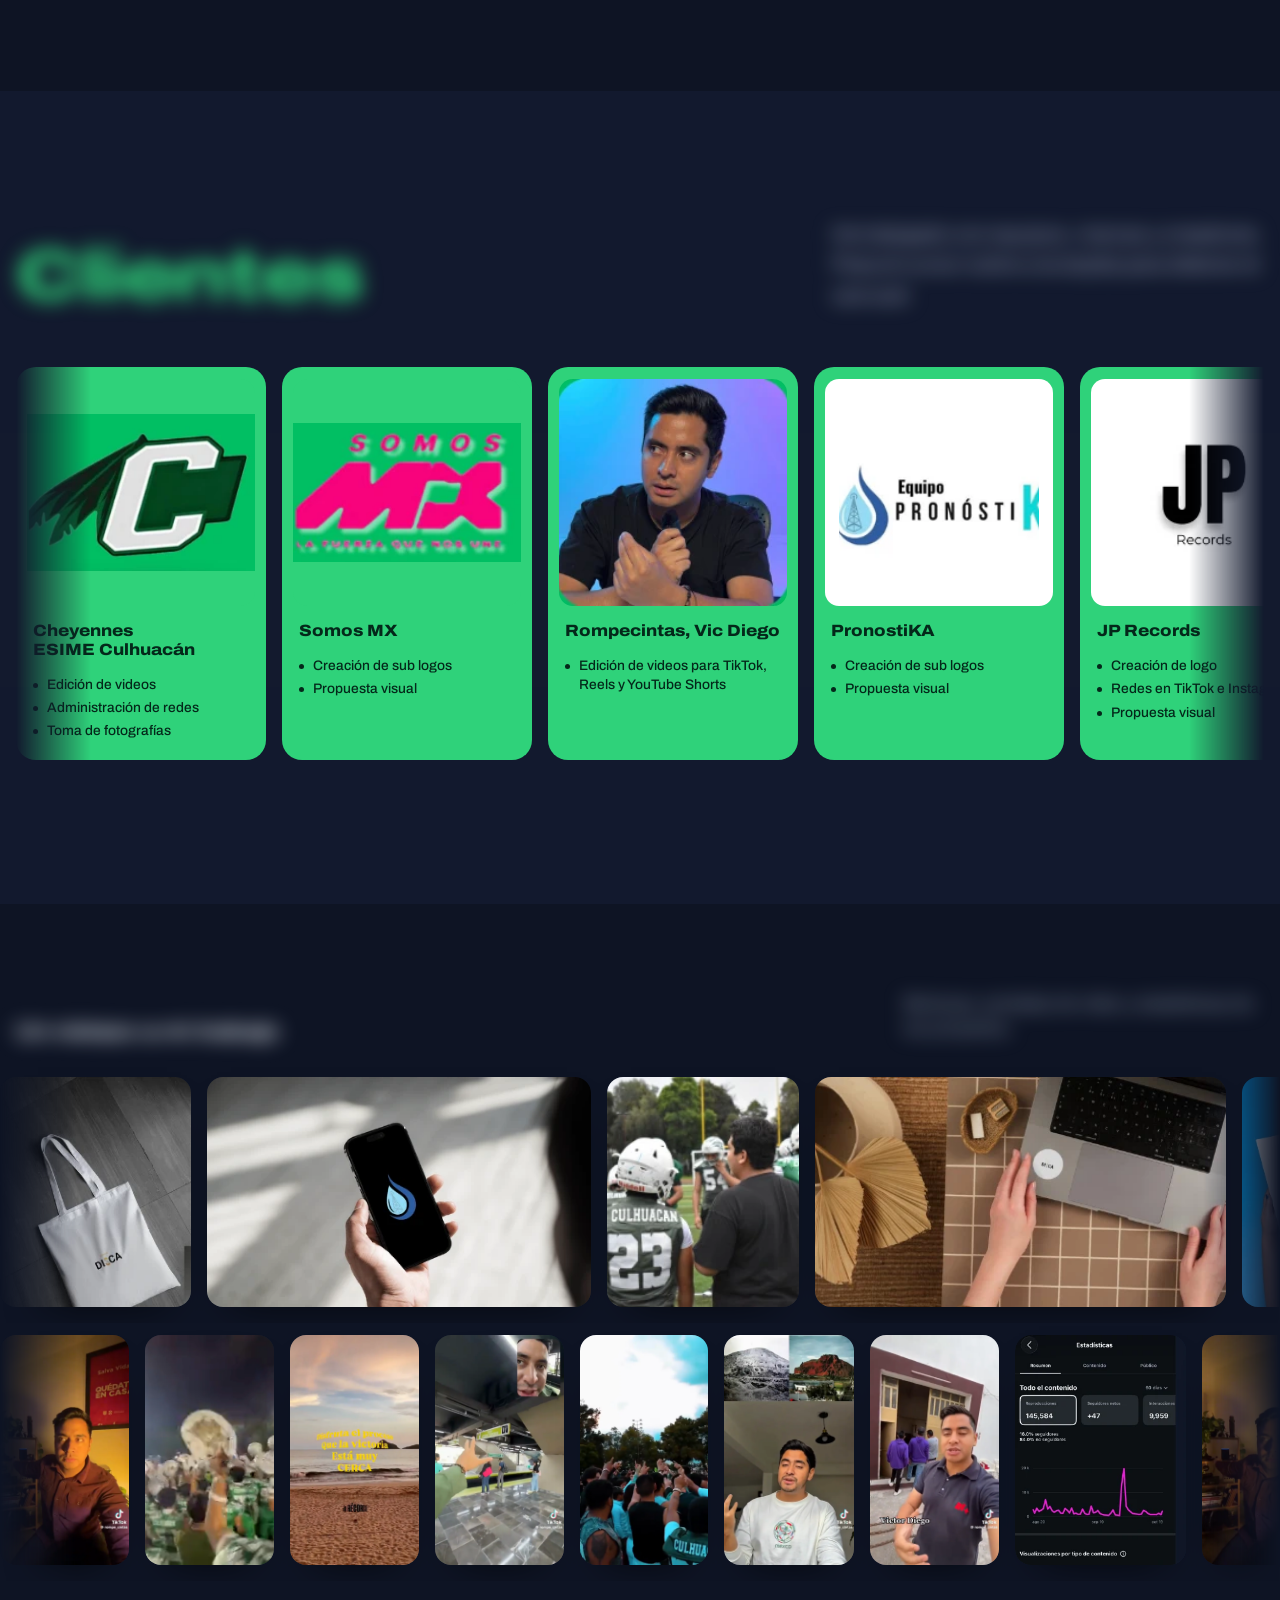
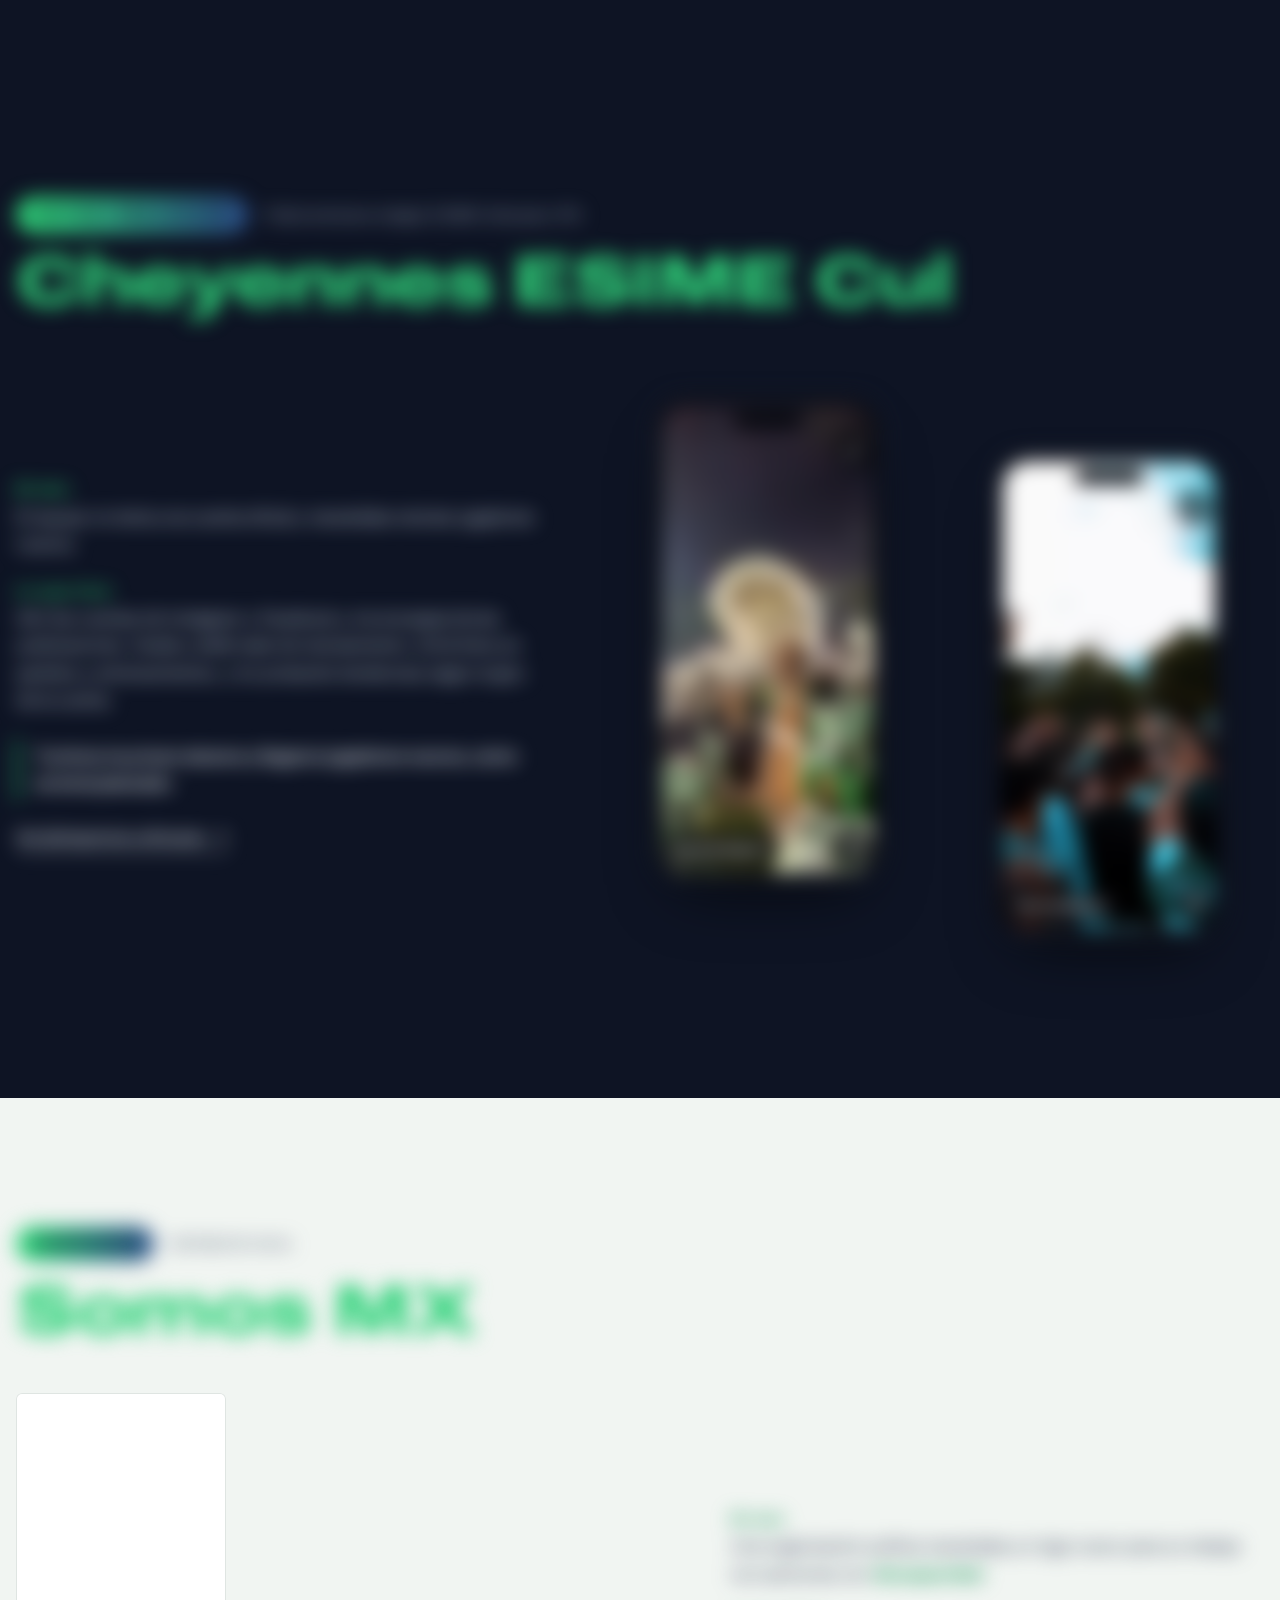
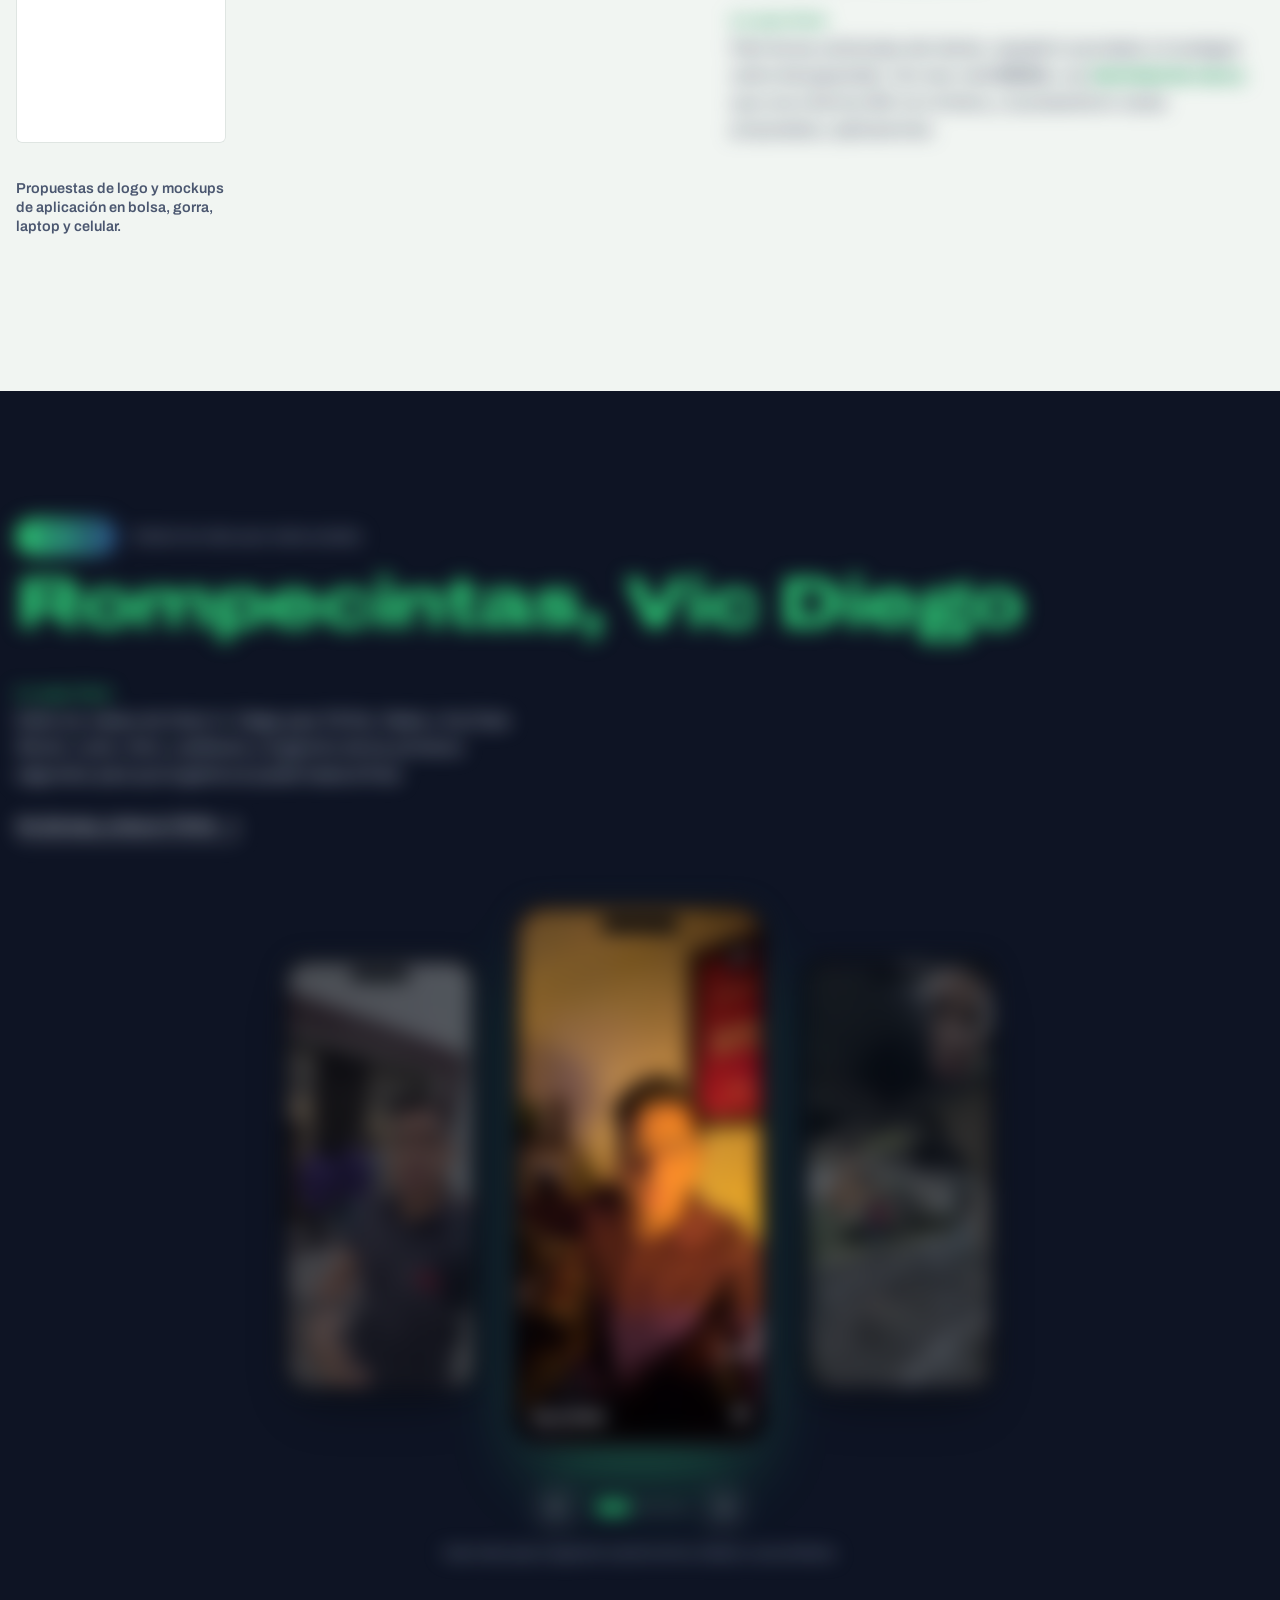
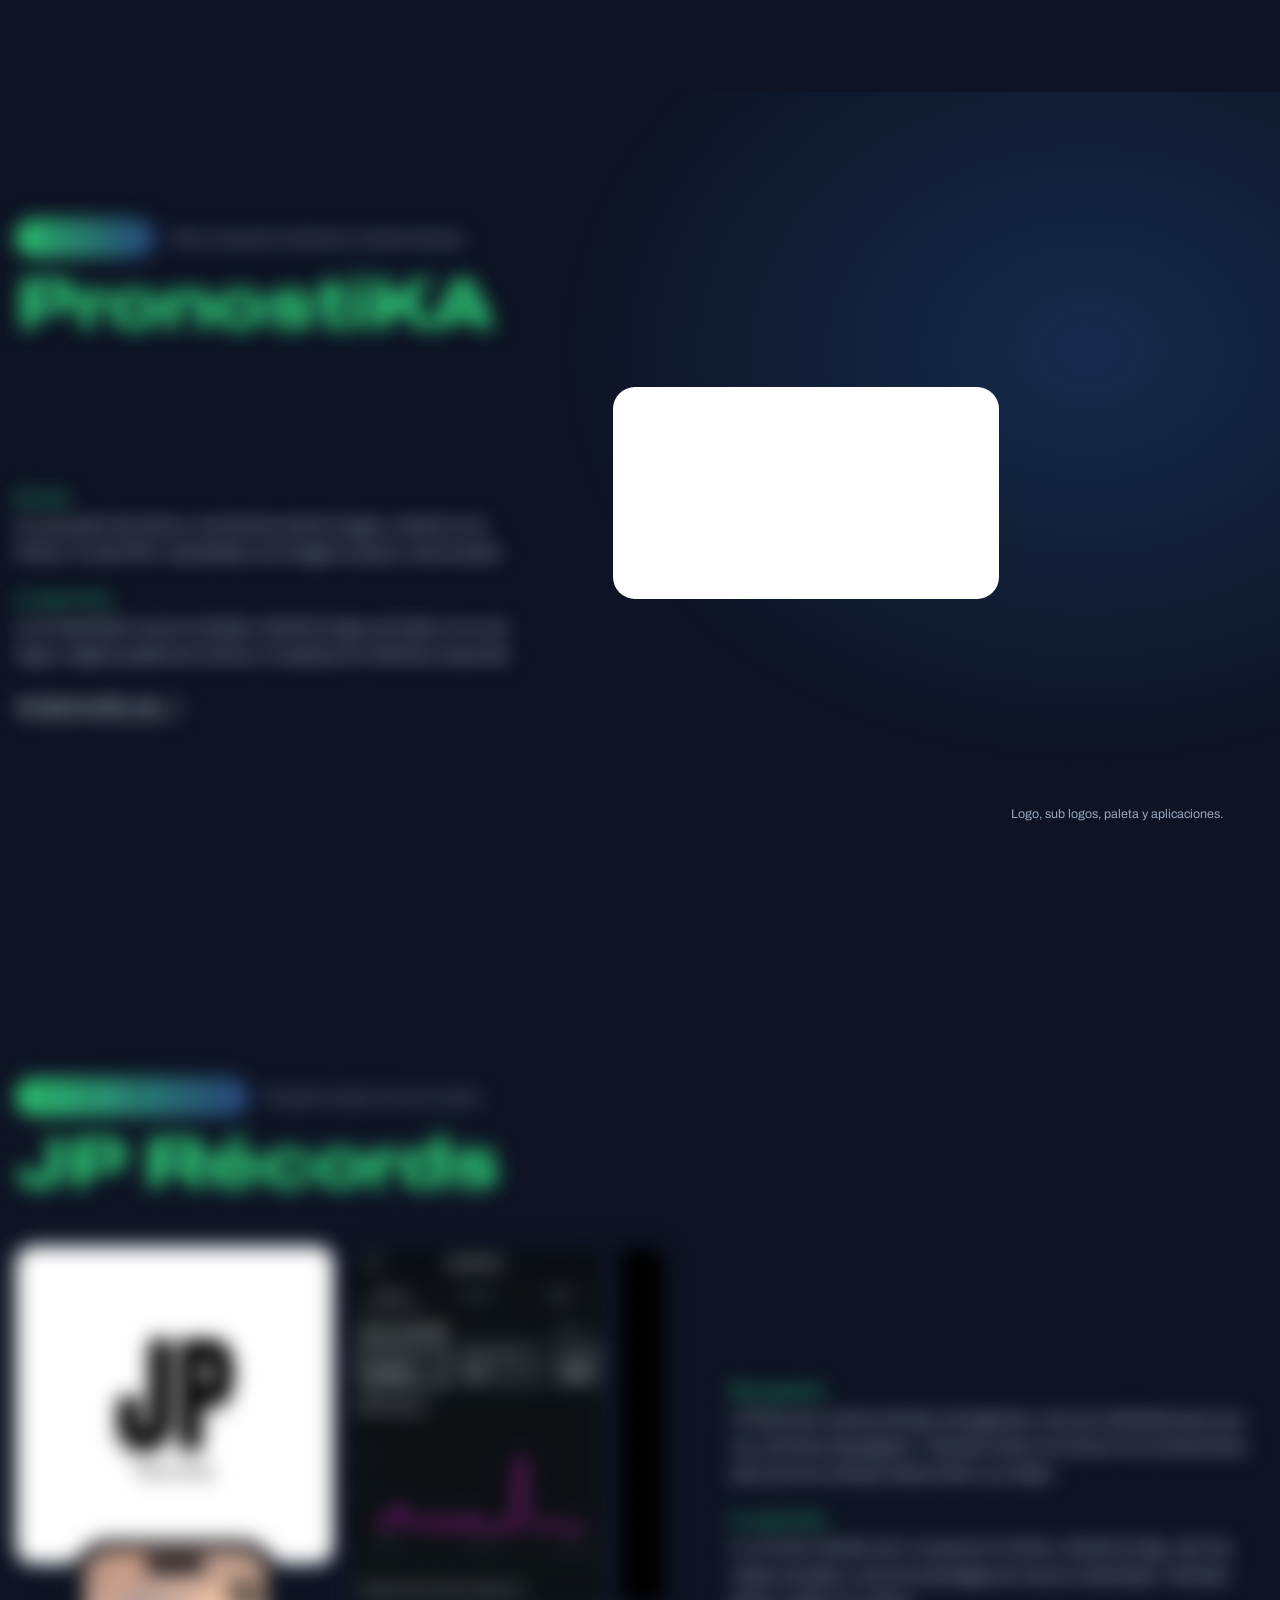
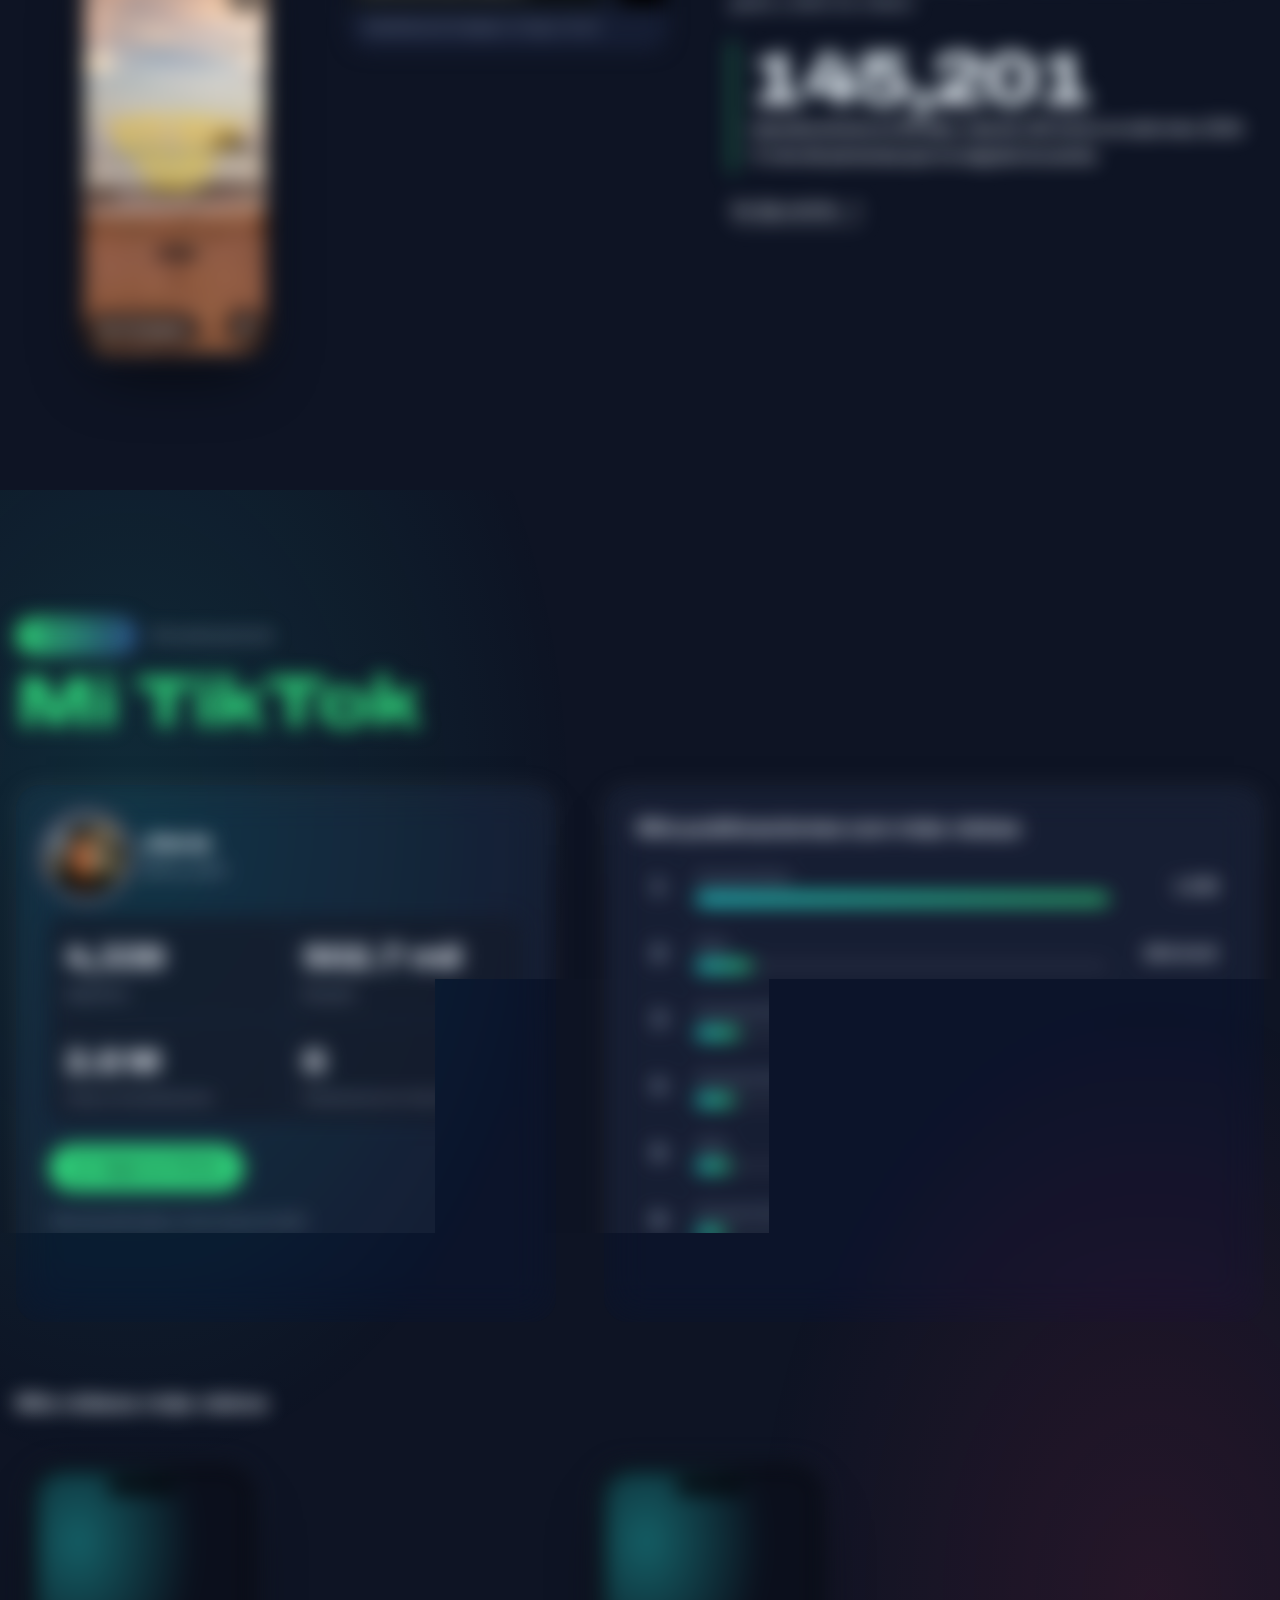
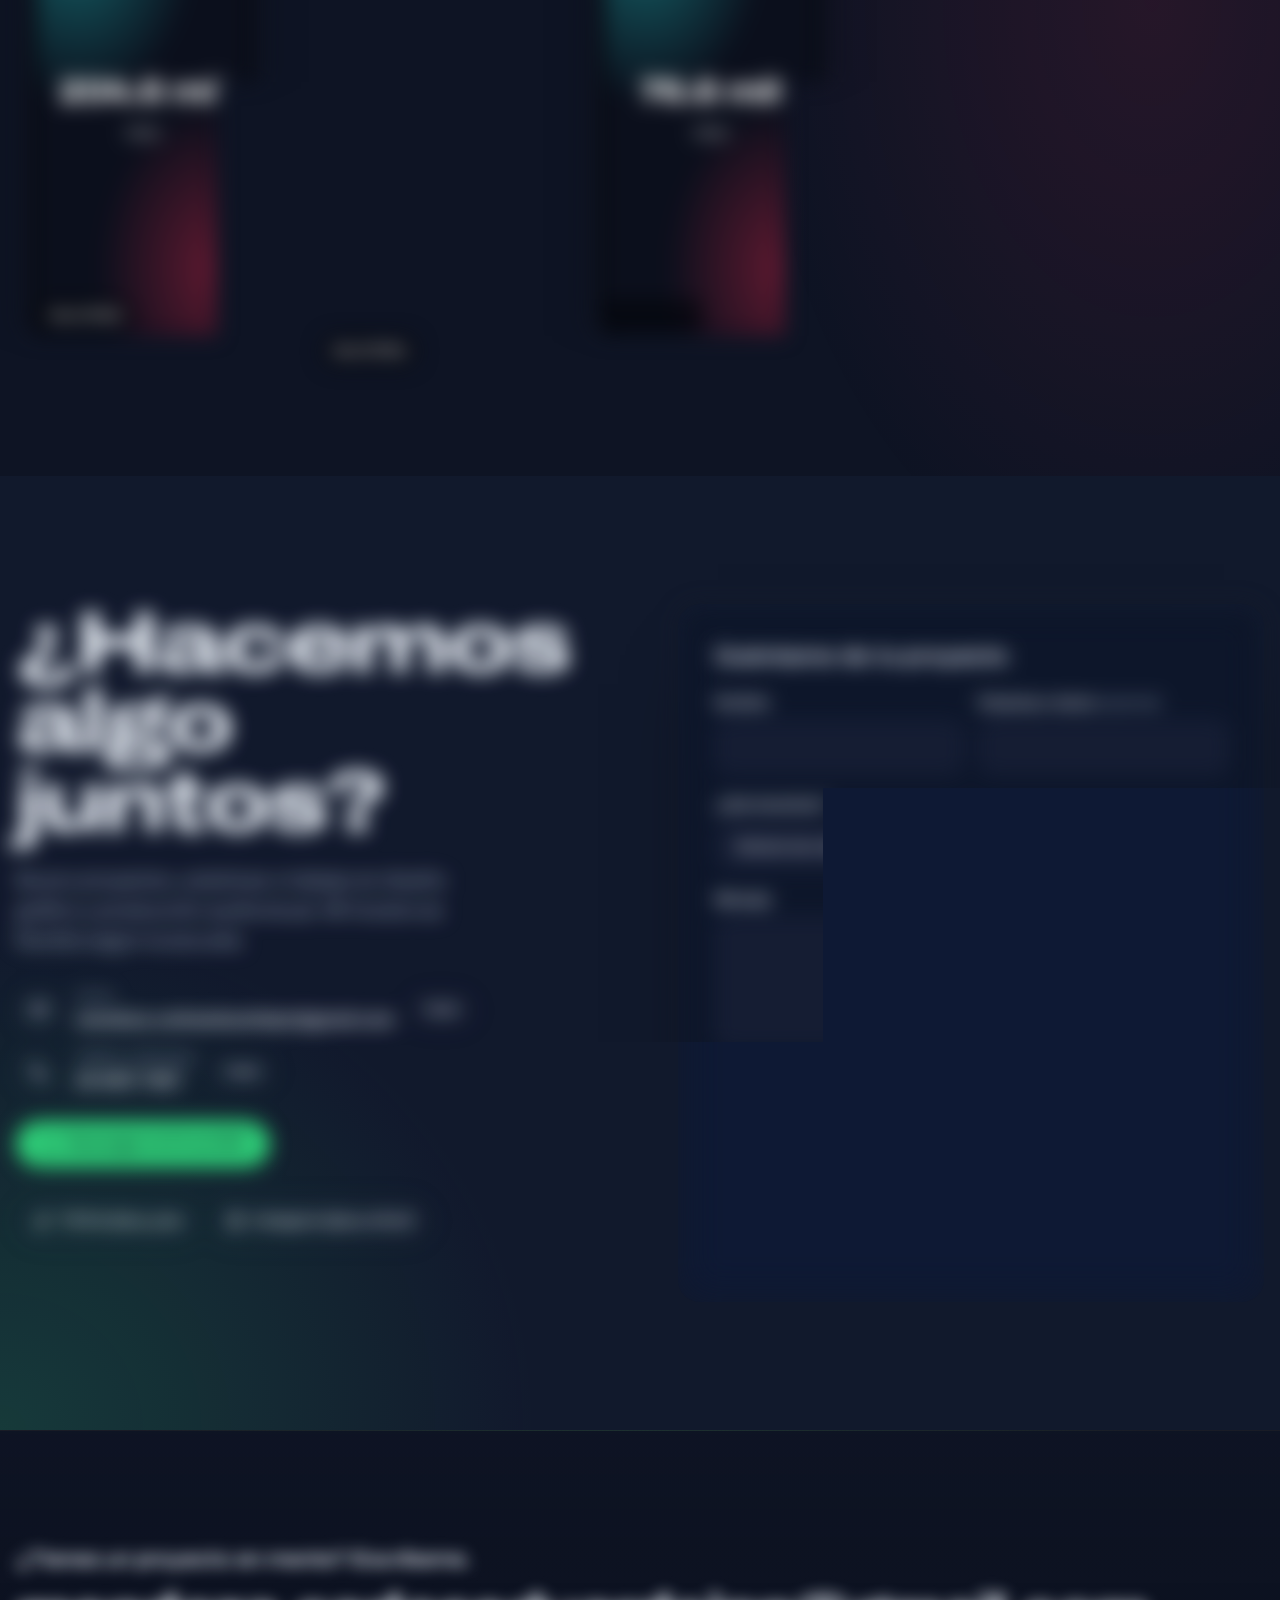
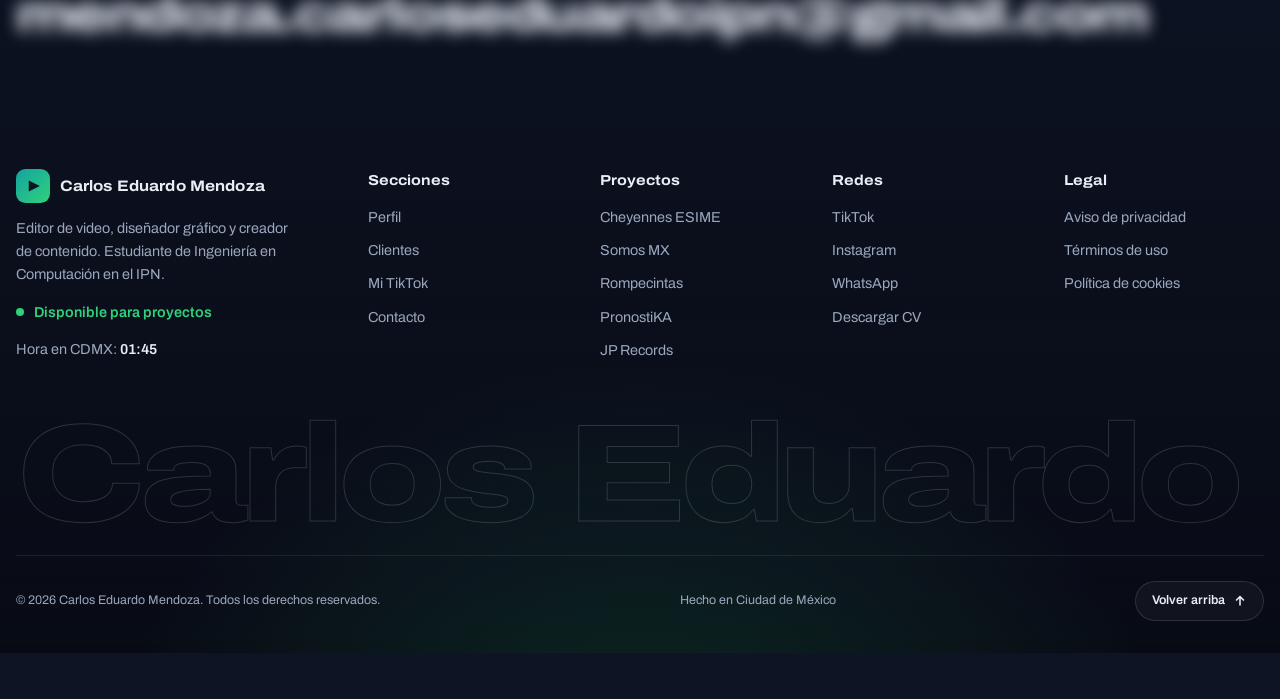
==== commit 6871ba29: "CV con fotografía profesional Co-Authored-By: Claude Opus 5.5 <noreply@anthropic.com> Claude-Session" ====
--- a/index.html
+++ b/index.html
@@ -113,7 +113,7 @@
           <div class="portada__acciones">
             <a class="boton" href="#cheyennes">Ver proyectos</a>
             <a class="boton boton--hueco" href="#contacto">Escríbeme</a>
-            <a class="boton boton--hueco" href="assets/docs/CV-Carlos-Eduardo-Mendoza.pdf?v=2" download data-cv><svg viewBox="0 0 20 20" fill="none" stroke="currentColor" stroke-width="1.8" aria-hidden="true"><path d="M10 3v10M5.5 8.5 10 13l4.5-4.5M4 16.5h12"/></svg>Descargar CV</a>
+            <a class="boton boton--hueco" href="assets/docs/CV-Carlos-Eduardo-Mendoza.pdf?v=3" download data-cv><svg viewBox="0 0 20 20" fill="none" stroke="currentColor" stroke-width="1.8" aria-hidden="true"><path d="M10 3v10M5.5 8.5 10 13l4.5-4.5M4 16.5h12"/></svg>Descargar CV</a>
           </div>
         </div>
 
@@ -545,7 +545,7 @@
             </div>
           </div>
 
-          <a class="boton" style="margin-top:1.6rem" href="assets/docs/CV-Carlos-Eduardo-Mendoza.pdf?v=2" download data-cv><svg viewBox="0 0 20 20" fill="none" stroke="currentColor" stroke-width="1.8" aria-hidden="true"><path d="M10 3v10M5.5 8.5 10 13l4.5-4.5M4 16.5h12"/></svg>Descargar mi CV en PDF</a>
+          <a class="boton" style="margin-top:1.6rem" href="assets/docs/CV-Carlos-Eduardo-Mendoza.pdf?v=3" download data-cv><svg viewBox="0 0 20 20" fill="none" stroke="currentColor" stroke-width="1.8" aria-hidden="true"><path d="M10 3v10M5.5 8.5 10 13l4.5-4.5M4 16.5h12"/></svg>Descargar mi CV en PDF</a>
 
           <ul class="redes">
             <li><a href="https://www.tiktok.com/@soy_jaca" target="_blank" rel="noopener noreferrer">
@@ -633,7 +633,7 @@
           <a href="https://www.tiktok.com/@soy_jaca" target="_blank" rel="noopener noreferrer">TikTok</a>
           <a href="https://www.instagram.com/jaca.oficiall/" target="_blank" rel="noopener noreferrer">Instagram</a>
           <a href="https://wa.me/525549577887" target="_blank" rel="noopener noreferrer">WhatsApp</a>
-          <a href="assets/docs/CV-Carlos-Eduardo-Mendoza.pdf?v=2" download>Descargar CV</a>
+          <a href="assets/docs/CV-Carlos-Eduardo-Mendoza.pdf?v=3" download>Descargar CV</a>
         </nav>
         <nav class="pie__col" aria-label="Legal">
           <p class="pie__titulo">Legal</p>
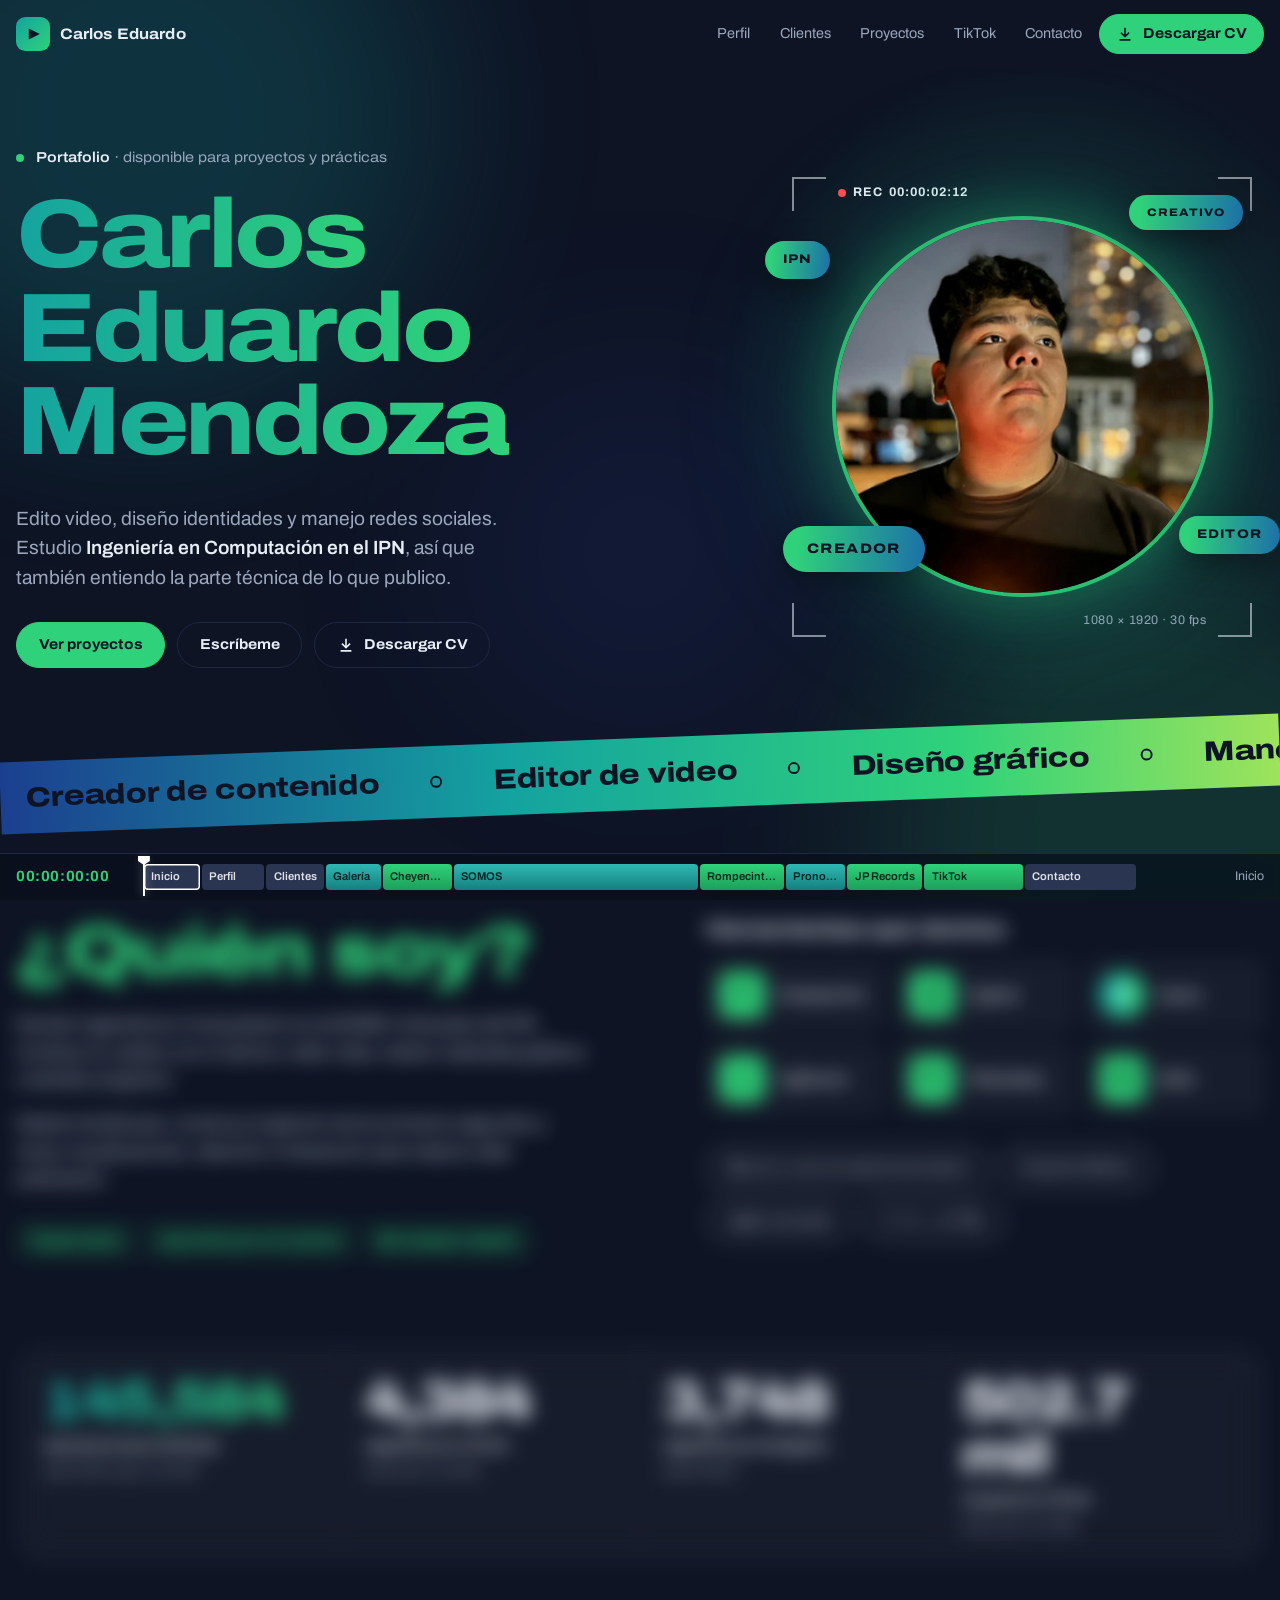
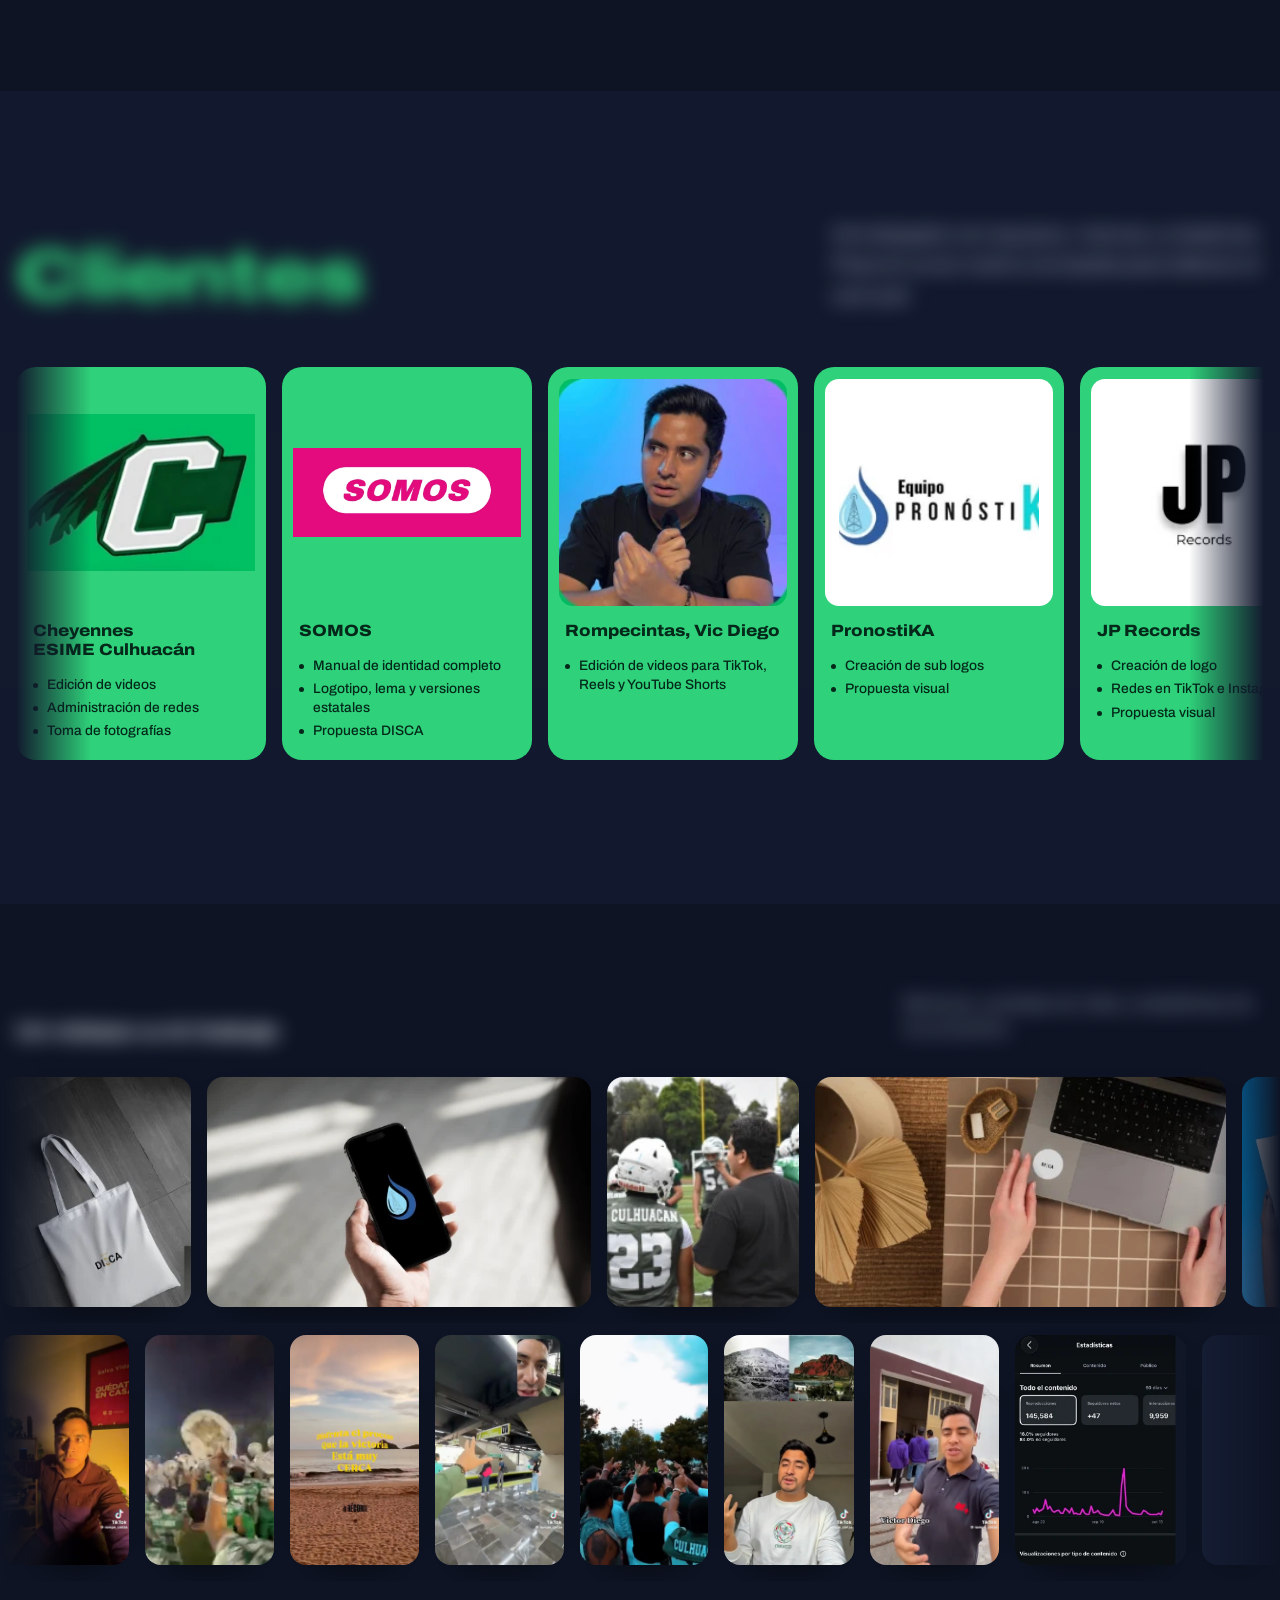
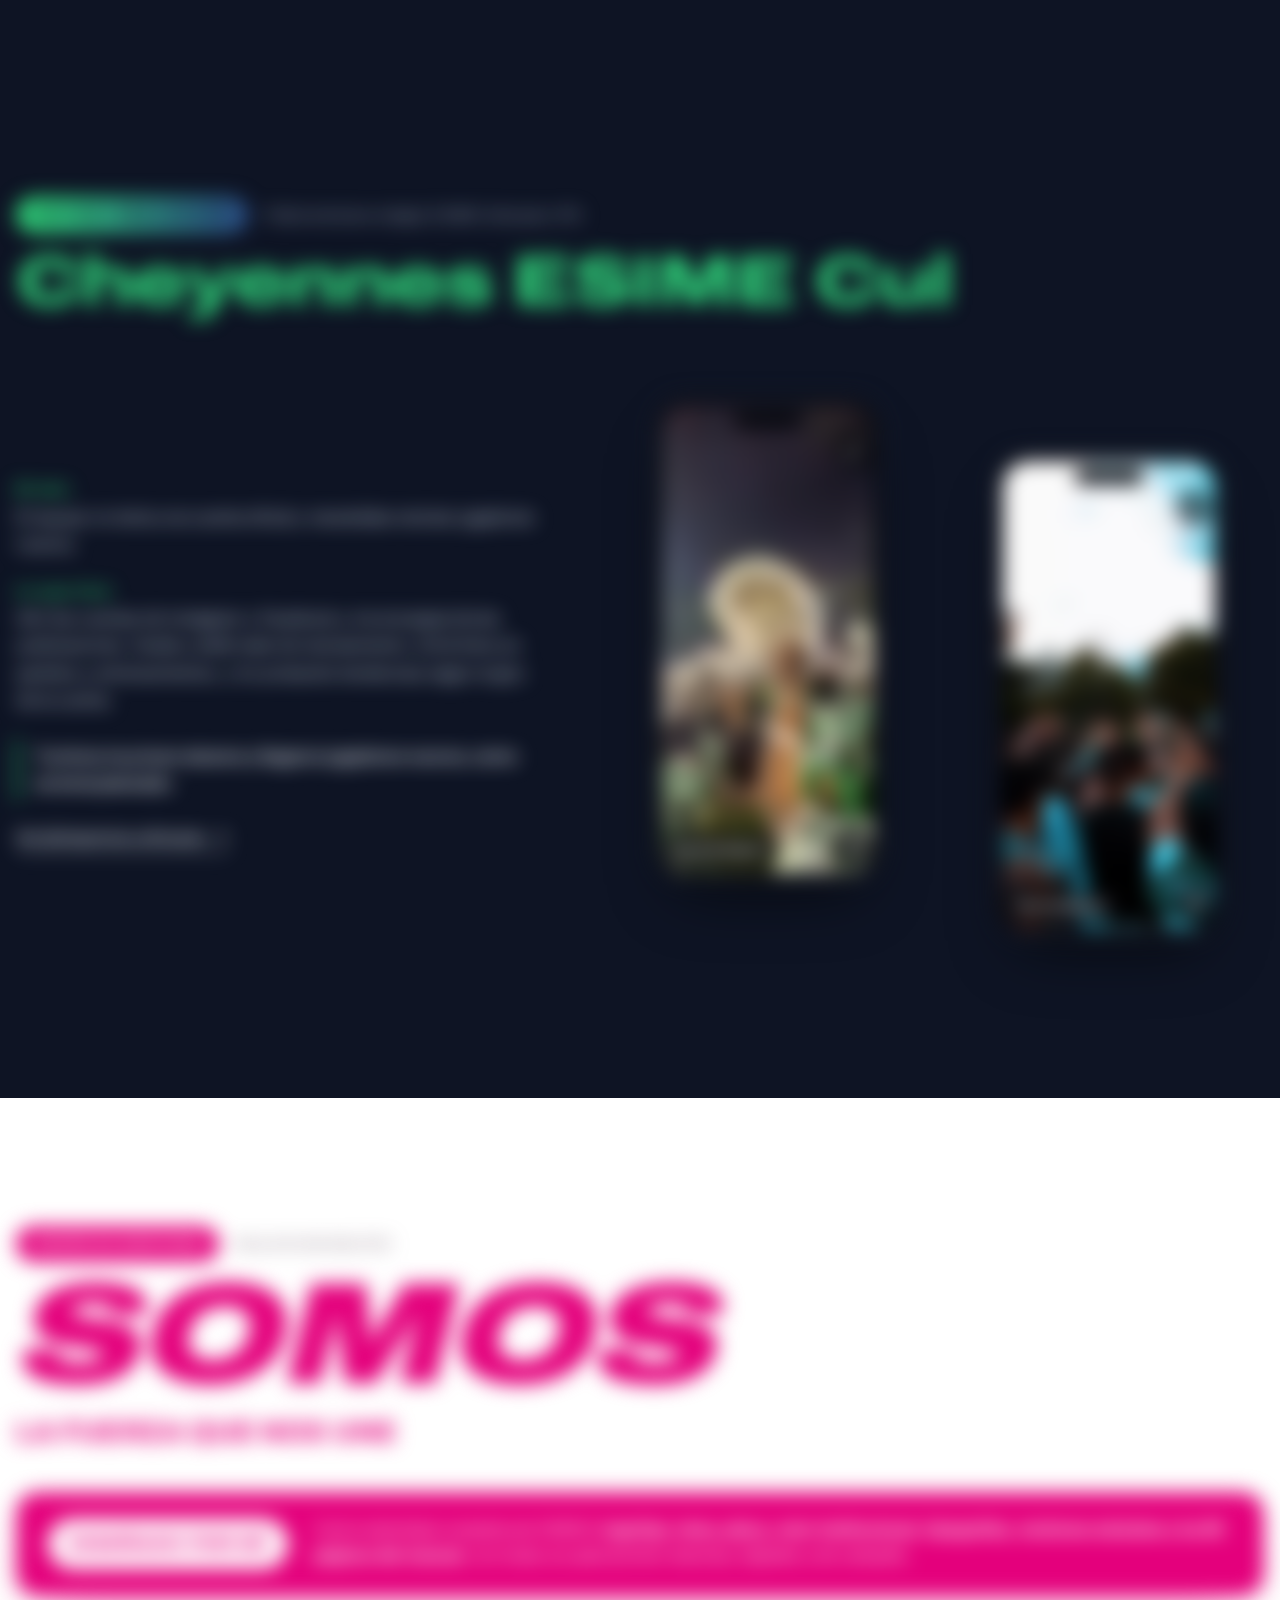
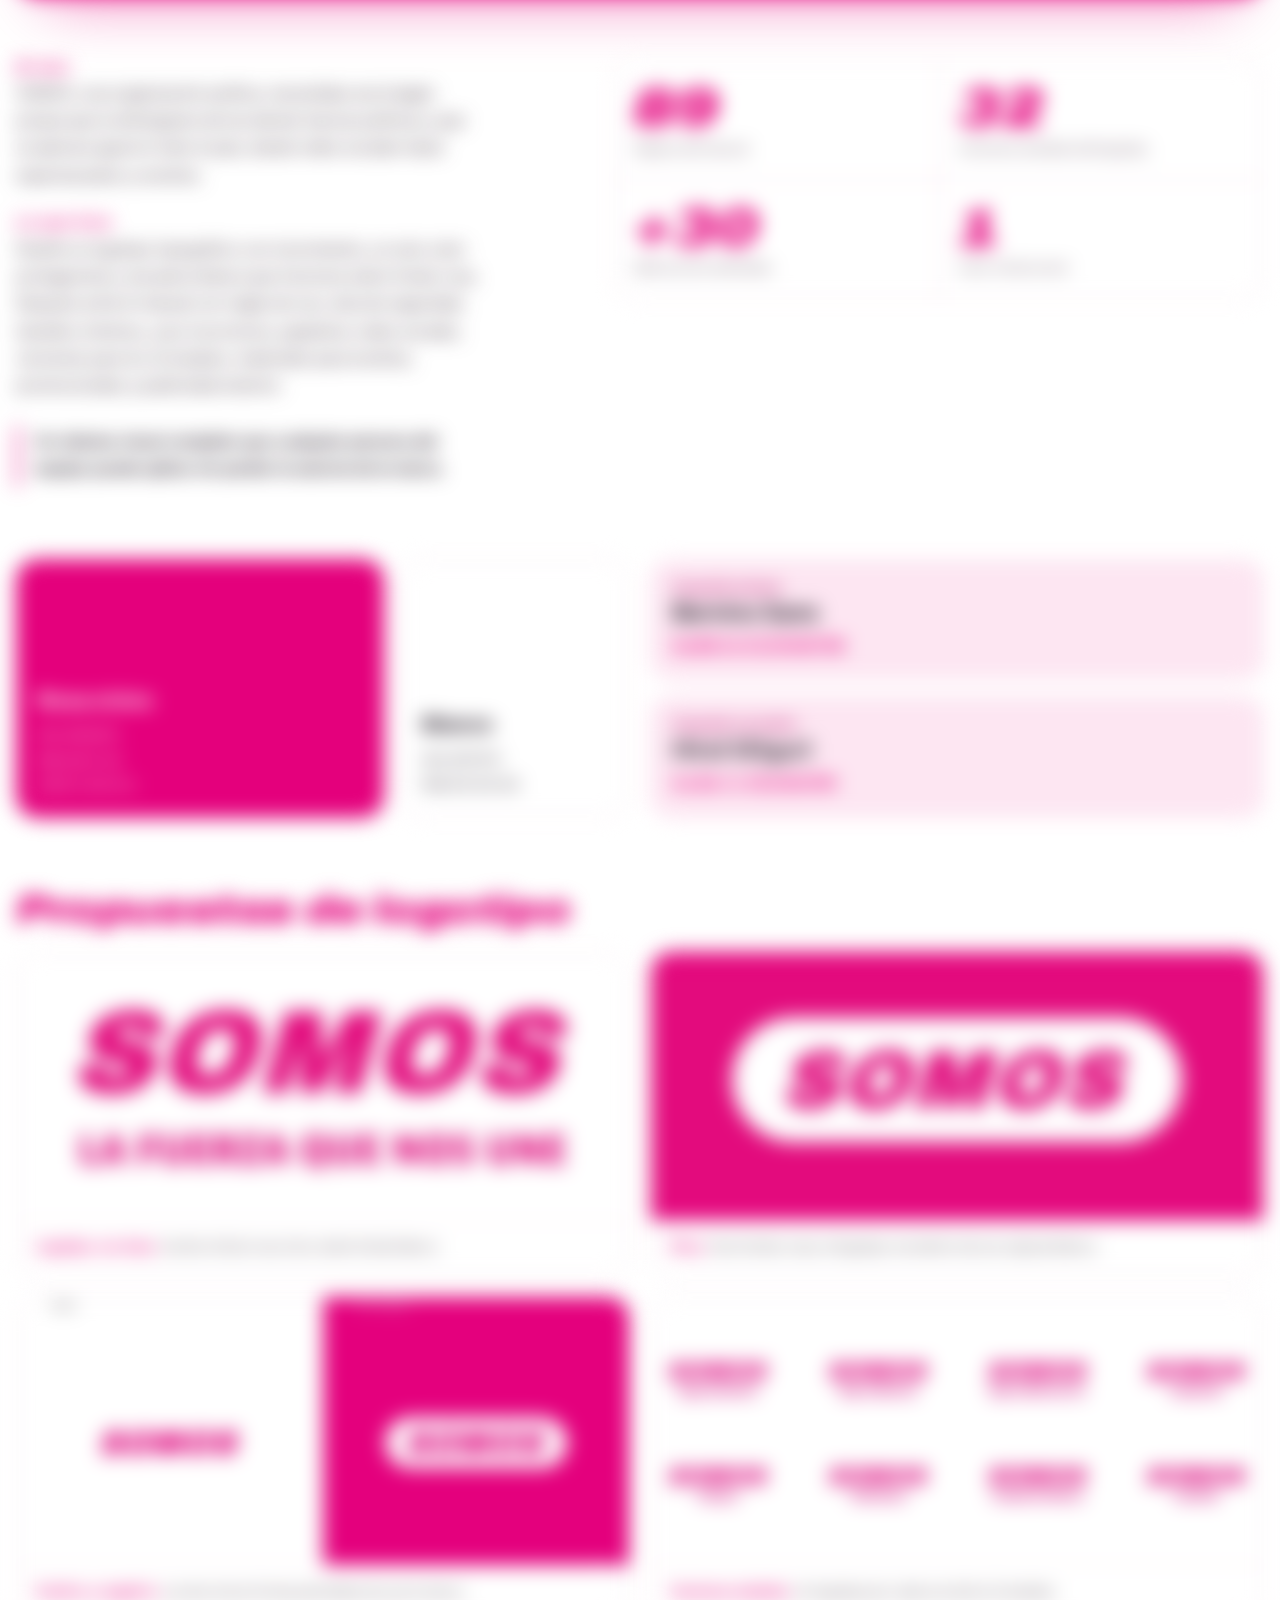
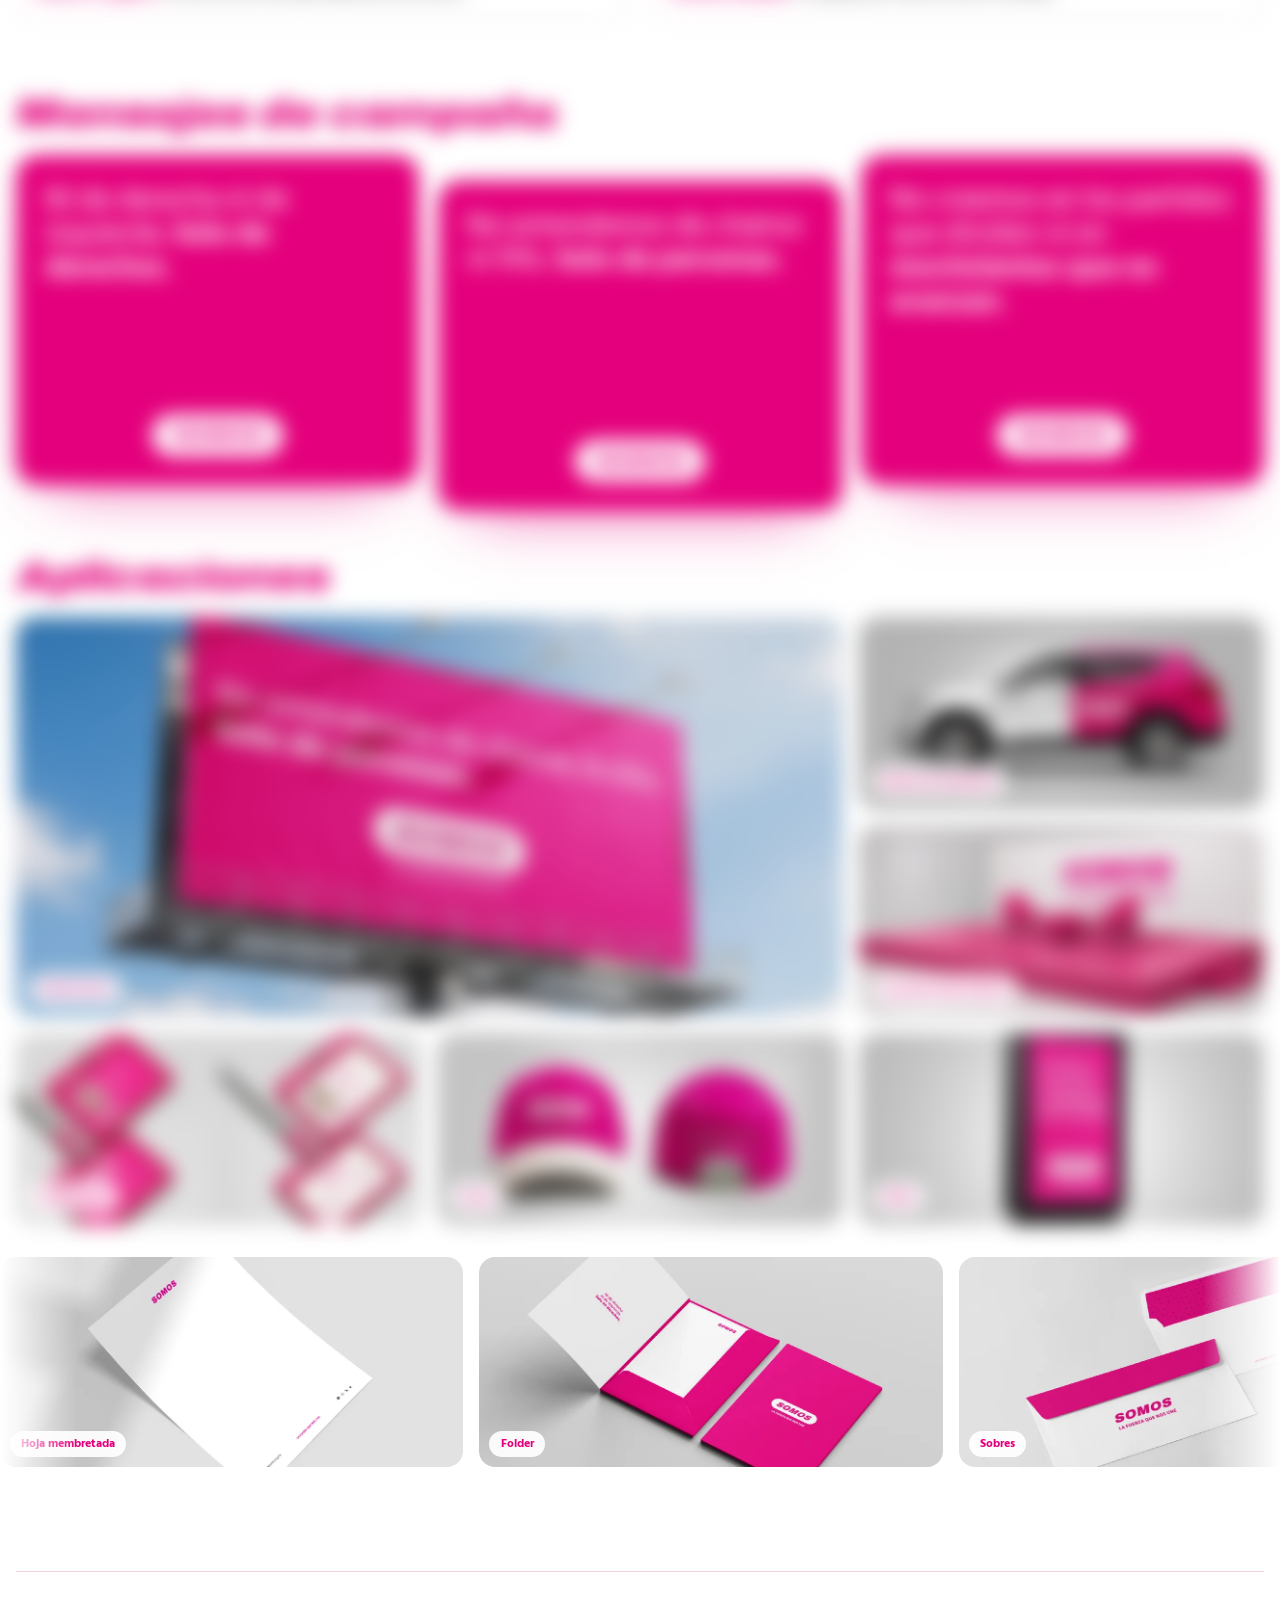
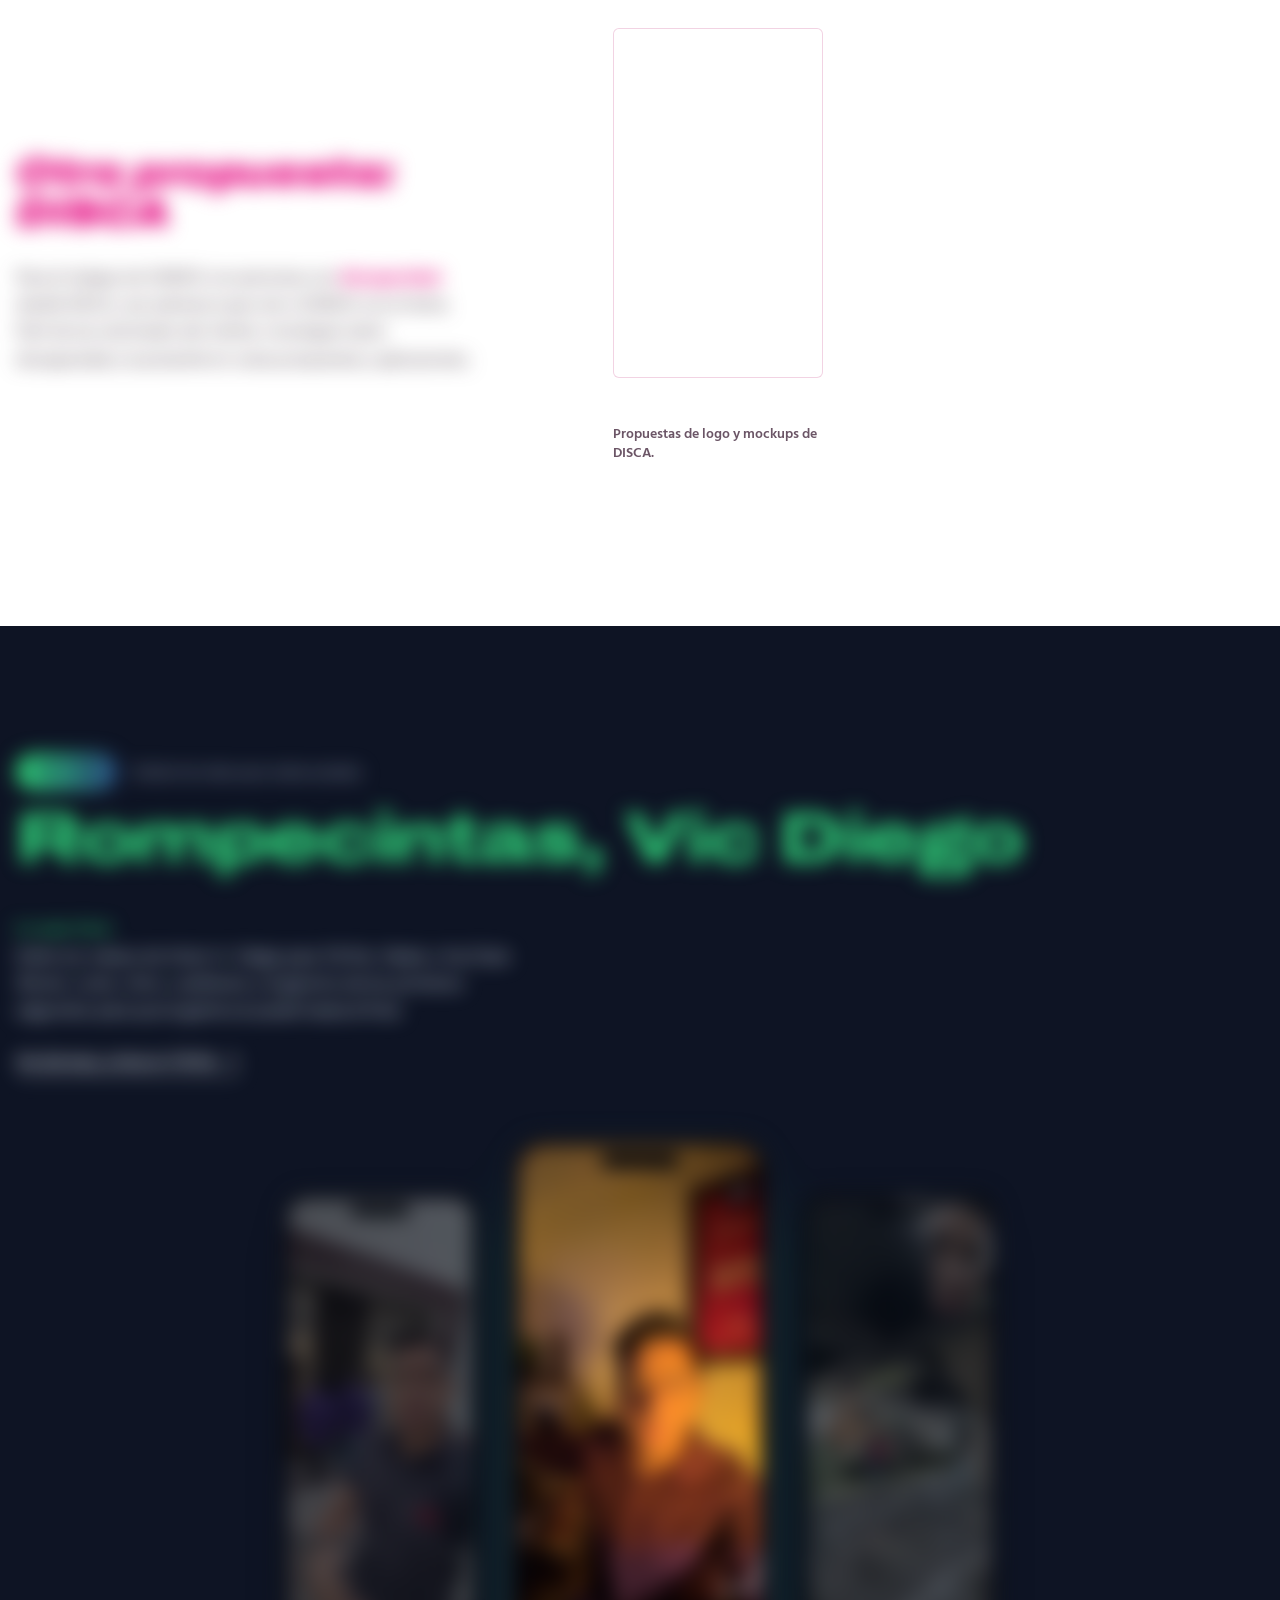
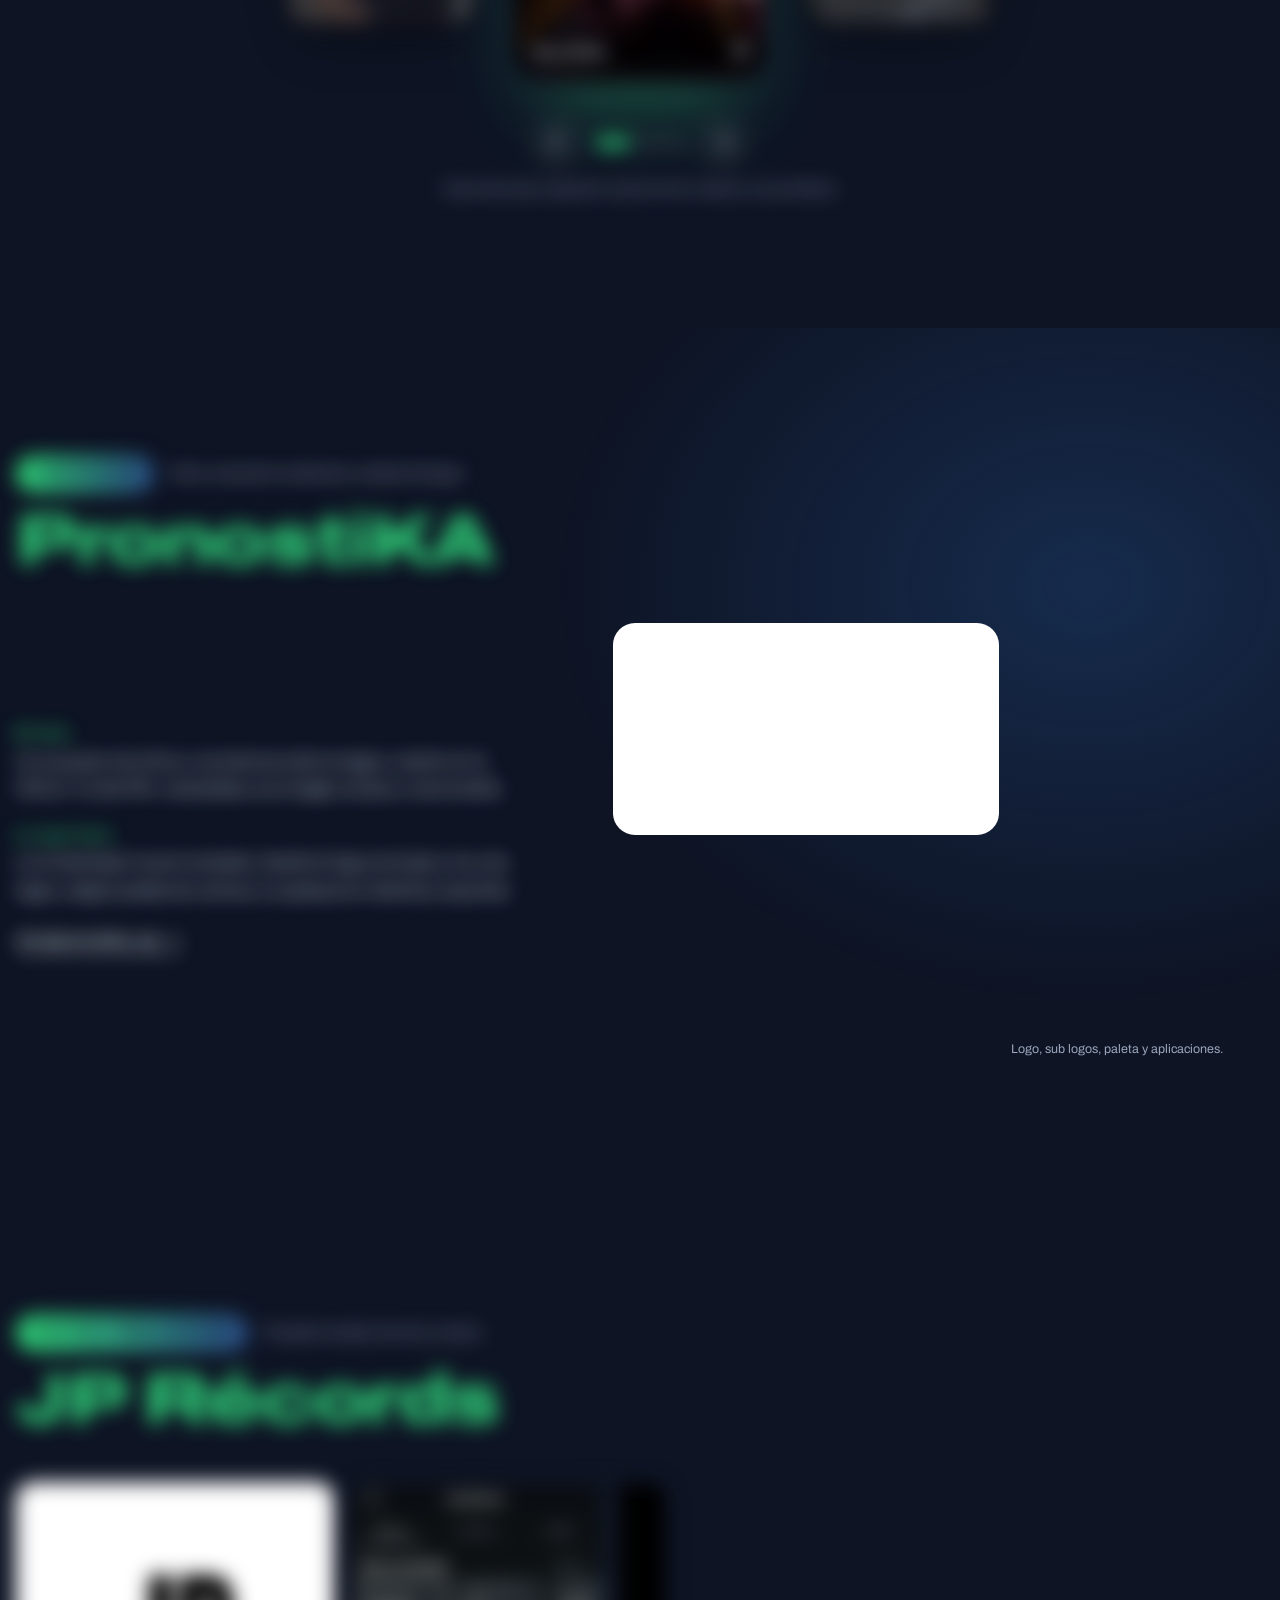
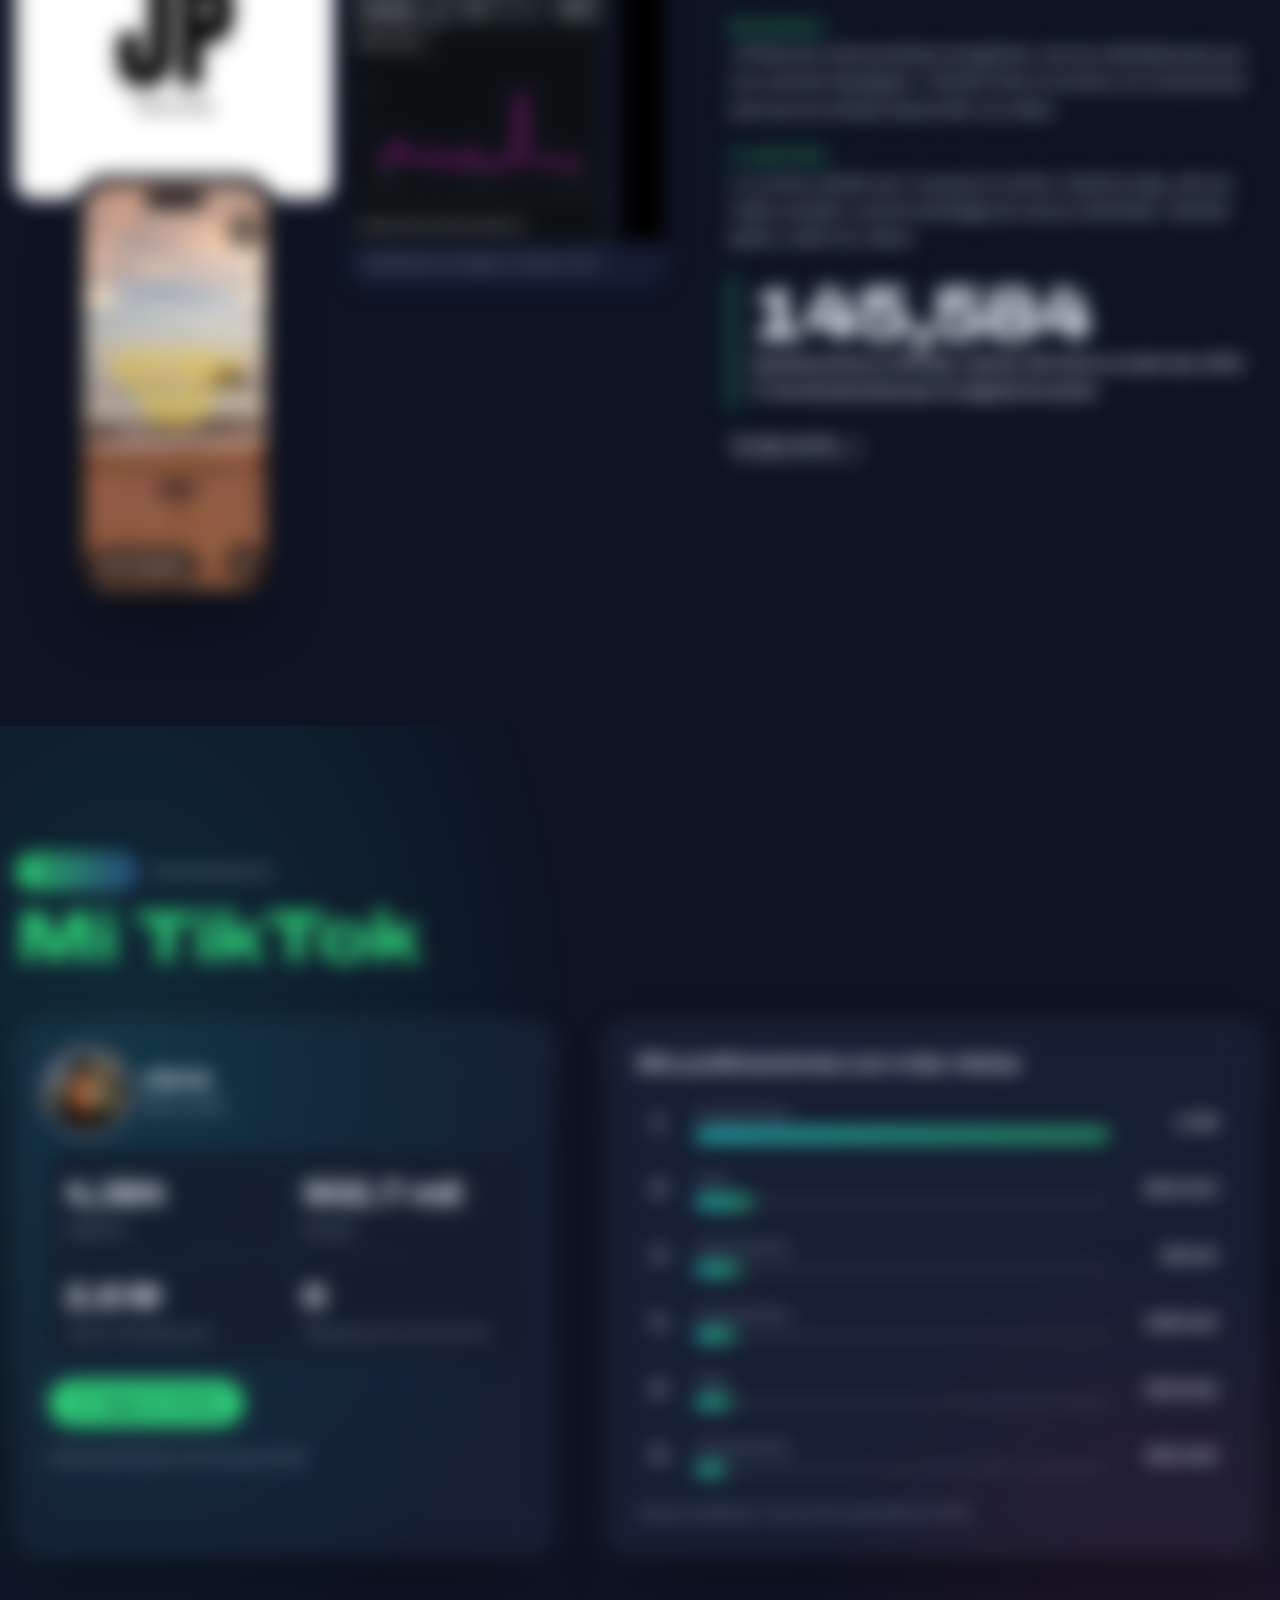
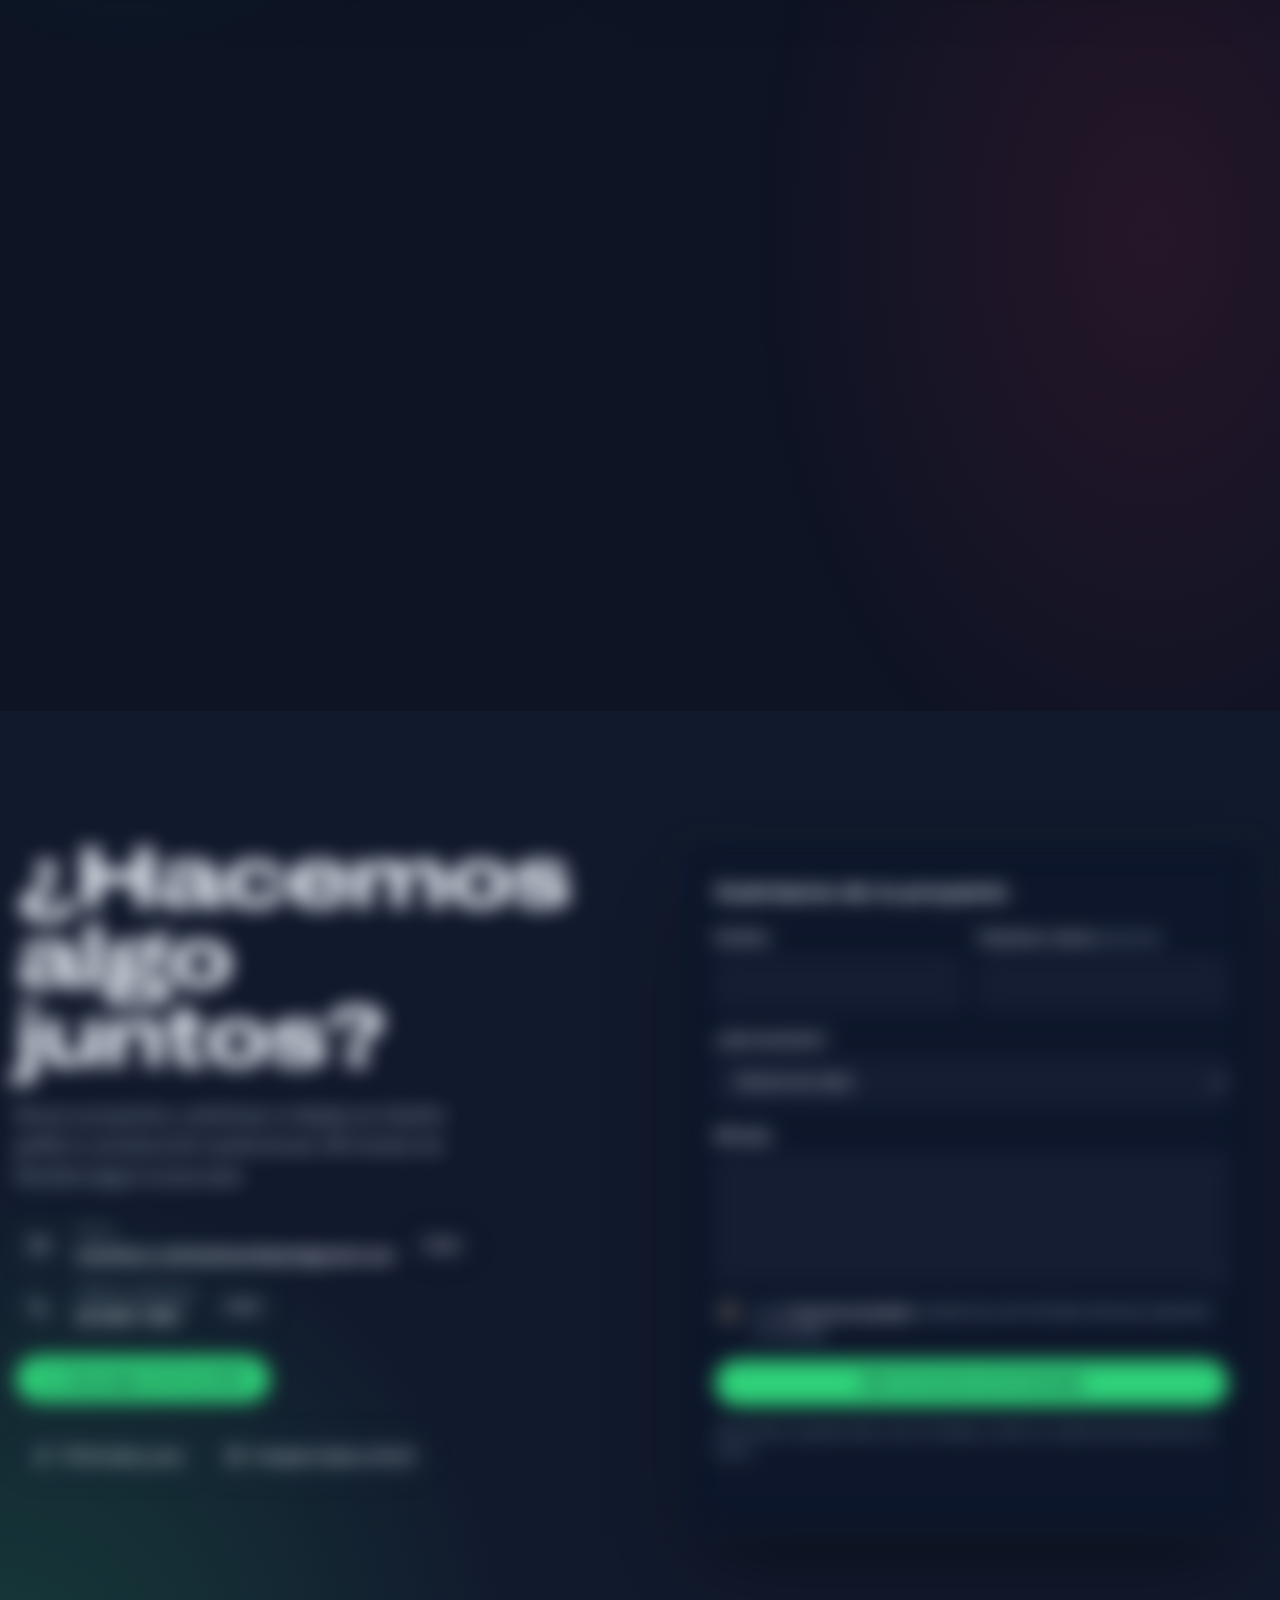
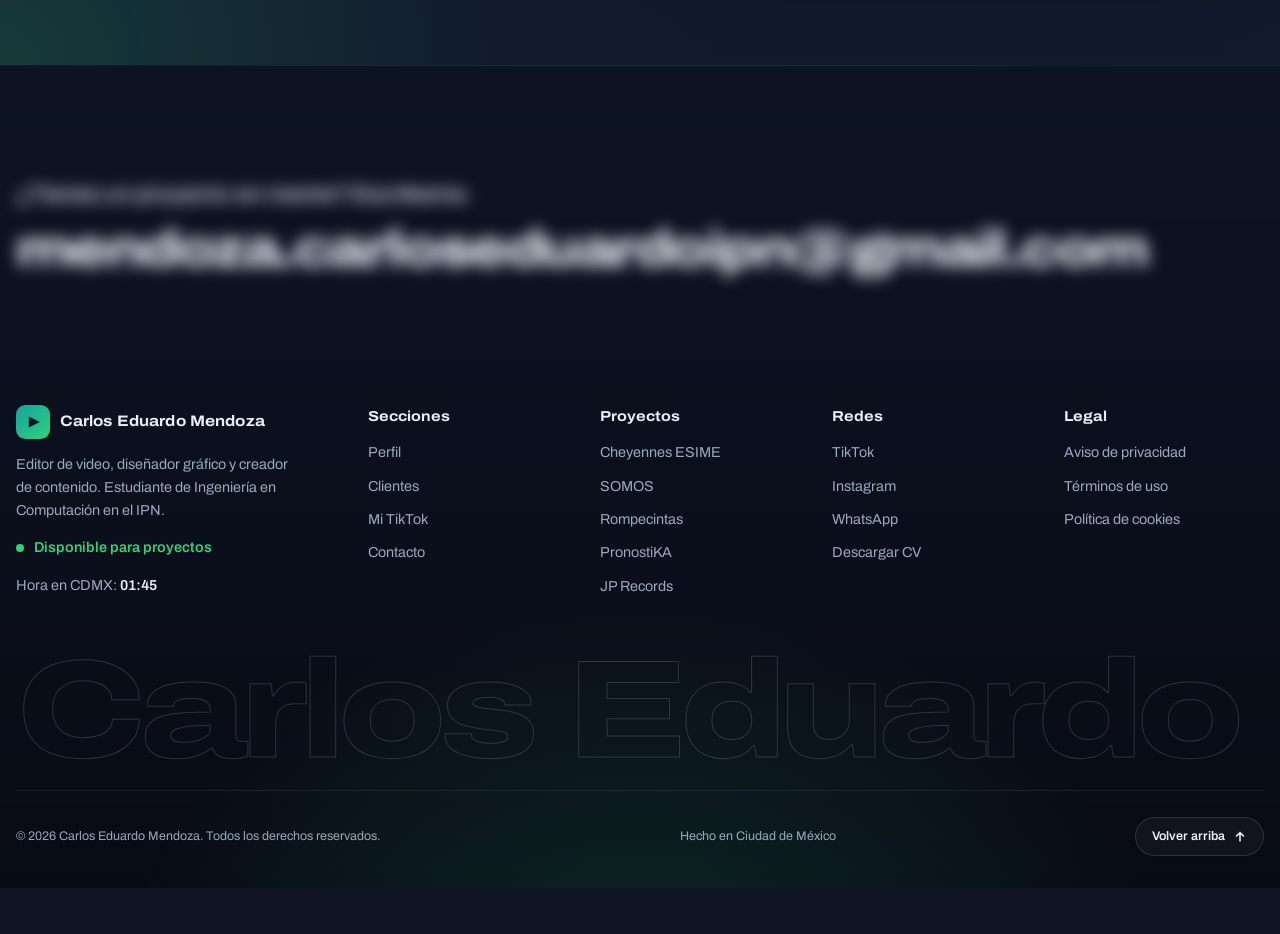
==== commit 965a849f: "Sección SOMOS con el manual de identidad 2026 Co-Authored-By: Claude Opus 5.5 <noreply@anthropic.com" ====
--- a/index.html
+++ b/index.html
@@ -14,7 +14,7 @@
   <meta property="og:type" content="website">
   <meta property="og:locale" content="es_MX">
   <meta property="og:title" content="Carlos Eduardo Mendoza · Editor de video y diseñador">
-  <meta property="og:description" content="Reels, identidad de marca y manejo de redes. Proyectos para Cheyennes ESIME, Somos MX, Rompecintas, PronostiKA y JP Records.">
+  <meta property="og:description" content="Reels, identidad de marca y manejo de redes. Proyectos para Cheyennes ESIME, SOMOS, Rompecintas, PronostiKA y JP Records.">
   <meta property="og:image" content="https://mendozacarloseduardoipn-dot.github.io/assets/img/og-imagen.jpg">
   <meta property="og:url" content="https://mendozacarloseduardoipn-dot.github.io/">
   <meta name="twitter:card" content="summary_large_image">
@@ -26,8 +26,8 @@
 
   <link rel="preconnect" href="https://fonts.googleapis.com">
   <link rel="preconnect" href="https://fonts.gstatic.com" crossorigin>
-  <link rel="stylesheet" href="https://fonts.googleapis.com/css2?family=Archivo:wdth,wght@62..125,400..800&display=swap">
-  <link rel="stylesheet" href="assets/css/main.css?v=202610222146">
+  <link rel="stylesheet" href="https://fonts.googleapis.com/css2?family=Archivo:ital,wdth,wght@0,62..125,400..800;1,62..125,700..900&family=Hind+Siliguri:wght@400;600;700&display=swap">
+  <link rel="stylesheet" href="assets/css/main.css?v=202610231140">
 
   <script>
     document.documentElement.classList.add('js');
@@ -223,9 +223,9 @@
             <ul><li>Edición de videos</li><li>Administración de redes</li><li>Toma de fotografías</li></ul>
           </li>
           <li class="cliente">
-            <div class="cliente__logo cliente__logo--verde"><img src="assets/img/clientes/somos-mx.webp" width="224" height="137" alt="Logo de Somos MX"></div>
-            <h3>Somos MX</h3>
-            <ul><li>Creación de sub logos</li><li>Propuesta visual</li></ul>
+            <div class="cliente__logo cliente__logo--verde"><img src="assets/img/somos/pleca.webp" width="740" height="290" alt="Logo de SOMOS"></div>
+            <h3>SOMOS</h3>
+            <ul><li>Manual de identidad completo</li><li>Logotipo, lema y versiones estatales</li><li>Propuesta DISCA</li></ul>
           </li>
           <li class="cliente">
             <div class="cliente__logo"><img src="assets/img/clientes/vic-diego.webp" width="203" height="200" alt="Víctor H. Diego, creador de Rompecintas"></div>
@@ -326,34 +326,172 @@
       </div>
     </section>
 
-    <!-- ==================== PROYECTO: SOMOS MX / DISCA ==================== -->
-    <section class="proyecto seccion--papel" id="somos-mx" data-clip="Somos MX" data-tipo="diseno" aria-labelledby="titulo-somos">
+    <!-- ==================== PROYECTO: SOMOS (manual de identidad) ==================== -->
+    <section class="proyecto somos" id="somos-mx" data-clip="SOMOS" data-tipo="diseno" aria-labelledby="titulo-somos">
       <div class="envoltura">
-        <div class="proyecto__cabeza" data-entra="arriba">
-          <div class="proyecto__meta"><span class="rol">DISEÑADOR</span><span>Identidad de marca</span></div>
-          <h2 class="titulo titulo--verde" id="titulo-somos">Somos MX</h2>
-        </div>
-        <div class="proyecto__rejilla proyecto__rejilla--invertida">
-          <div class="relato" data-entra="der">
+        <div class="somos-cabeza" data-entra="arriba">
+          <div class="proyecto__meta"><span class="somos-rol">DISEÑO DE IDENTIDAD</span><span>Manual de identidad 2026</span></div>
+          <h2 class="somos-logo" id="titulo-somos">SOMOS<span class="sr-only">, manual de identidad</span></h2>
+          <p class="somos-lema">La fuerza que nos une</p>
+        </div>
+
+        <div class="somos-autoria" data-entra="abajo">
+          <span class="somos-autoria__sello">Diseñado por mí</span>
+          <p>Creé la identidad completa de SOMOS: <strong>logotipo, lema, pleca, color institucional, tipografías, versiones estatales y las 89 páginas del manual</strong>, con todas sus aplicaciones impresas, digitales y de campaña.</p>
+        </div>
+
+        <div class="proyecto__rejilla somos-relato">
+          <div class="relato" data-entra="izq">
             <div class="relato__bloque">
               <h3>El reto</h3>
-              <p>Una organización política necesitaba un logo nuevo para su trabajo con personas con <span class="resalta">discapacidad</span>.</p>
+              <p>SOMOS, una organización política, necesitaba una imagen propia que la distinguiera de las demás fuerzas políticas y que se aplicara igual en todo el país, desde redes sociales hasta espectaculares y eventos.</p>
             </div>
             <div class="relato__bloque">
               <h3>Lo que hice</h3>
-              <p>Partí de las solicitudes del cliente, respeté lo acordado e investigué sobre discapacidad. Con eso creé <strong>DISCA</strong>, una <span class="resalta">identidad de marca</span> que une a Somos MX con el tema, y la presenté en varias propuestas y aplicaciones.</p>
-            </div>
-          </div>
-
+              <p>Diseñé un logotipo tipográfico con movimiento, un solo color protagonista y una pleca blanca que funciona sobre fondo rosa. Después armé el manual con reglas de uso, área de seguridad, tamaños mínimos, usos incorrectos, papelería, redes sociales, versiones para los 32 estados, materiales para eventos, promocionales y publicidad exterior.</p>
+            </div>
+            <div class="relato__resultado somos-resultado">
+              <p>Un sistema visual completo que cualquier persona del equipo puede aplicar sin perder la esencia de la marca.</p>
+            </div>
+          </div>
+
+          <dl class="somos-cifras" data-entra="der">
+            <div><dt>Páginas del manual</dt><dd data-cuenta="89">89</dd></div>
+            <div><dt>Versiones estatales del logotipo</dt><dd data-cuenta="32">32</dd></div>
+            <div><dt>Aplicaciones diseñadas</dt><dd>+30</dd></div>
+            <div><dt>Color institucional</dt><dd>1</dd></div>
+          </dl>
+        </div>
+
+        <!-- Color y tipografía -->
+        <div class="somos-sistema">
+          <div class="somos-color" data-entra="izq">
+            <div class="somos-color__muestra somos-color__muestra--rosa">
+              <span class="somos-color__nombre">Rosa cívico</span>
+              <span>HEX #E4007C</span><span>RGB 228 0 124</span><span>CMYK 0 100 10 0</span>
+            </div>
+            <div class="somos-color__muestra somos-color__muestra--blanco">
+              <span class="somos-color__nombre">Blanco</span>
+              <span>HEX #FFFFFF</span><span>RGB 255 255 255</span>
+            </div>
+          </div>
+          <div class="somos-tipos" data-entra="der">
+            <div class="somos-tipo">
+              <p class="somos-tipo__rol">Tipografía primaria</p>
+              <p class="somos-tipo__nombre somos-tipo__nombre--primaria">Bernino Sans</p>
+              <p class="somos-tipo__muestra somos-tipo__muestra--primaria">Aa Bb Cc 0123456789</p>
+            </div>
+            <div class="somos-tipo">
+              <p class="somos-tipo__rol">Tipografía secundaria</p>
+              <p class="somos-tipo__nombre somos-tipo__nombre--secundaria">Hind Siliguri</p>
+              <p class="somos-tipo__muestra somos-tipo__muestra--secundaria">Aa Bb Cc 0123456789</p>
+            </div>
+          </div>
+        </div>
+
+        <!-- Propuestas de logotipo -->
+        <h3 class="somos-subtitulo" data-entra="izq">Propuestas de logotipo</h3>
+        <div class="somos-propuestas">
+          <figure class="somos-propuesta somos-propuesta--ancha" data-entra="abajo">
+            <img src="assets/img/somos/logo-lema.webp" width="940" height="390" alt="Logotipo SOMOS en rosa con el lema La fuerza que nos une" loading="lazy" decoding="async">
+            <figcaption><strong>Logotipo con lema.</strong> Versión oficial: rosa cívico sobre fondo blanco.</figcaption>
+          </figure>
+          <figure class="somos-propuesta somos-propuesta--rosa" data-entra="abajo">
+            <img src="assets/img/somos/pleca.webp" width="740" height="290" alt="Logotipo SOMOS dentro de una pleca blanca sobre fondo rosa" loading="lazy" decoding="async">
+            <figcaption><strong>Pleca.</strong> Para fondos rosas: el logotipo vive dentro de una cápsula blanca.</figcaption>
+          </figure>
+          <figure class="somos-propuesta" data-entra="abajo">
+            <img src="assets/img/somos/positivo-negativo.webp" width="1000" height="438" alt="Versión positiva sobre blanco y versión en pleca sobre rosa" loading="lazy" decoding="async">
+            <figcaption><strong>Positivo y negativo.</strong> Las dos únicas formas permitidas de usar la marca.</figcaption>
+          </figure>
+          <figure class="somos-propuesta" data-entra="abajo">
+            <img src="assets/img/somos/locales.webp" width="1000" height="291" alt="Versiones estatales: SOMOS Aguascalientes, Baja California, Chiapas, Ciudad de México y más" loading="lazy" decoding="async">
+            <figcaption><strong>Versiones estatales.</strong> Un logotipo por cada uno de los 32 estados.</figcaption>
+          </figure>
+        </div>
+
+        <!-- Mensajes de campaña -->
+        <h3 class="somos-subtitulo" data-entra="izq">Mensajes de campaña</h3>
+        <ul class="somos-mensajes">
+          <li data-entra="abajo"><p>Ni de derecha ni de izquierda. <strong>Solo de derechos.</strong></p><span class="somos-pleca">SOMOS</span></li>
+          <li data-entra="abajo"><p>No entendemos de chairos ni fifís. <strong>Solo de personas.</strong></p><span class="somos-pleca">SOMOS</span></li>
+          <li data-entra="abajo"><p>No creemos en los partidos que dividen ni en <strong>movimientos que no avanzan.</strong></p><span class="somos-pleca">SOMOS</span></li>
+        </ul>
+
+        <!-- Aplicaciones destacadas -->
+        <h3 class="somos-subtitulo" data-entra="izq">Aplicaciones</h3>
+        <div class="somos-mosaico">
+            <figure class="somos-mosaico__item somos-mosaico__item--1" data-entra="izq">
+              <img src="assets/img/somos/espectacular.webp" width="960" height="435" alt="Espectacular con el mensaje “No entendemos de chairos ni fifís. Solo de personas.”" loading="lazy" decoding="async">
+              <figcaption>Espectacular</figcaption>
+            </figure>
+            <figure class="somos-mosaico__item somos-mosaico__item--2" data-entra="der">
+              <img src="assets/img/somos/camioneta.webp" width="960" height="435" alt="Camioneta rotulada mitad blanca y mitad rosa con el logotipo de SOMOS" loading="lazy" decoding="async">
+              <figcaption>Rótulo de camioneta</figcaption>
+            </figure>
+            <figure class="somos-mosaico__item somos-mosaico__item--3" data-entra="izq">
+              <img src="assets/img/somos/escenario.webp" width="960" height="435" alt="Escenario rosa con el logotipo y el lema de SOMOS" loading="lazy" decoding="async">
+              <figcaption>Escenario para eventos</figcaption>
+            </figure>
+            <figure class="somos-mosaico__item somos-mosaico__item--4" data-entra="der">
+              <img src="assets/img/somos/credencial.webp" width="960" height="435" alt="Credenciales rosas con el logotipo de SOMOS" loading="lazy" decoding="async">
+              <figcaption>Credenciales</figcaption>
+            </figure>
+            <figure class="somos-mosaico__item somos-mosaico__item--5" data-entra="izq">
+              <img src="assets/img/somos/gorra.webp" width="960" height="435" alt="Gorra rosa con el logotipo en la pleca blanca" loading="lazy" decoding="async">
+              <figcaption>Gorra</figcaption>
+            </figure>
+            <figure class="somos-mosaico__item somos-mosaico__item--6" data-entra="der">
+              <img src="assets/img/somos/mupi.webp" width="960" height="435" alt="Mupi con el mensaje “No creemos en los partidos que dividen ni en movimientos que no avanzan.”" loading="lazy" decoding="async">
+              <figcaption>Mupi</figcaption>
+            </figure>
+        </div>
+      </div>
+
+      <div class="somos-carrusel marquesina" data-marquesina aria-label="Más aplicaciones del manual">
+        <ul>
+            <li><figure><img src="assets/img/somos/hoja-membretada.webp" width="960" height="435" alt="Hoja membretada" decoding="async"><figcaption>Hoja membretada</figcaption></figure></li>
+            <li><figure><img src="assets/img/somos/folder.webp" width="960" height="435" alt="Folder" decoding="async"><figcaption>Folder</figcaption></figure></li>
+            <li><figure><img src="assets/img/somos/sobres.webp" width="960" height="435" alt="Sobres" decoding="async"><figcaption>Sobres</figcaption></figure></li>
+            <li><figure><img src="assets/img/somos/tarjetas.webp" width="960" height="435" alt="Tarjetas de presentación" decoding="async"><figcaption>Tarjetas de presentación</figcaption></figure></li>
+            <li><figure><img src="assets/img/somos/carpetas.webp" width="960" height="435" alt="Carpetas" decoding="async"><figcaption>Carpetas</figcaption></figure></li>
+            <li><figure><img src="assets/img/somos/lapiceros.webp" width="960" height="435" alt="Lapiceros" decoding="async"><figcaption>Lapiceros</figcaption></figure></li>
+            <li><figure><img src="assets/img/somos/gafete.webp" width="960" height="435" alt="Gafete" decoding="async"><figcaption>Gafete</figcaption></figure></li>
+            <li><figure><img src="assets/img/somos/presentacion.webp" width="960" height="435" alt="Presentación digital" decoding="async"><figcaption>Presentación digital</figcaption></figure></li>
+            <li><figure><img src="assets/img/somos/banner.webp" width="960" height="435" alt="Banner" decoding="async"><figcaption>Banner</figcaption></figure></li>
+            <li><figure><img src="assets/img/somos/pendones.webp" width="960" height="435" alt="Pendones" decoding="async"><figcaption>Pendones</figcaption></figure></li>
+            <li><figure><img src="assets/img/somos/mantel.webp" width="960" height="435" alt="Mantel para mesa" decoding="async"><figcaption>Mantel para mesa</figcaption></figure></li>
+            <li><figure><img src="assets/img/somos/auto.webp" width="960" height="435" alt="Rótulo de auto" decoding="async"><figcaption>Rótulo de auto</figcaption></figure></li>
+            <li><figure><img src="assets/img/somos/camisas.webp" width="960" height="435" alt="Camisas" decoding="async"><figcaption>Camisas</figcaption></figure></li>
+            <li><figure><img src="assets/img/somos/pin.webp" width="960" height="435" alt="Pin" decoding="async"><figcaption>Pin</figcaption></figure></li>
+            <li><figure><img src="assets/img/somos/botones.webp" width="960" height="435" alt="Botones" decoding="async"><figcaption>Botones</figcaption></figure></li>
+            <li><figure><img src="assets/img/somos/pulseras.webp" width="960" height="435" alt="Pulseras" decoding="async"><figcaption>Pulseras</figcaption></figure></li>
+            <li><figure><img src="assets/img/somos/playeras.webp" width="960" height="435" alt="Playeras" decoding="async"><figcaption>Playeras</figcaption></figure></li>
+            <li><figure><img src="assets/img/somos/vinil-auto.webp" width="960" height="435" alt="Vinil para auto" decoding="async"><figcaption>Vinil para auto</figcaption></figure></li>
+            <li><figure><img src="assets/img/somos/bardas.webp" width="960" height="435" alt="Bardas" decoding="async"><figcaption>Bardas</figcaption></figure></li>
+            <li><figure><img src="assets/img/somos/pegatinas.webp" width="960" height="435" alt="Pegatinas" decoding="async"><figcaption>Pegatinas</figcaption></figure></li>
+            <li><figure><img src="assets/img/somos/bandera.webp" width="960" height="435" alt="Bandera" decoding="async"><figcaption>Bandera</figcaption></figure></li>
+        </ul>
+      </div>
+
+      <div class="envoltura">
+        <!-- Propuesta DISCA -->
+        <div class="somos-disca">
+          <div class="relato" data-entra="izq">
+            <h3 class="somos-subtitulo somos-subtitulo--sin-margen">Otra propuesta: DISCA</h3>
+            <div class="relato__bloque">
+              <p>Para el trabajo de SOMOS con personas con <span class="resalta">discapacidad</span> diseñé DISCA, una submarca que une a SOMOS con el tema. Partí de las solicitudes del cliente, investigué sobre discapacidad y la presenté en varias propuestas y aplicaciones.</p>
+            </div>
+          </div>
           <div class="tablero">
             <figure class="tablero__propuestas" data-entra="barrido">
               <img src="assets/img/proyectos/disca-propuestas.webp" width="318" height="306" alt="Propuestas de logo: SOMOS, somos DISCA y MX DISCA" loading="lazy">
             </figure>
-            <figure class="tablero__bolsa" data-entra="barrido" style="--retraso:.1s"><img src="assets/img/proyectos/disca-bolsa.webp" width="201" height="242" alt="Bolsa de tela con el logo DISCA" loading="lazy"></figure>
-            <figure class="tablero__laptop" data-entra="barrido" style="--retraso:.2s"><img src="assets/img/proyectos/disca-laptop.webp" width="404" height="226" alt="Calcomanía DISCA en una laptop" loading="lazy"></figure>
-            <figure class="tablero__gorra" data-entra="barrido" style="--retraso:.3s"><img src="assets/img/proyectos/disca-gorra.webp" width="160" height="258" alt="Gorra blanca con el logo DISCA" loading="lazy"></figure>
-            <figure class="tablero__celular" data-entra="barrido" style="--retraso:.4s"><img src="assets/img/proyectos/disca-celular.webp" width="388" height="253" alt="Celular mostrando el logo DISCA" loading="lazy"></figure>
-            <p class="tablero__nota">Propuestas de logo y mockups de aplicación en bolsa, gorra, laptop y celular.</p>
+            <figure class="tablero__bolsa" data-entra="barrido"><img src="assets/img/proyectos/disca-bolsa.webp" width="201" height="242" alt="Bolsa de tela con el logo DISCA" loading="lazy"></figure>
+            <figure class="tablero__laptop" data-entra="barrido"><img src="assets/img/proyectos/disca-laptop.webp" width="404" height="226" alt="Calcomanía DISCA en una laptop" loading="lazy"></figure>
+            <figure class="tablero__gorra" data-entra="barrido"><img src="assets/img/proyectos/disca-gorra.webp" width="160" height="258" alt="Gorra blanca con el logo DISCA" loading="lazy"></figure>
+            <figure class="tablero__celular" data-entra="barrido"><img src="assets/img/proyectos/disca-celular.webp" width="388" height="253" alt="Celular mostrando el logo DISCA" loading="lazy"></figure>
+            <p class="tablero__nota">Propuestas de logo y mockups de DISCA.</p>
           </div>
         </div>
       </div>
@@ -623,7 +761,7 @@
         <nav class="pie__col" aria-label="Proyectos">
           <p class="pie__titulo">Proyectos</p>
           <a href="#cheyennes">Cheyennes ESIME</a>
-          <a href="#somos-mx">Somos MX</a>
+          <a href="#somos-mx">SOMOS</a>
           <a href="#rompecintas">Rompecintas</a>
           <a href="#pronostika">PronostiKA</a>
           <a href="#jp-records">JP Records</a>
@@ -667,8 +805,8 @@
     </div>
   </nav>
 
-  <script src="assets/js/config.js?v=202610222146"></script>
-  <script src="assets/js/main.js?v=202610222146"></script>
-  <script src="assets/js/dinamica.js?v=202610222146"></script>
+  <script src="assets/js/config.js?v=202610231140"></script>
+  <script src="assets/js/main.js?v=202610231140"></script>
+  <script src="assets/js/dinamica.js?v=202610231140"></script>
 </body>
 </html>
--- a/assets/css/main.css
+++ b/assets/css/main.css
@@ -1955,3 +1955,279 @@
 }
 
 
+
+/* =========================================================
+   SOMOS: sección con la identidad del cliente
+   (Rosa cívico #E4007C sobre blanco, como dicta su manual)
+   ========================================================= */
+.somos {
+  --rosa: #e4007c;
+  --rosa-hondo: #b80064;
+  --rosa-claro: #fde6f2;
+  --somos-texto: #1d1320;
+  background: #ffffff;
+  color: var(--somos-texto);
+  font-family: "Hind Siliguri", var(--fuente);
+}
+.somos .proyecto__meta { color: #6b5566; }
+.somos-rol {
+  display: inline-flex;
+  padding: 0.5rem 1.1rem;
+  border-radius: 999px;
+  background: var(--rosa);
+  color: #fff;
+  font-family: var(--fuente);
+  font-size: var(--t-xs);
+  font-weight: 800;
+  letter-spacing: 0.1em;
+}
+.somos-cabeza { display: grid; gap: 0.6rem; margin-bottom: clamp(1.6rem, 3vw, 2.4rem); }
+.somos-logo {
+  font-family: var(--fuente);
+  font-style: italic;
+  font-weight: 900;
+  font-variation-settings: "wdth" 125;
+  font-size: clamp(3.6rem, 13vw, 9rem);
+  letter-spacing: -0.02em;
+  line-height: 0.9;
+  color: var(--rosa);
+  transform: skewX(-4deg);
+  transform-origin: left bottom;
+}
+.somos-lema {
+  font-family: var(--fuente);
+  font-weight: 800;
+  font-variation-settings: "wdth" 100;
+  text-transform: uppercase;
+  letter-spacing: 0.04em;
+  color: var(--rosa);
+  font-size: clamp(1.05rem, 2.6vw, 1.7rem);
+}
+.somos-autoria {
+  display: flex;
+  flex-wrap: wrap;
+  align-items: center;
+  gap: 1rem 1.6rem;
+  padding: clamp(1.1rem, 2.6vw, 1.6rem) clamp(1.2rem, 3vw, 2rem);
+  border-radius: 22px;
+  background: var(--rosa);
+  color: #fff;
+  margin-bottom: clamp(2.5rem, 5vw, 4rem);
+  box-shadow: 0 30px 60px -30px rgba(228, 0, 124, 0.6);
+}
+.somos-autoria p { flex: 1 1 32ch; min-width: 0; font-size: 1.08rem; line-height: 1.5; }
+.somos-autoria strong { font-weight: 700; }
+.somos-autoria__sello {
+  flex: none;
+  padding: 0.7rem 1.3rem;
+  border-radius: 999px;
+  background: #fff;
+  color: var(--rosa);
+  font-family: var(--fuente);
+  font-style: italic;
+  font-weight: 900;
+  font-variation-settings: "wdth" 120;
+  font-size: 1.05rem;
+  text-transform: uppercase;
+  letter-spacing: 0.02em;
+}
+.somos .relato__bloque h3 { color: var(--rosa); font-family: var(--fuente); }
+.somos .relato__bloque p { color: #3b2c38; }
+.somos .resalta { color: var(--rosa); }
+.somos-resultado { border-left-color: var(--rosa); }
+.somos-resultado p { color: var(--somos-texto); }
+.somos-relato { align-items: start; margin-bottom: clamp(3rem, 6vw, 4.5rem); }
+.somos-cifras {
+  margin: 0;
+  display: grid;
+  grid-template-columns: 1fr 1fr;
+  gap: 1px;
+  background: #f2d3e3;
+  border-radius: 22px;
+  overflow: hidden;
+  border: 1px solid #f2d3e3;
+}
+.somos-cifras div { background: #fff; padding: 1.3rem 1.2rem; display: flex; flex-direction: column-reverse; gap: 0.25rem; }
+.somos-cifras dt { font-size: var(--t-sm); color: #6b5566; line-height: 1.3; }
+.somos-cifras dd {
+  margin: 0;
+  font-family: var(--fuente);
+  font-style: italic;
+  font-weight: 900;
+  font-variation-settings: "wdth" 120;
+  font-size: clamp(2.2rem, 4.4vw, 3.4rem);
+  line-height: 1;
+  color: var(--rosa);
+  font-variant-numeric: tabular-nums;
+}
+
+.somos-sistema {
+  display: grid;
+  grid-template-columns: minmax(0, 1fr) minmax(0, 1fr);
+  gap: 1.2rem;
+  margin-bottom: clamp(3rem, 6vw, 4.5rem);
+}
+.somos-color { display: grid; grid-template-columns: 1.6fr 1fr; gap: 1rem; }
+.somos-color__muestra {
+  border-radius: 22px;
+  padding: 1.3rem;
+  min-height: 210px;
+  display: flex;
+  flex-direction: column;
+  justify-content: flex-end;
+  gap: 0.15rem;
+  font-size: var(--t-sm);
+  font-variant-numeric: tabular-nums;
+  transition: transform 0.4s var(--ease);
+}
+.somos-color__muestra:hover { transform: translateY(-4px) rotate(-1deg); }
+.somos-color__muestra--rosa { background: var(--rosa); color: #fff; }
+.somos-color__muestra--blanco { background: #fff; color: var(--somos-texto); border: 1.5px solid #f2d3e3; }
+.somos-color__nombre { font-family: var(--fuente); font-weight: 800; font-size: 1.25rem; margin-bottom: 0.3rem; }
+.somos-tipos { display: grid; gap: 1rem; }
+.somos-tipo { border-radius: 22px; background: var(--rosa-claro); padding: 1.2rem 1.4rem; }
+.somos-tipo__rol { font-size: var(--t-xs); color: var(--rosa-hondo); font-weight: 700; letter-spacing: 0.04em; }
+.somos-tipo__nombre { font-size: 1.6rem; line-height: 1.2; color: var(--somos-texto); }
+.somos-tipo__nombre--primaria, .somos-tipo__muestra--primaria { font-family: var(--fuente); font-variation-settings: "wdth" 90; font-weight: 600; }
+.somos-tipo__nombre--secundaria, .somos-tipo__muestra--secundaria { font-family: "Hind Siliguri", sans-serif; font-weight: 600; }
+.somos-tipo__muestra { color: var(--rosa); font-size: 1.15rem; margin-top: 0.2rem; }
+
+.somos-subtitulo {
+  font-family: var(--fuente);
+  font-style: italic;
+  font-weight: 900;
+  font-variation-settings: "wdth" 118;
+  font-size: clamp(1.6rem, 3.6vw, 2.5rem);
+  color: var(--rosa);
+  letter-spacing: -0.01em;
+  margin-bottom: 1.3rem;
+}
+.somos-subtitulo--sin-margen { margin-bottom: 0.4rem; }
+
+.somos-propuestas {
+  display: grid;
+  grid-template-columns: repeat(2, minmax(0, 1fr));
+  gap: 1.2rem;
+  margin-bottom: clamp(3rem, 6vw, 4.5rem);
+}
+.somos-propuesta {
+  margin: 0;
+  border-radius: 22px;
+  overflow: hidden;
+  background: #fff;
+  border: 1.5px solid #f2d3e3;
+  display: flex;
+  flex-direction: column;
+  transition: transform 0.45s var(--ease), box-shadow 0.45s var(--ease);
+}
+.somos-propuesta:hover { transform: translateY(-6px); box-shadow: 0 30px 60px -30px rgba(228, 0, 124, 0.45); }
+.somos-propuesta img { width: 100%; aspect-ratio: 16 / 7; object-fit: contain; background: #fff; }
+.somos-propuesta--rosa img { background: var(--rosa); }
+.somos-propuesta figcaption { padding: 0.9rem 1.2rem 1.1rem; font-size: var(--t-sm); color: #4a3a46; border-top: 1px solid #f7e1ec; }
+.somos-propuesta figcaption strong { color: var(--rosa); font-weight: 700; }
+
+.somos-mensajes {
+  list-style: none;
+  padding: 0;
+  margin: 0 0 clamp(3rem, 6vw, 4.5rem);
+  display: grid;
+  grid-template-columns: repeat(3, minmax(0, 1fr));
+  gap: 1.2rem;
+}
+.somos-mensajes li {
+  min-height: clamp(260px, 26vw, 330px);
+  gap: 1.5rem;
+  border-radius: 22px;
+  background: var(--rosa);
+  color: #fff;
+  padding: clamp(1.2rem, 2.4vw, 1.8rem);
+  display: flex;
+  flex-direction: column;
+  justify-content: space-between;
+  align-items: flex-start;
+  box-shadow: 0 30px 60px -34px rgba(228, 0, 124, 0.7);
+  transition: transform 0.45s var(--ease);
+}
+.somos-mensajes li:nth-child(2) { transform: translateY(1.6rem); }
+.somos-mensajes li:hover { transform: translateY(-6px) rotate(-1deg); }
+.somos-mensajes p { font-size: clamp(1.3rem, 2.3vw, 1.85rem); line-height: 1.15; font-weight: 500; }
+.somos-mensajes strong { font-weight: 700; }
+.somos-pleca {
+  align-self: center;
+  padding: 0.35rem 1.2rem;
+  border-radius: 999px;
+  background: #fff;
+  color: var(--rosa);
+  font-family: var(--fuente);
+  font-style: italic;
+  font-weight: 900;
+  font-variation-settings: "wdth" 125;
+  font-size: 1.15rem;
+}
+
+.somos-mosaico {
+  display: grid;
+  grid-template-columns: repeat(6, minmax(0, 1fr));
+  grid-auto-rows: clamp(120px, 15vw, 200px);
+  gap: 1rem;
+}
+.somos-mosaico__item { margin: 0; position: relative; border-radius: 20px; overflow: hidden; background: #f4f4f4; }
+.somos-mosaico__item img { width: 100%; height: 100%; object-fit: cover; transition: transform 0.9s var(--ease); }
+.somos-mosaico__item:hover img { transform: scale(1.07); }
+.somos-mosaico__item figcaption {
+  position: absolute;
+  left: 12px; bottom: 12px;
+  padding: 0.35rem 0.8rem;
+  border-radius: 999px;
+  background: rgba(255, 255, 255, 0.92);
+  color: var(--rosa);
+  font-size: var(--t-xs);
+  font-weight: 700;
+  backdrop-filter: blur(6px);
+}
+.somos-mosaico__item--1 { grid-column: 1 / 5; grid-row: span 2; }
+.somos-mosaico__item--2 { grid-column: 5 / 7; grid-row: span 1; }
+.somos-mosaico__item--3 { grid-column: 5 / 7; grid-row: span 1; }
+.somos-mosaico__item--4 { grid-column: 1 / 3; grid-row: span 1; }
+.somos-mosaico__item--5 { grid-column: 3 / 5; grid-row: span 1; }
+.somos-mosaico__item--6 { grid-column: 5 / 7; grid-row: span 1; }
+
+.somos-carrusel { margin-top: 1.4rem; }
+.somos-carrusel li { height: clamp(150px, 18vw, 210px); }
+.somos-carrusel figure { margin: 0; height: 100%; position: relative; border-radius: 16px; overflow: hidden; background: #f4f4f4; }
+.somos-carrusel img { height: 100%; width: auto; max-width: none; }
+.somos-carrusel figcaption {
+  position: absolute; left: 10px; bottom: 10px;
+  padding: 0.25rem 0.7rem; border-radius: 999px;
+  background: rgba(255, 255, 255, 0.92); color: var(--rosa);
+  font-size: 0.72rem; font-weight: 700;
+}
+.somos-disca {
+  display: grid;
+  grid-template-columns: minmax(0, 0.9fr) minmax(0, 1.1fr);
+  gap: clamp(2rem, 5vw, 4rem);
+  align-items: center;
+  margin-top: clamp(3.5rem, 7vw, 5.5rem);
+  padding-top: clamp(2.5rem, 5vw, 3.5rem);
+  border-top: 1.5px solid #f2d3e3;
+}
+.somos .tablero__propuestas { box-shadow: inset 0 0 0 1px #f2d3e3; }
+.somos .tablero__nota { color: #6b5566; }
+.somos .seccion-viva::before { background: linear-gradient(90deg, transparent, var(--rosa), transparent); }
+.seccion-viva.somos::before { background: linear-gradient(90deg, transparent, #e4007c, transparent); }
+
+@media (max-width: 900px) {
+  .somos-sistema, .somos-disca { grid-template-columns: 1fr; }
+  .somos-mensajes { grid-template-columns: 1fr; }
+  .somos-mensajes li { min-height: 220px; }
+  .somos-mensajes li:nth-child(2) { transform: none; }
+}
+@media (max-width: 600px) {
+  .somos-propuestas { grid-template-columns: 1fr; }
+  .somos-color { grid-template-columns: 1fr 1fr; }
+  .somos-mosaico { grid-template-columns: 1fr 1fr; grid-auto-rows: 130px; }
+  .somos-mosaico__item--1 { grid-column: 1 / 3; grid-row: span 2; }
+  .somos-mosaico__item--2, .somos-mosaico__item--3 { grid-column: auto; grid-row: span 1; }
+  .somos-mosaico__item--4, .somos-mosaico__item--5 { grid-column: auto; grid-row: span 1; }
+  .somos-mosaico__item--6 { grid-column: 1 / 3; grid-row: span 2; }
+}
